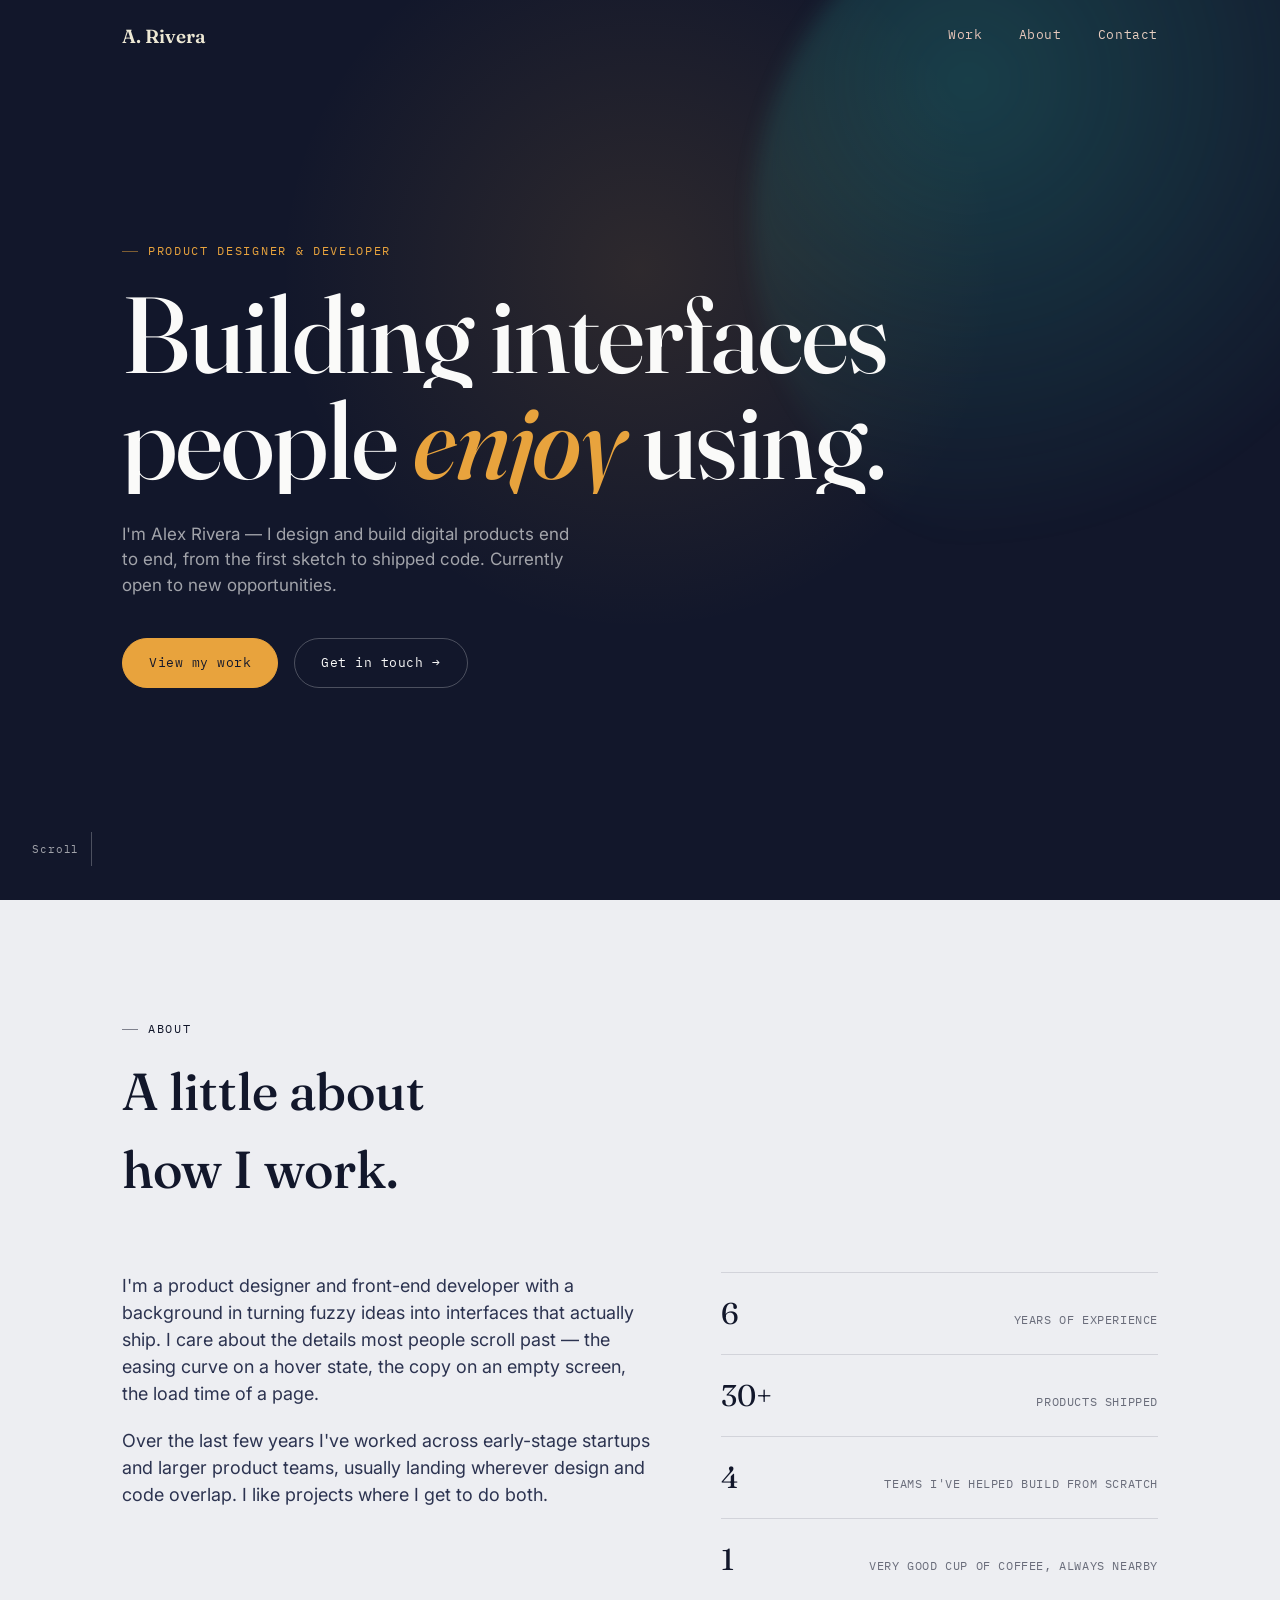
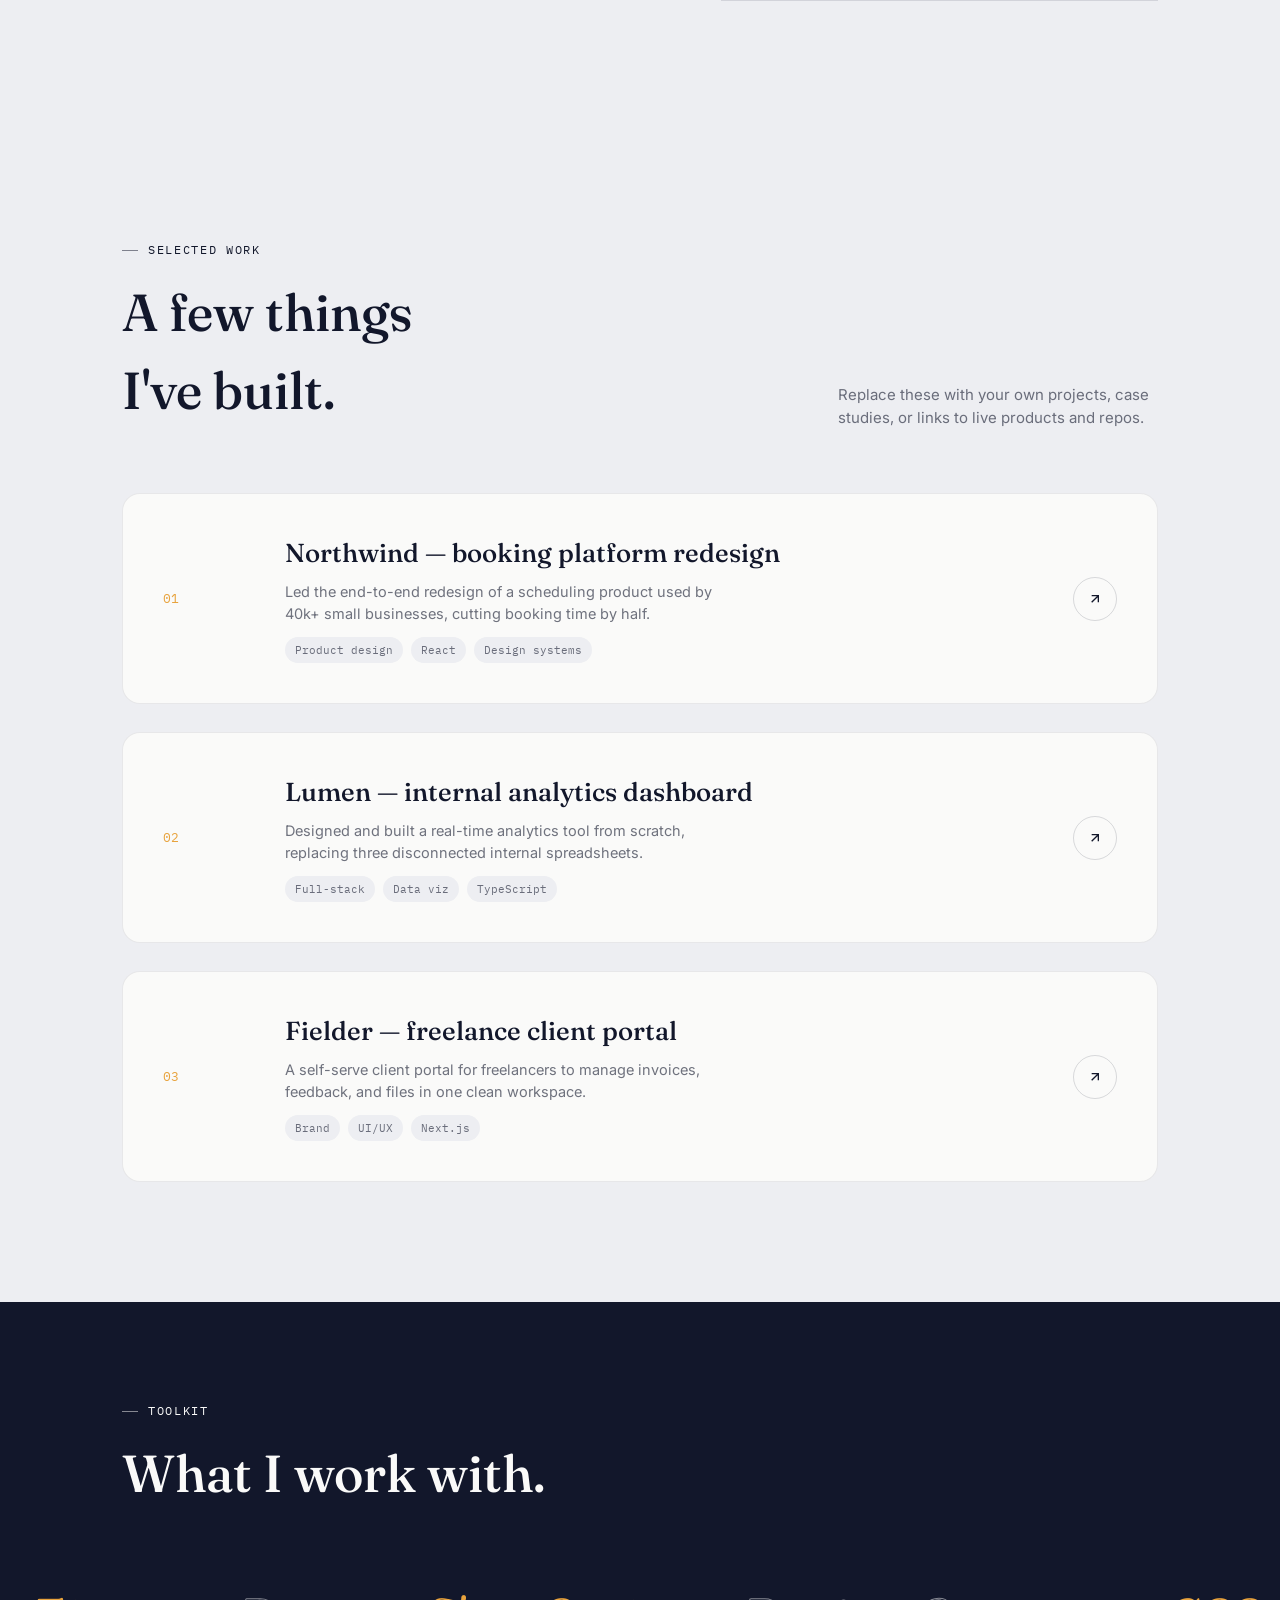
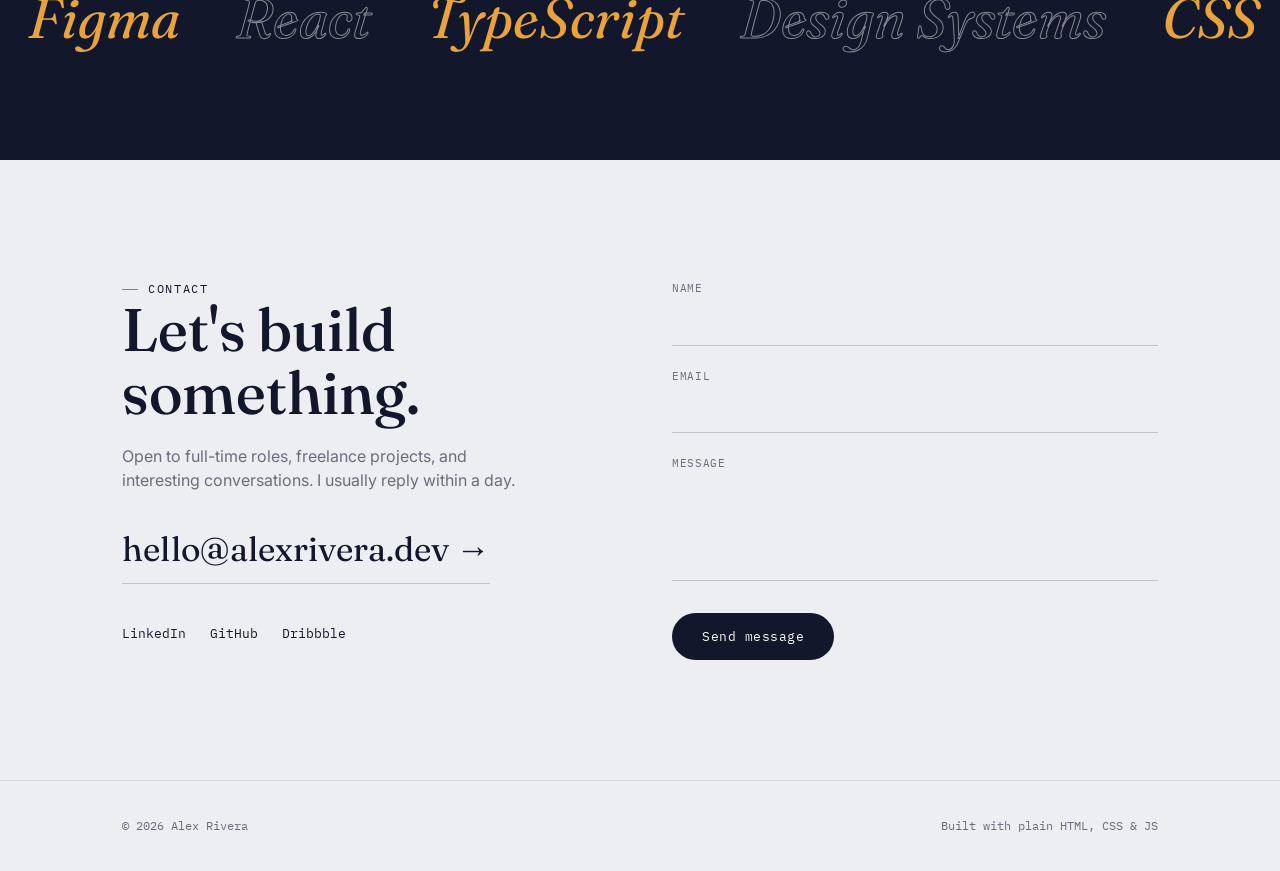
==== index.html @ 3bc11c90 "Add files via upload" ====
<!DOCTYPE html>
<html lang="en">
<head>
<meta charset="UTF-8">
<meta name="viewport" content="width=device-width, initial-scale=1.0">
<title>Alex Rivera — Product Designer & Developer</title>
<meta name="description" content="Portfolio of Alex Rivera, product designer and developer.">
<link rel="preconnect" href="https://fonts.googleapis.com">
<link rel="preconnect" href="https://fonts.gstatic.com" crossorigin>
<link href="https://fonts.googleapis.com/css2?family=Fraunces:ital,opsz,wght@0,9..144,300;0,9..144,500;0,9..144,600;1,9..144,500&family=Inter:wght@400;500;600&family=IBM+Plex+Mono:wght@400;500&display=swap" rel="stylesheet">
<style>
  :root{
    --ink:#12172B;
    --ink-soft:#1C2340;
    --paper:#EDEEF2;
    --paper-white:#FAFAF9;
    --amber:#E8A33D;
    --teal:#2FB6A5;
    --text-dim: rgba(250,250,249,0.62);
    --text-dim-dark: rgba(18,23,43,0.6);
    --max-w: 1100px;
    --ease: cubic-bezier(.22,1,.36,1);
  }

  *{margin:0;padding:0;box-sizing:border-box;}

  html{scroll-behavior:smooth;}

  body{
    background:var(--paper);
    color:var(--ink);
    font-family:'Inter', sans-serif;
    line-height:1.5;
    -webkit-font-smoothing:antialiased;
  }

  @media (prefers-reduced-motion: reduce){
    html{scroll-behavior:auto;}
    *{animation-duration:0.01ms !important; animation-iteration-count:1 !important; transition-duration:0.01ms !important;}
  }

  a{color:inherit; text-decoration:none;}

  .wrap{max-width:var(--max-w); margin:0 auto; padding:0 32px;}

  .eyebrow{
    font-family:'IBM Plex Mono', monospace;
    font-size:12px;
    letter-spacing:0.14em;
    text-transform:uppercase;
    display:flex;
    align-items:center;
    gap:10px;
  }
  .eyebrow::before{
    content:'';
    width:16px; height:1px;
    background:currentColor;
    opacity:0.5;
  }

  /* ===== NAV ===== */
  nav{
    position:fixed; top:0; left:0; right:0;
    z-index:100;
    padding:22px 0;
    mix-blend-mode:difference;
  }
  nav .wrap{
    display:flex; justify-content:space-between; align-items:center;
  }
  .nav-mark{
    font-family:'Fraunces', serif;
    font-weight:600;
    font-size:19px;
    color:#fff;
  }
  .nav-links{
    display:flex; gap:36px;
    font-family:'IBM Plex Mono', monospace;
    font-size:12.5px;
    letter-spacing:0.05em;
    color:#fff;
  }
  .nav-links a{
    position:relative;
    padding-bottom:3px;
  }
  .nav-links a::after{
    content:'';
    position:absolute; left:0; bottom:0;
    width:0; height:1px;
    background:#fff;
    transition:width .35s var(--ease);
  }
  .nav-links a:hover::after{width:100%;}

  @media (max-width:640px){
    .nav-links{gap:20px; font-size:11px;}
  }

  /* ===== HERO ===== */
  .hero{
    position:relative;
    min-height:100svh;
    background:var(--ink);
    color:var(--paper-white);
    overflow:hidden;
    display:flex;
    align-items:center;
    padding-top:90px;
    padding-bottom:60px;
  }

  .spotlight{
    position:absolute; inset:0;
    pointer-events:none;
    background: radial-gradient(600px circle at var(--mx,50%) var(--my,30%), rgba(232,163,61,0.13), transparent 60%);
    transition:background .1s linear;
  }

  .grain-blob{
    position:absolute;
    width:60vw; height:60vw;
    max-width:720px; max-height:720px;
    border-radius:50%;
    top:-15%; right:-15%;
    background:radial-gradient(circle at 30% 30%, rgba(47,182,165,0.25), transparent 65%);
    filter:blur(10px);
    animation:drift 22s ease-in-out infinite;
  }
  @keyframes drift{
    0%,100%{ transform: translate(0,0) scale(1); }
    50%{ transform: translate(-30px, 40px) scale(1.08); }
  }

  .hero-inner{
    position:relative; z-index:2;
    width:100%;
  }

  .hero-eyebrow{
    color:var(--amber);
    opacity:0;
    animation: rise .8s var(--ease) forwards;
    animation-delay:.1s;
  }

  .hero h1{
    font-family:'Fraunces', serif;
    font-weight:500;
    font-size:clamp(48px, 9vw, 108px);
    line-height:0.98;
    letter-spacing:-0.01em;
    margin-top:22px;
    overflow:hidden;
  }
  .hero h1 .line{
    display:block;
    overflow:hidden;
  }
  .hero h1 .line span{
    display:block;
    transform:translateY(110%);
    animation: rise-line .9s var(--ease) forwards;
  }
  .hero h1 .line:nth-child(1) span{animation-delay:.15s;}
  .hero h1 .line:nth-child(2) span{animation-delay:.28s;}
  .hero h1 em{
    font-style:italic;
    color:var(--amber);
  }

  @keyframes rise-line{
    to{ transform:translateY(0); }
  }
  @keyframes rise{
    from{opacity:0; transform:translateY(14px);}
    to{opacity:1; transform:translateY(0);}
  }

  .hero p.sub{
    margin-top:28px;
    max-width:460px;
    font-size:17px;
    color:var(--text-dim);
    opacity:0;
    animation: rise .8s var(--ease) forwards;
    animation-delay:.55s;
  }

  .hero-cta{
    margin-top:40px;
    display:flex;
    gap:16px;
    flex-wrap:wrap;
    opacity:0;
    animation: rise .8s var(--ease) forwards;
    animation-delay:.7s;
  }

  .btn{
    font-family:'IBM Plex Mono', monospace;
    font-size:13px;
    letter-spacing:0.04em;
    padding:14px 26px;
    border-radius:100px;
    border:1px solid rgba(250,250,249,0.25);
    display:inline-flex;
    align-items:center;
    gap:10px;
    transition:border-color .3s var(--ease), background .3s var(--ease), transform .3s var(--ease);
  }
  .btn-solid{
    background:var(--amber);
    color:var(--ink);
    border-color:var(--amber);
  }
  .btn-solid:hover{
    transform:translateY(-2px);
    background:#f0b158;
  }
  .btn-ghost:hover{
    border-color:rgba(250,250,249,0.7);
    transform:translateY(-2px);
  }

  .scroll-cue{
    position:absolute;
    bottom:34px; left:32px;
    display:flex; align-items:center; gap:12px;
    font-family:'IBM Plex Mono', monospace;
    font-size:11px;
    color:var(--text-dim);
    letter-spacing:0.08em;
    z-index:2;
  }
  .scroll-cue .rail{
    width:1px; height:34px;
    background:rgba(250,250,249,0.25);
    position:relative;
    overflow:hidden;
  }
  .scroll-cue .rail::after{
    content:'';
    position:absolute; top:-100%; left:0;
    width:100%; height:100%;
    background:var(--amber);
    animation: railmove 1.8s ease-in-out infinite;
  }
  @keyframes railmove{
    0%{top:-100%;}
    50%{top:100%;}
    50.001%{top:-100%;}
    100%{top:100%;}
  }

  /* ===== SECTION SHARED ===== */
  section{ padding:120px 0; }
  .section-head{
    display:flex;
    justify-content:space-between;
    align-items:flex-end;
    gap:40px;
    margin-bottom:64px;
    flex-wrap:wrap;
  }
  .section-head h2{
    font-family:'Fraunces', serif;
    font-weight:500;
    font-size:clamp(32px, 4.2vw, 52px);
    margin-top:14px;
  }
  .section-head .lede{
    max-width:320px;
    color:var(--text-dim-dark);
    font-size:15px;
  }

  .reveal{
    opacity:0;
    transform:translateY(28px);
    transition:opacity .8s var(--ease), transform .8s var(--ease);
  }
  .reveal.is-visible{
    opacity:1;
    transform:translateY(0);
  }

  /* ===== ABOUT ===== */
  .about-grid{
    display:grid;
    grid-template-columns: 1.1fr 0.9fr;
    gap:64px;
    align-items:start;
  }
  .about-grid p{
    font-size:18px;
    color:#2c3350;
    max-width:560px;
  }
  .about-grid p + p{margin-top:20px;}

  .stat-list{
    display:flex;
    flex-direction:column;
    gap:0;
    border-top:1px solid rgba(18,23,43,0.12);
  }
  .stat-row{
    display:flex;
    justify-content:space-between;
    align-items:baseline;
    padding:18px 0;
    border-bottom:1px solid rgba(18,23,43,0.12);
  }
  .stat-row .num{
    font-family:'Fraunces', serif;
    font-size:30px;
    color:var(--ink);
  }
  .stat-row .label{
    font-family:'IBM Plex Mono', monospace;
    font-size:12px;
    letter-spacing:0.05em;
    text-transform:uppercase;
    color:var(--text-dim-dark);
  }

  @media (max-width:800px){
    .about-grid{grid-template-columns:1fr;}
  }

  /* ===== WORK ===== */
  .work-list{
    display:flex;
    flex-direction:column;
    gap:28px;
  }
  .card{
    background:var(--paper-white);
    border:1px solid rgba(18,23,43,0.08);
    border-radius:18px;
    padding:40px;
    display:grid;
    grid-template-columns: 90px 1fr auto;
    gap:32px;
    align-items:center;
    position:relative;
    overflow:hidden;
    transition: transform .45s var(--ease), box-shadow .45s var(--ease), border-color .45s var(--ease);
    will-change:transform;
  }
  .card:hover{
    box-shadow:0 24px 60px -20px rgba(18,23,43,0.25);
    border-color:rgba(232,163,61,0.4);
  }
  .card .idx{
    font-family:'IBM Plex Mono', monospace;
    font-size:13px;
    color:var(--amber);
  }
  .card h3{
    font-family:'Fraunces', serif;
    font-weight:500;
    font-size:26px;
    margin-bottom:8px;
  }
  .card .tags{
    display:flex; gap:8px; flex-wrap:wrap;
    margin-top:12px;
  }
  .card .tags span{
    font-family:'IBM Plex Mono', monospace;
    font-size:11px;
    padding:5px 10px;
    border-radius:100px;
    background:var(--paper);
    color:var(--text-dim-dark);
  }
  .card .desc{
    color:var(--text-dim-dark);
    font-size:14.5px;
    max-width:440px;
  }
  .card .arrow{
    width:44px; height:44px;
    border-radius:50%;
    border:1px solid rgba(18,23,43,0.15);
    display:flex; align-items:center; justify-content:center;
    transition:background .35s var(--ease), transform .35s var(--ease), border-color .35s var(--ease);
    flex-shrink:0;
  }
  .card:hover .arrow{
    background:var(--ink);
    border-color:var(--ink);
    transform:rotate(45deg);
  }
  .card:hover .arrow svg{ stroke:#fff; }

  @media (max-width:700px){
    .card{grid-template-columns:1fr; gap:16px; padding:28px;}
    .card .arrow{display:none;}
  }

  /* ===== SKILLS MARQUEE ===== */
  .skills-section{
    background:var(--ink);
    color:var(--paper-white);
    padding:100px 0;
    overflow:hidden;
  }
  .skills-section .section-head h2{color:var(--paper-white);}
  .skills-section .section-head .lede{color:var(--text-dim);}

  .marquee{
    display:flex;
    white-space:nowrap;
    margin-top:20px;
  }
  .marquee-track{
    display:flex;
    gap:0;
    animation: scroll 28s linear infinite;
  }
  .marquee:hover .marquee-track{ animation-play-state: paused; }
  .marquee-track span{
    font-family:'Fraunces', serif;
    font-style:italic;
    font-size:clamp(28px, 5vw, 56px);
    padding:0 28px;
    color:transparent;
    -webkit-text-stroke:1px rgba(250,250,249,0.5);
  }
  .marquee-track span.filled{
    -webkit-text-stroke:0;
    color:var(--amber);
  }
  @keyframes scroll{
    from{ transform:translateX(0); }
    to{ transform:translateX(-50%); }
  }

  /* ===== CONTACT ===== */
  .contact{
    text-align:left;
  }
  .contact-inner{
    display:grid;
    grid-template-columns: 1fr 1fr;
    gap:64px;
  }
  .contact h2{
    font-family:'Fraunces', serif;
    font-weight:500;
    font-size:clamp(36px, 5vw, 60px);
    line-height:1.05;
    margin-bottom:20px;
  }
  .contact p.lede{
    color:var(--text-dim-dark);
    max-width:400px;
    margin-bottom:32px;
  }
  .big-link{
    font-family:'Fraunces', serif;
    font-size:clamp(24px,3.4vw,34px);
    display:inline-flex;
    align-items:center;
    gap:14px;
    border-bottom:1px solid rgba(18,23,43,0.2);
    padding-bottom:8px;
    transition:gap .3s var(--ease), border-color .3s var(--ease);
  }
  .big-link:hover{ gap:22px; border-color:var(--ink); }

  .social-row{
    display:flex; gap:24px;
    margin-top:40px;
    font-family:'IBM Plex Mono', monospace;
    font-size:13px;
  }
  .social-row a{
    position:relative;
    padding-bottom:2px;
  }
  .social-row a::after{
    content:'';
    position:absolute; left:0; bottom:0;
    width:0; height:1px;
    background:var(--ink);
    transition:width .3s var(--ease);
  }
  .social-row a:hover::after{ width:100%; }

  form{
    display:flex;
    flex-direction:column;
    gap:22px;
  }
  .field{
    display:flex;
    flex-direction:column;
    gap:8px;
  }
  .field label{
    font-family:'IBM Plex Mono', monospace;
    font-size:11px;
    letter-spacing:0.06em;
    text-transform:uppercase;
    color:var(--text-dim-dark);
  }
  .field input, .field textarea{
    background:transparent;
    border:none;
    border-bottom:1px solid rgba(18,23,43,0.2);
    padding:10px 2px;
    font-family:'Inter', sans-serif;
    font-size:16px;
    color:var(--ink);
    outline:none;
    transition:border-color .3s var(--ease);
    resize:none;
  }
  .field input:focus, .field textarea:focus{
    border-color:var(--amber);
  }
  form button{
    margin-top:10px;
    align-self:flex-start;
    font-family:'IBM Plex Mono', monospace;
    font-size:13px;
    letter-spacing:0.04em;
    padding:15px 30px;
    border-radius:100px;
    background:var(--ink);
    color:var(--paper-white);
    border:none;
    cursor:pointer;
    transition:transform .3s var(--ease), background .3s var(--ease);
  }
  form button:hover{
    transform:translateY(-2px);
    background:var(--amber);
    color:var(--ink);
  }

  @media (max-width:800px){
    .contact-inner{grid-template-columns:1fr;}
  }

  footer{
    padding:36px 0;
    border-top:1px solid rgba(18,23,43,0.1);
    display:flex;
    justify-content:space-between;
    flex-wrap:wrap;
    gap:12px;
    font-family:'IBM Plex Mono', monospace;
    font-size:12px;
    color:var(--text-dim-dark);
  }

  :focus-visible{
    outline:2px solid var(--amber);
    outline-offset:3px;
  }
</style>
</head>
<body>

<nav>
  <div class="wrap">
    <a href="#top" class="nav-mark">A. Rivera</a>
    <div class="nav-links">
      <a href="#work">Work</a>
      <a href="#about">About</a>
      <a href="#contact">Contact</a>
    </div>
  </div>
</nav>

<header class="hero" id="top">
  <div class="spotlight" id="spotlight"></div>
  <div class="grain-blob"></div>
  <div class="wrap hero-inner">
    <div class="hero-eyebrow eyebrow">Product designer &amp; developer</div>
    <h1>
      <span class="line"><span>Building interfaces</span></span>
      <span class="line"><span>people <em>enjoy</em> using.</span></span>
    </h1>
    <p class="sub">I'm Alex Rivera — I design and build digital products end to end, from the first sketch to shipped code. Currently open to new opportunities.</p>
    <div class="hero-cta">
      <a href="#work" class="btn btn-solid">View my work</a>
      <a href="#contact" class="btn btn-ghost">Get in touch →</a>
    </div>
  </div>
  <div class="scroll-cue">
    <span>Scroll</span>
    <span class="rail"></span>
  </div>
</header>

<section id="about">
  <div class="wrap">
    <div class="section-head reveal">
      <div>
        <div class="eyebrow">About</div>
        <h2>A little about<br>how I work.</h2>
      </div>
    </div>
    <div class="about-grid">
      <div class="reveal">
        <p>I'm a product designer and front-end developer with a background in turning fuzzy ideas into interfaces that actually ship. I care about the details most people scroll past — the easing curve on a hover state, the copy on an empty screen, the load time of a page.</p>
        <p>Over the last few years I've worked across early-stage startups and larger product teams, usually landing wherever design and code overlap. I like projects where I get to do both.</p>
      </div>
      <div class="stat-list reveal">
        <div class="stat-row">
          <span class="num">6</span>
          <span class="label">Years of experience</span>
        </div>
        <div class="stat-row">
          <span class="num">30+</span>
          <span class="label">Products shipped</span>
        </div>
        <div class="stat-row">
          <span class="num">4</span>
          <span class="label">Teams I've helped build from scratch</span>
        </div>
        <div class="stat-row">
          <span class="num">1</span>
          <span class="label">Very good cup of coffee, always nearby</span>
        </div>
      </div>
    </div>
  </div>
</section>

<section id="work">
  <div class="wrap">
    <div class="section-head reveal">
      <div>
        <div class="eyebrow">Selected work</div>
        <h2>A few things<br>I've built.</h2>
      </div>
      <p class="lede">Replace these with your own projects, case studies, or links to live products and repos.</p>
    </div>

    <div class="work-list">
      <a class="card reveal" href="#" target="_blank" rel="noopener">
        <span class="idx">01</span>
        <div>
          <h3>Northwind — booking platform redesign</h3>
          <p class="desc">Led the end-to-end redesign of a scheduling product used by 40k+ small businesses, cutting booking time by half.</p>
          <div class="tags"><span>Product design</span><span>React</span><span>Design systems</span></div>
        </div>
        <span class="arrow"><svg width="16" height="16" viewBox="0 0 24 24" fill="none" stroke="#12172B" stroke-width="2"><path d="M7 17L17 7M7 7h10v10"/></svg></span>
      </a>

      <a class="card reveal" href="#" target="_blank" rel="noopener">
        <span class="idx">02</span>
        <div>
          <h3>Lumen — internal analytics dashboard</h3>
          <p class="desc">Designed and built a real-time analytics tool from scratch, replacing three disconnected internal spreadsheets.</p>
          <div class="tags"><span>Full-stack</span><span>Data viz</span><span>TypeScript</span></div>
        </div>
        <span class="arrow"><svg width="16" height="16" viewBox="0 0 24 24" fill="none" stroke="#12172B" stroke-width="2"><path d="M7 17L17 7M7 7h10v10"/></svg></span>
      </a>

      <a class="card reveal" href="#" target="_blank" rel="noopener">
        <span class="idx">03</span>
        <div>
          <h3>Fielder — freelance client portal</h3>
          <p class="desc">A self-serve client portal for freelancers to manage invoices, feedback, and files in one clean workspace.</p>
          <div class="tags"><span>Brand</span><span>UI/UX</span><span>Next.js</span></div>
        </div>
        <span class="arrow"><svg width="16" height="16" viewBox="0 0 24 24" fill="none" stroke="#12172B" stroke-width="2"><path d="M7 17L17 7M7 7h10v10"/></svg></span>
      </a>
    </div>
  </div>
</section>

<section class="skills-section">
  <div class="wrap">
    <div class="section-head reveal">
      <div>
        <div class="eyebrow">Toolkit</div>
        <h2>What I work with.</h2>
      </div>
    </div>
  </div>
  <div class="marquee">
    <div class="marquee-track">
      <span class="filled">Figma</span><span>React</span><span class="filled">TypeScript</span><span>Design Systems</span><span class="filled">CSS</span><span>Node.js</span><span class="filled">Prototyping</span><span>Motion Design</span>
      <span class="filled">Figma</span><span>React</span><span class="filled">TypeScript</span><span>Design Systems</span><span class="filled">CSS</span><span>Node.js</span><span class="filled">Prototyping</span><span>Motion Design</span>
    </div>
  </div>
</section>

<section id="contact" class="contact">
  <div class="wrap">
    <div class="contact-inner">
      <div class="reveal">
        <div class="eyebrow">Contact</div>
        <h2>Let's build<br>something.</h2>
        <p class="lede">Open to full-time roles, freelance projects, and interesting conversations. I usually reply within a day.</p>
        <a href="mailto:hello@alexrivera.dev" class="big-link">hello@alexrivera.dev →</a>
        <div class="social-row">
          <a href="#" target="_blank" rel="noopener">LinkedIn</a>
          <a href="#" target="_blank" rel="noopener">GitHub</a>
          <a href="#" target="_blank" rel="noopener">Dribbble</a>
        </div>
      </div>

      <form class="reveal" id="contactForm">
        <!-- To make this form actually send you emails for free, sign up at formspree.io,
             create a form, and replace the action URL below with the one they give you. -->
        <div class="field">
          <label for="name">Name</label>
          <input type="text" id="name" name="name" required>
        </div>
        <div class="field">
          <label for="email">Email</label>
          <input type="email" id="email" name="email" required>
        </div>
        <div class="field">
          <label for="message">Message</label>
          <textarea id="message" name="message" rows="4" required></textarea>
        </div>
        <button type="submit">Send message</button>
      </form>
    </div>
  </div>
</section>

<footer>
  <div class="wrap" style="display:flex; justify-content:space-between; width:100%; flex-wrap:wrap; gap:12px;">
    <span>© 2026 Alex Rivera</span>
    <span>Built with plain HTML, CSS &amp; JS</span>
  </div>
</footer>

<script>
  // Spotlight follows cursor in hero
  const hero = document.querySelector('.hero');
  const spotlight = document.getElementById('spotlight');
  hero.addEventListener('mousemove', (e) => {
    const rect = hero.getBoundingClientRect();
    const x = ((e.clientX - rect.left) / rect.width) * 100;
    const y = ((e.clientY - rect.top) / rect.height) * 100;
    spotlight.style.setProperty('--mx', x + '%');
    spotlight.style.setProperty('--my', y + '%');
  });

  // Scroll reveal
  const revealEls = document.querySelectorAll('.reveal');
  const io = new IntersectionObserver((entries) => {
    entries.forEach(entry => {
      if (entry.isIntersecting) {
        entry.target.classList.add('is-visible');
        io.unobserve(entry.target);
      }
    });
  }, { threshold: 0.15 });
  revealEls.forEach(el => io.observe(el));

  // Subtle 3D tilt on project cards
  const cards = document.querySelectorAll('.card');
  cards.forEach(card => {
    card.addEventListener('mousemove', (e) => {
      const rect = card.getBoundingClientRect();
      const x = e.clientX - rect.left;
      const y = e.clientY - rect.top;
      const rotateX = ((y / rect.height) - 0.5) * -4;
      const rotateY = ((x / rect.width) - 0.5) * 4;
      card.style.transform = `perspective(800px) rotateX(${rotateX}deg) rotateY(${rotateY}deg) translateY(-2px)`;
    });
    card.addEventListener('mouseleave', () => {
      card.style.transform = 'perspective(800px) rotateX(0) rotateY(0) translateY(0)';
    });
  });

  // Contact form — placeholder handler (swap in Formspree action for real emails)
  const form = document.getElementById('contactForm');
  form.addEventListener('submit', (e) => {
    e.preventDefault();
    const btn = form.querySelector('button');
    const original = btn.textContent;
    btn.textContent = 'Message sent ✓';
    form.reset();
    setTimeout(() => { btn.textContent = original; }, 2500);
  });
</script>

</body>
</html>
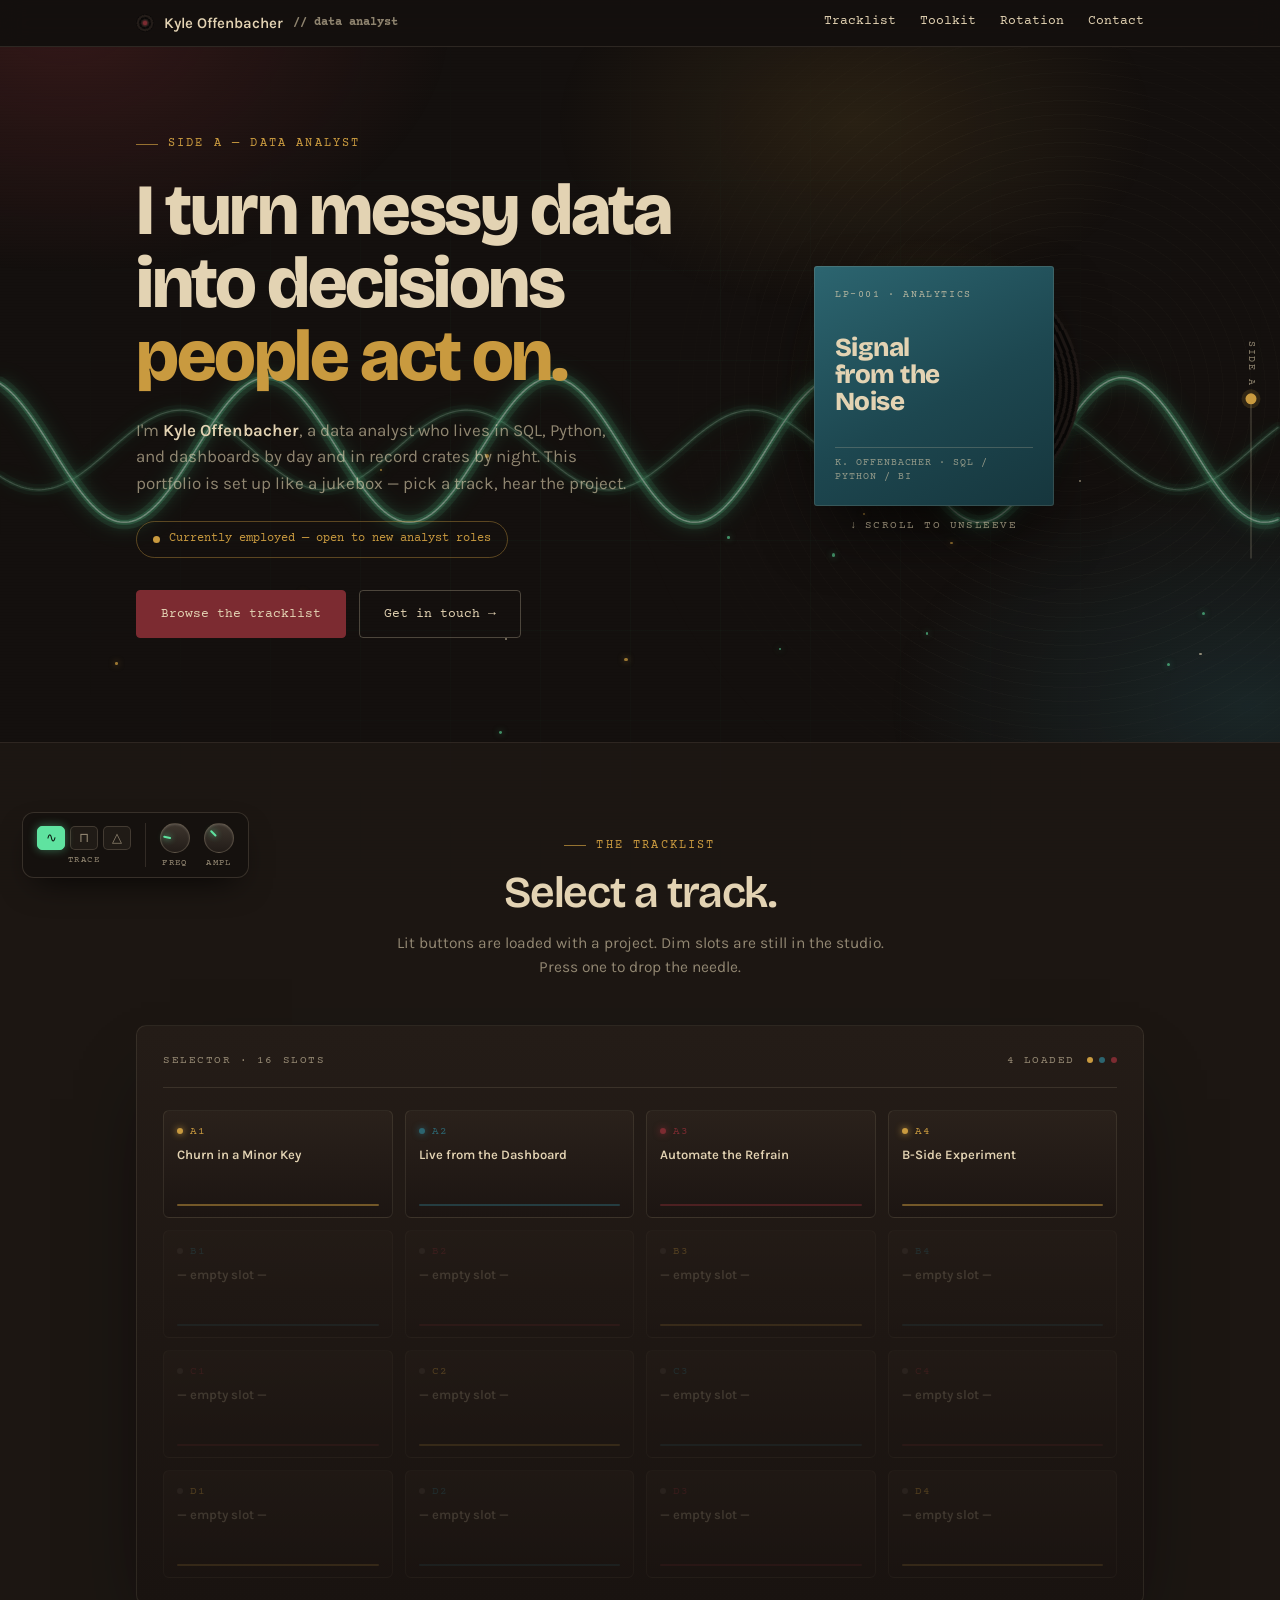
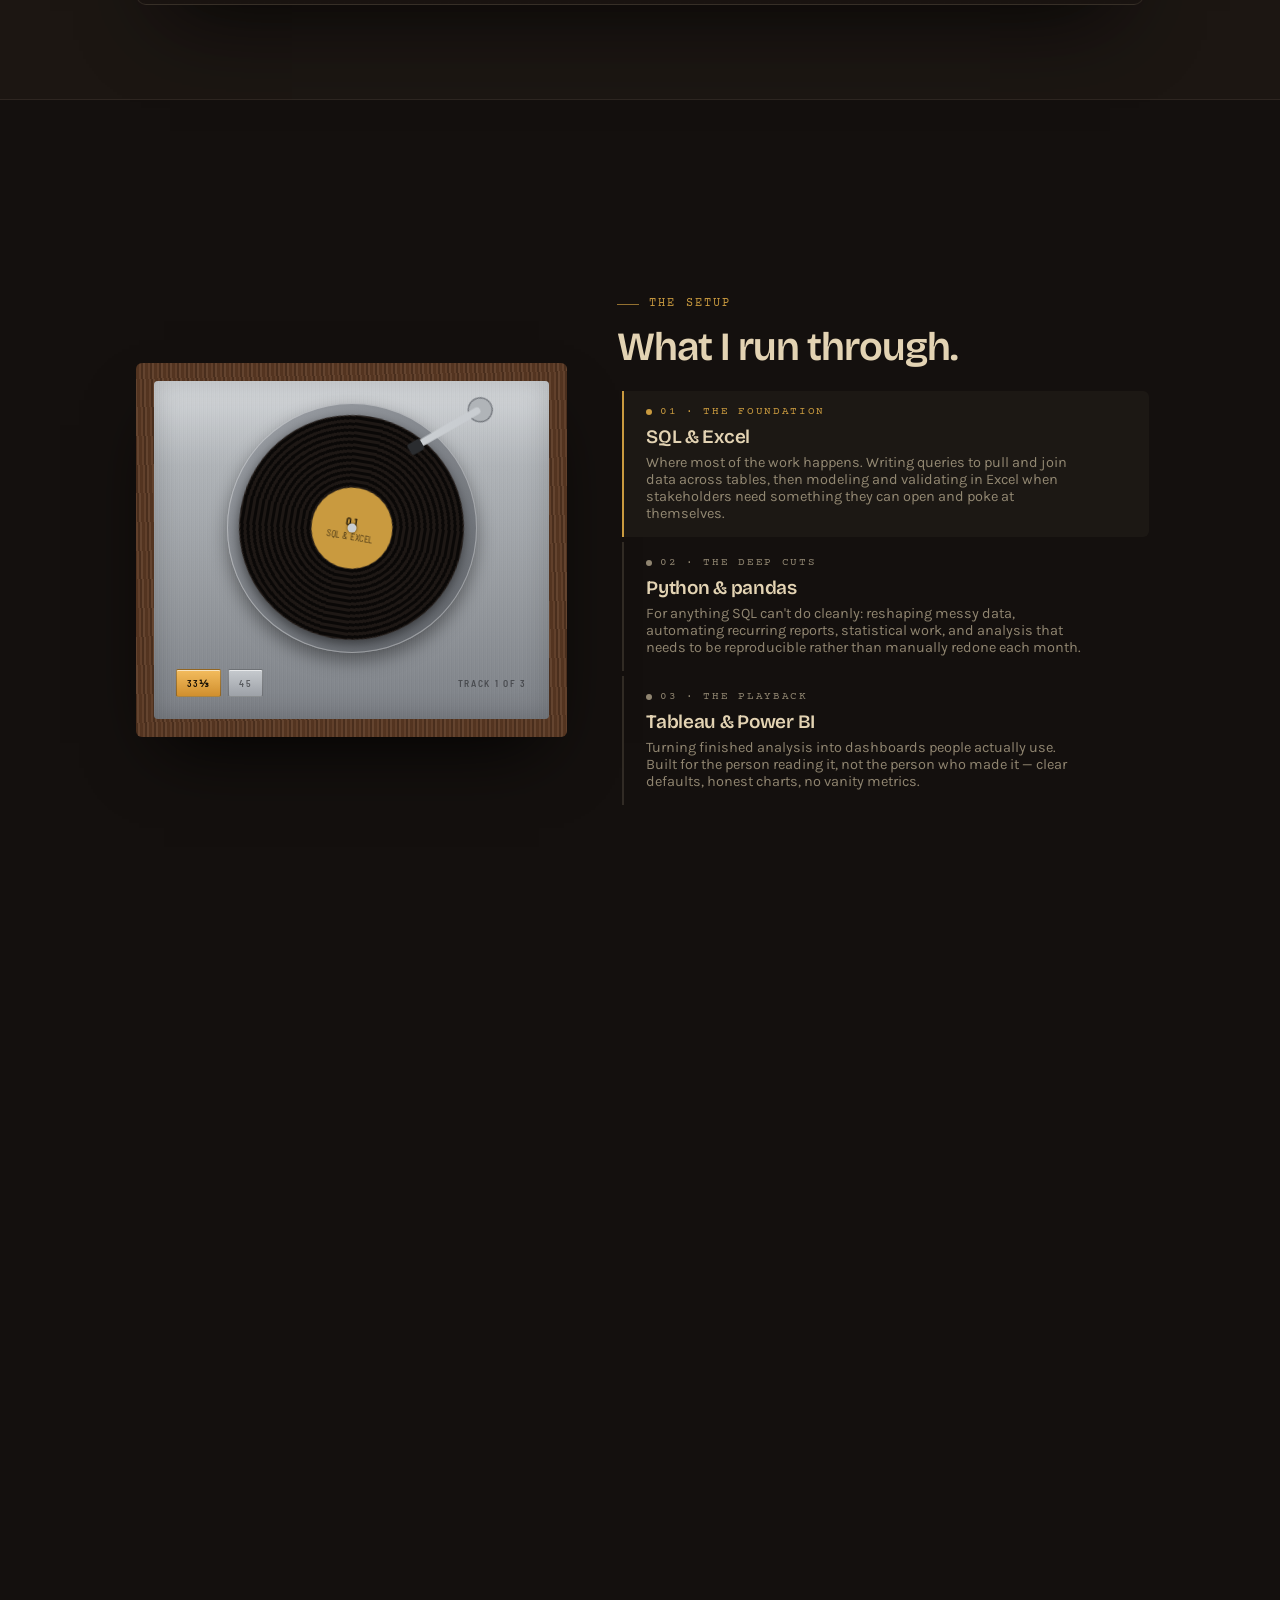
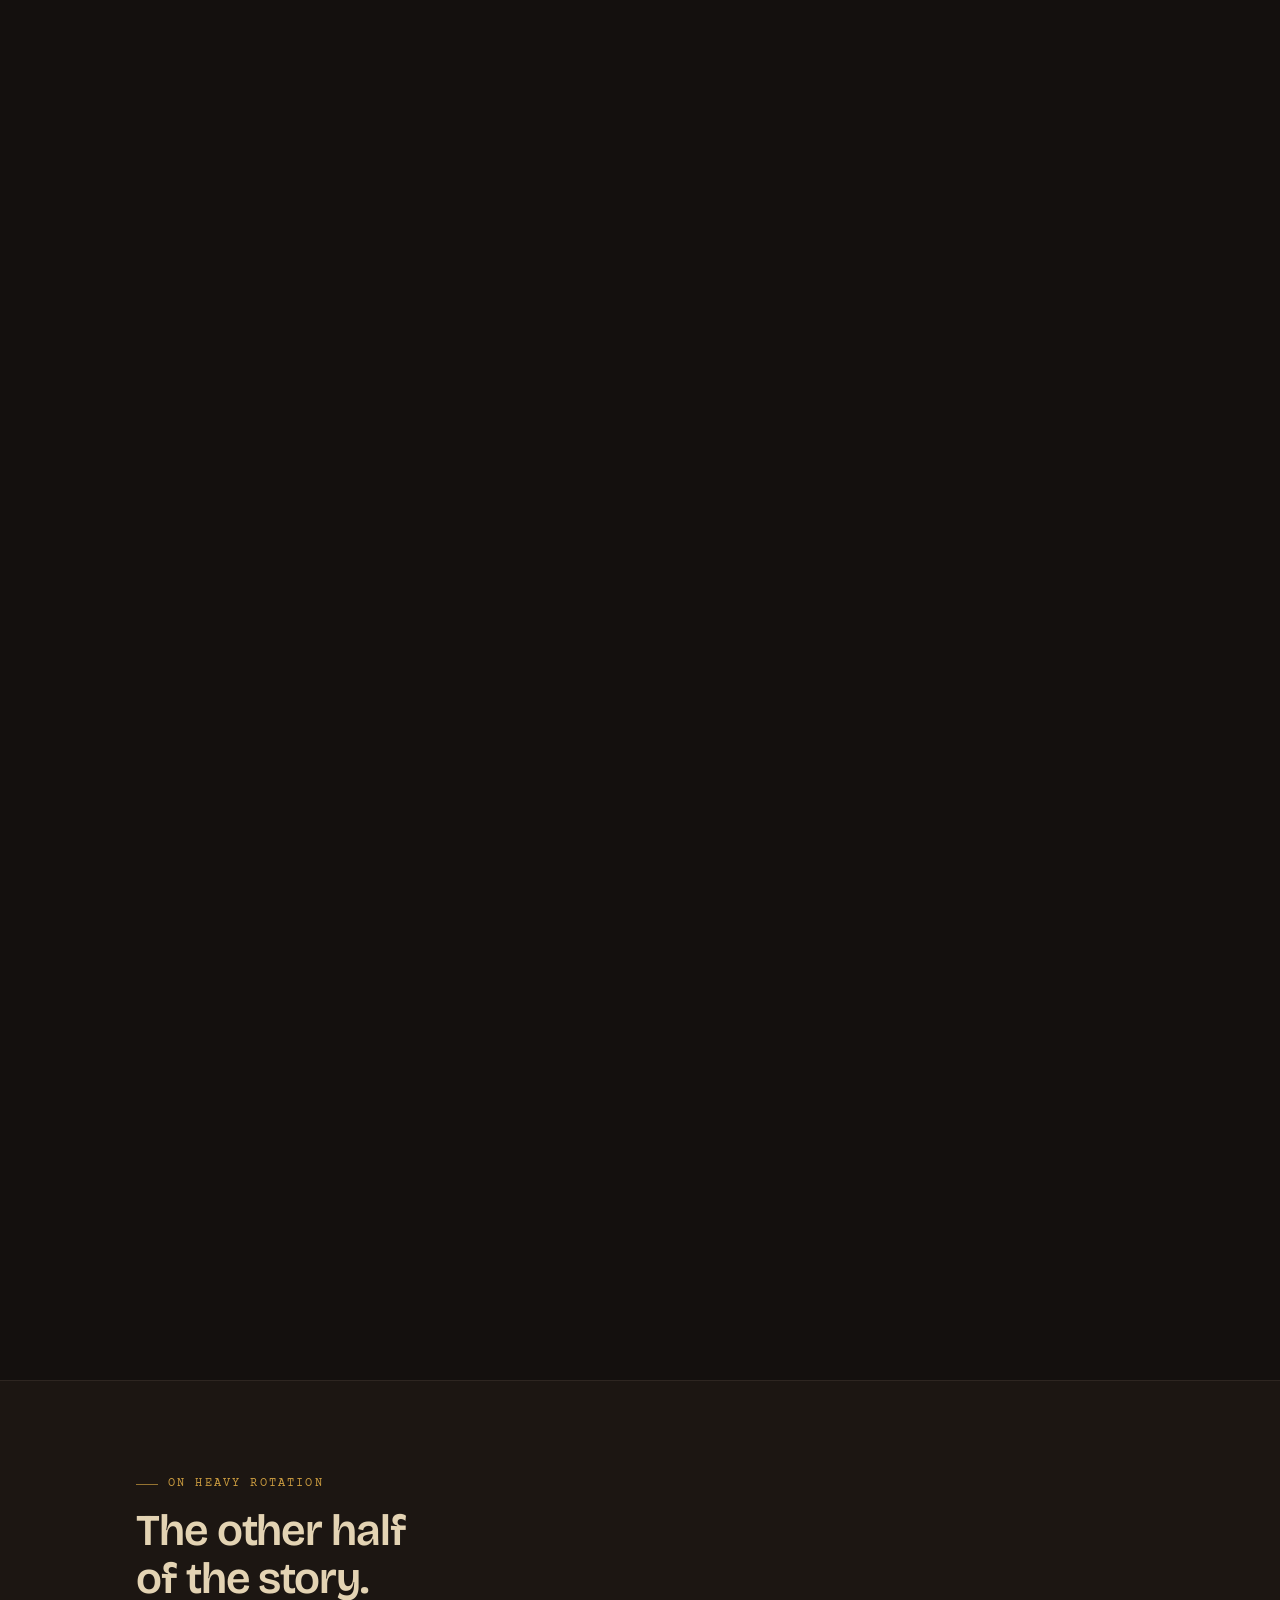
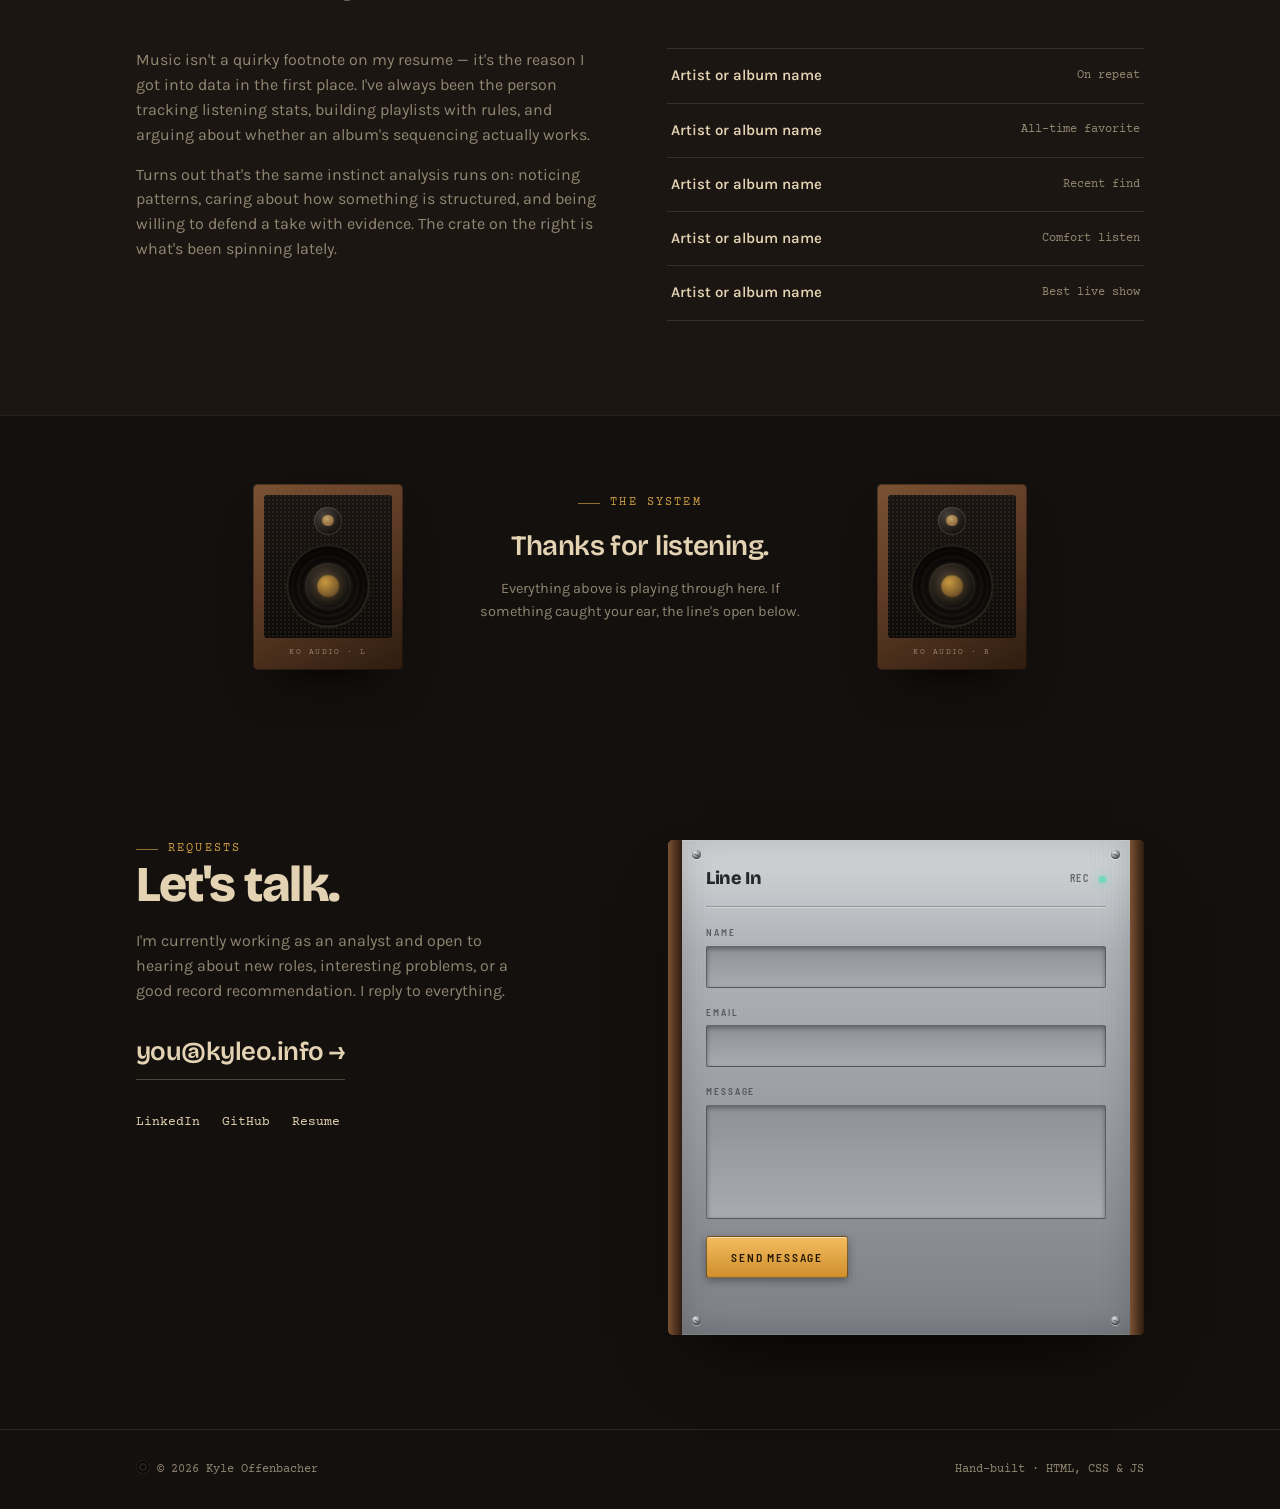
==== commit cc71bfc9: "Add files via upload" ====
--- a/index.html
+++ b/index.html
@@ -3,793 +3,1707 @@
 <head>
 <meta charset="UTF-8">
 <meta name="viewport" content="width=device-width, initial-scale=1.0">
-<title>Alex Rivera — Product Designer & Developer</title>
-<meta name="description" content="Portfolio of Alex Rivera, product designer and developer.">
+<title>Kyle Offenbacher — Data Analyst</title>
+<meta name="description" content="Kyle Offenbacher is a data analyst who turns messy data into decisions.">
 <link rel="preconnect" href="https://fonts.googleapis.com">
 <link rel="preconnect" href="https://fonts.gstatic.com" crossorigin>
-<link href="https://fonts.googleapis.com/css2?family=Fraunces:ital,opsz,wght@0,9..144,300;0,9..144,500;0,9..144,600;1,9..144,500&family=Inter:wght@400;500;600&family=IBM+Plex+Mono:wght@400;500&display=swap" rel="stylesheet">
+<link href="https://fonts.googleapis.com/css2?family=Barlow+Semi+Condensed:wght@400;500;600&family=Bricolage+Grotesque:opsz,wght@12..96,400;12..96,600;12..96,800&family=Courier+Prime:wght@400;700&family=Karla:wght@400;500;600&display=swap" rel="stylesheet">
 <style>
   :root{
-    --ink:#12172B;
-    --ink-soft:#1C2340;
-    --paper:#EDEEF2;
-    --paper-white:#FAFAF9;
-    --amber:#E8A33D;
-    --teal:#2FB6A5;
-    --text-dim: rgba(250,250,249,0.62);
-    --text-dim-dark: rgba(18,23,43,0.6);
-    --max-w: 1100px;
-    --ease: cubic-bezier(.22,1,.36,1);
+    --wax:#14100E;
+    --wax-soft:#1E1815;
+    --manila:#E3D3B3;
+    --manila-dim:rgba(227,211,179,0.6);
+    --oxblood:#7C2B31;
+    --brass:#C99A3F;
+    --teal:#2C6570;
+    --phosphor:#5FE3A0;
+
+    --alu:#B0B4B8;
+    --alu-hi:#D6D9DC;
+    --alu-lo:#7C8086;
+    --engrave:#25272A;
+    --engrave-dim:rgba(37,39,42,0.62);
+    --walnut:#5C3A24;
+    --walnut-lo:#2E1C10;
+    --walnut-hi:#7A5133;
+
+    --ease:cubic-bezier(.22,1,.36,1);
+    --brushed:repeating-linear-gradient(90deg,
+      rgba(255,255,255,.05) 0 1px, rgba(0,0,0,.045) 1px 2px,
+      rgba(255,255,255,.02) 2px 3px, rgba(0,0,0,.02) 3px 4px);
+    --grain:repeating-linear-gradient(88deg,
+      rgba(0,0,0,.20) 0 2px, rgba(255,255,255,.05) 2px 4px,
+      rgba(0,0,0,.10) 4px 7px, rgba(255,255,255,.03) 7px 9px);
   }
 
   *{margin:0;padding:0;box-sizing:border-box;}
-
-  html{scroll-behavior:smooth;}
-
+  html{scroll-behavior:smooth;background:var(--wax);}
   body{
-    background:var(--paper);
-    color:var(--ink);
-    font-family:'Inter', sans-serif;
-    line-height:1.5;
-    -webkit-font-smoothing:antialiased;
-  }
-
-  @media (prefers-reduced-motion: reduce){
+    background:transparent;color:var(--manila);
+    font-family:'Karla',sans-serif;line-height:1.55;
+    -webkit-font-smoothing:antialiased;overflow-x:hidden;
+  }
+  @media (prefers-reduced-motion:reduce){
     html{scroll-behavior:auto;}
-    *{animation-duration:0.01ms !important; animation-iteration-count:1 !important; transition-duration:0.01ms !important;}
-  }
-
-  a{color:inherit; text-decoration:none;}
-
-  .wrap{max-width:var(--max-w); margin:0 auto; padding:0 32px;}
-
+    *{animation-duration:.01ms !important;animation-iteration-count:1 !important;transition-duration:.01ms !important;}
+  }
+  a{color:inherit;text-decoration:none;}
+  button{font-family:inherit;cursor:pointer;}
+  .wrap{max-width:1060px;margin:0 auto;padding:0 26px;}
+  .liner{font-family:'Courier Prime',monospace;}
+  .plate{
+    font-family:'Barlow Semi Condensed',sans-serif;
+    text-transform:uppercase;letter-spacing:.2em;font-weight:600;
+  }
   .eyebrow{
-    font-family:'IBM Plex Mono', monospace;
-    font-size:12px;
-    letter-spacing:0.14em;
+    font-family:'Courier Prime',monospace;font-size:12px;letter-spacing:.18em;
+    text-transform:uppercase;color:var(--brass);display:flex;align-items:center;gap:10px;
+  }
+  .eyebrow::before{content:'';width:22px;height:1px;background:var(--brass);opacity:.7;}
+  .eyebrow.center{justify-content:center;}
+
+  /* =========================================================
+     LAYERING
+     scope sits at -1, above the html background, below content.
+     Flow containers are explicitly lifted; fixed UI keeps its own
+     stacking and is never given position:relative.
+     ========================================================= */
+  #scopeLayer{
+    position:fixed;inset:0;z-index:-1;pointer-events:none;opacity:0;
+  }
+  #scopeLayer canvas{width:100%;height:100%;display:block;}
+  #scopeLayer .grat{
+    position:absolute;inset:0;
+    background:
+      repeating-linear-gradient(90deg,rgba(95,227,160,.05) 0 1px,transparent 1px 90px),
+      repeating-linear-gradient(180deg,rgba(95,227,160,.05) 0 1px,transparent 1px 90px);
+    mask-image:radial-gradient(ellipse at center,#000 25%,transparent 78%);
+    -webkit-mask-image:radial-gradient(ellipse at center,#000 25%,transparent 78%);
+  }
+  #scopeLayer .scan{
+    position:absolute;inset:0;
+    background:repeating-linear-gradient(180deg,rgba(0,0,0,.14) 0 1px,transparent 1px 3px);
+    opacity:.5;
+  }
+  nav, .hero, section, .speakers-band, footer{position:relative;z-index:1;}
+
+  /* ---- scope control pill (bottom-left, clear of the side rail) ---- */
+  .scope-ctl{
+    position:fixed;left:22px;bottom:22px;z-index:70;
+    display:flex;align-items:center;gap:14px;
+    background:rgba(22,17,15,.9);backdrop-filter:blur(12px);
+    border:1px solid rgba(227,211,179,.16);border-radius:12px;
+    padding:10px 14px;
+    box-shadow:0 14px 34px -14px rgba(0,0,0,.85);
+    opacity:0;transform:translateY(12px);pointer-events:none;
+    transition:opacity .45s var(--ease),transform .45s var(--ease);
+  }
+  .scope-ctl.show{opacity:1;transform:translateY(0);pointer-events:auto;}
+  @media(max-width:700px){
+    .scope-ctl{left:50%;transform:translate(-50%,12px);bottom:14px;gap:10px;padding:8px 11px;}
+    .scope-ctl.show{transform:translate(-50%,0);}
+  }
+  .sc-group{display:flex;flex-direction:column;align-items:center;gap:6px;}
+  .sc-cap{
+    font-family:'Courier Prime',monospace;font-size:8.5px;letter-spacing:.16em;
+    text-transform:uppercase;color:var(--manila-dim);line-height:1;white-space:nowrap;
+  }
+  .sc-chips{display:flex;gap:5px;}
+  .sc-chip{
+    width:28px;height:24px;display:flex;align-items:center;justify-content:center;
+    background:rgba(227,211,179,.05);border:1px solid rgba(227,211,179,.18);border-radius:5px;
+    color:var(--manila-dim);font-size:13px;line-height:1;padding:0;
+    transition:all .22s var(--ease);
+  }
+  .sc-chip:hover{border-color:rgba(227,211,179,.45);color:var(--manila);}
+  .sc-chip.on{
+    background:var(--phosphor);border-color:var(--phosphor);color:#0B1A10;
+    box-shadow:0 0 10px rgba(95,227,160,.45);
+  }
+  .sc-knob{
+    width:30px;height:30px;border-radius:50%;position:relative;touch-action:none;padding:0;
+    background:linear-gradient(180deg,#3E362E,#221C18);
+    border:1px solid rgba(227,211,179,.22);cursor:grab;
+    box-shadow:inset 0 1px 2px rgba(255,255,255,.14);
+  }
+  .sc-knob:active{cursor:grabbing;}
+  .sc-knob .ind{
+    position:absolute;top:3px;left:50%;width:2px;height:8px;border-radius:2px;
+    background:var(--phosphor);box-shadow:0 0 6px var(--phosphor);
+    transform-origin:50% 12px;transform:translateX(-50%) rotate(0deg);
+  }
+  .sc-div{width:1px;align-self:stretch;background:rgba(227,211,179,.14);}
+
+  /* =========================================================
+     NAV
+     ========================================================= */
+  nav{
+    position:sticky;top:0;z-index:60;background:rgba(20,16,14,.9);
+    backdrop-filter:blur(12px);border-bottom:1px solid rgba(227,211,179,.12);
+    padding:14px 0;
+  }
+  nav .wrap{display:flex;justify-content:space-between;align-items:center;gap:20px;}
+  .brand{display:flex;align-items:center;gap:10px;font-weight:600;font-size:15px;line-height:1;}
+  .brand .disc{
+    width:18px;height:18px;border-radius:50%;
+    background:repeating-radial-gradient(circle at center,#0b0908 0 2px,#241d19 2px 4px);
+    position:relative;flex-shrink:0;will-change:transform;
+  }
+  .brand .disc::after{
+    content:'';position:absolute;top:50%;left:50%;width:5px;height:5px;border-radius:50%;
+    background:var(--oxblood);transform:translate(-50%,-50%);
+  }
+  .nav-links{display:flex;gap:24px;font-family:'Courier Prime',monospace;font-size:12.5px;line-height:1;}
+  .nav-links a{position:relative;padding-bottom:3px;}
+  .nav-links a::after{
+    content:'';position:absolute;left:0;bottom:0;width:0;height:1px;background:var(--brass);
+    transition:width .35s var(--ease);
+  }
+  .nav-links a:hover::after{width:100%;}
+  @media(max-width:660px){
+    .nav-links{gap:14px;font-size:11px;}
+    .brand span.full{display:none;}
+  }
+
+  /* side rail */
+  .side-rail{
+    position:fixed;right:22px;top:50%;transform:translateY(-50%);z-index:55;
+    display:flex;flex-direction:column;align-items:center;gap:12px;pointer-events:none;
+  }
+  @media(max-width:1160px){.side-rail{display:none;}}
+  .side-rail .rail-track{width:2px;height:160px;background:rgba(227,211,179,.16);border-radius:2px;position:relative;}
+  .side-rail .rail-head{
+    position:absolute;left:50%;top:0;width:11px;height:11px;border-radius:50%;
+    background:var(--brass);transform:translate(-50%,-50%);box-shadow:0 0 0 4px rgba(201,154,63,.16);
+  }
+  .side-rail .rail-label{
+    font-family:'Courier Prime',monospace;font-size:9.5px;letter-spacing:.18em;
+    color:var(--manila-dim);writing-mode:vertical-rl;
+  }
+
+  /* =========================================================
+     HERO
+     ========================================================= */
+  .hero{padding:88px 0 104px;overflow:hidden;}
+  .hero-wash{
+    position:absolute;inset:-20%;z-index:-1;pointer-events:none;
+    background:
+      radial-gradient(ellipse 620px 400px at 18% 12%, rgba(124,43,49,.30), transparent 62%),
+      radial-gradient(ellipse 580px 380px at 84% 82%, rgba(44,101,112,.26), transparent 62%),
+      radial-gradient(ellipse 500px 320px at 62% 22%, rgba(201,154,63,.12), transparent 60%);
+    animation:washDrift 28s ease-in-out infinite alternate;
+  }
+  @keyframes washDrift{
+    0%{transform:translate(0,0) scale(1);}
+    50%{transform:translate(-2.5%,2%) scale(1.06);}
+    100%{transform:translate(2%,-1.5%) scale(1.03);}
+  }
+  .hero-grooves{
+    position:absolute;z-index:-1;pointer-events:none;
+    width:980px;height:980px;right:-280px;top:50%;margin-top:-490px;
+    border-radius:50%;opacity:.24;
+    background:repeating-radial-gradient(circle at center,transparent 0 13px,rgba(227,211,179,.085) 13px 14px);
+    mask-image:radial-gradient(circle at center,#000 40%,transparent 72%);
+    -webkit-mask-image:radial-gradient(circle at center,#000 40%,transparent 72%);
+    animation:grooveSpin 120s linear infinite;
+  }
+  @keyframes grooveSpin{to{transform:rotate(360deg);}}
+  .sparkles{position:absolute;inset:0;z-index:0;pointer-events:none;overflow:hidden;}
+  .sparkles i{
+    position:absolute;display:block;border-radius:50%;
+    background:rgba(227,211,179,.6);animation:float linear infinite;
+  }
+  .sparkles i.gold{background:rgba(201,154,63,.75);box-shadow:0 0 6px rgba(201,154,63,.6);}
+  .sparkles i.mint{background:rgba(95,227,160,.6);box-shadow:0 0 6px rgba(95,227,160,.5);}
+  @keyframes float{
+    0%{transform:translateY(0) translateX(0) scale(1);opacity:0;}
+    10%{opacity:.65;}
+    50%{transform:translateY(-70px) translateX(14px) scale(1.25);}
+    90%{opacity:.4;}
+    100%{transform:translateY(-150px) translateX(26px) scale(.9);opacity:0;}
+  }
+  .sparkles b{
+    position:absolute;display:block;width:9px;height:9px;opacity:0;
+    background:
+      linear-gradient(to right, transparent 45%, rgba(227,211,179,.85) 50%, transparent 55%),
+      linear-gradient(to bottom, transparent 45%, rgba(227,211,179,.85) 50%, transparent 55%);
+    animation:twinkle ease-in-out infinite;
+  }
+  @keyframes twinkle{
+    0%,100%{opacity:0;transform:scale(.4) rotate(0deg);}
+    50%{opacity:.9;transform:scale(1) rotate(90deg);}
+  }
+
+  .hero-grid{
+    position:relative;z-index:2;display:grid;
+    grid-template-columns:1.12fr .88fr;gap:52px;align-items:center;
+  }
+  @media(max-width:900px){.hero-grid{grid-template-columns:1fr;gap:54px;}}
+  .hero h1{
+    font-family:'Bricolage Grotesque',sans-serif;font-weight:800;
+    font-size:clamp(40px,6.4vw,72px);line-height:1.02;letter-spacing:-0.033em;margin-top:20px;
+  }
+  .hero h1 .brass{color:var(--brass);}
+  .hero h1 .ln{display:block;overflow:hidden;}
+  .hero h1 .ln > span{display:block;transform:translateY(105%);animation:lineUp .85s var(--ease) forwards;}
+  .hero h1 .ln:nth-child(1) > span{animation-delay:.08s;}
+  .hero h1 .ln:nth-child(2) > span{animation-delay:.18s;}
+  .hero h1 .ln:nth-child(3) > span{animation-delay:.28s;}
+  @keyframes lineUp{to{transform:translateY(0);}}
+  .fade-up{opacity:0;animation:fadeUp .8s var(--ease) forwards;}
+  .fade-up.d1{animation-delay:.45s;}.fade-up.d2{animation-delay:.58s;}.fade-up.d3{animation-delay:.7s;}
+  @keyframes fadeUp{from{opacity:0;transform:translateY(16px);}to{opacity:1;transform:translateY(0);}}
+  .hero .sub{margin-top:23px;max-width:490px;font-size:17px;color:var(--manila-dim);}
+  .hero .sub strong{color:var(--manila);font-weight:600;}
+  .status{
+    display:inline-flex;align-items:center;gap:9px;margin-top:25px;padding:8px 16px;
+    border:1px solid rgba(201,154,63,.4);border-radius:100px;
+    font-family:'Courier Prime',monospace;font-size:12px;color:var(--brass);
+  }
+  .status .dot{width:7px;height:7px;border-radius:50%;background:var(--brass);animation:pulse 2.2s ease-out infinite;}
+  @keyframes pulse{
+    0%{box-shadow:0 0 0 0 rgba(201,154,63,.55);}
+    70%{box-shadow:0 0 0 9px rgba(201,154,63,0);}
+    100%{box-shadow:0 0 0 0 rgba(201,154,63,0);}
+  }
+  .hero-cta{display:flex;gap:13px;flex-wrap:wrap;margin-top:32px;}
+
+  .btn{
+    font-family:'Courier Prime',monospace;font-size:13px;padding:13px 24px;border-radius:4px;
+    border:1px solid rgba(227,211,179,.28);background:transparent;color:var(--manila);
+    display:inline-flex;align-items:center;gap:9px;
+    transition:transform .25s var(--ease),background .25s var(--ease),border-color .25s var(--ease),opacity .2s;
+  }
+  .btn:hover{transform:translateY(-2px);border-color:var(--manila);}
+  .btn-solid{background:var(--oxblood);border-color:var(--oxblood);}
+  .btn-solid:hover{background:#8f3339;}
+  .btn:disabled{opacity:.45;cursor:not-allowed;transform:none;}
+
+  /* unsleeve rig */
+  .sleeve-stack{position:relative;height:320px;display:flex;align-items:center;justify-content:center;perspective:1100px;}
+  .unsleeve-rig{position:relative;width:240px;height:240px;animation:rigBob 7s ease-in-out infinite;}
+  @keyframes rigBob{0%,100%{transform:translateY(0);}50%{transform:translateY(-9px);}}
+  .rig-tilt{position:relative;width:100%;height:100%;transform-style:preserve-3d;will-change:transform;}
+  .disc-halo{
+    position:absolute;top:50%;left:50%;width:320px;height:320px;border-radius:50%;
+    transform:translate(-50%,-50%);z-index:0;pointer-events:none;
+    background:radial-gradient(circle at center,rgba(201,154,63,.20),transparent 66%);
+    animation:haloPulse 5s ease-in-out infinite;
+  }
+  @keyframes haloPulse{
+    0%,100%{opacity:.6;transform:translate(-50%,-50%) scale(1);}
+    50%{opacity:1;transform:translate(-50%,-50%) scale(1.08);}
+  }
+  .hero-disc{
+    position:absolute;top:0;left:0;width:240px;height:240px;border-radius:50%;
+    background:repeating-radial-gradient(circle at center,#0a0807 0 3px,#211a17 3px 6px);
+    box-shadow:0 24px 60px -18px rgba(0,0,0,.85);will-change:transform;z-index:1;
+  }
+  .hero-disc .sheen{position:absolute;inset:0;border-radius:50%;overflow:hidden;pointer-events:none;}
+  .hero-disc .sheen::before{
+    content:'';position:absolute;top:-60%;left:-70%;width:60%;height:220%;
+    background:linear-gradient(90deg,transparent,rgba(227,211,179,.14),transparent);
+    transform:rotate(18deg);animation:sheenSweep 6.5s ease-in-out infinite;
+  }
+  @keyframes sheenSweep{0%{left:-70%;}55%{left:130%;}100%{left:130%;}}
+  .hero-disc .disc-label{
+    position:absolute;top:50%;left:50%;width:76px;height:76px;border-radius:50%;
+    transform:translate(-50%,-50%);background:var(--oxblood);z-index:2;
+    box-shadow:inset 0 0 0 1px rgba(227,211,179,.25);
+    display:flex;align-items:center;justify-content:center;
+    font-family:'Courier Prime',monospace;font-size:9px;letter-spacing:.14em;
+    color:rgba(227,211,179,.85);text-align:center;line-height:1.4;text-transform:uppercase;
+  }
+  .hero-disc .spindle{
+    position:absolute;top:50%;left:50%;width:8px;height:8px;border-radius:50%;
+    transform:translate(-50%,-50%);background:var(--wax);z-index:3;
+  }
+  .hero-sleeve{
+    position:absolute;top:0;left:0;width:240px;height:240px;z-index:2;border-radius:3px;
+    background:linear-gradient(152deg,#2C6570 0%,#1D4750 55%,#16363D 100%);
+    box-shadow:0 30px 70px -20px rgba(0,0,0,.85),inset 0 0 0 1px rgba(227,211,179,.14);
+    padding:21px;display:flex;flex-direction:column;justify-content:space-between;will-change:transform;
+  }
+  .hero-sleeve .label-top{
+    font-family:'Courier Prime',monospace;font-size:10px;letter-spacing:.16em;
+    text-transform:uppercase;color:rgba(227,211,179,.75);
+  }
+  .hero-sleeve .sleeve-title{
+    font-family:'Bricolage Grotesque',sans-serif;font-weight:800;font-size:26px;
+    line-height:1.05;letter-spacing:-0.02em;color:var(--manila);
+  }
+  .hero-sleeve .sleeve-foot{
+    font-family:'Courier Prime',monospace;font-size:9.5px;letter-spacing:.1em;
+    color:rgba(227,211,179,.6);border-top:1px solid rgba(227,211,179,.22);padding-top:8px;
+  }
+  .unsleeve-hint{
+    position:absolute;bottom:-28px;left:50%;transform:translateX(-50%);
+    font-family:'Courier Prime',monospace;font-size:10.5px;letter-spacing:.14em;
+    text-transform:uppercase;color:var(--manila-dim);white-space:nowrap;z-index:4;
+    display:flex;align-items:center;gap:7px;
+  }
+  .unsleeve-hint .arrow{animation:hintBob 1.5s ease-in-out infinite;display:inline-block;}
+  @keyframes hintBob{0%,100%{transform:translateY(0);}50%{transform:translateY(4px);}}
+
+  /* =========================================================
+     SECTIONS
+     ========================================================= */
+  section{padding:94px 0;}
+  .sec-head{margin-bottom:46px;}
+  .sec-head h2{
+    font-family:'Bricolage Grotesque',sans-serif;font-weight:600;
+    font-size:clamp(28px,4.2vw,44px);line-height:1.08;margin-top:14px;letter-spacing:-0.025em;
+  }
+  .sec-head p{max-width:490px;color:var(--manila-dim);margin-top:14px;font-size:15.5px;}
+  .sec-head.center{text-align:center;}
+  .sec-head.center p{margin-left:auto;margin-right:auto;}
+  .reveal{opacity:0;transform:translateY(26px);transition:opacity .8s var(--ease),transform .8s var(--ease);}
+  .reveal.is-visible{opacity:1;transform:translateY(0);}
+
+  /* ===== TRACKLIST ===== */
+  .jukebox-section{
+    background:rgba(30,24,21,.8);
+    border-top:1px solid rgba(227,211,179,.09);border-bottom:1px solid rgba(227,211,179,.09);
+  }
+  .panel{
+    background:linear-gradient(180deg,#241C17,#191310);
+    border:1px solid rgba(227,211,179,.1);border-radius:10px;padding:26px;
+    box-shadow:0 40px 80px -34px rgba(0,0,0,.8);
+  }
+  .panel-top{
+    display:flex;justify-content:space-between;align-items:center;padding-bottom:18px;
+    margin-bottom:22px;border-bottom:1px solid rgba(227,211,179,.12);
+    font-family:'Courier Prime',monospace;font-size:11px;letter-spacing:.14em;
+    text-transform:uppercase;color:var(--manila-dim);flex-wrap:wrap;gap:10px;
+  }
+  .pt-lamps{display:flex;gap:6px;align-items:center;}
+  .pt-lamps i{
+    width:6px;height:6px;border-radius:50%;background:var(--brass);display:block;
+    animation:blink 2.4s ease-in-out infinite;
+  }
+  .pt-lamps i:nth-child(2){background:var(--teal);animation-delay:.3s;}
+  .pt-lamps i:nth-child(3){background:var(--oxblood);animation-delay:.6s;}
+  @keyframes blink{0%,100%{opacity:1;}50%{opacity:.3;}}
+
+  .grid{display:grid;grid-template-columns:repeat(4,1fr);gap:12px;}
+  @media(max-width:700px){.grid{grid-template-columns:repeat(2,1fr);}}
+  .track-btn{
+    position:relative;text-align:left;background:linear-gradient(180deg,#2A211B,#1C1512);
+    border:1px solid rgba(227,211,179,.1);border-radius:6px;padding:14px 13px 18px;
+    color:var(--manila);min-height:108px;display:flex;flex-direction:column;gap:9px;
+    opacity:0;transform:translateY(18px);overflow:hidden;
+    transition:opacity .55s var(--ease),transform .2s var(--ease),box-shadow .3s var(--ease),border-color .3s var(--ease);
+  }
+  .grid.is-visible .track-btn{opacity:1;transform:translateY(0);}
+  .grid.is-visible .track-btn:disabled{opacity:.3;}
+  .tb-top{display:flex;align-items:center;gap:7px;}
+  .tb-led{
+    width:6px;height:6px;border-radius:50%;background:var(--accent,var(--brass));
+    box-shadow:0 0 7px var(--accent,var(--brass));flex-shrink:0;
+  }
+  .track-btn:disabled .tb-led{background:#4A403A;box-shadow:none;}
+  .track-btn .code{font-family:'Courier Prime',monospace;font-size:11px;letter-spacing:.1em;color:var(--accent,var(--brass));}
+  .track-btn .title{font-size:13px;font-weight:600;line-height:1.3;}
+  .track-btn::after{
+    content:'';position:absolute;left:13px;right:13px;bottom:11px;height:2px;border-radius:2px;
+    background:var(--accent,var(--brass));opacity:.5;
+  }
+  .tb-shine{
+    position:absolute;top:0;bottom:0;left:-60%;width:45%;pointer-events:none;
+    background:linear-gradient(90deg,transparent,rgba(227,211,179,.10),transparent);
+    transition:left .55s var(--ease);
+  }
+  .track-btn:not(:disabled):hover .tb-shine{left:120%;}
+  .track-btn:not(:disabled):hover{
+    transform:translateY(-3px);border-color:var(--accent,var(--brass));
+    box-shadow:0 14px 30px -14px var(--accent,var(--brass));
+  }
+  .track-btn:not(:disabled):active{transform:translateY(1px) scale(.985);}
+  .track-btn:disabled{cursor:default;}
+  .track-btn:disabled .title{color:var(--manila-dim);}
+
+  /* =========================================================
+     METAL + WOOD CHASSIS (turntable + contact)
+     ========================================================= */
+  .unit{
+    position:relative;border-radius:5px;background:var(--walnut);
+    background-image:var(--grain);padding:0 14px;
+    box-shadow:0 34px 70px -30px rgba(0,0,0,.9),0 2px 0 rgba(255,255,255,.05) inset;
+  }
+  .unit::before,.unit::after{
+    content:'';position:absolute;top:0;bottom:0;width:14px;z-index:1;
+    background:linear-gradient(90deg,var(--walnut-hi),var(--walnut-lo));
+    background-blend-mode:multiply;
+  }
+  .unit::before{left:0;border-radius:5px 0 0 5px;}
+  .unit::after{right:0;border-radius:0 5px 5px 0;}
+  .faceplate{
+    position:relative;z-index:2;
+    background:linear-gradient(180deg,var(--alu-hi) 0%,var(--alu) 22%,var(--alu-lo) 100%);
+    border-top:1px solid rgba(255,255,255,.55);border-bottom:1px solid rgba(0,0,0,.4);
+    box-shadow:inset 0 0 30px rgba(0,0,0,.18);color:var(--engrave);overflow:hidden;
+  }
+  .faceplate::after{
+    content:'';position:absolute;inset:0;pointer-events:none;background:var(--brushed);opacity:.5;
+  }
+  .fp-pad{position:relative;z-index:2;padding:24px;}
+  .screws{position:absolute;inset:0;pointer-events:none;z-index:3;}
+  .screws i{
+    position:absolute;width:9px;height:9px;border-radius:50%;
+    background:radial-gradient(circle at 34% 30%,#E8EAEC,#6E7278 60%,#4A4D52);
+    box-shadow:0 1px 1px rgba(255,255,255,.5),inset 0 -1px 1px rgba(0,0,0,.4);
+  }
+  .screws i::after{
+    content:'';position:absolute;top:50%;left:22%;right:22%;height:1px;
+    background:rgba(0,0,0,.45);transform:translateY(-50%) rotate(28deg);
+  }
+  .screws i:nth-child(1){top:9px;left:10px;}
+  .screws i:nth-child(2){top:9px;right:10px;}
+  .screws i:nth-child(3){bottom:9px;left:10px;}
+  .screws i:nth-child(4){bottom:9px;right:10px;}
+  .fp-header{
+    display:flex;justify-content:space-between;align-items:center;gap:16px;flex-wrap:wrap;
+    padding-bottom:13px;margin-bottom:18px;
+    border-bottom:1px solid rgba(0,0,0,.22);box-shadow:0 1px 0 rgba(255,255,255,.35);
+  }
+  .fp-title{
+    font-family:'Bricolage Grotesque',sans-serif;font-weight:800;font-size:18px;
+    letter-spacing:-0.02em;color:var(--engrave);
+  }
+  .fp-meta{
+    font-family:'Barlow Semi Condensed',sans-serif;text-transform:uppercase;
+    letter-spacing:.18em;font-size:10px;font-weight:600;color:var(--engrave-dim);
+    display:flex;align-items:center;gap:9px;
+  }
+  .led-sm{
+    width:7px;height:7px;border-radius:50%;background:#6FD8BE;
+    box-shadow:0 0 8px #6FD8BE;display:inline-block;
+    animation:ledBreathe 3.4s ease-in-out infinite;
+  }
+  @keyframes ledBreathe{0%,100%{opacity:.7;}50%{opacity:1;}}
+
+  /* ===== TURNTABLE ===== */
+  .turntable-section{padding:0;}
+  .tt-scroll{position:relative;}
+  .tt-sticky{position:sticky;top:0;height:100vh;display:flex;align-items:center;}
+  .tt-inner{
+    max-width:1060px;margin:0 auto;padding:0 26px;width:100%;
+    display:grid;grid-template-columns:.9fr 1.1fr;gap:50px;align-items:center;
+  }
+  @media(max-width:900px){
+    .tt-inner{grid-template-columns:1fr;gap:38px;}
+    .tt-sticky{height:auto;position:relative;top:auto;padding:82px 0;}
+  }
+  .plinth{
+    position:relative;border-radius:6px;padding:18px;
+    background:var(--walnut);background-image:var(--grain);
+    box-shadow:0 34px 70px -28px rgba(0,0,0,.9);
+  }
+  .plinth-top{
+    position:relative;border-radius:4px;padding:22px;
+    background:linear-gradient(180deg,var(--alu-hi),var(--alu) 25%,var(--alu-lo));
+    box-shadow:inset 0 0 26px rgba(0,0,0,.18);overflow:hidden;
+  }
+  .plinth-top::after{content:'';position:absolute;inset:0;background:var(--brushed);opacity:.5;pointer-events:none;}
+  .platter-rig{position:relative;width:100%;max-width:250px;margin:0 auto;aspect-ratio:1;z-index:2;}
+  .platter-base{
+    position:absolute;inset:0;border-radius:50%;
+    background:linear-gradient(145deg,#9EA2A8,#5E6268);
+    box-shadow:inset 0 0 0 1px rgba(255,255,255,.35),0 8px 18px rgba(0,0,0,.4);
+  }
+  .platter-disc{
+    position:absolute;inset:5%;border-radius:50%;
+    background:repeating-radial-gradient(circle at center,#0a0807 0 3px,#1E1815 3px 6px);
+    will-change:transform;box-shadow:0 4px 12px rgba(0,0,0,.5);
+  }
+  .platter-label{
+    position:absolute;top:50%;left:50%;width:36%;height:36%;border-radius:50%;
+    transform:translate(-50%,-50%);background:var(--tt-accent,var(--brass));
+    display:flex;flex-direction:column;align-items:center;justify-content:center;gap:2px;
+    color:#1A1206;text-align:center;padding:6px;transition:background .5s var(--ease);
+    font-family:'Barlow Semi Condensed',sans-serif;text-transform:uppercase;
+  }
+  .platter-label .pl-num{font-size:11px;letter-spacing:.18em;font-weight:600;}
+  .platter-label .pl-txt{font-size:8.5px;line-height:1.2;opacity:.8;letter-spacing:.06em;}
+  .platter-spindle{
+    position:absolute;top:50%;left:50%;width:9px;height:9px;border-radius:50%;
+    transform:translate(-50%,-50%);background:#C9CDD1;z-index:4;box-shadow:0 0 3px rgba(0,0,0,.6);
+  }
+  .platter-arm{
+    position:absolute;top:-4%;right:-8%;width:48%;height:48%;
+    transform-origin:86% 14%;will-change:transform;z-index:5;transition:transform .5s var(--ease);
+  }
+  .platter-arm.no-tween{transition:none;}
+  .plinth-strip{display:flex;justify-content:space-between;align-items:center;margin-top:16px;position:relative;z-index:2;gap:10px;flex-wrap:wrap;}
+  .rpm-btns{display:flex;gap:7px;}
+  .rpm-btn{
+    font-family:'Barlow Semi Condensed',sans-serif;font-size:9.5px;font-weight:600;
+    letter-spacing:.12em;padding:6px 10px;border-radius:2px;color:var(--engrave-dim);
+    background:linear-gradient(180deg,#C6CACE,#9DA1A7);border:1px solid rgba(0,0,0,.3);
+    box-shadow:0 1px 0 rgba(255,255,255,.6) inset;
+  }
+  .rpm-btn.on{color:#1A1206;background:linear-gradient(180deg,#F3BC5E,#D08F2E);}
+  .plinth-readout{
+    font-family:'Barlow Semi Condensed',sans-serif;text-transform:uppercase;
+    letter-spacing:.18em;font-size:9.5px;font-weight:600;color:var(--engrave-dim);
+  }
+
+  .tt-head{margin-bottom:22px;}
+  .tt-head h2{
+    font-family:'Bricolage Grotesque',sans-serif;font-weight:600;
+    font-size:clamp(26px,3.8vw,40px);line-height:1.08;margin-top:12px;letter-spacing:-0.025em;
+  }
+  .tt-tracks{display:flex;flex-direction:column;gap:5px;}
+  .tt-item{
+    display:block;width:100%;text-align:left;background:transparent;border:none;
+    border-left:2px solid rgba(227,211,179,.14);color:inherit;
+    padding:15px 8px 15px 22px;opacity:.4;border-radius:0 6px 6px 0;
+    transition:border-color .45s var(--ease),opacity .45s var(--ease),
+               transform .45s var(--ease),background .3s var(--ease);
+  }
+  .tt-item:hover{opacity:.72;background:rgba(227,211,179,.03);}
+  .tt-item.is-active{
+    opacity:1;border-color:var(--tt-accent,var(--brass));transform:translateX(5px);
+    background:rgba(227,211,179,.04);
+  }
+  .tt-item .tt-num{
+    font-family:'Courier Prime',monospace;font-size:10.5px;letter-spacing:.16em;
+    color:var(--manila-dim);margin-bottom:7px;display:flex;align-items:center;gap:8px;
     text-transform:uppercase;
-    display:flex;
-    align-items:center;
-    gap:10px;
-  }
-  .eyebrow::before{
-    content:'';
-    width:16px; height:1px;
-    background:currentColor;
-    opacity:0.5;
-  }
-
-  /* ===== NAV ===== */
-  nav{
-    position:fixed; top:0; left:0; right:0;
-    z-index:100;
-    padding:22px 0;
-    mix-blend-mode:difference;
-  }
-  nav .wrap{
-    display:flex; justify-content:space-between; align-items:center;
-  }
-  .nav-mark{
-    font-family:'Fraunces', serif;
-    font-weight:600;
-    font-size:19px;
-    color:#fff;
-  }
-  .nav-links{
-    display:flex; gap:36px;
-    font-family:'IBM Plex Mono', monospace;
-    font-size:12.5px;
-    letter-spacing:0.05em;
-    color:#fff;
-  }
-  .nav-links a{
-    position:relative;
-    padding-bottom:3px;
-  }
-  .nav-links a::after{
-    content:'';
-    position:absolute; left:0; bottom:0;
-    width:0; height:1px;
-    background:#fff;
-    transition:width .35s var(--ease);
-  }
-  .nav-links a:hover::after{width:100%;}
-
-  @media (max-width:640px){
-    .nav-links{gap:20px; font-size:11px;}
-  }
-
-  /* ===== HERO ===== */
-  .hero{
-    position:relative;
-    min-height:100svh;
-    background:var(--ink);
-    color:var(--paper-white);
-    overflow:hidden;
-    display:flex;
-    align-items:center;
-    padding-top:90px;
-    padding-bottom:60px;
-  }
-
-  .spotlight{
-    position:absolute; inset:0;
-    pointer-events:none;
-    background: radial-gradient(600px circle at var(--mx,50%) var(--my,30%), rgba(232,163,61,0.13), transparent 60%);
-    transition:background .1s linear;
-  }
-
-  .grain-blob{
-    position:absolute;
-    width:60vw; height:60vw;
-    max-width:720px; max-height:720px;
-    border-radius:50%;
-    top:-15%; right:-15%;
-    background:radial-gradient(circle at 30% 30%, rgba(47,182,165,0.25), transparent 65%);
-    filter:blur(10px);
-    animation:drift 22s ease-in-out infinite;
-  }
-  @keyframes drift{
-    0%,100%{ transform: translate(0,0) scale(1); }
-    50%{ transform: translate(-30px, 40px) scale(1.08); }
-  }
-
-  .hero-inner{
-    position:relative; z-index:2;
-    width:100%;
-  }
-
-  .hero-eyebrow{
-    color:var(--amber);
-    opacity:0;
-    animation: rise .8s var(--ease) forwards;
-    animation-delay:.1s;
-  }
-
-  .hero h1{
-    font-family:'Fraunces', serif;
-    font-weight:500;
-    font-size:clamp(48px, 9vw, 108px);
-    line-height:0.98;
-    letter-spacing:-0.01em;
-    margin-top:22px;
-    overflow:hidden;
-  }
-  .hero h1 .line{
-    display:block;
-    overflow:hidden;
-  }
-  .hero h1 .line span{
-    display:block;
-    transform:translateY(110%);
-    animation: rise-line .9s var(--ease) forwards;
-  }
-  .hero h1 .line:nth-child(1) span{animation-delay:.15s;}
-  .hero h1 .line:nth-child(2) span{animation-delay:.28s;}
-  .hero h1 em{
-    font-style:italic;
-    color:var(--amber);
-  }
-
-  @keyframes rise-line{
-    to{ transform:translateY(0); }
-  }
-  @keyframes rise{
-    from{opacity:0; transform:translateY(14px);}
-    to{opacity:1; transform:translateY(0);}
-  }
-
-  .hero p.sub{
-    margin-top:28px;
-    max-width:460px;
-    font-size:17px;
-    color:var(--text-dim);
-    opacity:0;
-    animation: rise .8s var(--ease) forwards;
-    animation-delay:.55s;
-  }
-
-  .hero-cta{
-    margin-top:40px;
-    display:flex;
-    gap:16px;
-    flex-wrap:wrap;
-    opacity:0;
-    animation: rise .8s var(--ease) forwards;
-    animation-delay:.7s;
-  }
-
-  .btn{
-    font-family:'IBM Plex Mono', monospace;
-    font-size:13px;
-    letter-spacing:0.04em;
-    padding:14px 26px;
-    border-radius:100px;
-    border:1px solid rgba(250,250,249,0.25);
-    display:inline-flex;
-    align-items:center;
-    gap:10px;
-    transition:border-color .3s var(--ease), background .3s var(--ease), transform .3s var(--ease);
-  }
-  .btn-solid{
-    background:var(--amber);
-    color:var(--ink);
-    border-color:var(--amber);
-  }
-  .btn-solid:hover{
-    transform:translateY(-2px);
-    background:#f0b158;
-  }
-  .btn-ghost:hover{
-    border-color:rgba(250,250,249,0.7);
-    transform:translateY(-2px);
-  }
-
-  .scroll-cue{
-    position:absolute;
-    bottom:34px; left:32px;
-    display:flex; align-items:center; gap:12px;
-    font-family:'IBM Plex Mono', monospace;
-    font-size:11px;
-    color:var(--text-dim);
-    letter-spacing:0.08em;
-    z-index:2;
-  }
-  .scroll-cue .rail{
-    width:1px; height:34px;
-    background:rgba(250,250,249,0.25);
-    position:relative;
-    overflow:hidden;
-  }
-  .scroll-cue .rail::after{
-    content:'';
-    position:absolute; top:-100%; left:0;
-    width:100%; height:100%;
-    background:var(--amber);
-    animation: railmove 1.8s ease-in-out infinite;
-  }
-  @keyframes railmove{
-    0%{top:-100%;}
-    50%{top:100%;}
-    50.001%{top:-100%;}
-    100%{top:100%;}
-  }
-
-  /* ===== SECTION SHARED ===== */
-  section{ padding:120px 0; }
-  .section-head{
-    display:flex;
-    justify-content:space-between;
-    align-items:flex-end;
-    gap:40px;
-    margin-bottom:64px;
-    flex-wrap:wrap;
-  }
-  .section-head h2{
-    font-family:'Fraunces', serif;
-    font-weight:500;
-    font-size:clamp(32px, 4.2vw, 52px);
-    margin-top:14px;
-  }
-  .section-head .lede{
-    max-width:320px;
-    color:var(--text-dim-dark);
-    font-size:15px;
-  }
-
-  .reveal{
-    opacity:0;
-    transform:translateY(28px);
-    transition:opacity .8s var(--ease), transform .8s var(--ease);
-  }
-  .reveal.is-visible{
-    opacity:1;
-    transform:translateY(0);
-  }
-
-  /* ===== ABOUT ===== */
-  .about-grid{
-    display:grid;
-    grid-template-columns: 1.1fr 0.9fr;
-    gap:64px;
-    align-items:start;
-  }
-  .about-grid p{
-    font-size:18px;
-    color:#2c3350;
-    max-width:560px;
-  }
-  .about-grid p + p{margin-top:20px;}
-
-  .stat-list{
-    display:flex;
-    flex-direction:column;
-    gap:0;
-    border-top:1px solid rgba(18,23,43,0.12);
-  }
-  .stat-row{
-    display:flex;
-    justify-content:space-between;
-    align-items:baseline;
-    padding:18px 0;
-    border-bottom:1px solid rgba(18,23,43,0.12);
-  }
-  .stat-row .num{
-    font-family:'Fraunces', serif;
-    font-size:30px;
-    color:var(--ink);
-  }
-  .stat-row .label{
-    font-family:'IBM Plex Mono', monospace;
-    font-size:12px;
-    letter-spacing:0.05em;
-    text-transform:uppercase;
-    color:var(--text-dim-dark);
-  }
-
-  @media (max-width:800px){
-    .about-grid{grid-template-columns:1fr;}
-  }
-
-  /* ===== WORK ===== */
-  .work-list{
-    display:flex;
-    flex-direction:column;
-    gap:28px;
-  }
-  .card{
-    background:var(--paper-white);
-    border:1px solid rgba(18,23,43,0.08);
-    border-radius:18px;
-    padding:40px;
-    display:grid;
-    grid-template-columns: 90px 1fr auto;
-    gap:32px;
-    align-items:center;
-    position:relative;
-    overflow:hidden;
-    transition: transform .45s var(--ease), box-shadow .45s var(--ease), border-color .45s var(--ease);
+  }
+  .tt-item.is-active .tt-num{color:var(--tt-accent,var(--brass));}
+  .play-dot{width:6px;height:6px;border-radius:50%;background:currentColor;opacity:0;transition:opacity .35s var(--ease);}
+  .tt-item.is-active .play-dot{opacity:1;animation:pulse 2s ease-out infinite;}
+  .tt-item h4{
+    font-family:'Bricolage Grotesque',sans-serif;font-weight:600;font-size:19px;
+    letter-spacing:-0.015em;margin-bottom:6px;
+  }
+  .tt-item p{font-size:14.5px;color:var(--manila-dim);max-width:440px;}
+  @media(max-width:900px){
+    .tt-item{opacity:.6;}
+    .tt-item p{max-height:0;overflow:hidden;opacity:0;
+      transition:max-height .5s var(--ease),opacity .4s var(--ease),margin .4s var(--ease);}
+    .tt-item.is-active{opacity:1;}
+    .tt-item.is-active p{max-height:320px;opacity:1;margin-top:2px;}
+  }
+
+  /* ===== CRATE ===== */
+  .rotation-section{
+    background:rgba(30,24,21,.8);
+    border-top:1px solid rgba(227,211,179,.09);
+  }
+  .rotation-grid{display:grid;grid-template-columns:1fr 1fr;gap:54px;align-items:start;}
+  @media(max-width:820px){.rotation-grid{grid-template-columns:1fr;gap:40px;}}
+  .rotation-grid > div > p{color:var(--manila-dim);font-size:16px;margin-bottom:15px;max-width:460px;}
+  .crate{display:flex;flex-direction:column;border-top:1px solid rgba(227,211,179,.14);perspective:900px;}
+  .crate-row{
+    display:flex;justify-content:space-between;align-items:center;gap:16px;
+    padding:15px 4px;border-bottom:1px solid rgba(227,211,179,.14);
+    opacity:0;transform:rotateX(-46deg) translateY(18px);transform-origin:top center;
+    transition:opacity .6s var(--ease),transform .6s var(--ease),padding-left .3s var(--ease);
+  }
+  .crate.is-visible .crate-row{opacity:1;transform:rotateX(0) translateY(0);}
+  .crate.is-visible .crate-row:nth-child(1){transition-delay:.05s;}
+  .crate.is-visible .crate-row:nth-child(2){transition-delay:.14s;}
+  .crate.is-visible .crate-row:nth-child(3){transition-delay:.23s;}
+  .crate.is-visible .crate-row:nth-child(4){transition-delay:.32s;}
+  .crate.is-visible .crate-row:nth-child(5){transition-delay:.41s;}
+  .crate-row:hover{padding-left:14px;}
+  .crate-row .cr-name{font-weight:600;font-size:15px;}
+  .crate-row .cr-note{
+    font-family:'Courier Prime',monospace;font-size:11.5px;color:var(--manila-dim);
+    text-align:right;flex-shrink:0;
+  }
+
+  /* ===== SPEAKERS ===== */
+  .speakers-band{padding:68px 0 76px;border-top:1px solid rgba(227,211,179,.09);overflow:hidden;}
+  .spk-row{display:flex;align-items:center;justify-content:center;gap:clamp(18px,6vw,72px);}
+  .spk-mid{text-align:center;max-width:330px;}
+  .spk-mid .eyebrow{justify-content:center;}
+  .spk-mid h3{
+    font-family:'Bricolage Grotesque',sans-serif;font-weight:600;font-size:clamp(20px,3vw,28px);
+    letter-spacing:-0.02em;margin-top:12px;
+  }
+  .spk-mid p{color:var(--manila-dim);font-size:14.5px;margin-top:10px;}
+  .spk-waves{display:flex;align-items:center;justify-content:center;gap:4px;height:20px;margin-top:16px;}
+  .spk-waves i{
+    width:3px;border-radius:2px;background:var(--brass);display:block;
+    animation:spkBar ease-in-out infinite alternate;opacity:.75;
+  }
+  @keyframes spkBar{from{height:4px;}to{height:18px;}}
+  .speaker{
+    width:clamp(92px,15vw,150px);flex-shrink:0;
+    background:linear-gradient(150deg,var(--walnut-hi),var(--walnut) 45%,var(--walnut-lo));
+    border-radius:5px;padding:11px;
+    box-shadow:0 26px 50px -22px rgba(0,0,0,.85),inset 0 0 0 1px rgba(0,0,0,.35);
+  }
+  .spk-baffle{
+    background:linear-gradient(180deg,#1A1512,#0E0B09);
+    border-radius:3px;padding:12px 10px;display:flex;flex-direction:column;
+    align-items:center;gap:11px;position:relative;overflow:hidden;
+  }
+  .spk-baffle::before{
+    content:'';position:absolute;inset:0;pointer-events:none;opacity:.5;
+    background:radial-gradient(circle at 1px 1px, rgba(227,211,179,.16) 1px, transparent 1.4px);
+    background-size:4px 4px;
+  }
+  .tweeter{
+    width:26%;aspect-ratio:1;border-radius:50%;position:relative;z-index:2;
+    background:radial-gradient(circle at 36% 32%,#4A423B,#171310 70%);
+    box-shadow:inset 0 0 0 1px rgba(227,211,179,.18);
+  }
+  .tweeter::after{
+    content:'';position:absolute;inset:30%;border-radius:50%;
+    background:radial-gradient(circle at 40% 35%,#C9A46B,#6B4E28);
+  }
+  .woofer{
+    width:74%;aspect-ratio:1;border-radius:50%;position:relative;z-index:2;
+    background:
+      radial-gradient(circle at center,#1C1714 0 26%,transparent 26%),
+      repeating-radial-gradient(circle at center,#0E0B09 0 3px,#171310 3px 6px);
+    box-shadow:inset 0 0 0 2px rgba(227,211,179,.14),inset 0 8px 18px rgba(0,0,0,.8);
     will-change:transform;
   }
-  .card:hover{
-    box-shadow:0 24px 60px -20px rgba(18,23,43,0.25);
-    border-color:rgba(232,163,61,0.4);
-  }
-  .card .idx{
-    font-family:'IBM Plex Mono', monospace;
-    font-size:13px;
-    color:var(--amber);
-  }
-  .card h3{
-    font-family:'Fraunces', serif;
-    font-weight:500;
-    font-size:26px;
-    margin-bottom:8px;
-  }
-  .card .tags{
-    display:flex; gap:8px; flex-wrap:wrap;
-    margin-top:12px;
-  }
-  .card .tags span{
-    font-family:'IBM Plex Mono', monospace;
-    font-size:11px;
-    padding:5px 10px;
-    border-radius:100px;
-    background:var(--paper);
-    color:var(--text-dim-dark);
-  }
-  .card .desc{
-    color:var(--text-dim-dark);
-    font-size:14.5px;
-    max-width:440px;
-  }
-  .card .arrow{
-    width:44px; height:44px;
-    border-radius:50%;
-    border:1px solid rgba(18,23,43,0.15);
-    display:flex; align-items:center; justify-content:center;
-    transition:background .35s var(--ease), transform .35s var(--ease), border-color .35s var(--ease);
-    flex-shrink:0;
-  }
-  .card:hover .arrow{
-    background:var(--ink);
-    border-color:var(--ink);
-    transform:rotate(45deg);
-  }
-  .card:hover .arrow svg{ stroke:#fff; }
-
-  @media (max-width:700px){
-    .card{grid-template-columns:1fr; gap:16px; padding:28px;}
-    .card .arrow{display:none;}
-  }
-
-  /* ===== SKILLS MARQUEE ===== */
-  .skills-section{
-    background:var(--ink);
-    color:var(--paper-white);
-    padding:100px 0;
-    overflow:hidden;
-  }
-  .skills-section .section-head h2{color:var(--paper-white);}
-  .skills-section .section-head .lede{color:var(--text-dim);}
-
-  .marquee{
-    display:flex;
-    white-space:nowrap;
-    margin-top:20px;
-  }
-  .marquee-track{
-    display:flex;
-    gap:0;
-    animation: scroll 28s linear infinite;
-  }
-  .marquee:hover .marquee-track{ animation-play-state: paused; }
-  .marquee-track span{
-    font-family:'Fraunces', serif;
-    font-style:italic;
-    font-size:clamp(28px, 5vw, 56px);
-    padding:0 28px;
-    color:transparent;
-    -webkit-text-stroke:1px rgba(250,250,249,0.5);
-  }
-  .marquee-track span.filled{
-    -webkit-text-stroke:0;
-    color:var(--amber);
-  }
-  @keyframes scroll{
-    from{ transform:translateX(0); }
-    to{ transform:translateX(-50%); }
-  }
-
-  /* ===== CONTACT ===== */
-  .contact{
-    text-align:left;
-  }
-  .contact-inner{
-    display:grid;
-    grid-template-columns: 1fr 1fr;
-    gap:64px;
-  }
+  .woofer .cone{
+    position:absolute;inset:22%;border-radius:50%;
+    background:radial-gradient(circle at 38% 32%,#3A322B,#12100E 75%);
+    box-shadow:inset 0 0 0 1px rgba(227,211,179,.1);
+  }
+  .woofer .dustcap{
+    position:absolute;top:50%;left:50%;width:26%;height:26%;border-radius:50%;
+    transform:translate(-50%,-50%);
+    background:radial-gradient(circle at 36% 32%,var(--brass),#6B4E28 78%);
+    box-shadow:0 0 12px rgba(201,154,63,.35);
+  }
+  .spk-badge{
+    margin-top:9px;text-align:center;
+    font-family:'Courier Prime',monospace;font-size:8px;letter-spacing:.18em;
+    text-transform:uppercase;color:rgba(227,211,179,.5);
+  }
+  @media(max-width:700px){
+    .spk-row{gap:12px;}
+    .speaker{width:74px;padding:6px;}
+    .spk-baffle{padding:8px 5px;gap:6px;}
+    .spk-badge{font-size:6.5px;letter-spacing:.1em;}
+  }
+
+  /* ===== MODALS ===== */
+  .overlay{
+    position:fixed;inset:0;background:rgba(10,8,7,.86);backdrop-filter:blur(7px);
+    display:flex;align-items:center;justify-content:center;padding:24px;z-index:200;
+    opacity:0;pointer-events:none;transition:opacity .3s var(--ease);
+  }
+  .overlay.is-open{opacity:1;pointer-events:auto;}
+  .player-card{
+    width:100%;max-width:580px;background:linear-gradient(180deg,#241C17,#171210);
+    border:1px solid rgba(227,211,179,.14);border-radius:10px;padding:34px;position:relative;
+    transform:translateY(22px) scale(.97);opacity:0;
+    transition:transform .4s var(--ease),opacity .4s var(--ease);
+  }
+  .overlay.is-open .player-card{transform:translateY(0) scale(1);opacity:1;}
+  .player-close{
+    position:absolute;top:16px;right:16px;width:30px;height:30px;border-radius:50%;
+    background:rgba(227,211,179,.08);border:none;color:var(--manila);font-size:14px;
+    display:flex;align-items:center;justify-content:center;transition:background .2s var(--ease);
+  }
+  .player-close:hover{background:rgba(227,211,179,.18);}
+  .np-label{
+    font-family:'Courier Prime',monospace;font-size:11px;letter-spacing:.16em;
+    text-transform:uppercase;color:var(--accent,var(--brass));margin-bottom:20px;min-height:15px;
+  }
+  .player-stage{display:flex;gap:26px;align-items:flex-start;}
+  @media(max-width:520px){.player-stage{flex-direction:column;align-items:center;text-align:center;}}
+  .vinyl-wrap{position:relative;width:132px;height:132px;flex-shrink:0;}
+  .vinyl{
+    width:132px;height:132px;border-radius:50%;
+    background:repeating-radial-gradient(circle at center,#0a0807 0 3px,#211a17 3px 6px);
+    box-shadow:0 12px 30px -12px rgba(0,0,0,.85);position:relative;
+    transform:translateX(-64px) rotate(-20deg);opacity:0;
+  }
+  .vinyl-label{
+    position:absolute;top:50%;left:50%;width:48px;height:48px;border-radius:50%;
+    transform:translate(-50%,-50%);background:var(--accent,var(--brass));
+    display:flex;align-items:center;justify-content:center;
+    font-family:'Courier Prime',monospace;font-size:11px;font-weight:700;color:#14100E;
+  }
+  .tonearm{position:absolute;top:-12px;right:-10px;width:66px;height:66px;transform-origin:86% 14%;transform:rotate(-34deg);opacity:0;}
+  .player-card.is-loading .vinyl{animation:vinylIn .55s var(--ease) forwards;}
+  .player-card.is-loading .vinyl-label{animation:spinLabel 1s linear infinite .55s;}
+  .player-card.is-loading .tonearm{animation:armIn .45s var(--ease) forwards .6s;}
+  @keyframes vinylIn{to{transform:translateX(0) rotate(0);opacity:1;}}
+  @keyframes spinLabel{to{transform:translate(-50%,-50%) rotate(360deg);}}
+  @keyframes armIn{to{transform:rotate(-7deg);opacity:1;}}
+  .player-card.is-ready .vinyl{transform:translateX(0) rotate(0);opacity:1;}
+  .player-card.is-ready .vinyl-label{animation:spinLabel 3.4s linear infinite;}
+  .player-card.is-ready .tonearm{transform:rotate(-7deg);opacity:1;}
+  .player-info{flex:1;min-width:0;}
+  .player-info h3{
+    font-family:'Bricolage Grotesque',sans-serif;font-weight:600;font-size:21px;line-height:1.2;
+    margin-bottom:6px;letter-spacing:-0.02em;opacity:0;transition:opacity .3s var(--ease);
+  }
+  .player-info .real-title{
+    font-family:'Courier Prime',monospace;font-size:11.5px;color:var(--manila-dim);
+    margin-bottom:12px;opacity:0;transition:opacity .3s var(--ease) .03s;
+  }
+  .player-info .desc{font-size:14.5px;color:var(--manila-dim);margin-bottom:16px;opacity:0;transition:opacity .3s var(--ease) .06s;}
+  .tag-row{display:flex;gap:7px;flex-wrap:wrap;margin-bottom:20px;opacity:0;transition:opacity .3s var(--ease) .1s;}
+  .tag-row span{
+    font-family:'Courier Prime',monospace;font-size:10.5px;padding:4px 10px;border-radius:3px;
+    background:rgba(227,211,179,.09);color:var(--manila-dim);
+  }
+  .player-actions{display:flex;gap:11px;flex-wrap:wrap;opacity:0;transition:opacity .3s var(--ease) .14s;}
+  .player-card.is-ready .player-info h3,
+  .player-card.is-ready .player-info .real-title,
+  .player-card.is-ready .player-info .desc,
+  .player-card.is-ready .tag-row,
+  .player-card.is-ready .player-actions{opacity:1;}
+
+  .full-overlay{
+    position:fixed;inset:0;background:var(--wax);z-index:300;overflow-y:auto;
+    opacity:0;pointer-events:none;transition:opacity .4s var(--ease);
+  }
+  .full-overlay.is-open{opacity:1;pointer-events:auto;}
+  .full-close{
+    position:fixed;top:20px;right:26px;width:38px;height:38px;border-radius:50%;
+    background:rgba(227,211,179,.08);border:1px solid rgba(227,211,179,.16);
+    color:var(--manila);font-size:16px;display:flex;align-items:center;justify-content:center;z-index:310;
+  }
+  .full-inner{max-width:740px;margin:0 auto;padding:86px 26px 96px;}
+  .full-code{
+    font-family:'Courier Prime',monospace;font-size:12px;letter-spacing:.18em;
+    text-transform:uppercase;color:var(--accent,var(--brass));margin-bottom:14px;
+  }
+  .full-inner h1{
+    font-family:'Bricolage Grotesque',sans-serif;font-weight:800;
+    font-size:clamp(28px,5vw,46px);line-height:1.08;letter-spacing:-0.03em;margin-bottom:8px;
+  }
+  .full-real{font-family:'Courier Prime',monospace;font-size:13.5px;color:var(--manila-dim);margin-bottom:28px;}
+  .full-art{
+    width:100%;height:220px;border-radius:6px;margin-bottom:34px;
+    background:linear-gradient(140deg,var(--accent,var(--brass)) 0%,transparent 72%),
+               linear-gradient(180deg,#241C17,#171210);
+    opacity:.9;
+  }
+  .full-block{margin-bottom:30px;}
+  .full-block h4{
+    font-family:'Courier Prime',monospace;font-size:11px;letter-spacing:.16em;
+    text-transform:uppercase;color:var(--brass);margin-bottom:10px;
+  }
+  .full-block p{font-size:16px;color:var(--manila-dim);line-height:1.75;}
+  .full-block ul{list-style:none;display:flex;flex-direction:column;gap:9px;}
+  .full-block li{font-size:15.5px;color:var(--manila-dim);padding-left:20px;position:relative;}
+  .full-block li::before{
+    content:'';position:absolute;left:0;top:10px;width:7px;height:7px;border-radius:50%;
+    background:var(--accent,var(--brass));
+  }
+  .full-tags{display:flex;gap:9px;flex-wrap:wrap;margin-bottom:34px;}
+  .full-tags span{
+    font-family:'Courier Prime',monospace;font-size:11.5px;padding:6px 13px;border-radius:3px;
+    background:rgba(227,211,179,.08);border:1px solid rgba(227,211,179,.12);
+  }
+  .full-actions{display:flex;gap:13px;flex-wrap:wrap;}
+
+  /* ===== CONTACT (metal + wood) ===== */
+  .contact-grid{display:grid;grid-template-columns:1fr 1fr;gap:56px;align-items:start;}
+  @media(max-width:860px){.contact-grid{grid-template-columns:1fr;gap:44px;}}
   .contact h2{
-    font-family:'Fraunces', serif;
-    font-weight:500;
-    font-size:clamp(36px, 5vw, 60px);
-    line-height:1.05;
-    margin-bottom:20px;
-  }
-  .contact p.lede{
-    color:var(--text-dim-dark);
-    max-width:400px;
-    margin-bottom:32px;
-  }
+    font-family:'Bricolage Grotesque',sans-serif;font-weight:800;
+    font-size:clamp(32px,4.6vw,50px);line-height:1.05;letter-spacing:-0.03em;margin-bottom:18px;
+  }
+  .contact .lede{color:var(--manila-dim);max-width:400px;margin-bottom:28px;}
   .big-link{
-    font-family:'Fraunces', serif;
-    font-size:clamp(24px,3.4vw,34px);
-    display:inline-flex;
-    align-items:center;
-    gap:14px;
-    border-bottom:1px solid rgba(18,23,43,0.2);
-    padding-bottom:8px;
-    transition:gap .3s var(--ease), border-color .3s var(--ease);
-  }
-  .big-link:hover{ gap:22px; border-color:var(--ink); }
-
-  .social-row{
-    display:flex; gap:24px;
-    margin-top:40px;
-    font-family:'IBM Plex Mono', monospace;
-    font-size:13px;
-  }
-  .social-row a{
-    position:relative;
-    padding-bottom:2px;
-  }
+    font-family:'Bricolage Grotesque',sans-serif;font-weight:600;font-size:clamp(19px,2.6vw,26px);
+    display:inline-flex;align-items:center;gap:12px;border-bottom:1px solid rgba(227,211,179,.28);
+    padding-bottom:7px;transition:gap .3s var(--ease),border-color .3s var(--ease);
+    letter-spacing:-0.02em;word-break:break-all;
+  }
+  .big-link:hover{gap:20px;border-color:var(--brass);}
+  .social-row{display:flex;gap:22px;margin-top:32px;font-family:'Courier Prime',monospace;font-size:13px;}
+  .social-row a{position:relative;padding-bottom:2px;}
   .social-row a::after{
-    content:'';
-    position:absolute; left:0; bottom:0;
-    width:0; height:1px;
-    background:var(--ink);
+    content:'';position:absolute;left:0;bottom:0;width:0;height:1px;background:var(--brass);
     transition:width .3s var(--ease);
   }
-  .social-row a:hover::after{ width:100%; }
-
-  form{
-    display:flex;
-    flex-direction:column;
-    gap:22px;
-  }
-  .field{
-    display:flex;
-    flex-direction:column;
-    gap:8px;
-  }
+  .social-row a:hover::after{width:100%;}
+  form{display:flex;flex-direction:column;gap:17px;position:relative;z-index:2;}
+  .field{display:flex;flex-direction:column;gap:6px;}
   .field label{
-    font-family:'IBM Plex Mono', monospace;
-    font-size:11px;
-    letter-spacing:0.06em;
-    text-transform:uppercase;
-    color:var(--text-dim-dark);
-  }
-  .field input, .field textarea{
-    background:transparent;
-    border:none;
-    border-bottom:1px solid rgba(18,23,43,0.2);
-    padding:10px 2px;
-    font-family:'Inter', sans-serif;
-    font-size:16px;
-    color:var(--ink);
-    outline:none;
-    transition:border-color .3s var(--ease);
-    resize:none;
-  }
-  .field input:focus, .field textarea:focus{
-    border-color:var(--amber);
-  }
-  form button{
-    margin-top:10px;
-    align-self:flex-start;
-    font-family:'IBM Plex Mono', monospace;
-    font-size:13px;
-    letter-spacing:0.04em;
-    padding:15px 30px;
-    border-radius:100px;
-    background:var(--ink);
-    color:var(--paper-white);
-    border:none;
-    cursor:pointer;
-    transition:transform .3s var(--ease), background .3s var(--ease);
-  }
-  form button:hover{
-    transform:translateY(-2px);
-    background:var(--amber);
-    color:var(--ink);
-  }
-
-  @media (max-width:800px){
-    .contact-inner{grid-template-columns:1fr;}
-  }
-
-  footer{
-    padding:36px 0;
-    border-top:1px solid rgba(18,23,43,0.1);
-    display:flex;
-    justify-content:space-between;
-    flex-wrap:wrap;
-    gap:12px;
-    font-family:'IBM Plex Mono', monospace;
-    font-size:12px;
-    color:var(--text-dim-dark);
-  }
-
-  :focus-visible{
-    outline:2px solid var(--amber);
-    outline-offset:3px;
-  }
+    font-family:'Barlow Semi Condensed',sans-serif;text-transform:uppercase;
+    letter-spacing:.2em;font-size:9.5px;font-weight:600;color:var(--engrave-dim);
+  }
+  .field input,.field textarea{
+    background:linear-gradient(180deg,#8E9298,#A8ACB1);border:1px solid rgba(0,0,0,.4);
+    border-radius:2px;padding:11px 12px;font-family:'Karla',sans-serif;font-size:15px;
+    color:#16181A;outline:none;resize:none;box-shadow:inset 0 2px 5px rgba(0,0,0,.35);
+    transition:box-shadow .3s var(--ease);
+  }
+  .field input::placeholder,.field textarea::placeholder{color:rgba(22,24,26,.45);}
+  .field input:focus,.field textarea:focus{
+    box-shadow:inset 0 2px 5px rgba(0,0,0,.35),0 0 0 2px rgba(201,154,63,.6);
+  }
+  .btn-plate{
+    font-family:'Barlow Semi Condensed',sans-serif;text-transform:uppercase;
+    letter-spacing:.16em;font-size:11.5px;font-weight:600;padding:13px 24px;border-radius:3px;
+    background:linear-gradient(180deg,#F3BC5E,#D08F2E);color:#241703;
+    border:1px solid rgba(0,0,0,.45);align-self:flex-start;
+    box-shadow:0 1px 0 rgba(255,255,255,.5) inset,0 3px 8px rgba(0,0,0,.35);
+    transition:transform .12s var(--ease),opacity .2s var(--ease);
+  }
+  .btn-plate:hover{transform:translateY(-1px);}
+  .btn-plate:active{transform:translateY(2px);box-shadow:0 1px 4px rgba(0,0,0,.5) inset;}
+  .btn-plate:disabled{opacity:.55;cursor:not-allowed;transform:none;}
+  .form-status{
+    font-family:'Barlow Semi Condensed',sans-serif;text-transform:uppercase;
+    letter-spacing:.14em;font-size:10px;font-weight:600;min-height:15px;
+    color:var(--engrave-dim);display:flex;align-items:center;gap:7px;
+  }
+  .form-status.ok{color:#1E6B45;}
+  .form-status.err{color:#8E2B23;}
+  .form-status .fs-dot{width:6px;height:6px;border-radius:50%;background:currentColor;flex-shrink:0;}
+
+  footer{border-top:1px solid rgba(227,211,179,.11);padding:30px 0;font-family:'Courier Prime',monospace;font-size:11.5px;color:var(--manila-dim);}
+  footer .wrap{display:flex;justify-content:space-between;flex-wrap:wrap;gap:12px;align-items:center;}
+  .foot-disc{
+    width:14px;height:14px;border-radius:50%;display:inline-block;vertical-align:-2px;margin-right:7px;
+    background:repeating-radial-gradient(circle at center,#0b0908 0 2px,#241d19 2px 4px);
+    animation:grooveSpin 4s linear infinite;
+  }
+
+  :focus-visible{outline:2px solid var(--brass);outline-offset:3px;}
 </style>
 </head>
 <body>
 
+<div id="scopeLayer" aria-hidden="true">
+  <canvas id="scope"></canvas>
+  <div class="grat"></div>
+  <div class="scan"></div>
+</div>
+
+<div class="scope-ctl" id="scopeCtl">
+  <div class="sc-group">
+    <div class="sc-chips" id="scChips">
+      <button class="sc-chip on" data-wave="sine" aria-label="Sine wave">∿</button>
+      <button class="sc-chip" data-wave="square" aria-label="Square wave">⊓</button>
+      <button class="sc-chip" data-wave="triangle" aria-label="Triangle wave">△</button>
+    </div>
+    <span class="sc-cap">Trace</span>
+  </div>
+  <span class="sc-div"></span>
+  <div class="sc-group">
+    <button class="sc-knob" id="miniFreq" aria-label="Frequency"><span class="ind"></span></button>
+    <span class="sc-cap">Freq</span>
+  </div>
+  <div class="sc-group">
+    <button class="sc-knob" id="miniAmp" aria-label="Amplitude"><span class="ind"></span></button>
+    <span class="sc-cap">Ampl</span>
+  </div>
+</div>
+
+<div class="side-rail" aria-hidden="true">
+  <span class="rail-label">SIDE A</span>
+  <div class="rail-track"><span class="rail-head" id="railHead"></span></div>
+</div>
+
 <nav>
   <div class="wrap">
-    <a href="#top" class="nav-mark">A. Rivera</a>
+    <a href="#top" class="brand"><span class="disc" id="navDisc"></span>Kyle Offenbacher<span class="full liner" style="color:var(--manila-dim);font-size:12px;"> // data analyst</span></a>
     <div class="nav-links">
-      <a href="#work">Work</a>
-      <a href="#about">About</a>
+      <a href="#work">Tracklist</a>
+      <a href="#toolkit">Toolkit</a>
+      <a href="#rotation">Rotation</a>
       <a href="#contact">Contact</a>
     </div>
   </div>
 </nav>
 
 <header class="hero" id="top">
-  <div class="spotlight" id="spotlight"></div>
-  <div class="grain-blob"></div>
-  <div class="wrap hero-inner">
-    <div class="hero-eyebrow eyebrow">Product designer &amp; developer</div>
-    <h1>
-      <span class="line"><span>Building interfaces</span></span>
-      <span class="line"><span>people <em>enjoy</em> using.</span></span>
-    </h1>
-    <p class="sub">I'm Alex Rivera — I design and build digital products end to end, from the first sketch to shipped code. Currently open to new opportunities.</p>
-    <div class="hero-cta">
-      <a href="#work" class="btn btn-solid">View my work</a>
-      <a href="#contact" class="btn btn-ghost">Get in touch →</a>
+  <div class="hero-wash" aria-hidden="true"></div>
+  <div class="hero-grooves" aria-hidden="true"></div>
+  <div class="sparkles" id="sparkles" aria-hidden="true"></div>
+
+  <div class="wrap hero-grid">
+    <div>
+      <div class="eyebrow fade-up">Side A — Data Analyst</div>
+      <h1>
+        <span class="ln"><span>I turn messy data</span></span>
+        <span class="ln"><span>into decisions</span></span>
+        <span class="ln"><span class="brass">people act on.</span></span>
+      </h1>
+      <p class="sub fade-up d1">I'm <strong>Kyle Offenbacher</strong>, a data analyst who lives in SQL, Python, and dashboards by day and in record crates by night. This portfolio is set up like a jukebox — pick a track, hear the project.</p>
+      <div class="status fade-up d2"><span class="dot"></span>Currently employed — open to new analyst roles</div>
+      <div class="hero-cta fade-up d3">
+        <a href="#work" class="btn btn-solid">Browse the tracklist</a>
+        <a href="#contact" class="btn">Get in touch →</a>
+      </div>
+    </div>
+
+    <div class="sleeve-stack" aria-hidden="true">
+      <div class="unsleeve-rig">
+        <div class="rig-tilt" id="rigTilt">
+          <div class="disc-halo"></div>
+          <div class="hero-disc" id="heroDisc">
+            <div class="sheen"></div>
+            <div class="disc-label">Side<br>A</div>
+            <div class="spindle"></div>
+          </div>
+          <div class="hero-sleeve" id="heroSleeve">
+            <div class="label-top">LP-001 · Analytics</div>
+            <div class="sleeve-title">Signal<br>from the<br>Noise</div>
+            <div class="sleeve-foot">K. OFFENBACHER · SQL / PYTHON / BI</div>
+          </div>
+        </div>
+        <div class="unsleeve-hint" id="unsleeveHint"><span class="arrow">↓</span> scroll to unsleeve</div>
+      </div>
     </div>
   </div>
-  <div class="scroll-cue">
-    <span>Scroll</span>
-    <span class="rail"></span>
+</header>
+
+<section class="jukebox-section" id="work">
+  <div class="wrap">
+    <div class="sec-head center reveal">
+      <div class="eyebrow center">The tracklist</div>
+      <h2>Select a track.</h2>
+      <p>Lit buttons are loaded with a project. Dim slots are still in the studio. Press one to drop the needle.</p>
+    </div>
+    <div class="panel reveal">
+      <div class="panel-top">
+        <span>Selector · 16 slots</span>
+        <span style="display:flex;align-items:center;gap:12px;">
+          <span id="loadedCount">— loaded</span>
+          <span class="pt-lamps"><i></i><i></i><i></i></span>
+        </span>
+      </div>
+      <div class="grid" id="trackGrid"></div>
+    </div>
   </div>
-</header>
-
-<section id="about">
-  <div class="wrap">
-    <div class="section-head reveal">
-      <div>
-        <div class="eyebrow">About</div>
-        <h2>A little about<br>how I work.</h2>
-      </div>
-    </div>
-    <div class="about-grid">
-      <div class="reveal">
-        <p>I'm a product designer and front-end developer with a background in turning fuzzy ideas into interfaces that actually ship. I care about the details most people scroll past — the easing curve on a hover state, the copy on an empty screen, the load time of a page.</p>
-        <p>Over the last few years I've worked across early-stage startups and larger product teams, usually landing wherever design and code overlap. I like projects where I get to do both.</p>
-      </div>
-      <div class="stat-list reveal">
-        <div class="stat-row">
-          <span class="num">6</span>
-          <span class="label">Years of experience</span>
+</section>
+
+<section class="turntable-section" id="toolkit">
+  <div class="tt-scroll" id="ttScroll">
+    <div class="tt-sticky">
+      <div class="tt-inner">
+        <div class="plinth" aria-hidden="true">
+          <div class="plinth-top">
+            <div class="platter-rig">
+              <div class="platter-base"></div>
+              <div class="platter-disc" id="platterDisc">
+                <div class="platter-label">
+                  <span class="pl-num" id="plNum">01</span>
+                  <span class="pl-txt" id="plTxt">SQL &amp; Excel</span>
+                </div>
+              </div>
+              <div class="platter-spindle"></div>
+              <div class="platter-arm" id="platterArm">
+                <svg viewBox="0 0 100 100" width="100%" height="100%">
+                  <circle cx="86" cy="14" r="10" fill="#B0B4B8" stroke="#6E7278" stroke-width="1"/>
+                  <rect x="22" y="10.5" width="64" height="6" rx="3" fill="#C9CDD1"/>
+                  <rect x="18" y="9" width="12" height="10" rx="2" fill="#2A2C2F"/>
+                </svg>
+              </div>
+            </div>
+            <div class="plinth-strip">
+              <div class="rpm-btns"><span class="rpm-btn on">33⅓</span><span class="rpm-btn">45</span></div>
+              <span class="plinth-readout" id="platterRpm">Track 1 of 3</span>
+            </div>
+          </div>
         </div>
-        <div class="stat-row">
-          <span class="num">30+</span>
-          <span class="label">Products shipped</span>
-        </div>
-        <div class="stat-row">
-          <span class="num">4</span>
-          <span class="label">Teams I've helped build from scratch</span>
-        </div>
-        <div class="stat-row">
-          <span class="num">1</span>
-          <span class="label">Very good cup of coffee, always nearby</span>
+
+        <div>
+          <div class="tt-head">
+            <div class="eyebrow">The setup</div>
+            <h2>What I run through.</h2>
+          </div>
+          <div class="tt-tracks" id="ttTracks">
+            <button class="tt-item is-active" data-accent="#C99A3F" aria-pressed="true">
+              <span class="tt-num"><span class="play-dot"></span>01 · The Foundation</span>
+              <h4>SQL &amp; Excel</h4>
+              <p>Where most of the work happens. Writing queries to pull and join data across tables, then modeling and validating in Excel when stakeholders need something they can open and poke at themselves.</p>
+            </button>
+            <button class="tt-item" data-accent="#2C6570" aria-pressed="false">
+              <span class="tt-num"><span class="play-dot"></span>02 · The Deep Cuts</span>
+              <h4>Python &amp; pandas</h4>
+              <p>For anything SQL can't do cleanly: reshaping messy data, automating recurring reports, statistical work, and analysis that needs to be reproducible rather than manually redone each month.</p>
+            </button>
+            <button class="tt-item" data-accent="#7C2B31" aria-pressed="false">
+              <span class="tt-num"><span class="play-dot"></span>03 · The Playback</span>
+              <h4>Tableau &amp; Power BI</h4>
+              <p>Turning finished analysis into dashboards people actually use. Built for the person reading it, not the person who made it — clear defaults, honest charts, no vanity metrics.</p>
+            </button>
+          </div>
         </div>
       </div>
     </div>
   </div>
 </section>
 
-<section id="work">
+<section class="rotation-section" id="rotation">
   <div class="wrap">
-    <div class="section-head reveal">
-      <div>
-        <div class="eyebrow">Selected work</div>
-        <h2>A few things<br>I've built.</h2>
+    <div class="sec-head reveal">
+      <div class="eyebrow">On heavy rotation</div>
+      <h2>The other half<br>of the story.</h2>
+    </div>
+    <div class="rotation-grid">
+      <div class="reveal">
+        <p>Music isn't a quirky footnote on my resume — it's the reason I got into data in the first place. I've always been the person tracking listening stats, building playlists with rules, and arguing about whether an album's sequencing actually works.</p>
+        <p>Turns out that's the same instinct analysis runs on: noticing patterns, caring about how something is structured, and being willing to defend a take with evidence. The crate on the right is what's been spinning lately.</p>
       </div>
-      <p class="lede">Replace these with your own projects, case studies, or links to live products and repos.</p>
-    </div>
-
-    <div class="work-list">
-      <a class="card reveal" href="#" target="_blank" rel="noopener">
-        <span class="idx">01</span>
-        <div>
-          <h3>Northwind — booking platform redesign</h3>
-          <p class="desc">Led the end-to-end redesign of a scheduling product used by 40k+ small businesses, cutting booking time by half.</p>
-          <div class="tags"><span>Product design</span><span>React</span><span>Design systems</span></div>
-        </div>
-        <span class="arrow"><svg width="16" height="16" viewBox="0 0 24 24" fill="none" stroke="#12172B" stroke-width="2"><path d="M7 17L17 7M7 7h10v10"/></svg></span>
-      </a>
-
-      <a class="card reveal" href="#" target="_blank" rel="noopener">
-        <span class="idx">02</span>
-        <div>
-          <h3>Lumen — internal analytics dashboard</h3>
-          <p class="desc">Designed and built a real-time analytics tool from scratch, replacing three disconnected internal spreadsheets.</p>
-          <div class="tags"><span>Full-stack</span><span>Data viz</span><span>TypeScript</span></div>
-        </div>
-        <span class="arrow"><svg width="16" height="16" viewBox="0 0 24 24" fill="none" stroke="#12172B" stroke-width="2"><path d="M7 17L17 7M7 7h10v10"/></svg></span>
-      </a>
-
-      <a class="card reveal" href="#" target="_blank" rel="noopener">
-        <span class="idx">03</span>
-        <div>
-          <h3>Fielder — freelance client portal</h3>
-          <p class="desc">A self-serve client portal for freelancers to manage invoices, feedback, and files in one clean workspace.</p>
-          <div class="tags"><span>Brand</span><span>UI/UX</span><span>Next.js</span></div>
-        </div>
-        <span class="arrow"><svg width="16" height="16" viewBox="0 0 24 24" fill="none" stroke="#12172B" stroke-width="2"><path d="M7 17L17 7M7 7h10v10"/></svg></span>
-      </a>
+      <div class="crate" id="crate">
+        <!-- EDIT THESE: your actual records -->
+        <div class="crate-row"><span class="cr-name">Artist or album name</span><span class="cr-note">On repeat</span></div>
+        <div class="crate-row"><span class="cr-name">Artist or album name</span><span class="cr-note">All-time favorite</span></div>
+        <div class="crate-row"><span class="cr-name">Artist or album name</span><span class="cr-note">Recent find</span></div>
+        <div class="crate-row"><span class="cr-name">Artist or album name</span><span class="cr-note">Comfort listen</span></div>
+        <div class="crate-row"><span class="cr-name">Artist or album name</span><span class="cr-note">Best live show</span></div>
+      </div>
     </div>
   </div>
 </section>
 
-<section class="skills-section">
+<div class="speakers-band">
   <div class="wrap">
-    <div class="section-head reveal">
-      <div>
-        <div class="eyebrow">Toolkit</div>
-        <h2>What I work with.</h2>
+    <div class="spk-row reveal">
+      <div class="speaker" aria-hidden="true">
+        <div class="spk-baffle">
+          <span class="tweeter"></span>
+          <span class="woofer woof"><span class="cone"></span><span class="dustcap"></span></span>
+        </div>
+        <div class="spk-badge">KO Audio · L</div>
+      </div>
+      <div class="spk-mid">
+        <div class="eyebrow center">The system</div>
+        <h3>Thanks for listening.</h3>
+        <p>Everything above is playing through here. If something caught your ear, the line's open below.</p>
+        <div class="spk-waves" id="spkWaves" aria-hidden="true"></div>
+      </div>
+      <div class="speaker" aria-hidden="true">
+        <div class="spk-baffle">
+          <span class="tweeter"></span>
+          <span class="woofer woof"><span class="cone"></span><span class="dustcap"></span></span>
+        </div>
+        <div class="spk-badge">KO Audio · R</div>
       </div>
     </div>
   </div>
-  <div class="marquee">
-    <div class="marquee-track">
-      <span class="filled">Figma</span><span>React</span><span class="filled">TypeScript</span><span>Design Systems</span><span class="filled">CSS</span><span>Node.js</span><span class="filled">Prototyping</span><span>Motion Design</span>
-      <span class="filled">Figma</span><span>React</span><span class="filled">TypeScript</span><span>Design Systems</span><span class="filled">CSS</span><span>Node.js</span><span class="filled">Prototyping</span><span>Motion Design</span>
+</div>
+
+<section class="contact" id="contact">
+  <div class="wrap contact-grid">
+    <div class="reveal">
+      <div class="eyebrow">Requests</div>
+      <h2>Let's talk.</h2>
+      <p class="lede">I'm currently working as an analyst and open to hearing about new roles, interesting problems, or a good record recommendation. I reply to everything.</p>
+      <a href="mailto:you@kyleo.info" class="big-link" id="emailLink">you@kyleo.info →</a>
+      <div class="social-row">
+        <a href="#" target="_blank" rel="noopener">LinkedIn</a>
+        <a href="#" target="_blank" rel="noopener">GitHub</a>
+        <a href="#" target="_blank" rel="noopener">Resume</a>
+      </div>
+    </div>
+
+    <div class="unit reveal">
+      <div class="faceplate">
+        <div class="screws"><i></i><i></i><i></i><i></i></div>
+        <div class="fp-pad">
+          <div class="fp-header">
+            <div class="fp-title">Line In</div>
+            <div class="fp-meta">Rec <span class="led-sm"></span></div>
+          </div>
+          <form id="contactForm" novalidate>
+            <div class="field">
+              <label for="name">Name</label>
+              <input type="text" id="name" name="name" autocomplete="name" required>
+            </div>
+            <div class="field">
+              <label for="email">Email</label>
+              <input type="email" id="email" name="email" autocomplete="email" required>
+            </div>
+            <div class="field">
+              <label for="message">Message</label>
+              <textarea id="message" name="message" rows="5" required></textarea>
+            </div>
+            <input type="text" name="_gotcha" tabindex="-1" autocomplete="off"
+                   style="position:absolute;left:-9999px;opacity:0;height:0;width:0;">
+            <button type="submit" class="btn-plate" id="submitBtn">Send message</button>
+            <div class="form-status" id="formStatus"></div>
+          </form>
+        </div>
+      </div>
     </div>
   </div>
 </section>
 
-<section id="contact" class="contact">
+<footer>
   <div class="wrap">
-    <div class="contact-inner">
-      <div class="reveal">
-        <div class="eyebrow">Contact</div>
-        <h2>Let's build<br>something.</h2>
-        <p class="lede">Open to full-time roles, freelance projects, and interesting conversations. I usually reply within a day.</p>
-        <a href="mailto:hello@alexrivera.dev" class="big-link">hello@alexrivera.dev →</a>
-        <div class="social-row">
-          <a href="#" target="_blank" rel="noopener">LinkedIn</a>
-          <a href="#" target="_blank" rel="noopener">GitHub</a>
-          <a href="#" target="_blank" rel="noopener">Dribbble</a>
+    <span><span class="foot-disc"></span>© 2026 Kyle Offenbacher</span>
+    <span>Hand-built · HTML, CSS &amp; JS</span>
+  </div>
+</footer>
+
+<div class="overlay" id="overlay" role="dialog" aria-modal="true" aria-label="Now playing project">
+  <div class="player-card" id="playerCard">
+    <button class="player-close" id="closeModal" aria-label="Close">✕</button>
+    <div class="np-label" id="npLabel"></div>
+    <div class="player-stage">
+      <div class="vinyl-wrap">
+        <div class="tonearm" aria-hidden="true">
+          <svg width="66" height="66" viewBox="0 0 66 66">
+            <circle cx="55" cy="9" r="6.5" fill="#C99A3F"/>
+            <rect x="18" y="6.5" width="37" height="4.5" rx="2.25" fill="#C99A3F"/>
+            <circle cx="18" cy="8.75" r="3.6" fill="#E3D3B3"/>
+          </svg>
+        </div>
+        <div class="vinyl"><div class="vinyl-label" id="vinylLabel">—</div></div>
+      </div>
+      <div class="player-info">
+        <h3 id="playerTitle"></h3>
+        <div class="real-title" id="playerReal"></div>
+        <p class="desc" id="playerDesc"></p>
+        <div class="tag-row" id="playerTags"></div>
+        <div class="player-actions">
+          <button class="btn" id="anotherBtn">← Pick another track</button>
+          <button class="btn btn-solid" id="viewFullBtn">Read the liner notes →</button>
         </div>
       </div>
-
-      <form class="reveal" id="contactForm">
-        <!-- To make this form actually send you emails for free, sign up at formspree.io,
-             create a form, and replace the action URL below with the one they give you. -->
-        <div class="field">
-          <label for="name">Name</label>
-          <input type="text" id="name" name="name" required>
-        </div>
-        <div class="field">
-          <label for="email">Email</label>
-          <input type="email" id="email" name="email" required>
-        </div>
-        <div class="field">
-          <label for="message">Message</label>
-          <textarea id="message" name="message" rows="4" required></textarea>
-        </div>
-        <button type="submit">Send message</button>
-      </form>
     </div>
   </div>
-</section>
-
-<footer>
-  <div class="wrap" style="display:flex; justify-content:space-between; width:100%; flex-wrap:wrap; gap:12px;">
-    <span>© 2026 Alex Rivera</span>
-    <span>Built with plain HTML, CSS &amp; JS</span>
+</div>
+
+<div class="full-overlay" id="fullOverlay">
+  <button class="full-close" id="fullClose" aria-label="Close project">✕</button>
+  <div class="full-inner">
+    <div class="full-code" id="fullCode"></div>
+    <h1 id="fullTitle"></h1>
+    <div class="full-real" id="fullReal"></div>
+    <div class="full-art" id="fullArt"></div>
+    <div class="full-block"><h4>The problem</h4><p id="fullProblem"></p></div>
+    <div class="full-block"><h4>What I did</h4><ul id="fullApproach"></ul></div>
+    <div class="full-block"><h4>The result</h4><p id="fullResult"></p></div>
+    <div class="full-tags" id="fullTags"></div>
+    <div class="full-actions">
+      <a class="btn btn-solid" id="fullLink" href="#" target="_blank" rel="noopener">View the work →</a>
+      <button class="btn" id="fullBack">← Back to the jukebox</button>
+    </div>
   </div>
-</footer>
+</div>
 
 <script>
-  // Spotlight follows cursor in hero
-  const hero = document.querySelector('.hero');
-  const spotlight = document.getElementById('spotlight');
-  hero.addEventListener('mousemove', (e) => {
-    const rect = hero.getBoundingClientRect();
-    const x = ((e.clientX - rect.left) / rect.width) * 100;
-    const y = ((e.clientY - rect.top) / rect.height) * 100;
-    spotlight.style.setProperty('--mx', x + '%');
-    spotlight.style.setProperty('--my', y + '%');
+'use strict';
+
+/* ================================================================
+   1. CONTACT SETTINGS — set these two and the form works.
+   FORMSPREE_ENDPOINT: from https://formspree.io  e.g. 'https://formspree.io/f/abcdwxyz'
+   YOUR_EMAIL: used for the mailto link and as the fallback.
+   ================================================================ */
+const FORMSPREE_ENDPOINT = '';
+const YOUR_EMAIL = 'you@kyleo.info';
+
+/* ================================================================
+   2. YOUR PROJECTS
+   ================================================================ */
+const projects = [
+  { code:'A1', active:true, accent:'#C99A3F',
+    track:'Churn in a Minor Key',
+    real:'Customer Retention Analysis',
+    short:'Found the behavioral signals that predicted churn 30 days out.',
+    problem:'Replace this with the actual business problem — who was hurting, what decision was blocked, and why nobody could answer it before you.',
+    approach:['The data you pulled and joined','The analysis method you used and why','How you validated it','How you delivered it'],
+    result:'Replace with the outcome. Use a real number if you have one.',
+    tags:['SQL','Python','Tableau'], link:'#' },
+  { code:'A2', active:true, accent:'#2C6570',
+    track:'Live from the Dashboard',
+    real:'Executive KPI Dashboard',
+    short:'Replaced a manual weekly deck with a self-serve dashboard.',
+    problem:'Replace with the real problem this project solved.',
+    approach:['What you built and what data it sits on','A decision you made about scope or metric definitions','How you got people to actually adopt it'],
+    result:'Replace with the measurable outcome.',
+    tags:['Power BI','SQL','Excel'], link:'#' },
+  { code:'A3', active:true, accent:'#7C2B31',
+    track:'Automate the Refrain',
+    real:'Reporting Pipeline Automation',
+    short:'Turned a recurring manual report into a scheduled script.',
+    problem:'Replace with the real problem.',
+    approach:['What the manual process looked like before','What you automated and how','What checks you built in so it fails loudly'],
+    result:'Replace with hours saved per month or errors eliminated.',
+    tags:['Python','pandas','SQL'], link:'#' },
+  { code:'A4', active:true, accent:'#C99A3F',
+    track:'B-Side Experiment',
+    real:'A/B Test Analysis',
+    short:'Designed and read out a test that settled a long-running debate.',
+    problem:'Replace with the real problem.',
+    approach:['How the test was set up and what you measured','How you handled sample size and significance','What you recommended and why'],
+    result:'Replace with what the business did as a result.',
+    tags:['Python','Statistics','SQL'], link:'#' },
+  { code:'B1', active:false, accent:'#2C6570' },
+  { code:'B2', active:false, accent:'#7C2B31' },
+  { code:'B3', active:false, accent:'#C99A3F' },
+  { code:'B4', active:false, accent:'#2C6570' },
+  { code:'C1', active:false, accent:'#7C2B31' },
+  { code:'C2', active:false, accent:'#C99A3F' },
+  { code:'C3', active:false, accent:'#2C6570' },
+  { code:'C4', active:false, accent:'#7C2B31' },
+  { code:'D1', active:false, accent:'#C99A3F' },
+  { code:'D2', active:false, accent:'#2C6570' },
+  { code:'D3', active:false, accent:'#7C2B31' },
+  { code:'D4', active:false, accent:'#C99A3F' },
+];
+
+const $ = id => document.getElementById(id);
+const reduceMotion = window.matchMedia('(prefers-reduced-motion: reduce)').matches;
+const clamp = (v,a,b) => Math.min(b, Math.max(a, v));
+const lerp  = (a,b,t) => a + (b-a)*t;
+
+/* ---------- email link ---------- */
+$('emailLink').href = 'mailto:' + YOUR_EMAIL;
+$('emailLink').textContent = YOUR_EMAIL + ' →';
+
+/* ================================================================
+   AMBIENT SPARKLES + SPEAKER BARS
+   ================================================================ */
+(function buildAmbient(){
+  const box = $('sparkles');
+  const kinds = ['', 'gold', 'mint'];
+  for(let i=0;i<20;i++){
+    const s = document.createElement('i');
+    s.className = kinds[Math.floor(Math.random()*kinds.length)];
+    const size = 1.5 + Math.random()*2.8;
+    s.style.width = s.style.height = size+'px';
+    s.style.left = Math.random()*100+'%';
+    s.style.top  = (55 + Math.random()*50)+'%';
+    s.style.animationDuration = (11 + Math.random()*14)+'s';
+    s.style.animationDelay = (-Math.random()*24)+'s';
+    box.appendChild(s);
+  }
+  for(let i=0;i<7;i++){
+    const b = document.createElement('b');
+    b.style.left = (5 + Math.random()*90)+'%';
+    b.style.top  = (8 + Math.random()*80)+'%';
+    b.style.animationDuration = (3.2 + Math.random()*4)+'s';
+    b.style.animationDelay = (-Math.random()*7)+'s';
+    box.appendChild(b);
+  }
+  const w = $('spkWaves');
+  for(let i=0;i<9;i++){
+    const b = document.createElement('i');
+    b.style.animationDuration = (0.5 + Math.random()*0.9)+'s';
+    b.style.animationDelay = (-Math.random()*1.2)+'s';
+    w.appendChild(b);
+  }
+})();
+
+/* ================================================================
+   BACKGROUND OSCILLOSCOPE — hero only
+   ================================================================ */
+const scopeLayer = $('scopeLayer');
+const scopeCanvas = $('scope');
+const sctx = scopeCanvas.getContext('2d');
+const scope = { freq:1.6, amp:0.34, wave:'sine', phase:0 };
+let scopeW = 0, scopeH = 0;
+
+function sizeScope(){
+  const dpr = Math.min(window.devicePixelRatio || 1, 2);
+  scopeW = window.innerWidth;
+  scopeH = window.innerHeight;
+  scopeCanvas.width  = Math.floor(scopeW * dpr);
+  scopeCanvas.height = Math.floor(scopeH * dpr);
+  sctx.setTransform(dpr, 0, 0, dpr, 0, 0);
+}
+sizeScope();
+
+function waveValue(type, p){
+  const x = ((p % 1) + 1) % 1;
+  if(type === 'square')   return x < 0.5 ? 1 : -1;
+  if(type === 'triangle') return x < 0.5 ? (4*x - 1) : (3 - 4*x);
+  return Math.sin(x * Math.PI * 2);
+}
+
+function drawScope(){
+  const W = scopeW, H = scopeH, midY = H * 0.5;
+  sctx.clearRect(0, 0, W, H);
+  const { freq, amp, wave, phase } = scope;
+
+  function trace(ampMul, phaseOff, alpha, widthMul){
+    const pts = [];
+    const step = Math.max(2, Math.floor(W / 420));
+    for(let px = 0; px <= W; px += step){
+      const p = (px / W) * freq * 2.2 + phase + phaseOff;
+      pts.push([px, midY - waveValue(wave, p) * (H * 0.24) * amp * ampMul]);
+    }
+    const path = () => {
+      sctx.beginPath();
+      for(let i = 0; i < pts.length; i++){
+        i ? sctx.lineTo(pts[i][0], pts[i][1]) : sctx.moveTo(pts[i][0], pts[i][1]);
+      }
+      sctx.stroke();
+    };
+    sctx.lineJoin = 'round'; sctx.lineCap = 'round';
+    sctx.strokeStyle = '#5FE3A0'; sctx.shadowColor = '#5FE3A0';
+    sctx.globalAlpha = alpha*0.16; sctx.lineWidth = 14*widthMul; sctx.shadowBlur = 26; path();
+    sctx.globalAlpha = alpha*0.40; sctx.lineWidth = 5*widthMul;  sctx.shadowBlur = 16; path();
+    sctx.globalAlpha = alpha*0.85; sctx.strokeStyle = '#D8FFE8';
+    sctx.lineWidth = 1.5*widthMul; sctx.shadowBlur = 10; path();
+    sctx.globalAlpha = 1; sctx.shadowBlur = 0;
+  }
+  trace(0.55, 0.3, 0.4, 0.8);
+  trace(1, 0, 1, 1);
+}
+
+/* mini knobs */
+function makeKnob(el, { value = 0.5, onChange } = {}){
+  let v = value;
+  const ind = el.querySelector('.ind');
+  const render = () => { ind.style.transform = `translateX(-50%) rotate(${lerp(-140,140,v)}deg)`; };
+  const set = nv => { v = clamp(nv, 0, 1); render(); if(onChange) onChange(v); };
+  set(v);
+  let dragging = false, sy = 0, sx = 0, sv = 0;
+  el.addEventListener('pointerdown', e => {
+    dragging = true; sy = e.clientY; sx = e.clientX; sv = v;
+    el.setPointerCapture(e.pointerId); e.preventDefault();
   });
-
-  // Scroll reveal
-  const revealEls = document.querySelectorAll('.reveal');
-  const io = new IntersectionObserver((entries) => {
-    entries.forEach(entry => {
-      if (entry.isIntersecting) {
-        entry.target.classList.add('is-visible');
-        io.unobserve(entry.target);
-      }
+  el.addEventListener('pointermove', e => {
+    if(!dragging) return;
+    set(sv + ((sy - e.clientY) + (e.clientX - sx)) * 0.007);
+  });
+  const stop = e => { dragging = false; try{ el.releasePointerCapture(e.pointerId); }catch(_){} };
+  el.addEventListener('pointerup', stop);
+  el.addEventListener('pointercancel', stop);
+  el.addEventListener('wheel', e => { e.preventDefault(); set(v - Math.sign(e.deltaY)*0.05); }, { passive:false });
+  el.addEventListener('keydown', e => {
+    if(e.key === 'ArrowUp' || e.key === 'ArrowRight'){ set(v + 0.05); e.preventDefault(); }
+    if(e.key === 'ArrowDown' || e.key === 'ArrowLeft'){ set(v - 0.05); e.preventDefault(); }
+  });
+}
+makeKnob($('miniFreq'), { value:0.22, onChange:v => scope.freq = 0.5 + v*7 });
+makeKnob($('miniAmp'),  { value:0.34, onChange:v => scope.amp  = 0.08 + v*0.75 });
+
+$('scChips').addEventListener('click', e => {
+  const b = e.target.closest('.sc-chip'); if(!b) return;
+  Array.prototype.forEach.call($('scChips').children, x => x.classList.remove('on'));
+  b.classList.add('on');
+  scope.wave = b.dataset.wave;
+});
+
+/* ================================================================
+   TRACKLIST + MODALS
+   ================================================================ */
+const grid = $('trackGrid'), overlay = $('overlay');
+const playerCard = $('playerCard'), fullOverlay = $('fullOverlay');
+let current = null, loadTimer = null, lastFocus = null;
+
+$('loadedCount').textContent = projects.filter(p => p.active).length + ' loaded';
+
+projects.forEach(p => {
+  const btn = document.createElement('button');
+  btn.className = 'track-btn';
+  btn.type = 'button';
+  btn.style.setProperty('--accent', p.accent);
+  btn.innerHTML =
+    '<span class="tb-shine"></span>' +
+    '<span class="tb-top"><span class="tb-led"></span><span class="code">' + p.code + '</span></span>' +
+    '<span class="title">' + (p.active ? p.track : '— empty slot —') + '</span>';
+  if(!p.active){
+    btn.disabled = true;
+    btn.setAttribute('aria-label', 'Slot ' + p.code + ' — empty');
+  } else {
+    btn.addEventListener('click', () => openPlayer(p, btn));
+  }
+  grid.appendChild(btn);
+});
+
+function lockScroll(on){
+  document.body.style.overflow = on ? 'hidden' : '';
+}
+
+function openPlayer(p, sourceBtn){
+  current = p;
+  lastFocus = sourceBtn || document.activeElement;
+  clearTimeout(loadTimer);
+  playerCard.style.setProperty('--accent', p.accent);
+  overlay.classList.add('is-open');
+  playerCard.classList.remove('is-ready');
+  playerCard.classList.add('is-loading');
+  lockScroll(true);
+  $('npLabel').textContent = 'Loading ' + p.code + ' · cueing up…';
+  $('vinylLabel').textContent = p.code;
+  $('playerTitle').textContent = p.track;
+  $('playerReal').textContent = p.real;
+  $('playerDesc').textContent = p.short;
+  $('playerTags').innerHTML = p.tags.map(t => '<span>' + t + '</span>').join('');
+  loadTimer = setTimeout(() => {
+    playerCard.classList.remove('is-loading');
+    playerCard.classList.add('is-ready');
+    $('npLabel').textContent = 'Now playing · ' + p.code;
+    $('closeModal').focus();
+  }, 1050);
+}
+
+function closePlayer(){
+  overlay.classList.remove('is-open');
+  clearTimeout(loadTimer);
+  if(!fullOverlay.classList.contains('is-open')){
+    lockScroll(false);
+    if(lastFocus) { try{ lastFocus.focus(); }catch(_){} }
+  }
+  setTimeout(() => playerCard.classList.remove('is-loading','is-ready'), 320);
+}
+
+$('closeModal').addEventListener('click', closePlayer);
+$('anotherBtn').addEventListener('click', closePlayer);
+overlay.addEventListener('click', e => { if(e.target === overlay) closePlayer(); });
+
+$('viewFullBtn').addEventListener('click', () => {
+  if(!current) return;
+  const p = current;
+  fullOverlay.style.setProperty('--accent', p.accent);
+  $('fullCode').textContent  = 'Track ' + p.code;
+  $('fullTitle').textContent = p.track;
+  $('fullReal').textContent  = p.real;
+  $('fullArt').style.setProperty('--accent', p.accent);
+  $('fullProblem').textContent = p.problem;
+  $('fullApproach').innerHTML  = p.approach.map(a => '<li>' + a + '</li>').join('');
+  $('fullResult').textContent  = p.result;
+  $('fullTags').innerHTML = p.tags.map(t => '<span>' + t + '</span>').join('');
+  $('fullLink').href = p.link;
+  overlay.classList.remove('is-open');
+  clearTimeout(loadTimer);
+  setTimeout(() => playerCard.classList.remove('is-loading','is-ready'), 320);
+  fullOverlay.classList.add('is-open');
+  lockScroll(true);
+  fullOverlay.scrollTop = 0;
+  $('fullClose').focus();
+});
+
+function closeFull(){
+  fullOverlay.classList.remove('is-open');
+  lockScroll(false);
+  if(lastFocus){ try{ lastFocus.focus(); }catch(_){} }
+}
+$('fullClose').addEventListener('click', closeFull);
+$('fullBack').addEventListener('click', closeFull);
+
+document.addEventListener('keydown', e => {
+  if(e.key !== 'Escape') return;
+  if(fullOverlay.classList.contains('is-open')) closeFull();
+  else if(overlay.classList.contains('is-open')) closePlayer();
+});
+
+/* ---------- reveal ---------- */
+const io = new IntersectionObserver(entries => {
+  entries.forEach(en => {
+    if(en.isIntersecting){ en.target.classList.add('is-visible'); io.unobserve(en.target); }
+  });
+}, { threshold: 0.12 });
+document.querySelectorAll('.reveal, #trackGrid, #crate').forEach(el => io.observe(el));
+
+/* ================================================================
+   CONTACT FORM
+   ================================================================ */
+const form = $('contactForm'), statusEl = $('formStatus'), submitBtn = $('submitBtn');
+const SUBMIT_LABEL = submitBtn.textContent;
+
+function setStatus(msg, kind){
+  statusEl.className = 'form-status' + (kind ? ' ' + kind : '');
+  statusEl.innerHTML = msg ? '<span class="fs-dot"></span>' + msg : '';
+}
+
+form.addEventListener('submit', async e => {
+  e.preventDefault();
+  const name = $('name').value.trim();
+  const email = $('email').value.trim();
+  const message = $('message').value.trim();
+
+  if(!name || !email || !message){ setStatus('Please fill in every field.', 'err'); return; }
+  if(!/^[^\s@]+@[^\s@]+\.[^\s@]+$/.test(email)){ setStatus('That email address looks off.', 'err'); return; }
+  if(form.querySelector('[name="_gotcha"]').value) return;
+
+  submitBtn.disabled = true;
+  submitBtn.textContent = 'Sending…';
+  setStatus('Sending…');
+
+  if(!FORMSPREE_ENDPOINT){
+    const subject = encodeURIComponent('Portfolio message from ' + name);
+    const body = encodeURIComponent(message + '\n\n—\n' + name + '\n' + email);
+    window.location.href = 'mailto:' + YOUR_EMAIL + '?subject=' + subject + '&body=' + body;
+    submitBtn.disabled = false;
+    submitBtn.textContent = SUBMIT_LABEL;
+    setStatus('Opening your email app…', 'ok');
+    return;
+  }
+
+  try{
+    const res = await fetch(FORMSPREE_ENDPOINT, {
+      method: 'POST',
+      headers: { 'Accept': 'application/json' },
+      body: new FormData(form)
     });
-  }, { threshold: 0.15 });
-  revealEls.forEach(el => io.observe(el));
-
-  // Subtle 3D tilt on project cards
-  const cards = document.querySelectorAll('.card');
-  cards.forEach(card => {
-    card.addEventListener('mousemove', (e) => {
-      const rect = card.getBoundingClientRect();
-      const x = e.clientX - rect.left;
-      const y = e.clientY - rect.top;
-      const rotateX = ((y / rect.height) - 0.5) * -4;
-      const rotateY = ((x / rect.width) - 0.5) * 4;
-      card.style.transform = `perspective(800px) rotateX(${rotateX}deg) rotateY(${rotateY}deg) translateY(-2px)`;
-    });
-    card.addEventListener('mouseleave', () => {
-      card.style.transform = 'perspective(800px) rotateX(0) rotateY(0) translateY(0)';
-    });
+    if(res.ok){
+      form.reset();
+      setStatus('Sent — thanks, I\'ll get back to you soon.', 'ok');
+      submitBtn.textContent = 'Sent ✓';
+      setTimeout(() => { submitBtn.textContent = SUBMIT_LABEL; submitBtn.disabled = false; }, 2600);
+    } else {
+      let msg = 'Something went wrong.';
+      try{
+        const data = await res.json();
+        if(data && data.errors) msg = data.errors.map(x => x.message).join(', ');
+      }catch(_){}
+      setStatus(msg + ' You can also email ' + YOUR_EMAIL + ' directly.', 'err');
+      submitBtn.textContent = SUBMIT_LABEL; submitBtn.disabled = false;
+    }
+  }catch(err){
+    setStatus('Couldn\'t reach the server. Email ' + YOUR_EMAIL + ' directly.', 'err');
+    submitBtn.textContent = SUBMIT_LABEL; submitBtn.disabled = false;
+  }
+});
+
+/* ================================================================
+   TURNTABLE
+   ================================================================ */
+const ttScroll = $('ttScroll'), platterDisc = $('platterDisc'), platterArm = $('platterArm');
+const ttSection = document.querySelector('.turntable-section');
+const ttItems = Array.prototype.slice.call(document.querySelectorAll('.tt-item'));
+let activeTT = -1;
+
+function isMobileTT(){ return window.innerWidth <= 900 || reduceMotion; }
+
+function setTrack(idx){
+  idx = clamp(idx, 0, ttItems.length - 1);
+  if(idx === activeTT) return;
+  activeTT = idx;
+  ttItems.forEach((el, i) => {
+    const on = i === idx;
+    el.classList.toggle('is-active', on);
+    el.setAttribute('aria-pressed', String(on));
   });
-
-  // Contact form — placeholder handler (swap in Formspree action for real emails)
-  const form = document.getElementById('contactForm');
-  form.addEventListener('submit', (e) => {
-    e.preventDefault();
-    const btn = form.querySelector('button');
-    const original = btn.textContent;
-    btn.textContent = 'Message sent ✓';
-    form.reset();
-    setTimeout(() => { btn.textContent = original; }, 2500);
+  ttSection.style.setProperty('--tt-accent', ttItems[idx].dataset.accent);
+  $('plNum').textContent = '0' + (idx + 1);
+  $('plTxt').textContent = ttItems[idx].querySelector('h4').textContent;
+  $('platterRpm').textContent = 'Track ' + (idx + 1) + ' of ' + ttItems.length;
+  if(isMobileTT()){
+    platterArm.classList.remove('no-tween');
+    platterArm.style.transform = 'rotate(' + lerp(-28, -6, idx/(ttItems.length - 1)) + 'deg)';
+  }
+}
+
+ttItems.forEach((el, i) => {
+  el.type = 'button';
+  el.addEventListener('click', () => {
+    if(isMobileTT()){ setTrack(i); return; }
+    const r = ttScroll.getBoundingClientRect();
+    const total = r.height - window.innerHeight;
+    if(total <= 0){ setTrack(i); return; }
+    window.scrollTo({ top: window.scrollY + r.top + total * ((i + 0.5)/ttItems.length), behavior:'smooth' });
   });
+});
+
+function sizeTT(){
+  if(!isMobileTT()){
+    ttScroll.style.height = (window.innerHeight * 3.2) + 'px';
+    platterArm.classList.add('no-tween');
+  } else {
+    ttScroll.style.height = 'auto';
+    platterArm.classList.remove('no-tween');
+  }
+}
+sizeTT();
+setTrack(0);
+
+/* single debounced resize handler for everything */
+let resizeTimer = null;
+window.addEventListener('resize', () => {
+  sizeScope();
+  clearTimeout(resizeTimer);
+  resizeTimer = setTimeout(sizeTT, 120);
+});
+
+/* ================================================================
+   MAIN LOOP
+   ================================================================ */
+const heroEl = document.querySelector('.hero');
+const heroDisc = $('heroDisc'), heroSleeve = $('heroSleeve'), rigTilt = $('rigTilt');
+const hint = $('unsleeveHint'), railHead = $('railHead'), navDisc = $('navDisc');
+const scopeCtl = $('scopeCtl');
+const woofers = Array.prototype.slice.call(document.querySelectorAll('.woof'));
+
+let spin = 0, lastY = window.scrollY, vel = 0;
+let mx = 0, my = 0, tmx = 0, tmy = 0;
+let t0 = performance.now();
+let ctlShown = false;
+
+if(!reduceMotion){
+  heroEl.addEventListener('mousemove', e => {
+    const r = heroEl.getBoundingClientRect();
+    tmx = ((e.clientX - r.left)/r.width  - 0.5) * 2;
+    tmy = ((e.clientY - r.top) /r.height - 0.5) * 2;
+  });
+  heroEl.addEventListener('mouseleave', () => { tmx = 0; tmy = 0; });
+}
+
+function frame(now){
+  const y = window.scrollY;
+  const vh = window.innerHeight;
+  const docH = document.documentElement.scrollHeight - vh;
+  const dt = Math.min((now - t0)/1000, 0.05);
+  t0 = now;
+  const time = now/1000;
+
+  const raw = y - lastY;
+  lastY = y;
+  vel = lerp(vel, raw, 0.12);
+  spin += 0.3 + vel * 0.85;
+  navDisc.style.transform = 'rotate(' + spin + 'deg)';
+
+  /* ---- scope: hero only, fades out as you scroll away ---- */
+  const heroRect = heroEl.getBoundingClientRect();
+  const fadeSpan = Math.max(heroRect.height * 0.7, 1);
+  const vis = clamp(heroRect.bottom / fadeSpan, 0, 1);
+  scopeLayer.style.opacity = (vis * 0.55).toFixed(3);
+  if(vis > 0.02){
+    scope.phase += dt * scope.freq * 0.22;
+    drawScope();
+  }
+  const wantCtl = vis > 0.35;
+  if(wantCtl !== ctlShown){
+    ctlShown = wantCtl;
+    scopeCtl.classList.toggle('show', wantCtl);
+  }
+
+  /* ---- unsleeve ---- */
+  const t = clamp(y / (vh * 0.38), 0, 1);
+  const e = t*t*(3 - 2*t);
+  heroDisc.style.transform   = 'translateX(' + (26 + e*118) + 'px) rotate(' + (spin*0.55) + 'deg)';
+  heroSleeve.style.transform = 'translateX(' + (-e*30) + 'px) rotate(' + (-e*2.2) + 'deg)';
+  hint.style.opacity = String(clamp(1 - t*2.2, 0, 1));
+
+  mx = lerp(mx, tmx, 0.07);
+  my = lerp(my, tmy, 0.07);
+  rigTilt.style.transform = 'rotateY(' + (mx*7) + 'deg) rotateX(' + (-my*5) + 'deg) translateX(' + (mx*8) + 'px)';
+
+  railHead.style.top = (docH > 0 ? clamp(y/docH, 0, 1) : 0) * 100 + '%';
+
+  /* ---- woofers ---- */
+  const pump = 1 + Math.sin(time * 2.4) * 0.012 + clamp(Math.abs(vel)/60, 0, 1) * 0.05;
+  for(let i = 0; i < woofers.length; i++){
+    woofers[i].style.transform = 'scale(' + (pump - i*0.004) + ')';
+  }
+
+  /* ---- sticky turntable ---- */
+  if(!isMobileTT()){
+    const r = ttScroll.getBoundingClientRect();
+    const total = r.height - vh;
+    if(total > 0){
+      const p = clamp(-r.top/total, 0, 1);
+      const inView = r.top < vh && r.bottom > 0;
+      platterDisc.style.transform = 'rotate(' + (spin * (inView ? 1 : 0.35)) + 'deg)';
+      platterArm.style.transform  = 'rotate(' + lerp(-30, -4, p) + 'deg)';
+      setTrack(Math.floor(p * ttItems.length));
+    }
+  }
+
+  requestAnimationFrame(frame);
+}
+requestAnimationFrame(frame);
 </script>
 
 </body>
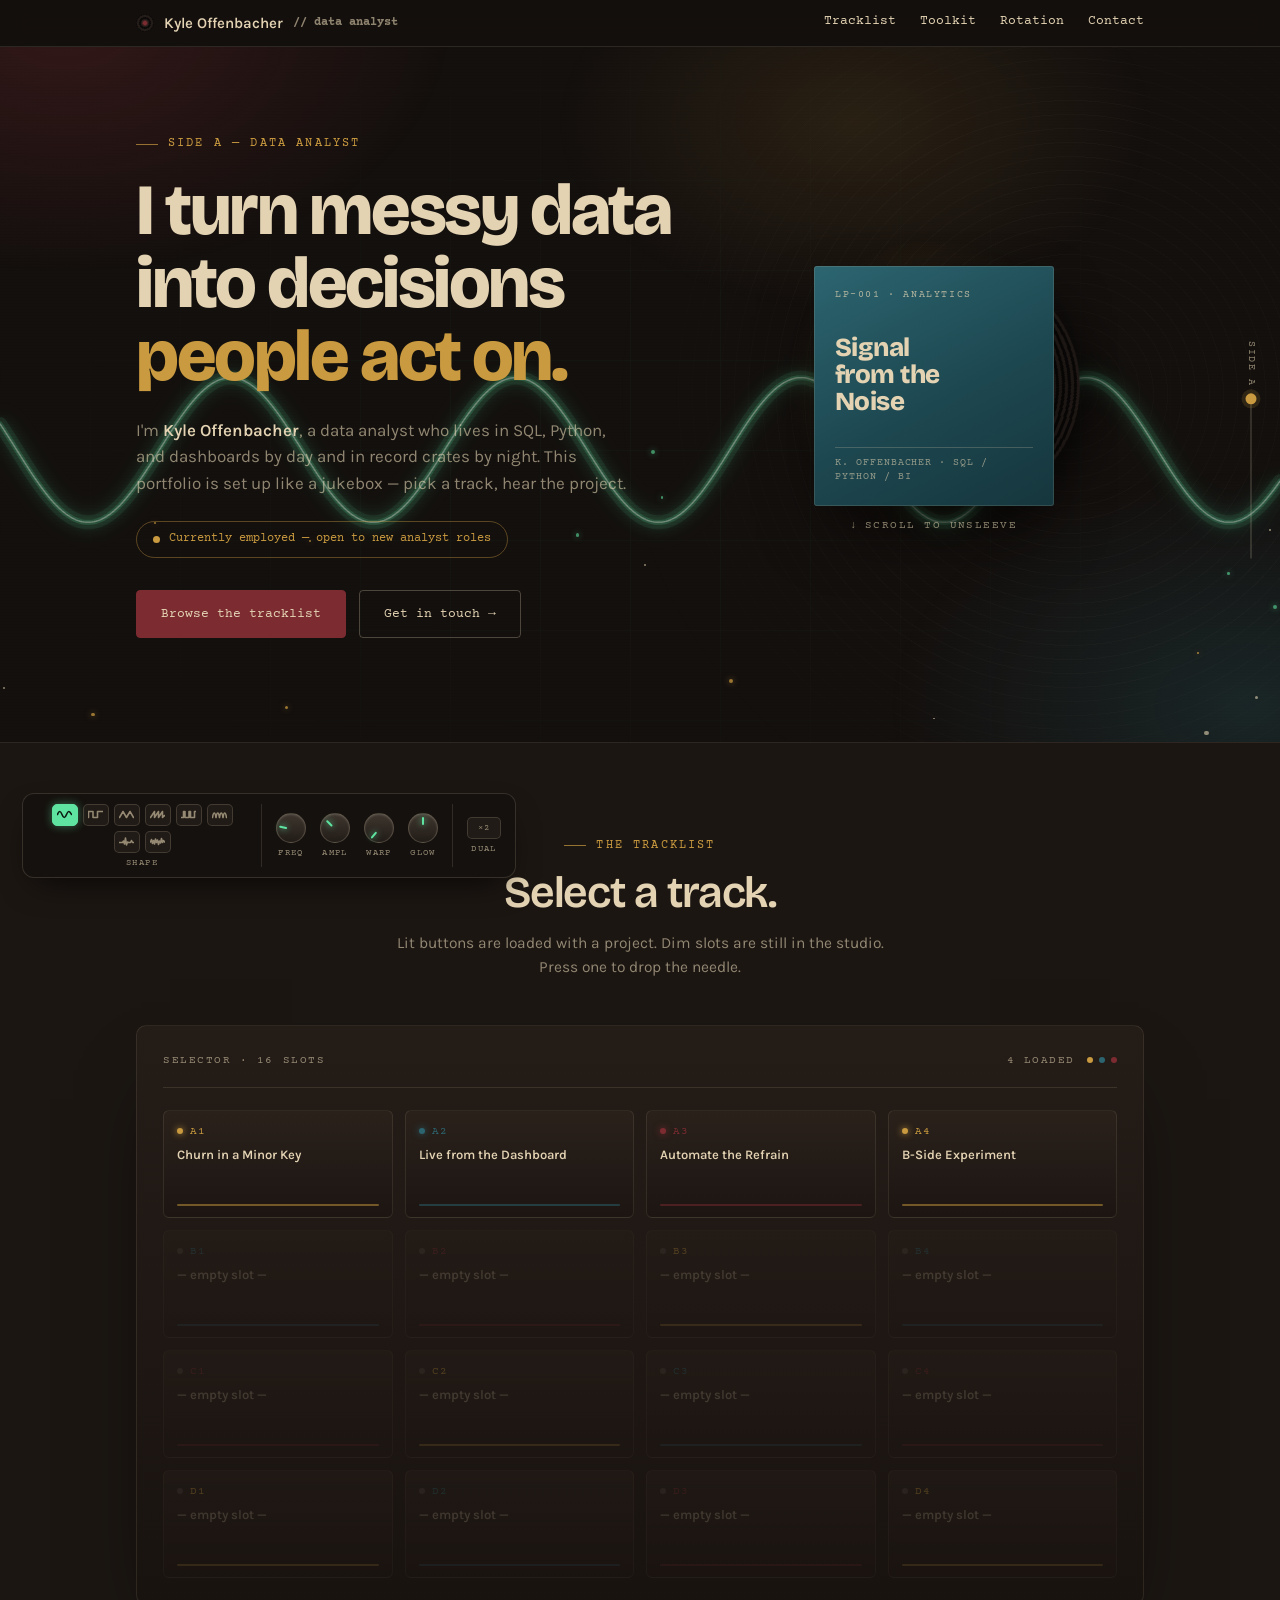
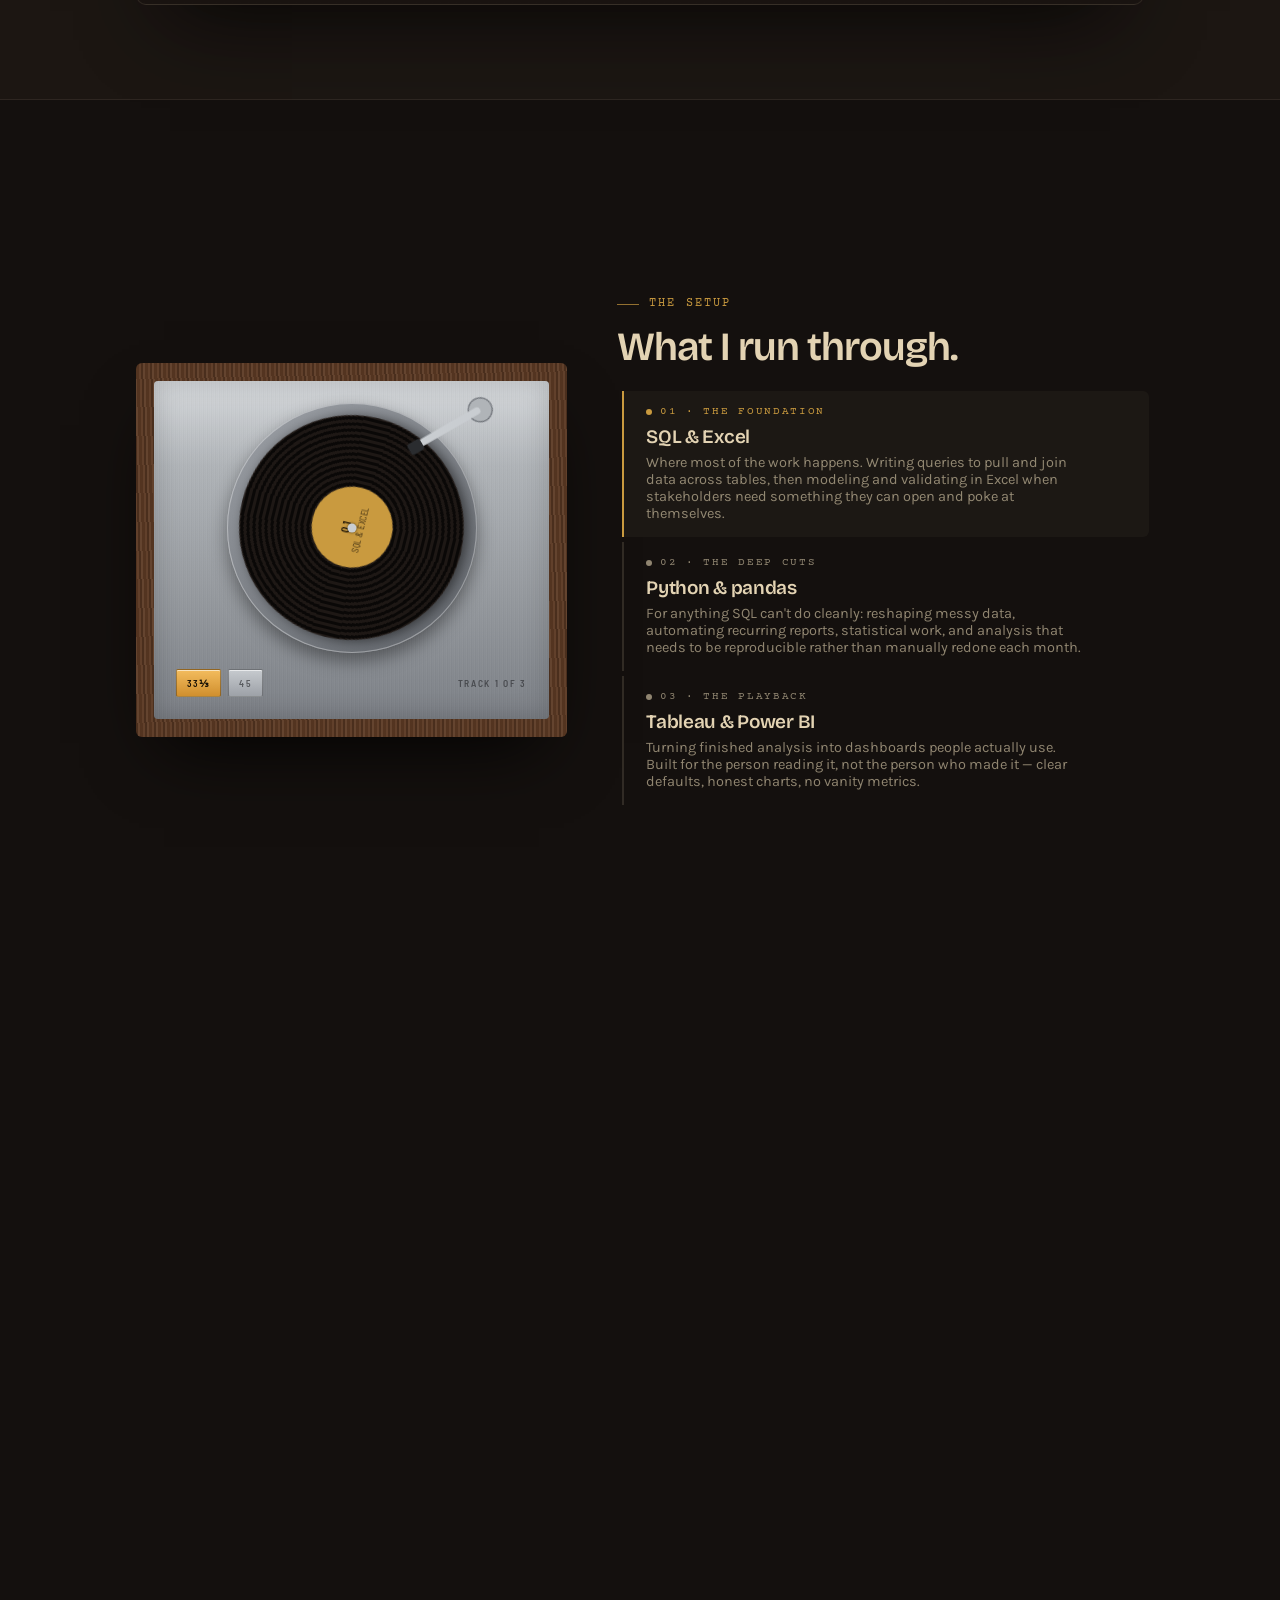
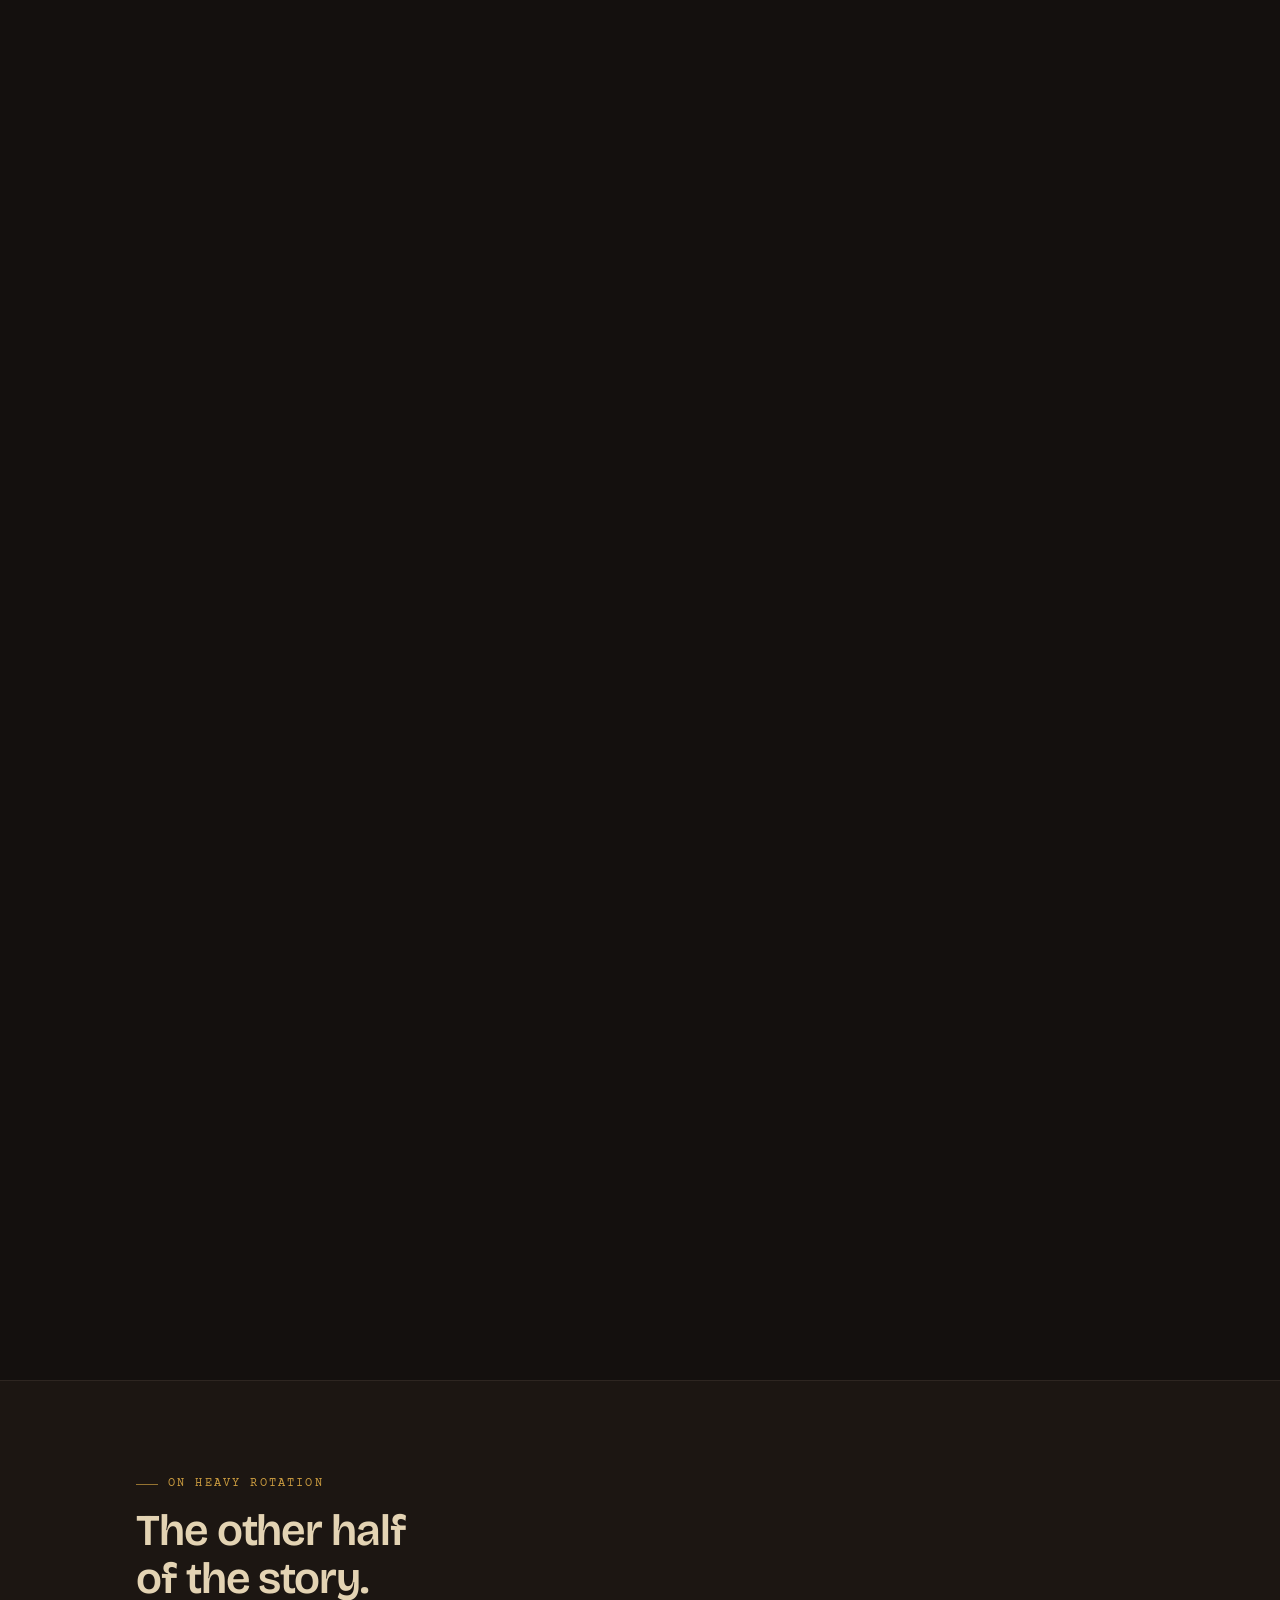
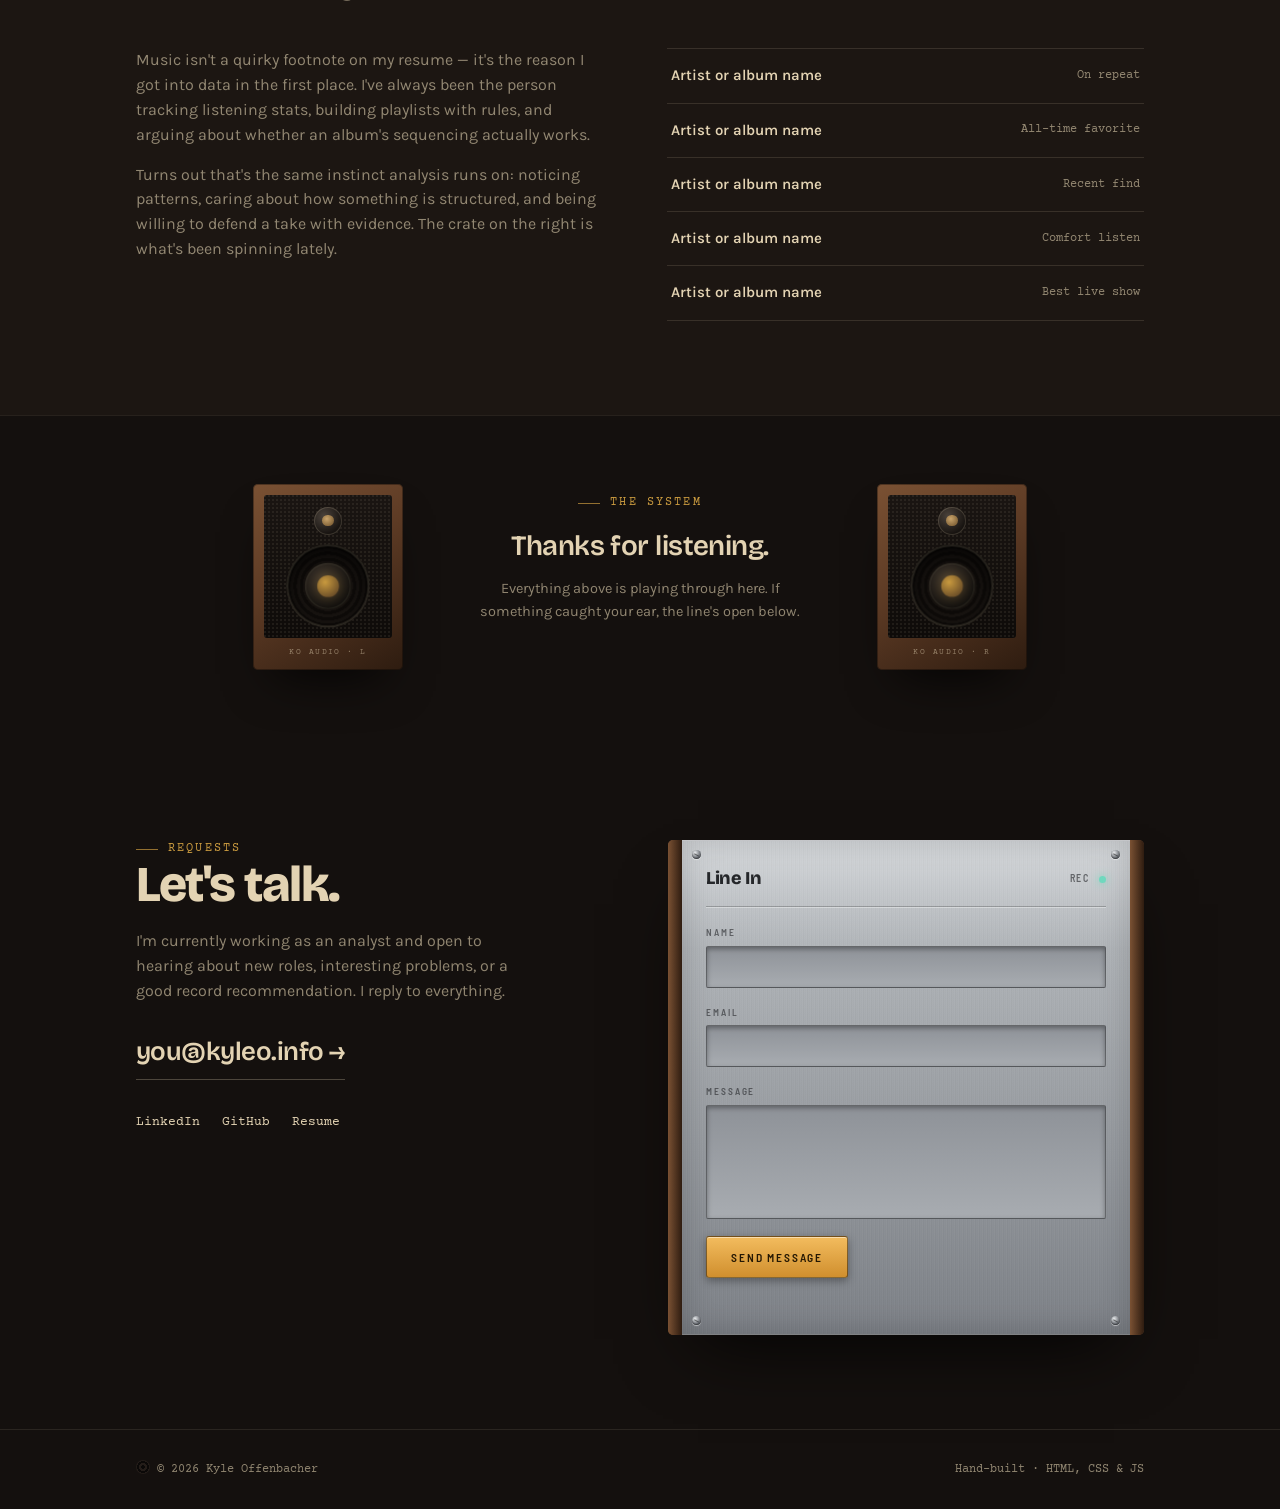
==== commit b43423f6: "Add files via upload" ====
--- a/index.html
+++ b/index.html
@@ -8,872 +8,16 @@
 <link rel="preconnect" href="https://fonts.googleapis.com">
 <link rel="preconnect" href="https://fonts.gstatic.com" crossorigin>
 <link href="https://fonts.googleapis.com/css2?family=Barlow+Semi+Condensed:wght@400;500;600&family=Bricolage+Grotesque:opsz,wght@12..96,400;12..96,600;12..96,800&family=Courier+Prime:wght@400;700&family=Karla:wght@400;500;600&display=swap" rel="stylesheet">
-<style>
-  :root{
-    --wax:#14100E;
-    --wax-soft:#1E1815;
-    --manila:#E3D3B3;
-    --manila-dim:rgba(227,211,179,0.6);
-    --oxblood:#7C2B31;
-    --brass:#C99A3F;
-    --teal:#2C6570;
-    --phosphor:#5FE3A0;
-
-    --alu:#B0B4B8;
-    --alu-hi:#D6D9DC;
-    --alu-lo:#7C8086;
-    --engrave:#25272A;
-    --engrave-dim:rgba(37,39,42,0.62);
-    --walnut:#5C3A24;
-    --walnut-lo:#2E1C10;
-    --walnut-hi:#7A5133;
-
-    --ease:cubic-bezier(.22,1,.36,1);
-    --brushed:repeating-linear-gradient(90deg,
-      rgba(255,255,255,.05) 0 1px, rgba(0,0,0,.045) 1px 2px,
-      rgba(255,255,255,.02) 2px 3px, rgba(0,0,0,.02) 3px 4px);
-    --grain:repeating-linear-gradient(88deg,
-      rgba(0,0,0,.20) 0 2px, rgba(255,255,255,.05) 2px 4px,
-      rgba(0,0,0,.10) 4px 7px, rgba(255,255,255,.03) 7px 9px);
-  }
-
-  *{margin:0;padding:0;box-sizing:border-box;}
-  html{scroll-behavior:smooth;background:var(--wax);}
-  body{
-    background:transparent;color:var(--manila);
-    font-family:'Karla',sans-serif;line-height:1.55;
-    -webkit-font-smoothing:antialiased;overflow-x:hidden;
-  }
-  @media (prefers-reduced-motion:reduce){
-    html{scroll-behavior:auto;}
-    *{animation-duration:.01ms !important;animation-iteration-count:1 !important;transition-duration:.01ms !important;}
-  }
-  a{color:inherit;text-decoration:none;}
-  button{font-family:inherit;cursor:pointer;}
-  .wrap{max-width:1060px;margin:0 auto;padding:0 26px;}
-  .liner{font-family:'Courier Prime',monospace;}
-  .plate{
-    font-family:'Barlow Semi Condensed',sans-serif;
-    text-transform:uppercase;letter-spacing:.2em;font-weight:600;
-  }
-  .eyebrow{
-    font-family:'Courier Prime',monospace;font-size:12px;letter-spacing:.18em;
-    text-transform:uppercase;color:var(--brass);display:flex;align-items:center;gap:10px;
-  }
-  .eyebrow::before{content:'';width:22px;height:1px;background:var(--brass);opacity:.7;}
-  .eyebrow.center{justify-content:center;}
-
-  /* =========================================================
-     LAYERING
-     scope sits at -1, above the html background, below content.
-     Flow containers are explicitly lifted; fixed UI keeps its own
-     stacking and is never given position:relative.
-     ========================================================= */
-  #scopeLayer{
-    position:fixed;inset:0;z-index:-1;pointer-events:none;opacity:0;
-  }
-  #scopeLayer canvas{width:100%;height:100%;display:block;}
-  #scopeLayer .grat{
-    position:absolute;inset:0;
-    background:
-      repeating-linear-gradient(90deg,rgba(95,227,160,.05) 0 1px,transparent 1px 90px),
-      repeating-linear-gradient(180deg,rgba(95,227,160,.05) 0 1px,transparent 1px 90px);
-    mask-image:radial-gradient(ellipse at center,#000 25%,transparent 78%);
-    -webkit-mask-image:radial-gradient(ellipse at center,#000 25%,transparent 78%);
-  }
-  #scopeLayer .scan{
-    position:absolute;inset:0;
-    background:repeating-linear-gradient(180deg,rgba(0,0,0,.14) 0 1px,transparent 1px 3px);
-    opacity:.5;
-  }
-  nav, .hero, section, .speakers-band, footer{position:relative;z-index:1;}
-
-  /* ---- scope control pill (bottom-left, clear of the side rail) ---- */
-  .scope-ctl{
-    position:fixed;left:22px;bottom:22px;z-index:70;
-    display:flex;align-items:center;gap:14px;
-    background:rgba(22,17,15,.9);backdrop-filter:blur(12px);
-    border:1px solid rgba(227,211,179,.16);border-radius:12px;
-    padding:10px 14px;
-    box-shadow:0 14px 34px -14px rgba(0,0,0,.85);
-    opacity:0;transform:translateY(12px);pointer-events:none;
-    transition:opacity .45s var(--ease),transform .45s var(--ease);
-  }
-  .scope-ctl.show{opacity:1;transform:translateY(0);pointer-events:auto;}
-  @media(max-width:700px){
-    .scope-ctl{left:50%;transform:translate(-50%,12px);bottom:14px;gap:10px;padding:8px 11px;}
-    .scope-ctl.show{transform:translate(-50%,0);}
-  }
-  .sc-group{display:flex;flex-direction:column;align-items:center;gap:6px;}
-  .sc-cap{
-    font-family:'Courier Prime',monospace;font-size:8.5px;letter-spacing:.16em;
-    text-transform:uppercase;color:var(--manila-dim);line-height:1;white-space:nowrap;
-  }
-  .sc-chips{display:flex;gap:5px;}
-  .sc-chip{
-    width:28px;height:24px;display:flex;align-items:center;justify-content:center;
-    background:rgba(227,211,179,.05);border:1px solid rgba(227,211,179,.18);border-radius:5px;
-    color:var(--manila-dim);font-size:13px;line-height:1;padding:0;
-    transition:all .22s var(--ease);
-  }
-  .sc-chip:hover{border-color:rgba(227,211,179,.45);color:var(--manila);}
-  .sc-chip.on{
-    background:var(--phosphor);border-color:var(--phosphor);color:#0B1A10;
-    box-shadow:0 0 10px rgba(95,227,160,.45);
-  }
-  .sc-knob{
-    width:30px;height:30px;border-radius:50%;position:relative;touch-action:none;padding:0;
-    background:linear-gradient(180deg,#3E362E,#221C18);
-    border:1px solid rgba(227,211,179,.22);cursor:grab;
-    box-shadow:inset 0 1px 2px rgba(255,255,255,.14);
-  }
-  .sc-knob:active{cursor:grabbing;}
-  .sc-knob .ind{
-    position:absolute;top:3px;left:50%;width:2px;height:8px;border-radius:2px;
-    background:var(--phosphor);box-shadow:0 0 6px var(--phosphor);
-    transform-origin:50% 12px;transform:translateX(-50%) rotate(0deg);
-  }
-  .sc-div{width:1px;align-self:stretch;background:rgba(227,211,179,.14);}
-
-  /* =========================================================
-     NAV
-     ========================================================= */
-  nav{
-    position:sticky;top:0;z-index:60;background:rgba(20,16,14,.9);
-    backdrop-filter:blur(12px);border-bottom:1px solid rgba(227,211,179,.12);
-    padding:14px 0;
-  }
-  nav .wrap{display:flex;justify-content:space-between;align-items:center;gap:20px;}
-  .brand{display:flex;align-items:center;gap:10px;font-weight:600;font-size:15px;line-height:1;}
-  .brand .disc{
-    width:18px;height:18px;border-radius:50%;
-    background:repeating-radial-gradient(circle at center,#0b0908 0 2px,#241d19 2px 4px);
-    position:relative;flex-shrink:0;will-change:transform;
-  }
-  .brand .disc::after{
-    content:'';position:absolute;top:50%;left:50%;width:5px;height:5px;border-radius:50%;
-    background:var(--oxblood);transform:translate(-50%,-50%);
-  }
-  .nav-links{display:flex;gap:24px;font-family:'Courier Prime',monospace;font-size:12.5px;line-height:1;}
-  .nav-links a{position:relative;padding-bottom:3px;}
-  .nav-links a::after{
-    content:'';position:absolute;left:0;bottom:0;width:0;height:1px;background:var(--brass);
-    transition:width .35s var(--ease);
-  }
-  .nav-links a:hover::after{width:100%;}
-  @media(max-width:660px){
-    .nav-links{gap:14px;font-size:11px;}
-    .brand span.full{display:none;}
-  }
-
-  /* side rail */
-  .side-rail{
-    position:fixed;right:22px;top:50%;transform:translateY(-50%);z-index:55;
-    display:flex;flex-direction:column;align-items:center;gap:12px;pointer-events:none;
-  }
-  @media(max-width:1160px){.side-rail{display:none;}}
-  .side-rail .rail-track{width:2px;height:160px;background:rgba(227,211,179,.16);border-radius:2px;position:relative;}
-  .side-rail .rail-head{
-    position:absolute;left:50%;top:0;width:11px;height:11px;border-radius:50%;
-    background:var(--brass);transform:translate(-50%,-50%);box-shadow:0 0 0 4px rgba(201,154,63,.16);
-  }
-  .side-rail .rail-label{
-    font-family:'Courier Prime',monospace;font-size:9.5px;letter-spacing:.18em;
-    color:var(--manila-dim);writing-mode:vertical-rl;
-  }
-
-  /* =========================================================
-     HERO
-     ========================================================= */
-  .hero{padding:88px 0 104px;overflow:hidden;}
-  .hero-wash{
-    position:absolute;inset:-20%;z-index:-1;pointer-events:none;
-    background:
-      radial-gradient(ellipse 620px 400px at 18% 12%, rgba(124,43,49,.30), transparent 62%),
-      radial-gradient(ellipse 580px 380px at 84% 82%, rgba(44,101,112,.26), transparent 62%),
-      radial-gradient(ellipse 500px 320px at 62% 22%, rgba(201,154,63,.12), transparent 60%);
-    animation:washDrift 28s ease-in-out infinite alternate;
-  }
-  @keyframes washDrift{
-    0%{transform:translate(0,0) scale(1);}
-    50%{transform:translate(-2.5%,2%) scale(1.06);}
-    100%{transform:translate(2%,-1.5%) scale(1.03);}
-  }
-  .hero-grooves{
-    position:absolute;z-index:-1;pointer-events:none;
-    width:980px;height:980px;right:-280px;top:50%;margin-top:-490px;
-    border-radius:50%;opacity:.24;
-    background:repeating-radial-gradient(circle at center,transparent 0 13px,rgba(227,211,179,.085) 13px 14px);
-    mask-image:radial-gradient(circle at center,#000 40%,transparent 72%);
-    -webkit-mask-image:radial-gradient(circle at center,#000 40%,transparent 72%);
-    animation:grooveSpin 120s linear infinite;
-  }
-  @keyframes grooveSpin{to{transform:rotate(360deg);}}
-  .sparkles{position:absolute;inset:0;z-index:0;pointer-events:none;overflow:hidden;}
-  .sparkles i{
-    position:absolute;display:block;border-radius:50%;
-    background:rgba(227,211,179,.6);animation:float linear infinite;
-  }
-  .sparkles i.gold{background:rgba(201,154,63,.75);box-shadow:0 0 6px rgba(201,154,63,.6);}
-  .sparkles i.mint{background:rgba(95,227,160,.6);box-shadow:0 0 6px rgba(95,227,160,.5);}
-  @keyframes float{
-    0%{transform:translateY(0) translateX(0) scale(1);opacity:0;}
-    10%{opacity:.65;}
-    50%{transform:translateY(-70px) translateX(14px) scale(1.25);}
-    90%{opacity:.4;}
-    100%{transform:translateY(-150px) translateX(26px) scale(.9);opacity:0;}
-  }
-  .sparkles b{
-    position:absolute;display:block;width:9px;height:9px;opacity:0;
-    background:
-      linear-gradient(to right, transparent 45%, rgba(227,211,179,.85) 50%, transparent 55%),
-      linear-gradient(to bottom, transparent 45%, rgba(227,211,179,.85) 50%, transparent 55%);
-    animation:twinkle ease-in-out infinite;
-  }
-  @keyframes twinkle{
-    0%,100%{opacity:0;transform:scale(.4) rotate(0deg);}
-    50%{opacity:.9;transform:scale(1) rotate(90deg);}
-  }
-
-  .hero-grid{
-    position:relative;z-index:2;display:grid;
-    grid-template-columns:1.12fr .88fr;gap:52px;align-items:center;
-  }
-  @media(max-width:900px){.hero-grid{grid-template-columns:1fr;gap:54px;}}
-  .hero h1{
-    font-family:'Bricolage Grotesque',sans-serif;font-weight:800;
-    font-size:clamp(40px,6.4vw,72px);line-height:1.02;letter-spacing:-0.033em;margin-top:20px;
-  }
-  .hero h1 .brass{color:var(--brass);}
-  .hero h1 .ln{display:block;overflow:hidden;}
-  .hero h1 .ln > span{display:block;transform:translateY(105%);animation:lineUp .85s var(--ease) forwards;}
-  .hero h1 .ln:nth-child(1) > span{animation-delay:.08s;}
-  .hero h1 .ln:nth-child(2) > span{animation-delay:.18s;}
-  .hero h1 .ln:nth-child(3) > span{animation-delay:.28s;}
-  @keyframes lineUp{to{transform:translateY(0);}}
-  .fade-up{opacity:0;animation:fadeUp .8s var(--ease) forwards;}
-  .fade-up.d1{animation-delay:.45s;}.fade-up.d2{animation-delay:.58s;}.fade-up.d3{animation-delay:.7s;}
-  @keyframes fadeUp{from{opacity:0;transform:translateY(16px);}to{opacity:1;transform:translateY(0);}}
-  .hero .sub{margin-top:23px;max-width:490px;font-size:17px;color:var(--manila-dim);}
-  .hero .sub strong{color:var(--manila);font-weight:600;}
-  .status{
-    display:inline-flex;align-items:center;gap:9px;margin-top:25px;padding:8px 16px;
-    border:1px solid rgba(201,154,63,.4);border-radius:100px;
-    font-family:'Courier Prime',monospace;font-size:12px;color:var(--brass);
-  }
-  .status .dot{width:7px;height:7px;border-radius:50%;background:var(--brass);animation:pulse 2.2s ease-out infinite;}
-  @keyframes pulse{
-    0%{box-shadow:0 0 0 0 rgba(201,154,63,.55);}
-    70%{box-shadow:0 0 0 9px rgba(201,154,63,0);}
-    100%{box-shadow:0 0 0 0 rgba(201,154,63,0);}
-  }
-  .hero-cta{display:flex;gap:13px;flex-wrap:wrap;margin-top:32px;}
-
-  .btn{
-    font-family:'Courier Prime',monospace;font-size:13px;padding:13px 24px;border-radius:4px;
-    border:1px solid rgba(227,211,179,.28);background:transparent;color:var(--manila);
-    display:inline-flex;align-items:center;gap:9px;
-    transition:transform .25s var(--ease),background .25s var(--ease),border-color .25s var(--ease),opacity .2s;
-  }
-  .btn:hover{transform:translateY(-2px);border-color:var(--manila);}
-  .btn-solid{background:var(--oxblood);border-color:var(--oxblood);}
-  .btn-solid:hover{background:#8f3339;}
-  .btn:disabled{opacity:.45;cursor:not-allowed;transform:none;}
-
-  /* unsleeve rig */
-  .sleeve-stack{position:relative;height:320px;display:flex;align-items:center;justify-content:center;perspective:1100px;}
-  .unsleeve-rig{position:relative;width:240px;height:240px;animation:rigBob 7s ease-in-out infinite;}
-  @keyframes rigBob{0%,100%{transform:translateY(0);}50%{transform:translateY(-9px);}}
-  .rig-tilt{position:relative;width:100%;height:100%;transform-style:preserve-3d;will-change:transform;}
-  .disc-halo{
-    position:absolute;top:50%;left:50%;width:320px;height:320px;border-radius:50%;
-    transform:translate(-50%,-50%);z-index:0;pointer-events:none;
-    background:radial-gradient(circle at center,rgba(201,154,63,.20),transparent 66%);
-    animation:haloPulse 5s ease-in-out infinite;
-  }
-  @keyframes haloPulse{
-    0%,100%{opacity:.6;transform:translate(-50%,-50%) scale(1);}
-    50%{opacity:1;transform:translate(-50%,-50%) scale(1.08);}
-  }
-  .hero-disc{
-    position:absolute;top:0;left:0;width:240px;height:240px;border-radius:50%;
-    background:repeating-radial-gradient(circle at center,#0a0807 0 3px,#211a17 3px 6px);
-    box-shadow:0 24px 60px -18px rgba(0,0,0,.85);will-change:transform;z-index:1;
-  }
-  .hero-disc .sheen{position:absolute;inset:0;border-radius:50%;overflow:hidden;pointer-events:none;}
-  .hero-disc .sheen::before{
-    content:'';position:absolute;top:-60%;left:-70%;width:60%;height:220%;
-    background:linear-gradient(90deg,transparent,rgba(227,211,179,.14),transparent);
-    transform:rotate(18deg);animation:sheenSweep 6.5s ease-in-out infinite;
-  }
-  @keyframes sheenSweep{0%{left:-70%;}55%{left:130%;}100%{left:130%;}}
-  .hero-disc .disc-label{
-    position:absolute;top:50%;left:50%;width:76px;height:76px;border-radius:50%;
-    transform:translate(-50%,-50%);background:var(--oxblood);z-index:2;
-    box-shadow:inset 0 0 0 1px rgba(227,211,179,.25);
-    display:flex;align-items:center;justify-content:center;
-    font-family:'Courier Prime',monospace;font-size:9px;letter-spacing:.14em;
-    color:rgba(227,211,179,.85);text-align:center;line-height:1.4;text-transform:uppercase;
-  }
-  .hero-disc .spindle{
-    position:absolute;top:50%;left:50%;width:8px;height:8px;border-radius:50%;
-    transform:translate(-50%,-50%);background:var(--wax);z-index:3;
-  }
-  .hero-sleeve{
-    position:absolute;top:0;left:0;width:240px;height:240px;z-index:2;border-radius:3px;
-    background:linear-gradient(152deg,#2C6570 0%,#1D4750 55%,#16363D 100%);
-    box-shadow:0 30px 70px -20px rgba(0,0,0,.85),inset 0 0 0 1px rgba(227,211,179,.14);
-    padding:21px;display:flex;flex-direction:column;justify-content:space-between;will-change:transform;
-  }
-  .hero-sleeve .label-top{
-    font-family:'Courier Prime',monospace;font-size:10px;letter-spacing:.16em;
-    text-transform:uppercase;color:rgba(227,211,179,.75);
-  }
-  .hero-sleeve .sleeve-title{
-    font-family:'Bricolage Grotesque',sans-serif;font-weight:800;font-size:26px;
-    line-height:1.05;letter-spacing:-0.02em;color:var(--manila);
-  }
-  .hero-sleeve .sleeve-foot{
-    font-family:'Courier Prime',monospace;font-size:9.5px;letter-spacing:.1em;
-    color:rgba(227,211,179,.6);border-top:1px solid rgba(227,211,179,.22);padding-top:8px;
-  }
-  .unsleeve-hint{
-    position:absolute;bottom:-28px;left:50%;transform:translateX(-50%);
-    font-family:'Courier Prime',monospace;font-size:10.5px;letter-spacing:.14em;
-    text-transform:uppercase;color:var(--manila-dim);white-space:nowrap;z-index:4;
-    display:flex;align-items:center;gap:7px;
-  }
-  .unsleeve-hint .arrow{animation:hintBob 1.5s ease-in-out infinite;display:inline-block;}
-  @keyframes hintBob{0%,100%{transform:translateY(0);}50%{transform:translateY(4px);}}
-
-  /* =========================================================
-     SECTIONS
-     ========================================================= */
-  section{padding:94px 0;}
-  .sec-head{margin-bottom:46px;}
-  .sec-head h2{
-    font-family:'Bricolage Grotesque',sans-serif;font-weight:600;
-    font-size:clamp(28px,4.2vw,44px);line-height:1.08;margin-top:14px;letter-spacing:-0.025em;
-  }
-  .sec-head p{max-width:490px;color:var(--manila-dim);margin-top:14px;font-size:15.5px;}
-  .sec-head.center{text-align:center;}
-  .sec-head.center p{margin-left:auto;margin-right:auto;}
-  .reveal{opacity:0;transform:translateY(26px);transition:opacity .8s var(--ease),transform .8s var(--ease);}
-  .reveal.is-visible{opacity:1;transform:translateY(0);}
-
-  /* ===== TRACKLIST ===== */
-  .jukebox-section{
-    background:rgba(30,24,21,.8);
-    border-top:1px solid rgba(227,211,179,.09);border-bottom:1px solid rgba(227,211,179,.09);
-  }
-  .panel{
-    background:linear-gradient(180deg,#241C17,#191310);
-    border:1px solid rgba(227,211,179,.1);border-radius:10px;padding:26px;
-    box-shadow:0 40px 80px -34px rgba(0,0,0,.8);
-  }
-  .panel-top{
-    display:flex;justify-content:space-between;align-items:center;padding-bottom:18px;
-    margin-bottom:22px;border-bottom:1px solid rgba(227,211,179,.12);
-    font-family:'Courier Prime',monospace;font-size:11px;letter-spacing:.14em;
-    text-transform:uppercase;color:var(--manila-dim);flex-wrap:wrap;gap:10px;
-  }
-  .pt-lamps{display:flex;gap:6px;align-items:center;}
-  .pt-lamps i{
-    width:6px;height:6px;border-radius:50%;background:var(--brass);display:block;
-    animation:blink 2.4s ease-in-out infinite;
-  }
-  .pt-lamps i:nth-child(2){background:var(--teal);animation-delay:.3s;}
-  .pt-lamps i:nth-child(3){background:var(--oxblood);animation-delay:.6s;}
-  @keyframes blink{0%,100%{opacity:1;}50%{opacity:.3;}}
-
-  .grid{display:grid;grid-template-columns:repeat(4,1fr);gap:12px;}
-  @media(max-width:700px){.grid{grid-template-columns:repeat(2,1fr);}}
-  .track-btn{
-    position:relative;text-align:left;background:linear-gradient(180deg,#2A211B,#1C1512);
-    border:1px solid rgba(227,211,179,.1);border-radius:6px;padding:14px 13px 18px;
-    color:var(--manila);min-height:108px;display:flex;flex-direction:column;gap:9px;
-    opacity:0;transform:translateY(18px);overflow:hidden;
-    transition:opacity .55s var(--ease),transform .2s var(--ease),box-shadow .3s var(--ease),border-color .3s var(--ease);
-  }
-  .grid.is-visible .track-btn{opacity:1;transform:translateY(0);}
-  .grid.is-visible .track-btn:disabled{opacity:.3;}
-  .tb-top{display:flex;align-items:center;gap:7px;}
-  .tb-led{
-    width:6px;height:6px;border-radius:50%;background:var(--accent,var(--brass));
-    box-shadow:0 0 7px var(--accent,var(--brass));flex-shrink:0;
-  }
-  .track-btn:disabled .tb-led{background:#4A403A;box-shadow:none;}
-  .track-btn .code{font-family:'Courier Prime',monospace;font-size:11px;letter-spacing:.1em;color:var(--accent,var(--brass));}
-  .track-btn .title{font-size:13px;font-weight:600;line-height:1.3;}
-  .track-btn::after{
-    content:'';position:absolute;left:13px;right:13px;bottom:11px;height:2px;border-radius:2px;
-    background:var(--accent,var(--brass));opacity:.5;
-  }
-  .tb-shine{
-    position:absolute;top:0;bottom:0;left:-60%;width:45%;pointer-events:none;
-    background:linear-gradient(90deg,transparent,rgba(227,211,179,.10),transparent);
-    transition:left .55s var(--ease);
-  }
-  .track-btn:not(:disabled):hover .tb-shine{left:120%;}
-  .track-btn:not(:disabled):hover{
-    transform:translateY(-3px);border-color:var(--accent,var(--brass));
-    box-shadow:0 14px 30px -14px var(--accent,var(--brass));
-  }
-  .track-btn:not(:disabled):active{transform:translateY(1px) scale(.985);}
-  .track-btn:disabled{cursor:default;}
-  .track-btn:disabled .title{color:var(--manila-dim);}
-
-  /* =========================================================
-     METAL + WOOD CHASSIS (turntable + contact)
-     ========================================================= */
-  .unit{
-    position:relative;border-radius:5px;background:var(--walnut);
-    background-image:var(--grain);padding:0 14px;
-    box-shadow:0 34px 70px -30px rgba(0,0,0,.9),0 2px 0 rgba(255,255,255,.05) inset;
-  }
-  .unit::before,.unit::after{
-    content:'';position:absolute;top:0;bottom:0;width:14px;z-index:1;
-    background:linear-gradient(90deg,var(--walnut-hi),var(--walnut-lo));
-    background-blend-mode:multiply;
-  }
-  .unit::before{left:0;border-radius:5px 0 0 5px;}
-  .unit::after{right:0;border-radius:0 5px 5px 0;}
-  .faceplate{
-    position:relative;z-index:2;
-    background:linear-gradient(180deg,var(--alu-hi) 0%,var(--alu) 22%,var(--alu-lo) 100%);
-    border-top:1px solid rgba(255,255,255,.55);border-bottom:1px solid rgba(0,0,0,.4);
-    box-shadow:inset 0 0 30px rgba(0,0,0,.18);color:var(--engrave);overflow:hidden;
-  }
-  .faceplate::after{
-    content:'';position:absolute;inset:0;pointer-events:none;background:var(--brushed);opacity:.5;
-  }
-  .fp-pad{position:relative;z-index:2;padding:24px;}
-  .screws{position:absolute;inset:0;pointer-events:none;z-index:3;}
-  .screws i{
-    position:absolute;width:9px;height:9px;border-radius:50%;
-    background:radial-gradient(circle at 34% 30%,#E8EAEC,#6E7278 60%,#4A4D52);
-    box-shadow:0 1px 1px rgba(255,255,255,.5),inset 0 -1px 1px rgba(0,0,0,.4);
-  }
-  .screws i::after{
-    content:'';position:absolute;top:50%;left:22%;right:22%;height:1px;
-    background:rgba(0,0,0,.45);transform:translateY(-50%) rotate(28deg);
-  }
-  .screws i:nth-child(1){top:9px;left:10px;}
-  .screws i:nth-child(2){top:9px;right:10px;}
-  .screws i:nth-child(3){bottom:9px;left:10px;}
-  .screws i:nth-child(4){bottom:9px;right:10px;}
-  .fp-header{
-    display:flex;justify-content:space-between;align-items:center;gap:16px;flex-wrap:wrap;
-    padding-bottom:13px;margin-bottom:18px;
-    border-bottom:1px solid rgba(0,0,0,.22);box-shadow:0 1px 0 rgba(255,255,255,.35);
-  }
-  .fp-title{
-    font-family:'Bricolage Grotesque',sans-serif;font-weight:800;font-size:18px;
-    letter-spacing:-0.02em;color:var(--engrave);
-  }
-  .fp-meta{
-    font-family:'Barlow Semi Condensed',sans-serif;text-transform:uppercase;
-    letter-spacing:.18em;font-size:10px;font-weight:600;color:var(--engrave-dim);
-    display:flex;align-items:center;gap:9px;
-  }
-  .led-sm{
-    width:7px;height:7px;border-radius:50%;background:#6FD8BE;
-    box-shadow:0 0 8px #6FD8BE;display:inline-block;
-    animation:ledBreathe 3.4s ease-in-out infinite;
-  }
-  @keyframes ledBreathe{0%,100%{opacity:.7;}50%{opacity:1;}}
-
-  /* ===== TURNTABLE ===== */
-  .turntable-section{padding:0;}
-  .tt-scroll{position:relative;}
-  .tt-sticky{position:sticky;top:0;height:100vh;display:flex;align-items:center;}
-  .tt-inner{
-    max-width:1060px;margin:0 auto;padding:0 26px;width:100%;
-    display:grid;grid-template-columns:.9fr 1.1fr;gap:50px;align-items:center;
-  }
-  @media(max-width:900px){
-    .tt-inner{grid-template-columns:1fr;gap:38px;}
-    .tt-sticky{height:auto;position:relative;top:auto;padding:82px 0;}
-  }
-  .plinth{
-    position:relative;border-radius:6px;padding:18px;
-    background:var(--walnut);background-image:var(--grain);
-    box-shadow:0 34px 70px -28px rgba(0,0,0,.9);
-  }
-  .plinth-top{
-    position:relative;border-radius:4px;padding:22px;
-    background:linear-gradient(180deg,var(--alu-hi),var(--alu) 25%,var(--alu-lo));
-    box-shadow:inset 0 0 26px rgba(0,0,0,.18);overflow:hidden;
-  }
-  .plinth-top::after{content:'';position:absolute;inset:0;background:var(--brushed);opacity:.5;pointer-events:none;}
-  .platter-rig{position:relative;width:100%;max-width:250px;margin:0 auto;aspect-ratio:1;z-index:2;}
-  .platter-base{
-    position:absolute;inset:0;border-radius:50%;
-    background:linear-gradient(145deg,#9EA2A8,#5E6268);
-    box-shadow:inset 0 0 0 1px rgba(255,255,255,.35),0 8px 18px rgba(0,0,0,.4);
-  }
-  .platter-disc{
-    position:absolute;inset:5%;border-radius:50%;
-    background:repeating-radial-gradient(circle at center,#0a0807 0 3px,#1E1815 3px 6px);
-    will-change:transform;box-shadow:0 4px 12px rgba(0,0,0,.5);
-  }
-  .platter-label{
-    position:absolute;top:50%;left:50%;width:36%;height:36%;border-radius:50%;
-    transform:translate(-50%,-50%);background:var(--tt-accent,var(--brass));
-    display:flex;flex-direction:column;align-items:center;justify-content:center;gap:2px;
-    color:#1A1206;text-align:center;padding:6px;transition:background .5s var(--ease);
-    font-family:'Barlow Semi Condensed',sans-serif;text-transform:uppercase;
-  }
-  .platter-label .pl-num{font-size:11px;letter-spacing:.18em;font-weight:600;}
-  .platter-label .pl-txt{font-size:8.5px;line-height:1.2;opacity:.8;letter-spacing:.06em;}
-  .platter-spindle{
-    position:absolute;top:50%;left:50%;width:9px;height:9px;border-radius:50%;
-    transform:translate(-50%,-50%);background:#C9CDD1;z-index:4;box-shadow:0 0 3px rgba(0,0,0,.6);
-  }
-  .platter-arm{
-    position:absolute;top:-4%;right:-8%;width:48%;height:48%;
-    transform-origin:86% 14%;will-change:transform;z-index:5;transition:transform .5s var(--ease);
-  }
-  .platter-arm.no-tween{transition:none;}
-  .plinth-strip{display:flex;justify-content:space-between;align-items:center;margin-top:16px;position:relative;z-index:2;gap:10px;flex-wrap:wrap;}
-  .rpm-btns{display:flex;gap:7px;}
-  .rpm-btn{
-    font-family:'Barlow Semi Condensed',sans-serif;font-size:9.5px;font-weight:600;
-    letter-spacing:.12em;padding:6px 10px;border-radius:2px;color:var(--engrave-dim);
-    background:linear-gradient(180deg,#C6CACE,#9DA1A7);border:1px solid rgba(0,0,0,.3);
-    box-shadow:0 1px 0 rgba(255,255,255,.6) inset;
-  }
-  .rpm-btn.on{color:#1A1206;background:linear-gradient(180deg,#F3BC5E,#D08F2E);}
-  .plinth-readout{
-    font-family:'Barlow Semi Condensed',sans-serif;text-transform:uppercase;
-    letter-spacing:.18em;font-size:9.5px;font-weight:600;color:var(--engrave-dim);
-  }
-
-  .tt-head{margin-bottom:22px;}
-  .tt-head h2{
-    font-family:'Bricolage Grotesque',sans-serif;font-weight:600;
-    font-size:clamp(26px,3.8vw,40px);line-height:1.08;margin-top:12px;letter-spacing:-0.025em;
-  }
-  .tt-tracks{display:flex;flex-direction:column;gap:5px;}
-  .tt-item{
-    display:block;width:100%;text-align:left;background:transparent;border:none;
-    border-left:2px solid rgba(227,211,179,.14);color:inherit;
-    padding:15px 8px 15px 22px;opacity:.4;border-radius:0 6px 6px 0;
-    transition:border-color .45s var(--ease),opacity .45s var(--ease),
-               transform .45s var(--ease),background .3s var(--ease);
-  }
-  .tt-item:hover{opacity:.72;background:rgba(227,211,179,.03);}
-  .tt-item.is-active{
-    opacity:1;border-color:var(--tt-accent,var(--brass));transform:translateX(5px);
-    background:rgba(227,211,179,.04);
-  }
-  .tt-item .tt-num{
-    font-family:'Courier Prime',monospace;font-size:10.5px;letter-spacing:.16em;
-    color:var(--manila-dim);margin-bottom:7px;display:flex;align-items:center;gap:8px;
-    text-transform:uppercase;
-  }
-  .tt-item.is-active .tt-num{color:var(--tt-accent,var(--brass));}
-  .play-dot{width:6px;height:6px;border-radius:50%;background:currentColor;opacity:0;transition:opacity .35s var(--ease);}
-  .tt-item.is-active .play-dot{opacity:1;animation:pulse 2s ease-out infinite;}
-  .tt-item h4{
-    font-family:'Bricolage Grotesque',sans-serif;font-weight:600;font-size:19px;
-    letter-spacing:-0.015em;margin-bottom:6px;
-  }
-  .tt-item p{font-size:14.5px;color:var(--manila-dim);max-width:440px;}
-  @media(max-width:900px){
-    .tt-item{opacity:.6;}
-    .tt-item p{max-height:0;overflow:hidden;opacity:0;
-      transition:max-height .5s var(--ease),opacity .4s var(--ease),margin .4s var(--ease);}
-    .tt-item.is-active{opacity:1;}
-    .tt-item.is-active p{max-height:320px;opacity:1;margin-top:2px;}
-  }
-
-  /* ===== CRATE ===== */
-  .rotation-section{
-    background:rgba(30,24,21,.8);
-    border-top:1px solid rgba(227,211,179,.09);
-  }
-  .rotation-grid{display:grid;grid-template-columns:1fr 1fr;gap:54px;align-items:start;}
-  @media(max-width:820px){.rotation-grid{grid-template-columns:1fr;gap:40px;}}
-  .rotation-grid > div > p{color:var(--manila-dim);font-size:16px;margin-bottom:15px;max-width:460px;}
-  .crate{display:flex;flex-direction:column;border-top:1px solid rgba(227,211,179,.14);perspective:900px;}
-  .crate-row{
-    display:flex;justify-content:space-between;align-items:center;gap:16px;
-    padding:15px 4px;border-bottom:1px solid rgba(227,211,179,.14);
-    opacity:0;transform:rotateX(-46deg) translateY(18px);transform-origin:top center;
-    transition:opacity .6s var(--ease),transform .6s var(--ease),padding-left .3s var(--ease);
-  }
-  .crate.is-visible .crate-row{opacity:1;transform:rotateX(0) translateY(0);}
-  .crate.is-visible .crate-row:nth-child(1){transition-delay:.05s;}
-  .crate.is-visible .crate-row:nth-child(2){transition-delay:.14s;}
-  .crate.is-visible .crate-row:nth-child(3){transition-delay:.23s;}
-  .crate.is-visible .crate-row:nth-child(4){transition-delay:.32s;}
-  .crate.is-visible .crate-row:nth-child(5){transition-delay:.41s;}
-  .crate-row:hover{padding-left:14px;}
-  .crate-row .cr-name{font-weight:600;font-size:15px;}
-  .crate-row .cr-note{
-    font-family:'Courier Prime',monospace;font-size:11.5px;color:var(--manila-dim);
-    text-align:right;flex-shrink:0;
-  }
-
-  /* ===== SPEAKERS ===== */
-  .speakers-band{padding:68px 0 76px;border-top:1px solid rgba(227,211,179,.09);overflow:hidden;}
-  .spk-row{display:flex;align-items:center;justify-content:center;gap:clamp(18px,6vw,72px);}
-  .spk-mid{text-align:center;max-width:330px;}
-  .spk-mid .eyebrow{justify-content:center;}
-  .spk-mid h3{
-    font-family:'Bricolage Grotesque',sans-serif;font-weight:600;font-size:clamp(20px,3vw,28px);
-    letter-spacing:-0.02em;margin-top:12px;
-  }
-  .spk-mid p{color:var(--manila-dim);font-size:14.5px;margin-top:10px;}
-  .spk-waves{display:flex;align-items:center;justify-content:center;gap:4px;height:20px;margin-top:16px;}
-  .spk-waves i{
-    width:3px;border-radius:2px;background:var(--brass);display:block;
-    animation:spkBar ease-in-out infinite alternate;opacity:.75;
-  }
-  @keyframes spkBar{from{height:4px;}to{height:18px;}}
-  .speaker{
-    width:clamp(92px,15vw,150px);flex-shrink:0;
-    background:linear-gradient(150deg,var(--walnut-hi),var(--walnut) 45%,var(--walnut-lo));
-    border-radius:5px;padding:11px;
-    box-shadow:0 26px 50px -22px rgba(0,0,0,.85),inset 0 0 0 1px rgba(0,0,0,.35);
-  }
-  .spk-baffle{
-    background:linear-gradient(180deg,#1A1512,#0E0B09);
-    border-radius:3px;padding:12px 10px;display:flex;flex-direction:column;
-    align-items:center;gap:11px;position:relative;overflow:hidden;
-  }
-  .spk-baffle::before{
-    content:'';position:absolute;inset:0;pointer-events:none;opacity:.5;
-    background:radial-gradient(circle at 1px 1px, rgba(227,211,179,.16) 1px, transparent 1.4px);
-    background-size:4px 4px;
-  }
-  .tweeter{
-    width:26%;aspect-ratio:1;border-radius:50%;position:relative;z-index:2;
-    background:radial-gradient(circle at 36% 32%,#4A423B,#171310 70%);
-    box-shadow:inset 0 0 0 1px rgba(227,211,179,.18);
-  }
-  .tweeter::after{
-    content:'';position:absolute;inset:30%;border-radius:50%;
-    background:radial-gradient(circle at 40% 35%,#C9A46B,#6B4E28);
-  }
-  .woofer{
-    width:74%;aspect-ratio:1;border-radius:50%;position:relative;z-index:2;
-    background:
-      radial-gradient(circle at center,#1C1714 0 26%,transparent 26%),
-      repeating-radial-gradient(circle at center,#0E0B09 0 3px,#171310 3px 6px);
-    box-shadow:inset 0 0 0 2px rgba(227,211,179,.14),inset 0 8px 18px rgba(0,0,0,.8);
-    will-change:transform;
-  }
-  .woofer .cone{
-    position:absolute;inset:22%;border-radius:50%;
-    background:radial-gradient(circle at 38% 32%,#3A322B,#12100E 75%);
-    box-shadow:inset 0 0 0 1px rgba(227,211,179,.1);
-  }
-  .woofer .dustcap{
-    position:absolute;top:50%;left:50%;width:26%;height:26%;border-radius:50%;
-    transform:translate(-50%,-50%);
-    background:radial-gradient(circle at 36% 32%,var(--brass),#6B4E28 78%);
-    box-shadow:0 0 12px rgba(201,154,63,.35);
-  }
-  .spk-badge{
-    margin-top:9px;text-align:center;
-    font-family:'Courier Prime',monospace;font-size:8px;letter-spacing:.18em;
-    text-transform:uppercase;color:rgba(227,211,179,.5);
-  }
-  @media(max-width:700px){
-    .spk-row{gap:12px;}
-    .speaker{width:74px;padding:6px;}
-    .spk-baffle{padding:8px 5px;gap:6px;}
-    .spk-badge{font-size:6.5px;letter-spacing:.1em;}
-  }
-
-  /* ===== MODALS ===== */
-  .overlay{
-    position:fixed;inset:0;background:rgba(10,8,7,.86);backdrop-filter:blur(7px);
-    display:flex;align-items:center;justify-content:center;padding:24px;z-index:200;
-    opacity:0;pointer-events:none;transition:opacity .3s var(--ease);
-  }
-  .overlay.is-open{opacity:1;pointer-events:auto;}
-  .player-card{
-    width:100%;max-width:580px;background:linear-gradient(180deg,#241C17,#171210);
-    border:1px solid rgba(227,211,179,.14);border-radius:10px;padding:34px;position:relative;
-    transform:translateY(22px) scale(.97);opacity:0;
-    transition:transform .4s var(--ease),opacity .4s var(--ease);
-  }
-  .overlay.is-open .player-card{transform:translateY(0) scale(1);opacity:1;}
-  .player-close{
-    position:absolute;top:16px;right:16px;width:30px;height:30px;border-radius:50%;
-    background:rgba(227,211,179,.08);border:none;color:var(--manila);font-size:14px;
-    display:flex;align-items:center;justify-content:center;transition:background .2s var(--ease);
-  }
-  .player-close:hover{background:rgba(227,211,179,.18);}
-  .np-label{
-    font-family:'Courier Prime',monospace;font-size:11px;letter-spacing:.16em;
-    text-transform:uppercase;color:var(--accent,var(--brass));margin-bottom:20px;min-height:15px;
-  }
-  .player-stage{display:flex;gap:26px;align-items:flex-start;}
-  @media(max-width:520px){.player-stage{flex-direction:column;align-items:center;text-align:center;}}
-  .vinyl-wrap{position:relative;width:132px;height:132px;flex-shrink:0;}
-  .vinyl{
-    width:132px;height:132px;border-radius:50%;
-    background:repeating-radial-gradient(circle at center,#0a0807 0 3px,#211a17 3px 6px);
-    box-shadow:0 12px 30px -12px rgba(0,0,0,.85);position:relative;
-    transform:translateX(-64px) rotate(-20deg);opacity:0;
-  }
-  .vinyl-label{
-    position:absolute;top:50%;left:50%;width:48px;height:48px;border-radius:50%;
-    transform:translate(-50%,-50%);background:var(--accent,var(--brass));
-    display:flex;align-items:center;justify-content:center;
-    font-family:'Courier Prime',monospace;font-size:11px;font-weight:700;color:#14100E;
-  }
-  .tonearm{position:absolute;top:-12px;right:-10px;width:66px;height:66px;transform-origin:86% 14%;transform:rotate(-34deg);opacity:0;}
-  .player-card.is-loading .vinyl{animation:vinylIn .55s var(--ease) forwards;}
-  .player-card.is-loading .vinyl-label{animation:spinLabel 1s linear infinite .55s;}
-  .player-card.is-loading .tonearm{animation:armIn .45s var(--ease) forwards .6s;}
-  @keyframes vinylIn{to{transform:translateX(0) rotate(0);opacity:1;}}
-  @keyframes spinLabel{to{transform:translate(-50%,-50%) rotate(360deg);}}
-  @keyframes armIn{to{transform:rotate(-7deg);opacity:1;}}
-  .player-card.is-ready .vinyl{transform:translateX(0) rotate(0);opacity:1;}
-  .player-card.is-ready .vinyl-label{animation:spinLabel 3.4s linear infinite;}
-  .player-card.is-ready .tonearm{transform:rotate(-7deg);opacity:1;}
-  .player-info{flex:1;min-width:0;}
-  .player-info h3{
-    font-family:'Bricolage Grotesque',sans-serif;font-weight:600;font-size:21px;line-height:1.2;
-    margin-bottom:6px;letter-spacing:-0.02em;opacity:0;transition:opacity .3s var(--ease);
-  }
-  .player-info .real-title{
-    font-family:'Courier Prime',monospace;font-size:11.5px;color:var(--manila-dim);
-    margin-bottom:12px;opacity:0;transition:opacity .3s var(--ease) .03s;
-  }
-  .player-info .desc{font-size:14.5px;color:var(--manila-dim);margin-bottom:16px;opacity:0;transition:opacity .3s var(--ease) .06s;}
-  .tag-row{display:flex;gap:7px;flex-wrap:wrap;margin-bottom:20px;opacity:0;transition:opacity .3s var(--ease) .1s;}
-  .tag-row span{
-    font-family:'Courier Prime',monospace;font-size:10.5px;padding:4px 10px;border-radius:3px;
-    background:rgba(227,211,179,.09);color:var(--manila-dim);
-  }
-  .player-actions{display:flex;gap:11px;flex-wrap:wrap;opacity:0;transition:opacity .3s var(--ease) .14s;}
-  .player-card.is-ready .player-info h3,
-  .player-card.is-ready .player-info .real-title,
-  .player-card.is-ready .player-info .desc,
-  .player-card.is-ready .tag-row,
-  .player-card.is-ready .player-actions{opacity:1;}
-
-  .full-overlay{
-    position:fixed;inset:0;background:var(--wax);z-index:300;overflow-y:auto;
-    opacity:0;pointer-events:none;transition:opacity .4s var(--ease);
-  }
-  .full-overlay.is-open{opacity:1;pointer-events:auto;}
-  .full-close{
-    position:fixed;top:20px;right:26px;width:38px;height:38px;border-radius:50%;
-    background:rgba(227,211,179,.08);border:1px solid rgba(227,211,179,.16);
-    color:var(--manila);font-size:16px;display:flex;align-items:center;justify-content:center;z-index:310;
-  }
-  .full-inner{max-width:740px;margin:0 auto;padding:86px 26px 96px;}
-  .full-code{
-    font-family:'Courier Prime',monospace;font-size:12px;letter-spacing:.18em;
-    text-transform:uppercase;color:var(--accent,var(--brass));margin-bottom:14px;
-  }
-  .full-inner h1{
-    font-family:'Bricolage Grotesque',sans-serif;font-weight:800;
-    font-size:clamp(28px,5vw,46px);line-height:1.08;letter-spacing:-0.03em;margin-bottom:8px;
-  }
-  .full-real{font-family:'Courier Prime',monospace;font-size:13.5px;color:var(--manila-dim);margin-bottom:28px;}
-  .full-art{
-    width:100%;height:220px;border-radius:6px;margin-bottom:34px;
-    background:linear-gradient(140deg,var(--accent,var(--brass)) 0%,transparent 72%),
-               linear-gradient(180deg,#241C17,#171210);
-    opacity:.9;
-  }
-  .full-block{margin-bottom:30px;}
-  .full-block h4{
-    font-family:'Courier Prime',monospace;font-size:11px;letter-spacing:.16em;
-    text-transform:uppercase;color:var(--brass);margin-bottom:10px;
-  }
-  .full-block p{font-size:16px;color:var(--manila-dim);line-height:1.75;}
-  .full-block ul{list-style:none;display:flex;flex-direction:column;gap:9px;}
-  .full-block li{font-size:15.5px;color:var(--manila-dim);padding-left:20px;position:relative;}
-  .full-block li::before{
-    content:'';position:absolute;left:0;top:10px;width:7px;height:7px;border-radius:50%;
-    background:var(--accent,var(--brass));
-  }
-  .full-tags{display:flex;gap:9px;flex-wrap:wrap;margin-bottom:34px;}
-  .full-tags span{
-    font-family:'Courier Prime',monospace;font-size:11.5px;padding:6px 13px;border-radius:3px;
-    background:rgba(227,211,179,.08);border:1px solid rgba(227,211,179,.12);
-  }
-  .full-actions{display:flex;gap:13px;flex-wrap:wrap;}
-
-  /* ===== CONTACT (metal + wood) ===== */
-  .contact-grid{display:grid;grid-template-columns:1fr 1fr;gap:56px;align-items:start;}
-  @media(max-width:860px){.contact-grid{grid-template-columns:1fr;gap:44px;}}
-  .contact h2{
-    font-family:'Bricolage Grotesque',sans-serif;font-weight:800;
-    font-size:clamp(32px,4.6vw,50px);line-height:1.05;letter-spacing:-0.03em;margin-bottom:18px;
-  }
-  .contact .lede{color:var(--manila-dim);max-width:400px;margin-bottom:28px;}
-  .big-link{
-    font-family:'Bricolage Grotesque',sans-serif;font-weight:600;font-size:clamp(19px,2.6vw,26px);
-    display:inline-flex;align-items:center;gap:12px;border-bottom:1px solid rgba(227,211,179,.28);
-    padding-bottom:7px;transition:gap .3s var(--ease),border-color .3s var(--ease);
-    letter-spacing:-0.02em;word-break:break-all;
-  }
-  .big-link:hover{gap:20px;border-color:var(--brass);}
-  .social-row{display:flex;gap:22px;margin-top:32px;font-family:'Courier Prime',monospace;font-size:13px;}
-  .social-row a{position:relative;padding-bottom:2px;}
-  .social-row a::after{
-    content:'';position:absolute;left:0;bottom:0;width:0;height:1px;background:var(--brass);
-    transition:width .3s var(--ease);
-  }
-  .social-row a:hover::after{width:100%;}
-  form{display:flex;flex-direction:column;gap:17px;position:relative;z-index:2;}
-  .field{display:flex;flex-direction:column;gap:6px;}
-  .field label{
-    font-family:'Barlow Semi Condensed',sans-serif;text-transform:uppercase;
-    letter-spacing:.2em;font-size:9.5px;font-weight:600;color:var(--engrave-dim);
-  }
-  .field input,.field textarea{
-    background:linear-gradient(180deg,#8E9298,#A8ACB1);border:1px solid rgba(0,0,0,.4);
-    border-radius:2px;padding:11px 12px;font-family:'Karla',sans-serif;font-size:15px;
-    color:#16181A;outline:none;resize:none;box-shadow:inset 0 2px 5px rgba(0,0,0,.35);
-    transition:box-shadow .3s var(--ease);
-  }
-  .field input::placeholder,.field textarea::placeholder{color:rgba(22,24,26,.45);}
-  .field input:focus,.field textarea:focus{
-    box-shadow:inset 0 2px 5px rgba(0,0,0,.35),0 0 0 2px rgba(201,154,63,.6);
-  }
-  .btn-plate{
-    font-family:'Barlow Semi Condensed',sans-serif;text-transform:uppercase;
-    letter-spacing:.16em;font-size:11.5px;font-weight:600;padding:13px 24px;border-radius:3px;
-    background:linear-gradient(180deg,#F3BC5E,#D08F2E);color:#241703;
-    border:1px solid rgba(0,0,0,.45);align-self:flex-start;
-    box-shadow:0 1px 0 rgba(255,255,255,.5) inset,0 3px 8px rgba(0,0,0,.35);
-    transition:transform .12s var(--ease),opacity .2s var(--ease);
-  }
-  .btn-plate:hover{transform:translateY(-1px);}
-  .btn-plate:active{transform:translateY(2px);box-shadow:0 1px 4px rgba(0,0,0,.5) inset;}
-  .btn-plate:disabled{opacity:.55;cursor:not-allowed;transform:none;}
-  .form-status{
-    font-family:'Barlow Semi Condensed',sans-serif;text-transform:uppercase;
-    letter-spacing:.14em;font-size:10px;font-weight:600;min-height:15px;
-    color:var(--engrave-dim);display:flex;align-items:center;gap:7px;
-  }
-  .form-status.ok{color:#1E6B45;}
-  .form-status.err{color:#8E2B23;}
-  .form-status .fs-dot{width:6px;height:6px;border-radius:50%;background:currentColor;flex-shrink:0;}
-
-  footer{border-top:1px solid rgba(227,211,179,.11);padding:30px 0;font-family:'Courier Prime',monospace;font-size:11.5px;color:var(--manila-dim);}
-  footer .wrap{display:flex;justify-content:space-between;flex-wrap:wrap;gap:12px;align-items:center;}
-  .foot-disc{
-    width:14px;height:14px;border-radius:50%;display:inline-block;vertical-align:-2px;margin-right:7px;
-    background:repeating-radial-gradient(circle at center,#0b0908 0 2px,#241d19 2px 4px);
-    animation:grooveSpin 4s linear infinite;
-  }
-
-  :focus-visible{outline:2px solid var(--brass);outline-offset:3px;}
-</style>
+
+<!-- Stylesheets load in this order; the cascade depends on it. -->
+<link rel="stylesheet" href="assets/css/01-base.css">
+<link rel="stylesheet" href="assets/css/02-chrome.css">
+<link rel="stylesheet" href="assets/css/03-hero.css">
+<link rel="stylesheet" href="assets/css/04-sections.css">
+<link rel="stylesheet" href="assets/css/05-components.css">
 </head>
 <body>
+
 
 <div id="scopeLayer" aria-hidden="true">
   <canvas id="scope"></canvas>
@@ -884,11 +28,16 @@
 <div class="scope-ctl" id="scopeCtl">
   <div class="sc-group">
     <div class="sc-chips" id="scChips">
-      <button class="sc-chip on" data-wave="sine" aria-label="Sine wave">∿</button>
-      <button class="sc-chip" data-wave="square" aria-label="Square wave">⊓</button>
-      <button class="sc-chip" data-wave="triangle" aria-label="Triangle wave">△</button>
-    </div>
-    <span class="sc-cap">Trace</span>
+      <button class="sc-chip on" data-wave="sine" aria-pressed="true" aria-label="Sine wave" title="Sine"><svg viewBox="0 0 30 20" aria-hidden="true"><path d="M1 10 C4 2,7 2,10 10 S16 18,19 10 S25 2,29 10"/></svg></button>
+      <button class="sc-chip" data-wave="square" aria-pressed="false" aria-label="Square wave" title="Square"><svg viewBox="0 0 30 20" aria-hidden="true"><path d="M1 16 V4 H10 V16 H19 V4 H29"/></svg></button>
+      <button class="sc-chip" data-wave="triangle" aria-pressed="false" aria-label="Triangle wave" title="Triangle"><svg viewBox="0 0 30 20" aria-hidden="true"><path d="M1 16 L8 4 L15 16 L22 4 L29 16"/></svg></button>
+      <button class="sc-chip" data-wave="saw" aria-pressed="false" aria-label="Sawtooth wave" title="Sawtooth"><svg viewBox="0 0 30 20" aria-hidden="true"><path d="M1 16 L9 4 L9 16 L17 4 L17 16 L25 4 L25 16 L29 12"/></svg></button>
+      <button class="sc-chip" data-wave="pulse" aria-pressed="false" aria-label="Pulse wave" title="Pulse"><svg viewBox="0 0 30 20" aria-hidden="true"><path d="M1 16 H5 V4 H8 V16 H16 V4 H19 V16 H27 V4 H29"/></svg></button>
+      <button class="sc-chip" data-wave="bounce" aria-pressed="false" aria-label="Rectified wave" title="Rectified"><svg viewBox="0 0 30 20" aria-hidden="true"><path d="M1 16 C3 4,6 4,8 16 C10 4,13 4,15 16 C17 4,20 4,22 16 C24 4,27 4,29 16"/></svg></button>
+      <button class="sc-chip" data-wave="ecg" aria-pressed="false" aria-label="Heartbeat wave" title="Heartbeat"><svg viewBox="0 0 30 20" aria-hidden="true"><path d="M1 12 H7 L9 9 L11 15 L13 3 L15 17 L17 11 L19 12 H23 L25 8 L27 12 H29"/></svg></button>
+      <button class="sc-chip" data-wave="noise" aria-pressed="false" aria-label="Noise wave" title="Noise"><svg viewBox="0 0 30 20" aria-hidden="true"><path d="M1 11 L3 6 L5 14 L7 8 L9 15 L11 5 L13 12 L15 7 L17 16 L19 9 L21 13 L23 4 L25 12 L27 8 L29 11"/></svg></button>
+    </div>
+    <span class="sc-cap">Shape</span>
   </div>
   <span class="sc-div"></span>
   <div class="sc-group">
@@ -898,6 +47,19 @@
   <div class="sc-group">
     <button class="sc-knob" id="miniAmp" aria-label="Amplitude"><span class="ind"></span></button>
     <span class="sc-cap">Ampl</span>
+  </div>
+  <div class="sc-group">
+    <button class="sc-knob" id="miniWarp" aria-label="Warp"><span class="ind"></span></button>
+    <span class="sc-cap">Warp</span>
+  </div>
+  <div class="sc-group">
+    <button class="sc-knob" id="miniGlow" aria-label="Glow"><span class="ind"></span></button>
+    <span class="sc-cap">Glow</span>
+  </div>
+  <span class="sc-div"></span>
+  <div class="sc-group">
+    <button class="sc-toggle" id="scDual" aria-pressed="false" aria-label="Second trace" title="Second trace">&times;2</button>
+    <span class="sc-cap">Dual</span>
   </div>
 </div>
 
@@ -1187,524 +349,15 @@
     </div>
   </div>
 </div>
-
-<script>
-'use strict';
-
-/* ================================================================
-   1. CONTACT SETTINGS — set these two and the form works.
-   FORMSPREE_ENDPOINT: from https://formspree.io  e.g. 'https://formspree.io/f/abcdwxyz'
-   YOUR_EMAIL: used for the mailto link and as the fallback.
-   ================================================================ */
-const FORMSPREE_ENDPOINT = '';
-const YOUR_EMAIL = 'you@kyleo.info';
-
-/* ================================================================
-   2. YOUR PROJECTS
-   ================================================================ */
-const projects = [
-  { code:'A1', active:true, accent:'#C99A3F',
-    track:'Churn in a Minor Key',
-    real:'Customer Retention Analysis',
-    short:'Found the behavioral signals that predicted churn 30 days out.',
-    problem:'Replace this with the actual business problem — who was hurting, what decision was blocked, and why nobody could answer it before you.',
-    approach:['The data you pulled and joined','The analysis method you used and why','How you validated it','How you delivered it'],
-    result:'Replace with the outcome. Use a real number if you have one.',
-    tags:['SQL','Python','Tableau'], link:'#' },
-  { code:'A2', active:true, accent:'#2C6570',
-    track:'Live from the Dashboard',
-    real:'Executive KPI Dashboard',
-    short:'Replaced a manual weekly deck with a self-serve dashboard.',
-    problem:'Replace with the real problem this project solved.',
-    approach:['What you built and what data it sits on','A decision you made about scope or metric definitions','How you got people to actually adopt it'],
-    result:'Replace with the measurable outcome.',
-    tags:['Power BI','SQL','Excel'], link:'#' },
-  { code:'A3', active:true, accent:'#7C2B31',
-    track:'Automate the Refrain',
-    real:'Reporting Pipeline Automation',
-    short:'Turned a recurring manual report into a scheduled script.',
-    problem:'Replace with the real problem.',
-    approach:['What the manual process looked like before','What you automated and how','What checks you built in so it fails loudly'],
-    result:'Replace with hours saved per month or errors eliminated.',
-    tags:['Python','pandas','SQL'], link:'#' },
-  { code:'A4', active:true, accent:'#C99A3F',
-    track:'B-Side Experiment',
-    real:'A/B Test Analysis',
-    short:'Designed and read out a test that settled a long-running debate.',
-    problem:'Replace with the real problem.',
-    approach:['How the test was set up and what you measured','How you handled sample size and significance','What you recommended and why'],
-    result:'Replace with what the business did as a result.',
-    tags:['Python','Statistics','SQL'], link:'#' },
-  { code:'B1', active:false, accent:'#2C6570' },
-  { code:'B2', active:false, accent:'#7C2B31' },
-  { code:'B3', active:false, accent:'#C99A3F' },
-  { code:'B4', active:false, accent:'#2C6570' },
-  { code:'C1', active:false, accent:'#7C2B31' },
-  { code:'C2', active:false, accent:'#C99A3F' },
-  { code:'C3', active:false, accent:'#2C6570' },
-  { code:'C4', active:false, accent:'#7C2B31' },
-  { code:'D1', active:false, accent:'#C99A3F' },
-  { code:'D2', active:false, accent:'#2C6570' },
-  { code:'D3', active:false, accent:'#7C2B31' },
-  { code:'D4', active:false, accent:'#C99A3F' },
-];
-
-const $ = id => document.getElementById(id);
-const reduceMotion = window.matchMedia('(prefers-reduced-motion: reduce)').matches;
-const clamp = (v,a,b) => Math.min(b, Math.max(a, v));
-const lerp  = (a,b,t) => a + (b-a)*t;
-
-/* ---------- email link ---------- */
-$('emailLink').href = 'mailto:' + YOUR_EMAIL;
-$('emailLink').textContent = YOUR_EMAIL + ' →';
-
-/* ================================================================
-   AMBIENT SPARKLES + SPEAKER BARS
-   ================================================================ */
-(function buildAmbient(){
-  const box = $('sparkles');
-  const kinds = ['', 'gold', 'mint'];
-  for(let i=0;i<20;i++){
-    const s = document.createElement('i');
-    s.className = kinds[Math.floor(Math.random()*kinds.length)];
-    const size = 1.5 + Math.random()*2.8;
-    s.style.width = s.style.height = size+'px';
-    s.style.left = Math.random()*100+'%';
-    s.style.top  = (55 + Math.random()*50)+'%';
-    s.style.animationDuration = (11 + Math.random()*14)+'s';
-    s.style.animationDelay = (-Math.random()*24)+'s';
-    box.appendChild(s);
-  }
-  for(let i=0;i<7;i++){
-    const b = document.createElement('b');
-    b.style.left = (5 + Math.random()*90)+'%';
-    b.style.top  = (8 + Math.random()*80)+'%';
-    b.style.animationDuration = (3.2 + Math.random()*4)+'s';
-    b.style.animationDelay = (-Math.random()*7)+'s';
-    box.appendChild(b);
-  }
-  const w = $('spkWaves');
-  for(let i=0;i<9;i++){
-    const b = document.createElement('i');
-    b.style.animationDuration = (0.5 + Math.random()*0.9)+'s';
-    b.style.animationDelay = (-Math.random()*1.2)+'s';
-    w.appendChild(b);
-  }
-})();
-
-/* ================================================================
-   BACKGROUND OSCILLOSCOPE — hero only
-   ================================================================ */
-const scopeLayer = $('scopeLayer');
-const scopeCanvas = $('scope');
-const sctx = scopeCanvas.getContext('2d');
-const scope = { freq:1.6, amp:0.34, wave:'sine', phase:0 };
-let scopeW = 0, scopeH = 0;
-
-function sizeScope(){
-  const dpr = Math.min(window.devicePixelRatio || 1, 2);
-  scopeW = window.innerWidth;
-  scopeH = window.innerHeight;
-  scopeCanvas.width  = Math.floor(scopeW * dpr);
-  scopeCanvas.height = Math.floor(scopeH * dpr);
-  sctx.setTransform(dpr, 0, 0, dpr, 0, 0);
-}
-sizeScope();
-
-function waveValue(type, p){
-  const x = ((p % 1) + 1) % 1;
-  if(type === 'square')   return x < 0.5 ? 1 : -1;
-  if(type === 'triangle') return x < 0.5 ? (4*x - 1) : (3 - 4*x);
-  return Math.sin(x * Math.PI * 2);
-}
-
-function drawScope(){
-  const W = scopeW, H = scopeH, midY = H * 0.5;
-  sctx.clearRect(0, 0, W, H);
-  const { freq, amp, wave, phase } = scope;
-
-  function trace(ampMul, phaseOff, alpha, widthMul){
-    const pts = [];
-    const step = Math.max(2, Math.floor(W / 420));
-    for(let px = 0; px <= W; px += step){
-      const p = (px / W) * freq * 2.2 + phase + phaseOff;
-      pts.push([px, midY - waveValue(wave, p) * (H * 0.24) * amp * ampMul]);
-    }
-    const path = () => {
-      sctx.beginPath();
-      for(let i = 0; i < pts.length; i++){
-        i ? sctx.lineTo(pts[i][0], pts[i][1]) : sctx.moveTo(pts[i][0], pts[i][1]);
-      }
-      sctx.stroke();
-    };
-    sctx.lineJoin = 'round'; sctx.lineCap = 'round';
-    sctx.strokeStyle = '#5FE3A0'; sctx.shadowColor = '#5FE3A0';
-    sctx.globalAlpha = alpha*0.16; sctx.lineWidth = 14*widthMul; sctx.shadowBlur = 26; path();
-    sctx.globalAlpha = alpha*0.40; sctx.lineWidth = 5*widthMul;  sctx.shadowBlur = 16; path();
-    sctx.globalAlpha = alpha*0.85; sctx.strokeStyle = '#D8FFE8';
-    sctx.lineWidth = 1.5*widthMul; sctx.shadowBlur = 10; path();
-    sctx.globalAlpha = 1; sctx.shadowBlur = 0;
-  }
-  trace(0.55, 0.3, 0.4, 0.8);
-  trace(1, 0, 1, 1);
-}
-
-/* mini knobs */
-function makeKnob(el, { value = 0.5, onChange } = {}){
-  let v = value;
-  const ind = el.querySelector('.ind');
-  const render = () => { ind.style.transform = `translateX(-50%) rotate(${lerp(-140,140,v)}deg)`; };
-  const set = nv => { v = clamp(nv, 0, 1); render(); if(onChange) onChange(v); };
-  set(v);
-  let dragging = false, sy = 0, sx = 0, sv = 0;
-  el.addEventListener('pointerdown', e => {
-    dragging = true; sy = e.clientY; sx = e.clientX; sv = v;
-    el.setPointerCapture(e.pointerId); e.preventDefault();
-  });
-  el.addEventListener('pointermove', e => {
-    if(!dragging) return;
-    set(sv + ((sy - e.clientY) + (e.clientX - sx)) * 0.007);
-  });
-  const stop = e => { dragging = false; try{ el.releasePointerCapture(e.pointerId); }catch(_){} };
-  el.addEventListener('pointerup', stop);
-  el.addEventListener('pointercancel', stop);
-  el.addEventListener('wheel', e => { e.preventDefault(); set(v - Math.sign(e.deltaY)*0.05); }, { passive:false });
-  el.addEventListener('keydown', e => {
-    if(e.key === 'ArrowUp' || e.key === 'ArrowRight'){ set(v + 0.05); e.preventDefault(); }
-    if(e.key === 'ArrowDown' || e.key === 'ArrowLeft'){ set(v - 0.05); e.preventDefault(); }
-  });
-}
-makeKnob($('miniFreq'), { value:0.22, onChange:v => scope.freq = 0.5 + v*7 });
-makeKnob($('miniAmp'),  { value:0.34, onChange:v => scope.amp  = 0.08 + v*0.75 });
-
-$('scChips').addEventListener('click', e => {
-  const b = e.target.closest('.sc-chip'); if(!b) return;
-  Array.prototype.forEach.call($('scChips').children, x => x.classList.remove('on'));
-  b.classList.add('on');
-  scope.wave = b.dataset.wave;
-});
-
-/* ================================================================
-   TRACKLIST + MODALS
-   ================================================================ */
-const grid = $('trackGrid'), overlay = $('overlay');
-const playerCard = $('playerCard'), fullOverlay = $('fullOverlay');
-let current = null, loadTimer = null, lastFocus = null;
-
-$('loadedCount').textContent = projects.filter(p => p.active).length + ' loaded';
-
-projects.forEach(p => {
-  const btn = document.createElement('button');
-  btn.className = 'track-btn';
-  btn.type = 'button';
-  btn.style.setProperty('--accent', p.accent);
-  btn.innerHTML =
-    '<span class="tb-shine"></span>' +
-    '<span class="tb-top"><span class="tb-led"></span><span class="code">' + p.code + '</span></span>' +
-    '<span class="title">' + (p.active ? p.track : '— empty slot —') + '</span>';
-  if(!p.active){
-    btn.disabled = true;
-    btn.setAttribute('aria-label', 'Slot ' + p.code + ' — empty');
-  } else {
-    btn.addEventListener('click', () => openPlayer(p, btn));
-  }
-  grid.appendChild(btn);
-});
-
-function lockScroll(on){
-  document.body.style.overflow = on ? 'hidden' : '';
-}
-
-function openPlayer(p, sourceBtn){
-  current = p;
-  lastFocus = sourceBtn || document.activeElement;
-  clearTimeout(loadTimer);
-  playerCard.style.setProperty('--accent', p.accent);
-  overlay.classList.add('is-open');
-  playerCard.classList.remove('is-ready');
-  playerCard.classList.add('is-loading');
-  lockScroll(true);
-  $('npLabel').textContent = 'Loading ' + p.code + ' · cueing up…';
-  $('vinylLabel').textContent = p.code;
-  $('playerTitle').textContent = p.track;
-  $('playerReal').textContent = p.real;
-  $('playerDesc').textContent = p.short;
-  $('playerTags').innerHTML = p.tags.map(t => '<span>' + t + '</span>').join('');
-  loadTimer = setTimeout(() => {
-    playerCard.classList.remove('is-loading');
-    playerCard.classList.add('is-ready');
-    $('npLabel').textContent = 'Now playing · ' + p.code;
-    $('closeModal').focus();
-  }, 1050);
-}
-
-function closePlayer(){
-  overlay.classList.remove('is-open');
-  clearTimeout(loadTimer);
-  if(!fullOverlay.classList.contains('is-open')){
-    lockScroll(false);
-    if(lastFocus) { try{ lastFocus.focus(); }catch(_){} }
-  }
-  setTimeout(() => playerCard.classList.remove('is-loading','is-ready'), 320);
-}
-
-$('closeModal').addEventListener('click', closePlayer);
-$('anotherBtn').addEventListener('click', closePlayer);
-overlay.addEventListener('click', e => { if(e.target === overlay) closePlayer(); });
-
-$('viewFullBtn').addEventListener('click', () => {
-  if(!current) return;
-  const p = current;
-  fullOverlay.style.setProperty('--accent', p.accent);
-  $('fullCode').textContent  = 'Track ' + p.code;
-  $('fullTitle').textContent = p.track;
-  $('fullReal').textContent  = p.real;
-  $('fullArt').style.setProperty('--accent', p.accent);
-  $('fullProblem').textContent = p.problem;
-  $('fullApproach').innerHTML  = p.approach.map(a => '<li>' + a + '</li>').join('');
-  $('fullResult').textContent  = p.result;
-  $('fullTags').innerHTML = p.tags.map(t => '<span>' + t + '</span>').join('');
-  $('fullLink').href = p.link;
-  overlay.classList.remove('is-open');
-  clearTimeout(loadTimer);
-  setTimeout(() => playerCard.classList.remove('is-loading','is-ready'), 320);
-  fullOverlay.classList.add('is-open');
-  lockScroll(true);
-  fullOverlay.scrollTop = 0;
-  $('fullClose').focus();
-});
-
-function closeFull(){
-  fullOverlay.classList.remove('is-open');
-  lockScroll(false);
-  if(lastFocus){ try{ lastFocus.focus(); }catch(_){} }
-}
-$('fullClose').addEventListener('click', closeFull);
-$('fullBack').addEventListener('click', closeFull);
-
-document.addEventListener('keydown', e => {
-  if(e.key !== 'Escape') return;
-  if(fullOverlay.classList.contains('is-open')) closeFull();
-  else if(overlay.classList.contains('is-open')) closePlayer();
-});
-
-/* ---------- reveal ---------- */
-const io = new IntersectionObserver(entries => {
-  entries.forEach(en => {
-    if(en.isIntersecting){ en.target.classList.add('is-visible'); io.unobserve(en.target); }
-  });
-}, { threshold: 0.12 });
-document.querySelectorAll('.reveal, #trackGrid, #crate').forEach(el => io.observe(el));
-
-/* ================================================================
-   CONTACT FORM
-   ================================================================ */
-const form = $('contactForm'), statusEl = $('formStatus'), submitBtn = $('submitBtn');
-const SUBMIT_LABEL = submitBtn.textContent;
-
-function setStatus(msg, kind){
-  statusEl.className = 'form-status' + (kind ? ' ' + kind : '');
-  statusEl.innerHTML = msg ? '<span class="fs-dot"></span>' + msg : '';
-}
-
-form.addEventListener('submit', async e => {
-  e.preventDefault();
-  const name = $('name').value.trim();
-  const email = $('email').value.trim();
-  const message = $('message').value.trim();
-
-  if(!name || !email || !message){ setStatus('Please fill in every field.', 'err'); return; }
-  if(!/^[^\s@]+@[^\s@]+\.[^\s@]+$/.test(email)){ setStatus('That email address looks off.', 'err'); return; }
-  if(form.querySelector('[name="_gotcha"]').value) return;
-
-  submitBtn.disabled = true;
-  submitBtn.textContent = 'Sending…';
-  setStatus('Sending…');
-
-  if(!FORMSPREE_ENDPOINT){
-    const subject = encodeURIComponent('Portfolio message from ' + name);
-    const body = encodeURIComponent(message + '\n\n—\n' + name + '\n' + email);
-    window.location.href = 'mailto:' + YOUR_EMAIL + '?subject=' + subject + '&body=' + body;
-    submitBtn.disabled = false;
-    submitBtn.textContent = SUBMIT_LABEL;
-    setStatus('Opening your email app…', 'ok');
-    return;
-  }
-
-  try{
-    const res = await fetch(FORMSPREE_ENDPOINT, {
-      method: 'POST',
-      headers: { 'Accept': 'application/json' },
-      body: new FormData(form)
-    });
-    if(res.ok){
-      form.reset();
-      setStatus('Sent — thanks, I\'ll get back to you soon.', 'ok');
-      submitBtn.textContent = 'Sent ✓';
-      setTimeout(() => { submitBtn.textContent = SUBMIT_LABEL; submitBtn.disabled = false; }, 2600);
-    } else {
-      let msg = 'Something went wrong.';
-      try{
-        const data = await res.json();
-        if(data && data.errors) msg = data.errors.map(x => x.message).join(', ');
-      }catch(_){}
-      setStatus(msg + ' You can also email ' + YOUR_EMAIL + ' directly.', 'err');
-      submitBtn.textContent = SUBMIT_LABEL; submitBtn.disabled = false;
-    }
-  }catch(err){
-    setStatus('Couldn\'t reach the server. Email ' + YOUR_EMAIL + ' directly.', 'err');
-    submitBtn.textContent = SUBMIT_LABEL; submitBtn.disabled = false;
-  }
-});
-
-/* ================================================================
-   TURNTABLE
-   ================================================================ */
-const ttScroll = $('ttScroll'), platterDisc = $('platterDisc'), platterArm = $('platterArm');
-const ttSection = document.querySelector('.turntable-section');
-const ttItems = Array.prototype.slice.call(document.querySelectorAll('.tt-item'));
-let activeTT = -1;
-
-function isMobileTT(){ return window.innerWidth <= 900 || reduceMotion; }
-
-function setTrack(idx){
-  idx = clamp(idx, 0, ttItems.length - 1);
-  if(idx === activeTT) return;
-  activeTT = idx;
-  ttItems.forEach((el, i) => {
-    const on = i === idx;
-    el.classList.toggle('is-active', on);
-    el.setAttribute('aria-pressed', String(on));
-  });
-  ttSection.style.setProperty('--tt-accent', ttItems[idx].dataset.accent);
-  $('plNum').textContent = '0' + (idx + 1);
-  $('plTxt').textContent = ttItems[idx].querySelector('h4').textContent;
-  $('platterRpm').textContent = 'Track ' + (idx + 1) + ' of ' + ttItems.length;
-  if(isMobileTT()){
-    platterArm.classList.remove('no-tween');
-    platterArm.style.transform = 'rotate(' + lerp(-28, -6, idx/(ttItems.length - 1)) + 'deg)';
-  }
-}
-
-ttItems.forEach((el, i) => {
-  el.type = 'button';
-  el.addEventListener('click', () => {
-    if(isMobileTT()){ setTrack(i); return; }
-    const r = ttScroll.getBoundingClientRect();
-    const total = r.height - window.innerHeight;
-    if(total <= 0){ setTrack(i); return; }
-    window.scrollTo({ top: window.scrollY + r.top + total * ((i + 0.5)/ttItems.length), behavior:'smooth' });
-  });
-});
-
-function sizeTT(){
-  if(!isMobileTT()){
-    ttScroll.style.height = (window.innerHeight * 3.2) + 'px';
-    platterArm.classList.add('no-tween');
-  } else {
-    ttScroll.style.height = 'auto';
-    platterArm.classList.remove('no-tween');
-  }
-}
-sizeTT();
-setTrack(0);
-
-/* single debounced resize handler for everything */
-let resizeTimer = null;
-window.addEventListener('resize', () => {
-  sizeScope();
-  clearTimeout(resizeTimer);
-  resizeTimer = setTimeout(sizeTT, 120);
-});
-
-/* ================================================================
-   MAIN LOOP
-   ================================================================ */
-const heroEl = document.querySelector('.hero');
-const heroDisc = $('heroDisc'), heroSleeve = $('heroSleeve'), rigTilt = $('rigTilt');
-const hint = $('unsleeveHint'), railHead = $('railHead'), navDisc = $('navDisc');
-const scopeCtl = $('scopeCtl');
-const woofers = Array.prototype.slice.call(document.querySelectorAll('.woof'));
-
-let spin = 0, lastY = window.scrollY, vel = 0;
-let mx = 0, my = 0, tmx = 0, tmy = 0;
-let t0 = performance.now();
-let ctlShown = false;
-
-if(!reduceMotion){
-  heroEl.addEventListener('mousemove', e => {
-    const r = heroEl.getBoundingClientRect();
-    tmx = ((e.clientX - r.left)/r.width  - 0.5) * 2;
-    tmy = ((e.clientY - r.top) /r.height - 0.5) * 2;
-  });
-  heroEl.addEventListener('mouseleave', () => { tmx = 0; tmy = 0; });
-}
-
-function frame(now){
-  const y = window.scrollY;
-  const vh = window.innerHeight;
-  const docH = document.documentElement.scrollHeight - vh;
-  const dt = Math.min((now - t0)/1000, 0.05);
-  t0 = now;
-  const time = now/1000;
-
-  const raw = y - lastY;
-  lastY = y;
-  vel = lerp(vel, raw, 0.12);
-  spin += 0.3 + vel * 0.85;
-  navDisc.style.transform = 'rotate(' + spin + 'deg)';
-
-  /* ---- scope: hero only, fades out as you scroll away ---- */
-  const heroRect = heroEl.getBoundingClientRect();
-  const fadeSpan = Math.max(heroRect.height * 0.7, 1);
-  const vis = clamp(heroRect.bottom / fadeSpan, 0, 1);
-  scopeLayer.style.opacity = (vis * 0.55).toFixed(3);
-  if(vis > 0.02){
-    scope.phase += dt * scope.freq * 0.22;
-    drawScope();
-  }
-  const wantCtl = vis > 0.35;
-  if(wantCtl !== ctlShown){
-    ctlShown = wantCtl;
-    scopeCtl.classList.toggle('show', wantCtl);
-  }
-
-  /* ---- unsleeve ---- */
-  const t = clamp(y / (vh * 0.38), 0, 1);
-  const e = t*t*(3 - 2*t);
-  heroDisc.style.transform   = 'translateX(' + (26 + e*118) + 'px) rotate(' + (spin*0.55) + 'deg)';
-  heroSleeve.style.transform = 'translateX(' + (-e*30) + 'px) rotate(' + (-e*2.2) + 'deg)';
-  hint.style.opacity = String(clamp(1 - t*2.2, 0, 1));
-
-  mx = lerp(mx, tmx, 0.07);
-  my = lerp(my, tmy, 0.07);
-  rigTilt.style.transform = 'rotateY(' + (mx*7) + 'deg) rotateX(' + (-my*5) + 'deg) translateX(' + (mx*8) + 'px)';
-
-  railHead.style.top = (docH > 0 ? clamp(y/docH, 0, 1) : 0) * 100 + '%';
-
-  /* ---- woofers ---- */
-  const pump = 1 + Math.sin(time * 2.4) * 0.012 + clamp(Math.abs(vel)/60, 0, 1) * 0.05;
-  for(let i = 0; i < woofers.length; i++){
-    woofers[i].style.transform = 'scale(' + (pump - i*0.004) + ')';
-  }
-
-  /* ---- sticky turntable ---- */
-  if(!isMobileTT()){
-    const r = ttScroll.getBoundingClientRect();
-    const total = r.height - vh;
-    if(total > 0){
-      const p = clamp(-r.top/total, 0, 1);
-      const inView = r.top < vh && r.bottom > 0;
-      platterDisc.style.transform = 'rotate(' + (spin * (inView ? 1 : 0.35)) + 'deg)';
-      platterArm.style.transform  = 'rotate(' + lerp(-30, -4, p) + 'deg)';
-      setTrack(Math.floor(p * ttItems.length));
-    }
-  }
-
-  requestAnimationFrame(frame);
-}
-requestAnimationFrame(frame);
-</script>
-
+<!-- Scripts load in this order; later files use values defined in earlier ones. -->
+<script src="assets/js/01-config.js"></script>
+<script src="assets/js/02-data.js"></script>
+<script src="assets/js/03-utils.js"></script>
+<script src="assets/js/04-ambient.js"></script>
+<script src="assets/js/05-scope.js"></script>
+<script src="assets/js/06-tracklist.js"></script>
+<script src="assets/js/07-contact.js"></script>
+<script src="assets/js/08-turntable.js"></script>
+<script src="assets/js/09-main.js"></script>
 </body>
 </html>
--- a/assets/css/01-base.css
+++ b/assets/css/01-base.css
@@ -0,0 +1,55 @@
+/* Base — custom properties, reset, typography, shared utilities */
+
+:root{
+  --wax:#14100E;
+  --wax-soft:#1E1815;
+  --manila:#E3D3B3;
+  --manila-dim:rgba(227,211,179,0.6);
+  --oxblood:#7C2B31;
+  --brass:#C99A3F;
+  --teal:#2C6570;
+  --phosphor:#5FE3A0;
+
+  --alu:#B0B4B8;
+  --alu-hi:#D6D9DC;
+  --alu-lo:#7C8086;
+  --engrave:#25272A;
+  --engrave-dim:rgba(37,39,42,0.62);
+  --walnut:#5C3A24;
+  --walnut-lo:#2E1C10;
+  --walnut-hi:#7A5133;
+
+  --ease:cubic-bezier(.22,1,.36,1);
+  --brushed:repeating-linear-gradient(90deg,
+    rgba(255,255,255,.05) 0 1px, rgba(0,0,0,.045) 1px 2px,
+    rgba(255,255,255,.02) 2px 3px, rgba(0,0,0,.02) 3px 4px);
+  --grain:repeating-linear-gradient(88deg,
+    rgba(0,0,0,.20) 0 2px, rgba(255,255,255,.05) 2px 4px,
+    rgba(0,0,0,.10) 4px 7px, rgba(255,255,255,.03) 7px 9px);
+}
+
+*{margin:0;padding:0;box-sizing:border-box;}
+html{scroll-behavior:smooth;background:var(--wax);}
+body{
+  background:transparent;color:var(--manila);
+  font-family:'Karla',sans-serif;line-height:1.55;
+  -webkit-font-smoothing:antialiased;overflow-x:hidden;
+}
+@media (prefers-reduced-motion:reduce){
+  html{scroll-behavior:auto;}
+  *{animation-duration:.01ms !important;animation-iteration-count:1 !important;transition-duration:.01ms !important;}
+}
+a{color:inherit;text-decoration:none;}
+button{font-family:inherit;cursor:pointer;}
+.wrap{max-width:1060px;margin:0 auto;padding:0 26px;}
+.liner{font-family:'Courier Prime',monospace;}
+.plate{
+  font-family:'Barlow Semi Condensed',sans-serif;
+  text-transform:uppercase;letter-spacing:.2em;font-weight:600;
+}
+.eyebrow{
+  font-family:'Courier Prime',monospace;font-size:12px;letter-spacing:.18em;
+  text-transform:uppercase;color:var(--brass);display:flex;align-items:center;gap:10px;
+}
+.eyebrow::before{content:'';width:22px;height:1px;background:var(--brass);opacity:.7;}
+.eyebrow.center{justify-content:center;}
--- a/assets/css/02-chrome.css
+++ b/assets/css/02-chrome.css
@@ -0,0 +1,149 @@
+/* Chrome — stacking order, scope controls, nav, side rail */
+
+/* =========================================================
+   LAYERING
+   scope sits at -1, above the html background, below content.
+   Flow containers are explicitly lifted; fixed UI keeps its own
+   stacking and is never given position:relative.
+   ========================================================= */
+#scopeLayer{
+  position:fixed;inset:0;z-index:-1;pointer-events:none;opacity:0;
+}
+#scopeLayer canvas{width:100%;height:100%;display:block;}
+#scopeLayer .grat{
+  position:absolute;inset:0;
+  background:
+    repeating-linear-gradient(90deg,rgba(95,227,160,.05) 0 1px,transparent 1px 90px),
+    repeating-linear-gradient(180deg,rgba(95,227,160,.05) 0 1px,transparent 1px 90px);
+  mask-image:radial-gradient(ellipse at center,#000 25%,transparent 78%);
+  -webkit-mask-image:radial-gradient(ellipse at center,#000 25%,transparent 78%);
+}
+#scopeLayer .scan{
+  position:absolute;inset:0;
+  background:repeating-linear-gradient(180deg,rgba(0,0,0,.14) 0 1px,transparent 1px 3px);
+  opacity:.5;
+}
+nav, .hero, section, .speakers-band, footer{position:relative;z-index:1;}
+
+/* ---- scope control pill (bottom-left, clear of the side rail) ---- */
+.scope-ctl{
+  position:fixed;left:22px;bottom:22px;z-index:70;
+  display:flex;align-items:center;gap:14px;
+  background:rgba(22,17,15,.9);backdrop-filter:blur(12px);
+  border:1px solid rgba(227,211,179,.16);border-radius:12px;
+  padding:10px 14px;
+  box-shadow:0 14px 34px -14px rgba(0,0,0,.85);
+  opacity:0;transform:translateY(12px);pointer-events:none;
+  transition:opacity .45s var(--ease),transform .45s var(--ease);
+}
+.scope-ctl.show{opacity:1;transform:translateY(0);pointer-events:auto;}
+@media(max-width:700px){
+  .scope-ctl{left:50%;transform:translate(-50%,12px);bottom:14px;gap:10px;padding:8px 11px;}
+  .scope-ctl.show{transform:translate(-50%,0);}
+}
+.sc-group{display:flex;flex-direction:column;align-items:center;gap:6px;}
+.sc-cap{
+  font-family:'Courier Prime',monospace;font-size:8.5px;letter-spacing:.16em;
+  text-transform:uppercase;color:var(--manila-dim);line-height:1;white-space:nowrap;
+}
+.sc-chips{display:flex;gap:5px;}
+.sc-chip{
+  width:28px;height:24px;display:flex;align-items:center;justify-content:center;
+  background:rgba(227,211,179,.05);border:1px solid rgba(227,211,179,.18);border-radius:5px;
+  color:var(--manila-dim);font-size:13px;line-height:1;padding:0;
+  transition:all .22s var(--ease);
+}
+.sc-chip:hover{border-color:rgba(227,211,179,.45);color:var(--manila);}
+.sc-chip.on{
+  background:var(--phosphor);border-color:var(--phosphor);color:#0B1A10;
+  box-shadow:0 0 10px rgba(95,227,160,.45);
+}
+.sc-knob{
+  width:30px;height:30px;border-radius:50%;position:relative;touch-action:none;padding:0;
+  background:linear-gradient(180deg,#3E362E,#221C18);
+  border:1px solid rgba(227,211,179,.22);cursor:grab;
+  box-shadow:inset 0 1px 2px rgba(255,255,255,.14);
+}
+.sc-knob:active{cursor:grabbing;}
+.sc-knob .ind{
+  position:absolute;top:3px;left:50%;width:2px;height:8px;border-radius:2px;
+  background:var(--phosphor);box-shadow:0 0 6px var(--phosphor);
+  transform-origin:50% 12px;transform:translateX(-50%) rotate(0deg);
+}
+.sc-div{width:1px;align-self:stretch;background:rgba(227,211,179,.14);}
+
+/* =========================================================
+   NAV
+   ========================================================= */
+nav{
+  position:sticky;top:0;z-index:60;background:rgba(20,16,14,.9);
+  backdrop-filter:blur(12px);border-bottom:1px solid rgba(227,211,179,.12);
+  padding:14px 0;
+}
+nav .wrap{display:flex;justify-content:space-between;align-items:center;gap:20px;}
+.brand{display:flex;align-items:center;gap:10px;font-weight:600;font-size:15px;line-height:1;}
+.brand .disc{
+  width:18px;height:18px;border-radius:50%;
+  background:repeating-radial-gradient(circle at center,#0b0908 0 2px,#241d19 2px 4px);
+  position:relative;flex-shrink:0;will-change:transform;
+}
+.brand .disc::after{
+  content:'';position:absolute;top:50%;left:50%;width:5px;height:5px;border-radius:50%;
+  background:var(--oxblood);transform:translate(-50%,-50%);
+}
+.nav-links{display:flex;gap:24px;font-family:'Courier Prime',monospace;font-size:12.5px;line-height:1;}
+.nav-links a{position:relative;padding-bottom:3px;}
+.nav-links a::after{
+  content:'';position:absolute;left:0;bottom:0;width:0;height:1px;background:var(--brass);
+  transition:width .35s var(--ease);
+}
+.nav-links a:hover::after{width:100%;}
+@media(max-width:660px){
+  .nav-links{gap:14px;font-size:11px;}
+  .brand span.full{display:none;}
+}
+
+/* side rail */
+.side-rail{
+  position:fixed;right:22px;top:50%;transform:translateY(-50%);z-index:55;
+  display:flex;flex-direction:column;align-items:center;gap:12px;pointer-events:none;
+}
+@media(max-width:1160px){.side-rail{display:none;}}
+.side-rail .rail-track{width:2px;height:160px;background:rgba(227,211,179,.16);border-radius:2px;position:relative;}
+.side-rail .rail-head{
+  position:absolute;left:50%;top:0;width:11px;height:11px;border-radius:50%;
+  background:var(--brass);transform:translate(-50%,-50%);box-shadow:0 0 0 4px rgba(201,154,63,.16);
+}
+.side-rail .rail-label{
+  font-family:'Courier Prime',monospace;font-size:9.5px;letter-spacing:.18em;
+  color:var(--manila-dim);writing-mode:vertical-rl;
+}
+
+/* --- oscilloscope controls: wider chip row with icon shapes --- */
+.sc-chips{display:flex;gap:5px;flex-wrap:wrap;justify-content:center;max-width:210px;}
+.sc-chip{
+  width:26px;height:22px;padding:0;
+  display:flex;align-items:center;justify-content:center;
+}
+.sc-chip svg{width:15px;height:11px;display:block;}
+.sc-chip svg path,.sc-chip svg polyline{
+  fill:none;stroke:currentColor;stroke-width:1.6;
+  stroke-linecap:round;stroke-linejoin:round;vector-effect:non-scaling-stroke;
+}
+.sc-toggle{
+  min-width:34px;height:22px;padding:0 7px;border-radius:5px;
+  display:flex;align-items:center;justify-content:center;
+  background:rgba(227,211,179,.05);border:1px solid rgba(227,211,179,.18);
+  color:var(--manila-dim);font-family:'Courier Prime',monospace;
+  font-size:9px;letter-spacing:.08em;line-height:1;
+  transition:all .22s var(--ease);
+}
+.sc-toggle:hover{border-color:rgba(227,211,179,.45);color:var(--manila);}
+.sc-toggle.on{
+  background:var(--phosphor);border-color:var(--phosphor);color:#0B1A10;
+  box-shadow:0 0 10px rgba(95,227,160,.45);
+}
+@media(max-width:700px){
+  .sc-chips{max-width:150px;}
+  .scope-ctl{max-width:calc(100vw - 24px);flex-wrap:wrap;justify-content:center;}
+}
--- a/assets/css/03-hero.css
+++ b/assets/css/03-hero.css
@@ -0,0 +1,165 @@
+/* Hero — ambient layers, headline, unsleeve rig */
+
+/* =========================================================
+   HERO
+   ========================================================= */
+.hero{padding:88px 0 104px;overflow:hidden;}
+.hero-wash{
+  position:absolute;inset:-20%;z-index:-1;pointer-events:none;
+  background:
+    radial-gradient(ellipse 620px 400px at 18% 12%, rgba(124,43,49,.30), transparent 62%),
+    radial-gradient(ellipse 580px 380px at 84% 82%, rgba(44,101,112,.26), transparent 62%),
+    radial-gradient(ellipse 500px 320px at 62% 22%, rgba(201,154,63,.12), transparent 60%);
+  animation:washDrift 28s ease-in-out infinite alternate;
+}
+@keyframes washDrift{
+  0%{transform:translate(0,0) scale(1);}
+  50%{transform:translate(-2.5%,2%) scale(1.06);}
+  100%{transform:translate(2%,-1.5%) scale(1.03);}
+}
+.hero-grooves{
+  position:absolute;z-index:-1;pointer-events:none;
+  width:980px;height:980px;right:-280px;top:50%;margin-top:-490px;
+  border-radius:50%;opacity:.24;
+  background:repeating-radial-gradient(circle at center,transparent 0 13px,rgba(227,211,179,.085) 13px 14px);
+  mask-image:radial-gradient(circle at center,#000 40%,transparent 72%);
+  -webkit-mask-image:radial-gradient(circle at center,#000 40%,transparent 72%);
+  animation:grooveSpin 120s linear infinite;
+}
+@keyframes grooveSpin{to{transform:rotate(360deg);}}
+.sparkles{position:absolute;inset:0;z-index:0;pointer-events:none;overflow:hidden;}
+.sparkles i{
+  position:absolute;display:block;border-radius:50%;
+  background:rgba(227,211,179,.6);animation:float linear infinite;
+}
+.sparkles i.gold{background:rgba(201,154,63,.75);box-shadow:0 0 6px rgba(201,154,63,.6);}
+.sparkles i.mint{background:rgba(95,227,160,.6);box-shadow:0 0 6px rgba(95,227,160,.5);}
+@keyframes float{
+  0%{transform:translateY(0) translateX(0) scale(1);opacity:0;}
+  10%{opacity:.65;}
+  50%{transform:translateY(-70px) translateX(14px) scale(1.25);}
+  90%{opacity:.4;}
+  100%{transform:translateY(-150px) translateX(26px) scale(.9);opacity:0;}
+}
+.sparkles b{
+  position:absolute;display:block;width:9px;height:9px;opacity:0;
+  background:
+    linear-gradient(to right, transparent 45%, rgba(227,211,179,.85) 50%, transparent 55%),
+    linear-gradient(to bottom, transparent 45%, rgba(227,211,179,.85) 50%, transparent 55%);
+  animation:twinkle ease-in-out infinite;
+}
+@keyframes twinkle{
+  0%,100%{opacity:0;transform:scale(.4) rotate(0deg);}
+  50%{opacity:.9;transform:scale(1) rotate(90deg);}
+}
+
+.hero-grid{
+  position:relative;z-index:2;display:grid;
+  grid-template-columns:1.12fr .88fr;gap:52px;align-items:center;
+}
+@media(max-width:900px){.hero-grid{grid-template-columns:1fr;gap:54px;}}
+.hero h1{
+  font-family:'Bricolage Grotesque',sans-serif;font-weight:800;
+  font-size:clamp(40px,6.4vw,72px);line-height:1.02;letter-spacing:-0.033em;margin-top:20px;
+}
+.hero h1 .brass{color:var(--brass);}
+.hero h1 .ln{display:block;overflow:hidden;}
+.hero h1 .ln > span{display:block;transform:translateY(105%);animation:lineUp .85s var(--ease) forwards;}
+.hero h1 .ln:nth-child(1) > span{animation-delay:.08s;}
+.hero h1 .ln:nth-child(2) > span{animation-delay:.18s;}
+.hero h1 .ln:nth-child(3) > span{animation-delay:.28s;}
+@keyframes lineUp{to{transform:translateY(0);}}
+.fade-up{opacity:0;animation:fadeUp .8s var(--ease) forwards;}
+.fade-up.d1{animation-delay:.45s;}.fade-up.d2{animation-delay:.58s;}.fade-up.d3{animation-delay:.7s;}
+@keyframes fadeUp{from{opacity:0;transform:translateY(16px);}to{opacity:1;transform:translateY(0);}}
+.hero .sub{margin-top:23px;max-width:490px;font-size:17px;color:var(--manila-dim);}
+.hero .sub strong{color:var(--manila);font-weight:600;}
+.status{
+  display:inline-flex;align-items:center;gap:9px;margin-top:25px;padding:8px 16px;
+  border:1px solid rgba(201,154,63,.4);border-radius:100px;
+  font-family:'Courier Prime',monospace;font-size:12px;color:var(--brass);
+}
+.status .dot{width:7px;height:7px;border-radius:50%;background:var(--brass);animation:pulse 2.2s ease-out infinite;}
+@keyframes pulse{
+  0%{box-shadow:0 0 0 0 rgba(201,154,63,.55);}
+  70%{box-shadow:0 0 0 9px rgba(201,154,63,0);}
+  100%{box-shadow:0 0 0 0 rgba(201,154,63,0);}
+}
+.hero-cta{display:flex;gap:13px;flex-wrap:wrap;margin-top:32px;}
+
+.btn{
+  font-family:'Courier Prime',monospace;font-size:13px;padding:13px 24px;border-radius:4px;
+  border:1px solid rgba(227,211,179,.28);background:transparent;color:var(--manila);
+  display:inline-flex;align-items:center;gap:9px;
+  transition:transform .25s var(--ease),background .25s var(--ease),border-color .25s var(--ease),opacity .2s;
+}
+.btn:hover{transform:translateY(-2px);border-color:var(--manila);}
+.btn-solid{background:var(--oxblood);border-color:var(--oxblood);}
+.btn-solid:hover{background:#8f3339;}
+.btn:disabled{opacity:.45;cursor:not-allowed;transform:none;}
+
+/* unsleeve rig */
+.sleeve-stack{position:relative;height:320px;display:flex;align-items:center;justify-content:center;perspective:1100px;}
+.unsleeve-rig{position:relative;width:240px;height:240px;animation:rigBob 7s ease-in-out infinite;}
+@keyframes rigBob{0%,100%{transform:translateY(0);}50%{transform:translateY(-9px);}}
+.rig-tilt{position:relative;width:100%;height:100%;transform-style:preserve-3d;will-change:transform;}
+.disc-halo{
+  position:absolute;top:50%;left:50%;width:320px;height:320px;border-radius:50%;
+  transform:translate(-50%,-50%);z-index:0;pointer-events:none;
+  background:radial-gradient(circle at center,rgba(201,154,63,.20),transparent 66%);
+  animation:haloPulse 5s ease-in-out infinite;
+}
+@keyframes haloPulse{
+  0%,100%{opacity:.6;transform:translate(-50%,-50%) scale(1);}
+  50%{opacity:1;transform:translate(-50%,-50%) scale(1.08);}
+}
+.hero-disc{
+  position:absolute;top:0;left:0;width:240px;height:240px;border-radius:50%;
+  background:repeating-radial-gradient(circle at center,#0a0807 0 3px,#211a17 3px 6px);
+  box-shadow:0 24px 60px -18px rgba(0,0,0,.85);will-change:transform;z-index:1;
+}
+.hero-disc .sheen{position:absolute;inset:0;border-radius:50%;overflow:hidden;pointer-events:none;}
+.hero-disc .sheen::before{
+  content:'';position:absolute;top:-60%;left:-70%;width:60%;height:220%;
+  background:linear-gradient(90deg,transparent,rgba(227,211,179,.14),transparent);
+  transform:rotate(18deg);animation:sheenSweep 6.5s ease-in-out infinite;
+}
+@keyframes sheenSweep{0%{left:-70%;}55%{left:130%;}100%{left:130%;}}
+.hero-disc .disc-label{
+  position:absolute;top:50%;left:50%;width:76px;height:76px;border-radius:50%;
+  transform:translate(-50%,-50%);background:var(--oxblood);z-index:2;
+  box-shadow:inset 0 0 0 1px rgba(227,211,179,.25);
+  display:flex;align-items:center;justify-content:center;
+  font-family:'Courier Prime',monospace;font-size:9px;letter-spacing:.14em;
+  color:rgba(227,211,179,.85);text-align:center;line-height:1.4;text-transform:uppercase;
+}
+.hero-disc .spindle{
+  position:absolute;top:50%;left:50%;width:8px;height:8px;border-radius:50%;
+  transform:translate(-50%,-50%);background:var(--wax);z-index:3;
+}
+.hero-sleeve{
+  position:absolute;top:0;left:0;width:240px;height:240px;z-index:2;border-radius:3px;
+  background:linear-gradient(152deg,#2C6570 0%,#1D4750 55%,#16363D 100%);
+  box-shadow:0 30px 70px -20px rgba(0,0,0,.85),inset 0 0 0 1px rgba(227,211,179,.14);
+  padding:21px;display:flex;flex-direction:column;justify-content:space-between;will-change:transform;
+}
+.hero-sleeve .label-top{
+  font-family:'Courier Prime',monospace;font-size:10px;letter-spacing:.16em;
+  text-transform:uppercase;color:rgba(227,211,179,.75);
+}
+.hero-sleeve .sleeve-title{
+  font-family:'Bricolage Grotesque',sans-serif;font-weight:800;font-size:26px;
+  line-height:1.05;letter-spacing:-0.02em;color:var(--manila);
+}
+.hero-sleeve .sleeve-foot{
+  font-family:'Courier Prime',monospace;font-size:9.5px;letter-spacing:.1em;
+  color:rgba(227,211,179,.6);border-top:1px solid rgba(227,211,179,.22);padding-top:8px;
+}
+.unsleeve-hint{
+  position:absolute;bottom:-28px;left:50%;transform:translateX(-50%);
+  font-family:'Courier Prime',monospace;font-size:10.5px;letter-spacing:.14em;
+  text-transform:uppercase;color:var(--manila-dim);white-space:nowrap;z-index:4;
+  display:flex;align-items:center;gap:7px;
+}
+.unsleeve-hint .arrow{animation:hintBob 1.5s ease-in-out infinite;display:inline-block;}
+@keyframes hintBob{0%,100%{transform:translateY(0);}50%{transform:translateY(4px);}}
--- a/assets/css/04-sections.css
+++ b/assets/css/04-sections.css
@@ -0,0 +1,271 @@
+/* Sections — rhythm, tracklist, metal+wood chassis, turntable, crate */
+
+/* =========================================================
+   SECTIONS
+   ========================================================= */
+section{padding:94px 0;}
+.sec-head{margin-bottom:46px;}
+.sec-head h2{
+  font-family:'Bricolage Grotesque',sans-serif;font-weight:600;
+  font-size:clamp(28px,4.2vw,44px);line-height:1.08;margin-top:14px;letter-spacing:-0.025em;
+}
+.sec-head p{max-width:490px;color:var(--manila-dim);margin-top:14px;font-size:15.5px;}
+.sec-head.center{text-align:center;}
+.sec-head.center p{margin-left:auto;margin-right:auto;}
+.reveal{opacity:0;transform:translateY(26px);transition:opacity .8s var(--ease),transform .8s var(--ease);}
+.reveal.is-visible{opacity:1;transform:translateY(0);}
+
+/* ===== TRACKLIST ===== */
+.jukebox-section{
+  background:rgba(30,24,21,.8);
+  border-top:1px solid rgba(227,211,179,.09);border-bottom:1px solid rgba(227,211,179,.09);
+}
+.panel{
+  background:linear-gradient(180deg,#241C17,#191310);
+  border:1px solid rgba(227,211,179,.1);border-radius:10px;padding:26px;
+  box-shadow:0 40px 80px -34px rgba(0,0,0,.8);
+}
+.panel-top{
+  display:flex;justify-content:space-between;align-items:center;padding-bottom:18px;
+  margin-bottom:22px;border-bottom:1px solid rgba(227,211,179,.12);
+  font-family:'Courier Prime',monospace;font-size:11px;letter-spacing:.14em;
+  text-transform:uppercase;color:var(--manila-dim);flex-wrap:wrap;gap:10px;
+}
+.pt-lamps{display:flex;gap:6px;align-items:center;}
+.pt-lamps i{
+  width:6px;height:6px;border-radius:50%;background:var(--brass);display:block;
+  animation:blink 2.4s ease-in-out infinite;
+}
+.pt-lamps i:nth-child(2){background:var(--teal);animation-delay:.3s;}
+.pt-lamps i:nth-child(3){background:var(--oxblood);animation-delay:.6s;}
+@keyframes blink{0%,100%{opacity:1;}50%{opacity:.3;}}
+
+.grid{display:grid;grid-template-columns:repeat(4,1fr);gap:12px;}
+@media(max-width:700px){.grid{grid-template-columns:repeat(2,1fr);}}
+.track-btn{
+  position:relative;text-align:left;background:linear-gradient(180deg,#2A211B,#1C1512);
+  border:1px solid rgba(227,211,179,.1);border-radius:6px;padding:14px 13px 18px;
+  color:var(--manila);min-height:108px;display:flex;flex-direction:column;gap:9px;
+  opacity:0;transform:translateY(18px);overflow:hidden;
+  transition:opacity .55s var(--ease),transform .2s var(--ease),box-shadow .3s var(--ease),border-color .3s var(--ease);
+}
+.grid.is-visible .track-btn{opacity:1;transform:translateY(0);}
+.grid.is-visible .track-btn:disabled{opacity:.3;}
+.tb-top{display:flex;align-items:center;gap:7px;}
+.tb-led{
+  width:6px;height:6px;border-radius:50%;background:var(--accent,var(--brass));
+  box-shadow:0 0 7px var(--accent,var(--brass));flex-shrink:0;
+}
+.track-btn:disabled .tb-led{background:#4A403A;box-shadow:none;}
+.track-btn .code{font-family:'Courier Prime',monospace;font-size:11px;letter-spacing:.1em;color:var(--accent,var(--brass));}
+.track-btn .title{font-size:13px;font-weight:600;line-height:1.3;}
+.track-btn::after{
+  content:'';position:absolute;left:13px;right:13px;bottom:11px;height:2px;border-radius:2px;
+  background:var(--accent,var(--brass));opacity:.5;
+}
+.tb-shine{
+  position:absolute;top:0;bottom:0;left:-60%;width:45%;pointer-events:none;
+  background:linear-gradient(90deg,transparent,rgba(227,211,179,.10),transparent);
+  transition:left .55s var(--ease);
+}
+.track-btn:not(:disabled):hover .tb-shine{left:120%;}
+.track-btn:not(:disabled):hover{
+  transform:translateY(-3px);border-color:var(--accent,var(--brass));
+  box-shadow:0 14px 30px -14px var(--accent,var(--brass));
+}
+.track-btn:not(:disabled):active{transform:translateY(1px) scale(.985);}
+.track-btn:disabled{cursor:default;}
+.track-btn:disabled .title{color:var(--manila-dim);}
+
+/* =========================================================
+   METAL + WOOD CHASSIS (turntable + contact)
+   ========================================================= */
+.unit{
+  position:relative;border-radius:5px;background:var(--walnut);
+  background-image:var(--grain);padding:0 14px;
+  box-shadow:0 34px 70px -30px rgba(0,0,0,.9),0 2px 0 rgba(255,255,255,.05) inset;
+}
+.unit::before,.unit::after{
+  content:'';position:absolute;top:0;bottom:0;width:14px;z-index:1;
+  background:linear-gradient(90deg,var(--walnut-hi),var(--walnut-lo));
+  background-blend-mode:multiply;
+}
+.unit::before{left:0;border-radius:5px 0 0 5px;}
+.unit::after{right:0;border-radius:0 5px 5px 0;}
+.faceplate{
+  position:relative;z-index:2;
+  background:linear-gradient(180deg,var(--alu-hi) 0%,var(--alu) 22%,var(--alu-lo) 100%);
+  border-top:1px solid rgba(255,255,255,.55);border-bottom:1px solid rgba(0,0,0,.4);
+  box-shadow:inset 0 0 30px rgba(0,0,0,.18);color:var(--engrave);overflow:hidden;
+}
+.faceplate::after{
+  content:'';position:absolute;inset:0;pointer-events:none;background:var(--brushed);opacity:.5;
+}
+.fp-pad{position:relative;z-index:2;padding:24px;}
+.screws{position:absolute;inset:0;pointer-events:none;z-index:3;}
+.screws i{
+  position:absolute;width:9px;height:9px;border-radius:50%;
+  background:radial-gradient(circle at 34% 30%,#E8EAEC,#6E7278 60%,#4A4D52);
+  box-shadow:0 1px 1px rgba(255,255,255,.5),inset 0 -1px 1px rgba(0,0,0,.4);
+}
+.screws i::after{
+  content:'';position:absolute;top:50%;left:22%;right:22%;height:1px;
+  background:rgba(0,0,0,.45);transform:translateY(-50%) rotate(28deg);
+}
+.screws i:nth-child(1){top:9px;left:10px;}
+.screws i:nth-child(2){top:9px;right:10px;}
+.screws i:nth-child(3){bottom:9px;left:10px;}
+.screws i:nth-child(4){bottom:9px;right:10px;}
+.fp-header{
+  display:flex;justify-content:space-between;align-items:center;gap:16px;flex-wrap:wrap;
+  padding-bottom:13px;margin-bottom:18px;
+  border-bottom:1px solid rgba(0,0,0,.22);box-shadow:0 1px 0 rgba(255,255,255,.35);
+}
+.fp-title{
+  font-family:'Bricolage Grotesque',sans-serif;font-weight:800;font-size:18px;
+  letter-spacing:-0.02em;color:var(--engrave);
+}
+.fp-meta{
+  font-family:'Barlow Semi Condensed',sans-serif;text-transform:uppercase;
+  letter-spacing:.18em;font-size:10px;font-weight:600;color:var(--engrave-dim);
+  display:flex;align-items:center;gap:9px;
+}
+.led-sm{
+  width:7px;height:7px;border-radius:50%;background:#6FD8BE;
+  box-shadow:0 0 8px #6FD8BE;display:inline-block;
+  animation:ledBreathe 3.4s ease-in-out infinite;
+}
+@keyframes ledBreathe{0%,100%{opacity:.7;}50%{opacity:1;}}
+
+/* ===== TURNTABLE ===== */
+.turntable-section{padding:0;}
+.tt-scroll{position:relative;}
+.tt-sticky{position:sticky;top:0;height:100vh;display:flex;align-items:center;}
+.tt-inner{
+  max-width:1060px;margin:0 auto;padding:0 26px;width:100%;
+  display:grid;grid-template-columns:.9fr 1.1fr;gap:50px;align-items:center;
+}
+@media(max-width:900px){
+  .tt-inner{grid-template-columns:1fr;gap:38px;}
+  .tt-sticky{height:auto;position:relative;top:auto;padding:82px 0;}
+}
+.plinth{
+  position:relative;border-radius:6px;padding:18px;
+  background:var(--walnut);background-image:var(--grain);
+  box-shadow:0 34px 70px -28px rgba(0,0,0,.9);
+}
+.plinth-top{
+  position:relative;border-radius:4px;padding:22px;
+  background:linear-gradient(180deg,var(--alu-hi),var(--alu) 25%,var(--alu-lo));
+  box-shadow:inset 0 0 26px rgba(0,0,0,.18);overflow:hidden;
+}
+.plinth-top::after{content:'';position:absolute;inset:0;background:var(--brushed);opacity:.5;pointer-events:none;}
+.platter-rig{position:relative;width:100%;max-width:250px;margin:0 auto;aspect-ratio:1;z-index:2;}
+.platter-base{
+  position:absolute;inset:0;border-radius:50%;
+  background:linear-gradient(145deg,#9EA2A8,#5E6268);
+  box-shadow:inset 0 0 0 1px rgba(255,255,255,.35),0 8px 18px rgba(0,0,0,.4);
+}
+.platter-disc{
+  position:absolute;inset:5%;border-radius:50%;
+  background:repeating-radial-gradient(circle at center,#0a0807 0 3px,#1E1815 3px 6px);
+  will-change:transform;box-shadow:0 4px 12px rgba(0,0,0,.5);
+}
+.platter-label{
+  position:absolute;top:50%;left:50%;width:36%;height:36%;border-radius:50%;
+  transform:translate(-50%,-50%);background:var(--tt-accent,var(--brass));
+  display:flex;flex-direction:column;align-items:center;justify-content:center;gap:2px;
+  color:#1A1206;text-align:center;padding:6px;transition:background .5s var(--ease);
+  font-family:'Barlow Semi Condensed',sans-serif;text-transform:uppercase;
+}
+.platter-label .pl-num{font-size:11px;letter-spacing:.18em;font-weight:600;}
+.platter-label .pl-txt{font-size:8.5px;line-height:1.2;opacity:.8;letter-spacing:.06em;}
+.platter-spindle{
+  position:absolute;top:50%;left:50%;width:9px;height:9px;border-radius:50%;
+  transform:translate(-50%,-50%);background:#C9CDD1;z-index:4;box-shadow:0 0 3px rgba(0,0,0,.6);
+}
+.platter-arm{
+  position:absolute;top:-4%;right:-8%;width:48%;height:48%;
+  transform-origin:86% 14%;will-change:transform;z-index:5;transition:transform .5s var(--ease);
+}
+.platter-arm.no-tween{transition:none;}
+.plinth-strip{display:flex;justify-content:space-between;align-items:center;margin-top:16px;position:relative;z-index:2;gap:10px;flex-wrap:wrap;}
+.rpm-btns{display:flex;gap:7px;}
+.rpm-btn{
+  font-family:'Barlow Semi Condensed',sans-serif;font-size:9.5px;font-weight:600;
+  letter-spacing:.12em;padding:6px 10px;border-radius:2px;color:var(--engrave-dim);
+  background:linear-gradient(180deg,#C6CACE,#9DA1A7);border:1px solid rgba(0,0,0,.3);
+  box-shadow:0 1px 0 rgba(255,255,255,.6) inset;
+}
+.rpm-btn.on{color:#1A1206;background:linear-gradient(180deg,#F3BC5E,#D08F2E);}
+.plinth-readout{
+  font-family:'Barlow Semi Condensed',sans-serif;text-transform:uppercase;
+  letter-spacing:.18em;font-size:9.5px;font-weight:600;color:var(--engrave-dim);
+}
+
+.tt-head{margin-bottom:22px;}
+.tt-head h2{
+  font-family:'Bricolage Grotesque',sans-serif;font-weight:600;
+  font-size:clamp(26px,3.8vw,40px);line-height:1.08;margin-top:12px;letter-spacing:-0.025em;
+}
+.tt-tracks{display:flex;flex-direction:column;gap:5px;}
+.tt-item{
+  display:block;width:100%;text-align:left;background:transparent;border:none;
+  border-left:2px solid rgba(227,211,179,.14);color:inherit;
+  padding:15px 8px 15px 22px;opacity:.4;border-radius:0 6px 6px 0;
+  transition:border-color .45s var(--ease),opacity .45s var(--ease),
+             transform .45s var(--ease),background .3s var(--ease);
+}
+.tt-item:hover{opacity:.72;background:rgba(227,211,179,.03);}
+.tt-item.is-active{
+  opacity:1;border-color:var(--tt-accent,var(--brass));transform:translateX(5px);
+  background:rgba(227,211,179,.04);
+}
+.tt-item .tt-num{
+  font-family:'Courier Prime',monospace;font-size:10.5px;letter-spacing:.16em;
+  color:var(--manila-dim);margin-bottom:7px;display:flex;align-items:center;gap:8px;
+  text-transform:uppercase;
+}
+.tt-item.is-active .tt-num{color:var(--tt-accent,var(--brass));}
+.play-dot{width:6px;height:6px;border-radius:50%;background:currentColor;opacity:0;transition:opacity .35s var(--ease);}
+.tt-item.is-active .play-dot{opacity:1;animation:pulse 2s ease-out infinite;}
+.tt-item h4{
+  font-family:'Bricolage Grotesque',sans-serif;font-weight:600;font-size:19px;
+  letter-spacing:-0.015em;margin-bottom:6px;
+}
+.tt-item p{font-size:14.5px;color:var(--manila-dim);max-width:440px;}
+@media(max-width:900px){
+  .tt-item{opacity:.6;}
+  .tt-item p{max-height:0;overflow:hidden;opacity:0;
+    transition:max-height .5s var(--ease),opacity .4s var(--ease),margin .4s var(--ease);}
+  .tt-item.is-active{opacity:1;}
+  .tt-item.is-active p{max-height:320px;opacity:1;margin-top:2px;}
+}
+
+/* ===== CRATE ===== */
+.rotation-section{
+  background:rgba(30,24,21,.8);
+  border-top:1px solid rgba(227,211,179,.09);
+}
+.rotation-grid{display:grid;grid-template-columns:1fr 1fr;gap:54px;align-items:start;}
+@media(max-width:820px){.rotation-grid{grid-template-columns:1fr;gap:40px;}}
+.rotation-grid > div > p{color:var(--manila-dim);font-size:16px;margin-bottom:15px;max-width:460px;}
+.crate{display:flex;flex-direction:column;border-top:1px solid rgba(227,211,179,.14);perspective:900px;}
+.crate-row{
+  display:flex;justify-content:space-between;align-items:center;gap:16px;
+  padding:15px 4px;border-bottom:1px solid rgba(227,211,179,.14);
+  opacity:0;transform:rotateX(-46deg) translateY(18px);transform-origin:top center;
+  transition:opacity .6s var(--ease),transform .6s var(--ease),padding-left .3s var(--ease);
+}
+.crate.is-visible .crate-row{opacity:1;transform:rotateX(0) translateY(0);}
+.crate.is-visible .crate-row:nth-child(1){transition-delay:.05s;}
+.crate.is-visible .crate-row:nth-child(2){transition-delay:.14s;}
+.crate.is-visible .crate-row:nth-child(3){transition-delay:.23s;}
+.crate.is-visible .crate-row:nth-child(4){transition-delay:.32s;}
+.crate.is-visible .crate-row:nth-child(5){transition-delay:.41s;}
+.crate-row:hover{padding-left:14px;}
+.crate-row .cr-name{font-weight:600;font-size:15px;}
+.crate-row .cr-note{
+  font-family:'Courier Prime',monospace;font-size:11.5px;color:var(--manila-dim);
+  text-align:right;flex-shrink:0;
+}
--- a/assets/css/05-components.css
+++ b/assets/css/05-components.css
@@ -0,0 +1,257 @@
+/* Components — speakers, modals, contact form, footer */
+
+/* ===== SPEAKERS ===== */
+.speakers-band{padding:68px 0 76px;border-top:1px solid rgba(227,211,179,.09);overflow:hidden;}
+.spk-row{display:flex;align-items:center;justify-content:center;gap:clamp(18px,6vw,72px);}
+.spk-mid{text-align:center;max-width:330px;}
+.spk-mid .eyebrow{justify-content:center;}
+.spk-mid h3{
+  font-family:'Bricolage Grotesque',sans-serif;font-weight:600;font-size:clamp(20px,3vw,28px);
+  letter-spacing:-0.02em;margin-top:12px;
+}
+.spk-mid p{color:var(--manila-dim);font-size:14.5px;margin-top:10px;}
+.spk-waves{display:flex;align-items:center;justify-content:center;gap:4px;height:20px;margin-top:16px;}
+.spk-waves i{
+  width:3px;border-radius:2px;background:var(--brass);display:block;
+  animation:spkBar ease-in-out infinite alternate;opacity:.75;
+}
+@keyframes spkBar{from{height:4px;}to{height:18px;}}
+.speaker{
+  width:clamp(92px,15vw,150px);flex-shrink:0;
+  background:linear-gradient(150deg,var(--walnut-hi),var(--walnut) 45%,var(--walnut-lo));
+  border-radius:5px;padding:11px;
+  box-shadow:0 26px 50px -22px rgba(0,0,0,.85),inset 0 0 0 1px rgba(0,0,0,.35);
+}
+.spk-baffle{
+  background:linear-gradient(180deg,#1A1512,#0E0B09);
+  border-radius:3px;padding:12px 10px;display:flex;flex-direction:column;
+  align-items:center;gap:11px;position:relative;overflow:hidden;
+}
+.spk-baffle::before{
+  content:'';position:absolute;inset:0;pointer-events:none;opacity:.5;
+  background:radial-gradient(circle at 1px 1px, rgba(227,211,179,.16) 1px, transparent 1.4px);
+  background-size:4px 4px;
+}
+.tweeter{
+  width:26%;aspect-ratio:1;border-radius:50%;position:relative;z-index:2;
+  background:radial-gradient(circle at 36% 32%,#4A423B,#171310 70%);
+  box-shadow:inset 0 0 0 1px rgba(227,211,179,.18);
+}
+.tweeter::after{
+  content:'';position:absolute;inset:30%;border-radius:50%;
+  background:radial-gradient(circle at 40% 35%,#C9A46B,#6B4E28);
+}
+.woofer{
+  width:74%;aspect-ratio:1;border-radius:50%;position:relative;z-index:2;
+  background:
+    radial-gradient(circle at center,#1C1714 0 26%,transparent 26%),
+    repeating-radial-gradient(circle at center,#0E0B09 0 3px,#171310 3px 6px);
+  box-shadow:inset 0 0 0 2px rgba(227,211,179,.14),inset 0 8px 18px rgba(0,0,0,.8);
+  will-change:transform;
+}
+.woofer .cone{
+  position:absolute;inset:22%;border-radius:50%;
+  background:radial-gradient(circle at 38% 32%,#3A322B,#12100E 75%);
+  box-shadow:inset 0 0 0 1px rgba(227,211,179,.1);
+}
+.woofer .dustcap{
+  position:absolute;top:50%;left:50%;width:26%;height:26%;border-radius:50%;
+  transform:translate(-50%,-50%);
+  background:radial-gradient(circle at 36% 32%,var(--brass),#6B4E28 78%);
+  box-shadow:0 0 12px rgba(201,154,63,.35);
+}
+.spk-badge{
+  margin-top:9px;text-align:center;
+  font-family:'Courier Prime',monospace;font-size:8px;letter-spacing:.18em;
+  text-transform:uppercase;color:rgba(227,211,179,.5);
+}
+@media(max-width:700px){
+  .spk-row{gap:12px;}
+  .speaker{width:74px;padding:6px;}
+  .spk-baffle{padding:8px 5px;gap:6px;}
+  .spk-badge{font-size:6.5px;letter-spacing:.1em;}
+}
+
+/* ===== MODALS ===== */
+.overlay{
+  position:fixed;inset:0;background:rgba(10,8,7,.86);backdrop-filter:blur(7px);
+  display:flex;align-items:center;justify-content:center;padding:24px;z-index:200;
+  opacity:0;pointer-events:none;transition:opacity .3s var(--ease);
+}
+.overlay.is-open{opacity:1;pointer-events:auto;}
+.player-card{
+  width:100%;max-width:580px;background:linear-gradient(180deg,#241C17,#171210);
+  border:1px solid rgba(227,211,179,.14);border-radius:10px;padding:34px;position:relative;
+  transform:translateY(22px) scale(.97);opacity:0;
+  transition:transform .4s var(--ease),opacity .4s var(--ease);
+}
+.overlay.is-open .player-card{transform:translateY(0) scale(1);opacity:1;}
+.player-close{
+  position:absolute;top:16px;right:16px;width:30px;height:30px;border-radius:50%;
+  background:rgba(227,211,179,.08);border:none;color:var(--manila);font-size:14px;
+  display:flex;align-items:center;justify-content:center;transition:background .2s var(--ease);
+}
+.player-close:hover{background:rgba(227,211,179,.18);}
+.np-label{
+  font-family:'Courier Prime',monospace;font-size:11px;letter-spacing:.16em;
+  text-transform:uppercase;color:var(--accent,var(--brass));margin-bottom:20px;min-height:15px;
+}
+.player-stage{display:flex;gap:26px;align-items:flex-start;}
+@media(max-width:520px){.player-stage{flex-direction:column;align-items:center;text-align:center;}}
+.vinyl-wrap{position:relative;width:132px;height:132px;flex-shrink:0;}
+.vinyl{
+  width:132px;height:132px;border-radius:50%;
+  background:repeating-radial-gradient(circle at center,#0a0807 0 3px,#211a17 3px 6px);
+  box-shadow:0 12px 30px -12px rgba(0,0,0,.85);position:relative;
+  transform:translateX(-64px) rotate(-20deg);opacity:0;
+}
+.vinyl-label{
+  position:absolute;top:50%;left:50%;width:48px;height:48px;border-radius:50%;
+  transform:translate(-50%,-50%);background:var(--accent,var(--brass));
+  display:flex;align-items:center;justify-content:center;
+  font-family:'Courier Prime',monospace;font-size:11px;font-weight:700;color:#14100E;
+}
+.tonearm{position:absolute;top:-12px;right:-10px;width:66px;height:66px;transform-origin:86% 14%;transform:rotate(-34deg);opacity:0;}
+.player-card.is-loading .vinyl{animation:vinylIn .55s var(--ease) forwards;}
+.player-card.is-loading .vinyl-label{animation:spinLabel 1s linear infinite .55s;}
+.player-card.is-loading .tonearm{animation:armIn .45s var(--ease) forwards .6s;}
+@keyframes vinylIn{to{transform:translateX(0) rotate(0);opacity:1;}}
+@keyframes spinLabel{to{transform:translate(-50%,-50%) rotate(360deg);}}
+@keyframes armIn{to{transform:rotate(-7deg);opacity:1;}}
+.player-card.is-ready .vinyl{transform:translateX(0) rotate(0);opacity:1;}
+.player-card.is-ready .vinyl-label{animation:spinLabel 3.4s linear infinite;}
+.player-card.is-ready .tonearm{transform:rotate(-7deg);opacity:1;}
+.player-info{flex:1;min-width:0;}
+.player-info h3{
+  font-family:'Bricolage Grotesque',sans-serif;font-weight:600;font-size:21px;line-height:1.2;
+  margin-bottom:6px;letter-spacing:-0.02em;opacity:0;transition:opacity .3s var(--ease);
+}
+.player-info .real-title{
+  font-family:'Courier Prime',monospace;font-size:11.5px;color:var(--manila-dim);
+  margin-bottom:12px;opacity:0;transition:opacity .3s var(--ease) .03s;
+}
+.player-info .desc{font-size:14.5px;color:var(--manila-dim);margin-bottom:16px;opacity:0;transition:opacity .3s var(--ease) .06s;}
+.tag-row{display:flex;gap:7px;flex-wrap:wrap;margin-bottom:20px;opacity:0;transition:opacity .3s var(--ease) .1s;}
+.tag-row span{
+  font-family:'Courier Prime',monospace;font-size:10.5px;padding:4px 10px;border-radius:3px;
+  background:rgba(227,211,179,.09);color:var(--manila-dim);
+}
+.player-actions{display:flex;gap:11px;flex-wrap:wrap;opacity:0;transition:opacity .3s var(--ease) .14s;}
+.player-card.is-ready .player-info h3,
+.player-card.is-ready .player-info .real-title,
+.player-card.is-ready .player-info .desc,
+.player-card.is-ready .tag-row,
+.player-card.is-ready .player-actions{opacity:1;}
+
+.full-overlay{
+  position:fixed;inset:0;background:var(--wax);z-index:300;overflow-y:auto;
+  opacity:0;pointer-events:none;transition:opacity .4s var(--ease);
+}
+.full-overlay.is-open{opacity:1;pointer-events:auto;}
+.full-close{
+  position:fixed;top:20px;right:26px;width:38px;height:38px;border-radius:50%;
+  background:rgba(227,211,179,.08);border:1px solid rgba(227,211,179,.16);
+  color:var(--manila);font-size:16px;display:flex;align-items:center;justify-content:center;z-index:310;
+}
+.full-inner{max-width:740px;margin:0 auto;padding:86px 26px 96px;}
+.full-code{
+  font-family:'Courier Prime',monospace;font-size:12px;letter-spacing:.18em;
+  text-transform:uppercase;color:var(--accent,var(--brass));margin-bottom:14px;
+}
+.full-inner h1{
+  font-family:'Bricolage Grotesque',sans-serif;font-weight:800;
+  font-size:clamp(28px,5vw,46px);line-height:1.08;letter-spacing:-0.03em;margin-bottom:8px;
+}
+.full-real{font-family:'Courier Prime',monospace;font-size:13.5px;color:var(--manila-dim);margin-bottom:28px;}
+.full-art{
+  width:100%;height:220px;border-radius:6px;margin-bottom:34px;
+  background:linear-gradient(140deg,var(--accent,var(--brass)) 0%,transparent 72%),
+             linear-gradient(180deg,#241C17,#171210);
+  opacity:.9;
+}
+.full-block{margin-bottom:30px;}
+.full-block h4{
+  font-family:'Courier Prime',monospace;font-size:11px;letter-spacing:.16em;
+  text-transform:uppercase;color:var(--brass);margin-bottom:10px;
+}
+.full-block p{font-size:16px;color:var(--manila-dim);line-height:1.75;}
+.full-block ul{list-style:none;display:flex;flex-direction:column;gap:9px;}
+.full-block li{font-size:15.5px;color:var(--manila-dim);padding-left:20px;position:relative;}
+.full-block li::before{
+  content:'';position:absolute;left:0;top:10px;width:7px;height:7px;border-radius:50%;
+  background:var(--accent,var(--brass));
+}
+.full-tags{display:flex;gap:9px;flex-wrap:wrap;margin-bottom:34px;}
+.full-tags span{
+  font-family:'Courier Prime',monospace;font-size:11.5px;padding:6px 13px;border-radius:3px;
+  background:rgba(227,211,179,.08);border:1px solid rgba(227,211,179,.12);
+}
+.full-actions{display:flex;gap:13px;flex-wrap:wrap;}
+
+/* ===== CONTACT (metal + wood) ===== */
+.contact-grid{display:grid;grid-template-columns:1fr 1fr;gap:56px;align-items:start;}
+@media(max-width:860px){.contact-grid{grid-template-columns:1fr;gap:44px;}}
+.contact h2{
+  font-family:'Bricolage Grotesque',sans-serif;font-weight:800;
+  font-size:clamp(32px,4.6vw,50px);line-height:1.05;letter-spacing:-0.03em;margin-bottom:18px;
+}
+.contact .lede{color:var(--manila-dim);max-width:400px;margin-bottom:28px;}
+.big-link{
+  font-family:'Bricolage Grotesque',sans-serif;font-weight:600;font-size:clamp(19px,2.6vw,26px);
+  display:inline-flex;align-items:center;gap:12px;border-bottom:1px solid rgba(227,211,179,.28);
+  padding-bottom:7px;transition:gap .3s var(--ease),border-color .3s var(--ease);
+  letter-spacing:-0.02em;word-break:break-all;
+}
+.big-link:hover{gap:20px;border-color:var(--brass);}
+.social-row{display:flex;gap:22px;margin-top:32px;font-family:'Courier Prime',monospace;font-size:13px;}
+.social-row a{position:relative;padding-bottom:2px;}
+.social-row a::after{
+  content:'';position:absolute;left:0;bottom:0;width:0;height:1px;background:var(--brass);
+  transition:width .3s var(--ease);
+}
+.social-row a:hover::after{width:100%;}
+form{display:flex;flex-direction:column;gap:17px;position:relative;z-index:2;}
+.field{display:flex;flex-direction:column;gap:6px;}
+.field label{
+  font-family:'Barlow Semi Condensed',sans-serif;text-transform:uppercase;
+  letter-spacing:.2em;font-size:9.5px;font-weight:600;color:var(--engrave-dim);
+}
+.field input,.field textarea{
+  background:linear-gradient(180deg,#8E9298,#A8ACB1);border:1px solid rgba(0,0,0,.4);
+  border-radius:2px;padding:11px 12px;font-family:'Karla',sans-serif;font-size:15px;
+  color:#16181A;outline:none;resize:none;box-shadow:inset 0 2px 5px rgba(0,0,0,.35);
+  transition:box-shadow .3s var(--ease);
+}
+.field input::placeholder,.field textarea::placeholder{color:rgba(22,24,26,.45);}
+.field input:focus,.field textarea:focus{
+  box-shadow:inset 0 2px 5px rgba(0,0,0,.35),0 0 0 2px rgba(201,154,63,.6);
+}
+.btn-plate{
+  font-family:'Barlow Semi Condensed',sans-serif;text-transform:uppercase;
+  letter-spacing:.16em;font-size:11.5px;font-weight:600;padding:13px 24px;border-radius:3px;
+  background:linear-gradient(180deg,#F3BC5E,#D08F2E);color:#241703;
+  border:1px solid rgba(0,0,0,.45);align-self:flex-start;
+  box-shadow:0 1px 0 rgba(255,255,255,.5) inset,0 3px 8px rgba(0,0,0,.35);
+  transition:transform .12s var(--ease),opacity .2s var(--ease);
+}
+.btn-plate:hover{transform:translateY(-1px);}
+.btn-plate:active{transform:translateY(2px);box-shadow:0 1px 4px rgba(0,0,0,.5) inset;}
+.btn-plate:disabled{opacity:.55;cursor:not-allowed;transform:none;}
+.form-status{
+  font-family:'Barlow Semi Condensed',sans-serif;text-transform:uppercase;
+  letter-spacing:.14em;font-size:10px;font-weight:600;min-height:15px;
+  color:var(--engrave-dim);display:flex;align-items:center;gap:7px;
+}
+.form-status.ok{color:#1E6B45;}
+.form-status.err{color:#8E2B23;}
+.form-status .fs-dot{width:6px;height:6px;border-radius:50%;background:currentColor;flex-shrink:0;}
+
+footer{border-top:1px solid rgba(227,211,179,.11);padding:30px 0;font-family:'Courier Prime',monospace;font-size:11.5px;color:var(--manila-dim);}
+footer .wrap{display:flex;justify-content:space-between;flex-wrap:wrap;gap:12px;align-items:center;}
+.foot-disc{
+  width:14px;height:14px;border-radius:50%;display:inline-block;vertical-align:-2px;margin-right:7px;
+  background:repeating-radial-gradient(circle at center,#0b0908 0 2px,#241d19 2px 4px);
+  animation:grooveSpin 4s linear infinite;
+}
+
+:focus-visible{outline:2px solid var(--brass);outline-offset:3px;}
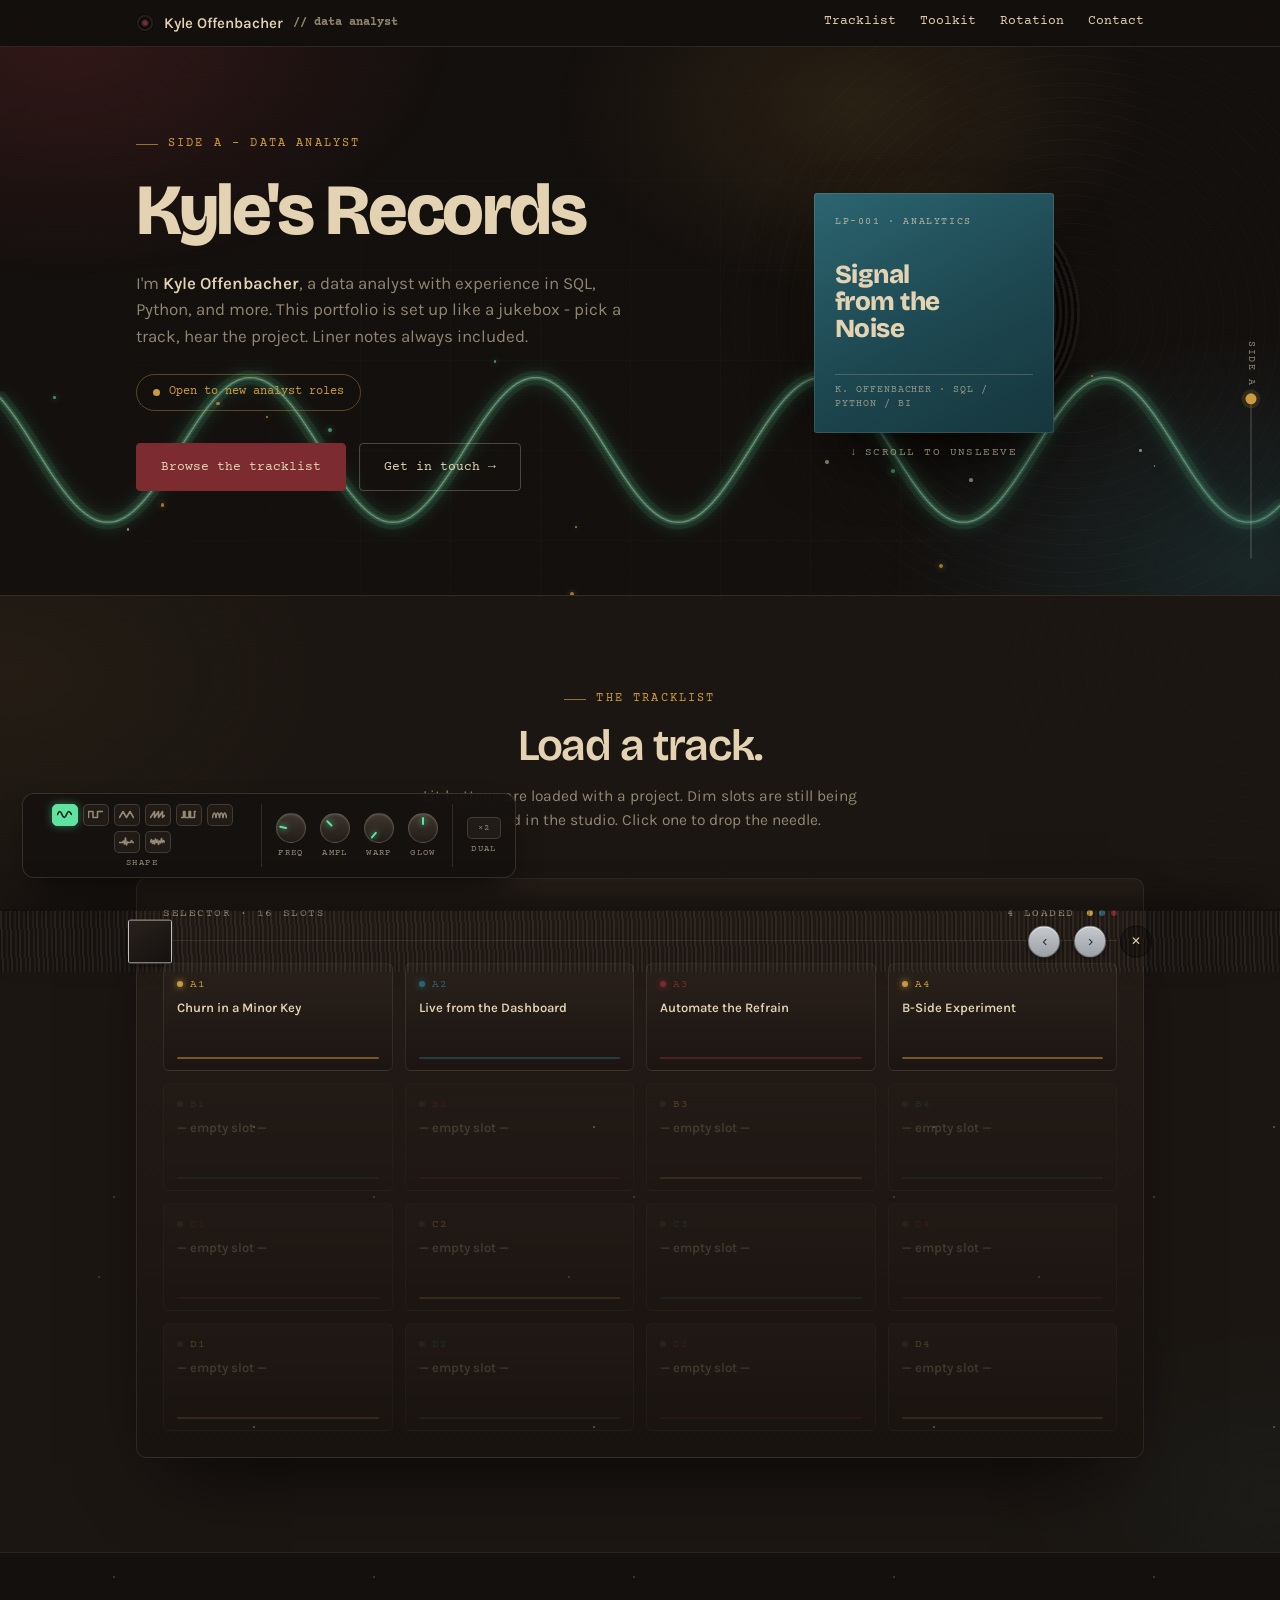
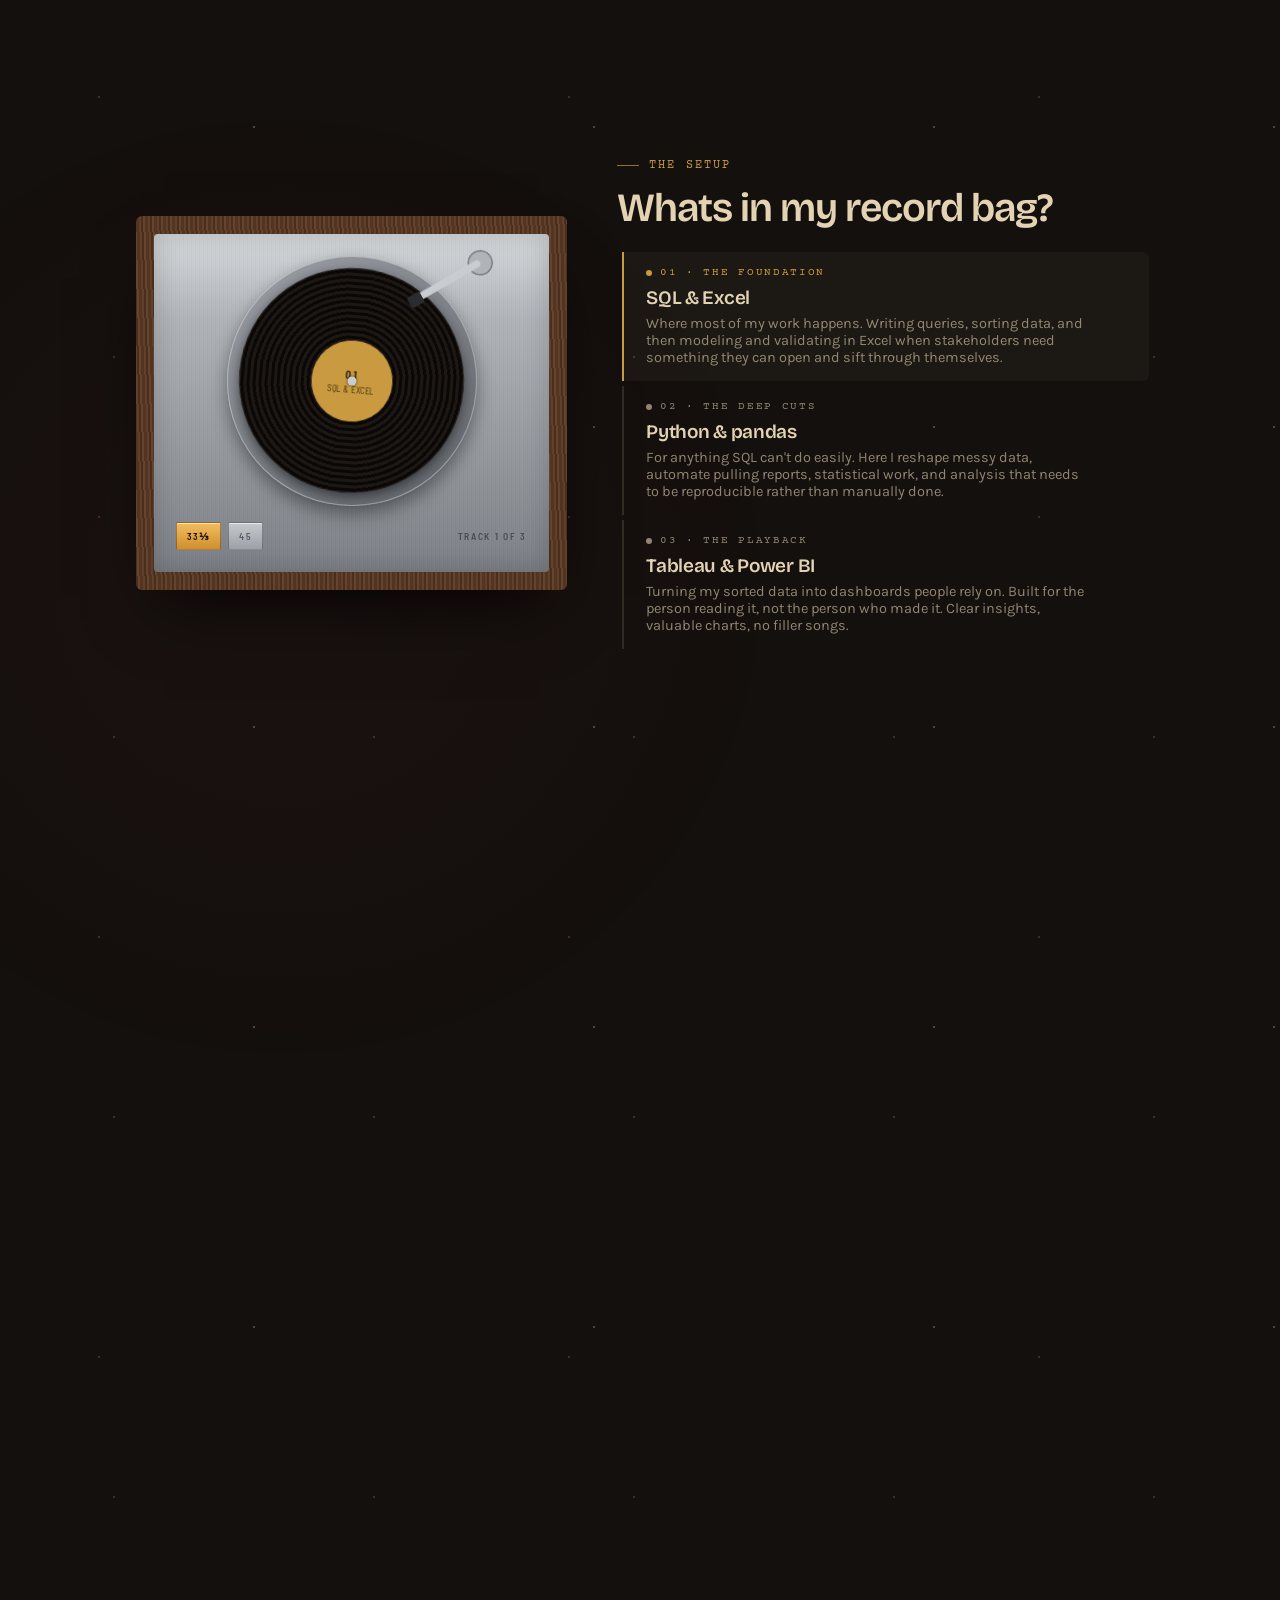
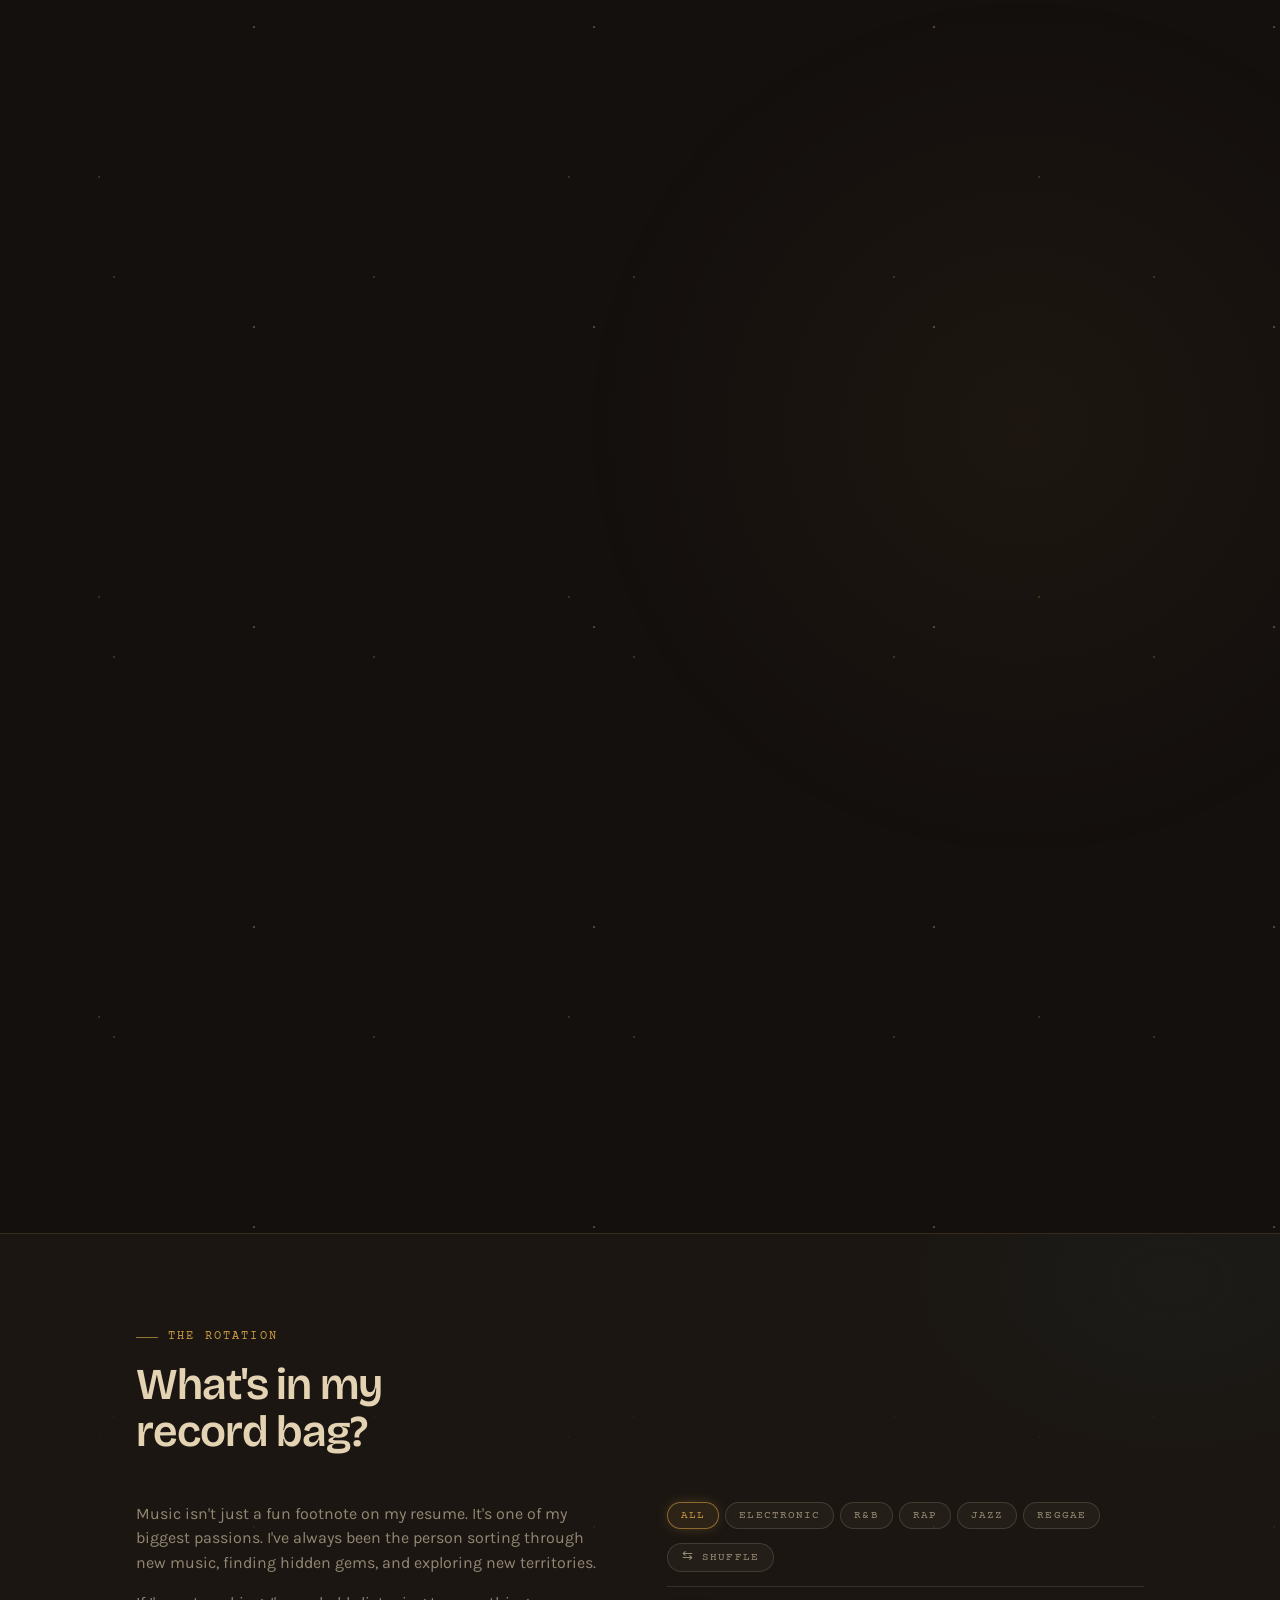
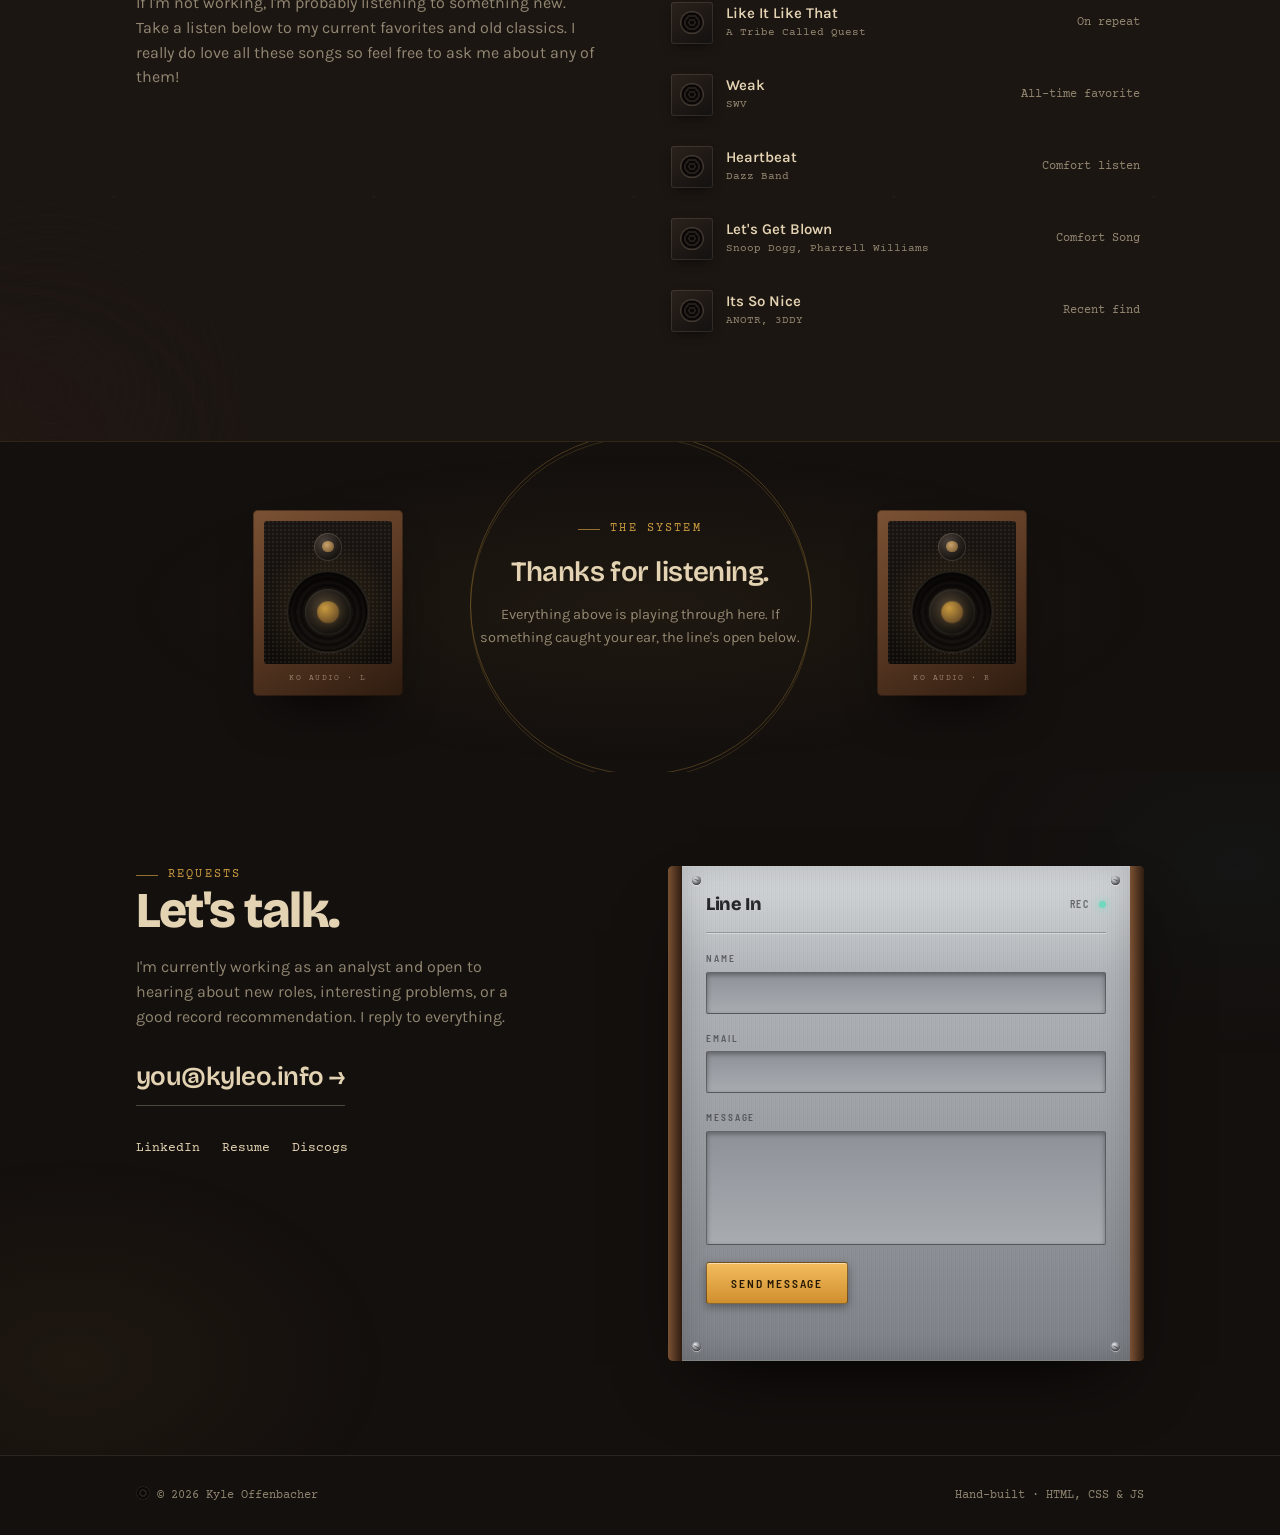
==== commit 3ad32b8f: "Add files via upload" ====
--- a/index.html
+++ b/index.html
@@ -3,8 +3,9 @@
 <head>
 <meta charset="UTF-8">
 <meta name="viewport" content="width=device-width, initial-scale=1.0">
-<title>Kyle Offenbacher — Data Analyst</title>
-<meta name="description" content="Kyle Offenbacher is a data analyst who turns messy data into decisions.">
+<title>Kyle Offenbacher - Data Analyst</title>
+<meta name="description" content="Kyle Offenbacher - Data Analyst. See my projects and work experience!">
+<link rel="icon" type="image/png" href="assets/images/favicon.png">
 <link rel="preconnect" href="https://fonts.googleapis.com">
 <link rel="preconnect" href="https://fonts.gstatic.com" crossorigin>
 <link href="https://fonts.googleapis.com/css2?family=Barlow+Semi+Condensed:wght@400;500;600&family=Bricolage+Grotesque:opsz,wght@12..96,400;12..96,600;12..96,800&family=Courier+Prime:wght@400;700&family=Karla:wght@400;500;600&display=swap" rel="stylesheet">
@@ -15,6 +16,8 @@
 <link rel="stylesheet" href="assets/css/03-hero.css">
 <link rel="stylesheet" href="assets/css/04-sections.css">
 <link rel="stylesheet" href="assets/css/05-components.css">
+<link rel="stylesheet" href="assets/css/06-spotify.css">
+<link rel="stylesheet" href="assets/css/07-ambient.css">
 </head>
 <body>
 
@@ -87,14 +90,14 @@
 
   <div class="wrap hero-grid">
     <div>
-      <div class="eyebrow fade-up">Side A — Data Analyst</div>
+      <div class="eyebrow fade-up">Side A - Data Analyst</div>
       <h1>
-        <span class="ln"><span>I turn messy data</span></span>
-        <span class="ln"><span>into decisions</span></span>
-        <span class="ln"><span class="brass">people act on.</span></span>
+        <span class="ln"><span>Kyle's Records</span></span>
+        <!-- <span class="ln"><span>into decisions</span></span> -->
+        <!-- <span class="ln"><span class="brass">people act on.</span></span> -->
       </h1>
-      <p class="sub fade-up d1">I'm <strong>Kyle Offenbacher</strong>, a data analyst who lives in SQL, Python, and dashboards by day and in record crates by night. This portfolio is set up like a jukebox — pick a track, hear the project.</p>
-      <div class="status fade-up d2"><span class="dot"></span>Currently employed — open to new analyst roles</div>
+      <p class="sub fade-up d1">I'm <strong>Kyle Offenbacher</strong>, a data analyst with experience in SQL, Python, and more. This portfolio is set up like a jukebox - pick a track, hear the project. Liner notes always included.</p>
+      <div class="status fade-up d2"><span class="dot"></span>Open to new analyst roles</div>
       <div class="hero-cta fade-up d3">
         <a href="#work" class="btn btn-solid">Browse the tracklist</a>
         <a href="#contact" class="btn">Get in touch →</a>
@@ -126,8 +129,8 @@
   <div class="wrap">
     <div class="sec-head center reveal">
       <div class="eyebrow center">The tracklist</div>
-      <h2>Select a track.</h2>
-      <p>Lit buttons are loaded with a project. Dim slots are still in the studio. Press one to drop the needle.</p>
+      <h2>Load a track.</h2>
+      <p>Lit buttons are loaded with a project. Dim slots are still being recorded in the studio. Click one to drop the needle.</p>
     </div>
     <div class="panel reveal">
       <div class="panel-top">
@@ -175,23 +178,23 @@
         <div>
           <div class="tt-head">
             <div class="eyebrow">The setup</div>
-            <h2>What I run through.</h2>
+            <h2>Whats in my record bag?</h2>
           </div>
           <div class="tt-tracks" id="ttTracks">
             <button class="tt-item is-active" data-accent="#C99A3F" aria-pressed="true">
               <span class="tt-num"><span class="play-dot"></span>01 · The Foundation</span>
               <h4>SQL &amp; Excel</h4>
-              <p>Where most of the work happens. Writing queries to pull and join data across tables, then modeling and validating in Excel when stakeholders need something they can open and poke at themselves.</p>
+              <p>Where most of my work happens. Writing queries, sorting data, and then modeling and validating in Excel when stakeholders need something they can open and sift through themselves.</p>
             </button>
             <button class="tt-item" data-accent="#2C6570" aria-pressed="false">
               <span class="tt-num"><span class="play-dot"></span>02 · The Deep Cuts</span>
               <h4>Python &amp; pandas</h4>
-              <p>For anything SQL can't do cleanly: reshaping messy data, automating recurring reports, statistical work, and analysis that needs to be reproducible rather than manually redone each month.</p>
+              <p>For anything SQL can't do easily. Here I reshape messy data, automate pulling reports, statistical work, and analysis that needs to be reproducible rather than manually done.</p>
             </button>
             <button class="tt-item" data-accent="#7C2B31" aria-pressed="false">
               <span class="tt-num"><span class="play-dot"></span>03 · The Playback</span>
               <h4>Tableau &amp; Power BI</h4>
-              <p>Turning finished analysis into dashboards people actually use. Built for the person reading it, not the person who made it — clear defaults, honest charts, no vanity metrics.</p>
+              <p>Turning my sorted data into dashboards people rely on. Built for the person reading it, not the person who made it. Clear insights, valuable charts, no filler songs.</p>
             </button>
           </div>
         </div>
@@ -203,21 +206,25 @@
 <section class="rotation-section" id="rotation">
   <div class="wrap">
     <div class="sec-head reveal">
-      <div class="eyebrow">On heavy rotation</div>
-      <h2>The other half<br>of the story.</h2>
+      <div class="eyebrow">The rotation</div>
+      <h2>What's in my <br>record bag?</h2>
     </div>
     <div class="rotation-grid">
       <div class="reveal">
-        <p>Music isn't a quirky footnote on my resume — it's the reason I got into data in the first place. I've always been the person tracking listening stats, building playlists with rules, and arguing about whether an album's sequencing actually works.</p>
-        <p>Turns out that's the same instinct analysis runs on: noticing patterns, caring about how something is structured, and being willing to defend a take with evidence. The crate on the right is what's been spinning lately.</p>
-      </div>
-      <div class="crate" id="crate">
-        <!-- EDIT THESE: your actual records -->
-        <div class="crate-row"><span class="cr-name">Artist or album name</span><span class="cr-note">On repeat</span></div>
-        <div class="crate-row"><span class="cr-name">Artist or album name</span><span class="cr-note">All-time favorite</span></div>
-        <div class="crate-row"><span class="cr-name">Artist or album name</span><span class="cr-note">Recent find</span></div>
-        <div class="crate-row"><span class="cr-name">Artist or album name</span><span class="cr-note">Comfort listen</span></div>
-        <div class="crate-row"><span class="cr-name">Artist or album name</span><span class="cr-note">Best live show</span></div>
+        <p>Music isn't just a fun footnote on my resume. It's one of my biggest passions. I've always been the person sorting through new music, finding hidden gems, and exploring new territories.</p>
+        <p>If I'm not working, I'm probably listening to something new. Take a listen below to my current favorites and old classics. I really do love all these songs so feel free to ask me about any of them!</p>
+      </div>
+      <!-- Genre buttons, shuffle, and the rows are all generated from the
+           `crate` array in assets/js/02-data.js -->
+      <div>
+        <div class="crate-head">
+          <div class="crate-genres" id="crateGenres" role="group" aria-label="Filter crate by genre"></div>
+          <button class="crate-shuffle" id="crateShuffle" type="button">
+            <span class="cs-icon" aria-hidden="true">&#8646;</span>
+            <span class="cs-label">Shuffle</span>
+          </button>
+        </div>
+        <div class="crate" id="crate"></div>
       </div>
     </div>
   </div>
@@ -256,11 +263,11 @@
       <div class="eyebrow">Requests</div>
       <h2>Let's talk.</h2>
       <p class="lede">I'm currently working as an analyst and open to hearing about new roles, interesting problems, or a good record recommendation. I reply to everything.</p>
-      <a href="mailto:you@kyleo.info" class="big-link" id="emailLink">you@kyleo.info →</a>
+      <a href="mailto:kyle.offenbacher@gmail.com" class="big-link" id="emailLink">kyle.offenbacher@gmail.com →</a>
       <div class="social-row">
         <a href="#" target="_blank" rel="noopener">LinkedIn</a>
-        <a href="#" target="_blank" rel="noopener">GitHub</a>
         <a href="#" target="_blank" rel="noopener">Resume</a>
+        <a href="#" target="_blank" rel="noopener">Discogs</a>
       </div>
     </div>
 
@@ -359,5 +366,23 @@
 <script src="assets/js/07-contact.js"></script>
 <script src="assets/js/08-turntable.js"></script>
 <script src="assets/js/09-main.js"></script>
+
+<!-- Now playing bar. One Spotify player, controlled from the crate rows. -->
+<div class="np-bar" id="npBar" aria-live="polite">
+  <div class="np-inner">
+    <span class="np-art"><img id="npArt" alt=""></span>
+    <span class="np-meta">
+      <span class="np-title" id="npTitle"></span>
+      <span class="np-artist" id="npArtist"></span>
+    </span>
+    <div class="np-embed" id="npEmbed"></div>
+    <button class="np-btn" id="npPrev" aria-label="Previous track">&#8249;</button>
+    <button class="np-btn" id="npNext" aria-label="Next track">&#8250;</button>
+    <button class="np-btn np-close" id="npClose" aria-label="Close player">&#10005;</button>
+  </div>
+</div>
+
+<script src="https://open.spotify.com/embed/iframe-api/v1" async></script>
+<script src="assets/js/10-spotify.js"></script>
 </body>
-</html>
+</html>
--- a/assets/css/06-spotify.css
+++ b/assets/css/06-spotify.css
@@ -0,0 +1,190 @@
+/* Spotify — crate rows with cover art, and the now-playing bar */
+
+/* ===== CRATE ROWS (now buttons, generated from the crate array) ===== */
+.crate-row{
+  width:100%;background:none;border:none;color:inherit;font:inherit;
+  text-align:left;cursor:pointer;gap:14px;
+}
+.cr-left{display:flex;align-items:center;gap:13px;min-width:0;flex:1;}
+
+.cr-art{
+  position:relative;width:42px;height:42px;flex-shrink:0;border-radius:3px;
+  overflow:hidden;background:linear-gradient(145deg,#2A211B,#141110);
+  box-shadow:0 4px 12px -4px rgba(0,0,0,.7),inset 0 0 0 1px rgba(227,211,179,.12);
+}
+.cr-art img{width:100%;height:100%;object-fit:cover;display:block;}
+/* vinyl placeholder when no art is set */
+.cr-art.no-art::after{
+  content:'';position:absolute;inset:22%;border-radius:50%;
+  background:repeating-radial-gradient(circle at center,#0a0807 0 2px,#241d19 2px 4px);
+  box-shadow:inset 0 0 0 1px rgba(227,211,179,.15);
+}
+.cr-play{
+  position:absolute;inset:0;display:flex;align-items:center;justify-content:center;
+  background:rgba(10,8,7,.62);color:var(--manila);font-size:11px;
+  opacity:0;transition:opacity .25s var(--ease);backdrop-filter:blur(1px);
+}
+.crate-row:hover .cr-play,
+.crate-row:focus-visible .cr-play{opacity:1;}
+.crate-row.is-playing .cr-play{opacity:1;color:var(--brass);}
+
+.cr-meta{display:flex;flex-direction:column;gap:2px;min-width:0;}
+.cr-name{
+  font-weight:600;font-size:15px;line-height:1.25;
+  white-space:nowrap;overflow:hidden;text-overflow:ellipsis;
+}
+.cr-artist{
+  font-family:'Courier Prime',monospace;font-size:11px;color:var(--manila-dim);
+  white-space:nowrap;overflow:hidden;text-overflow:ellipsis;
+}
+.crate-row.is-playing .cr-name{color:var(--brass);}
+
+/* little animated bars on the row that's playing */
+.cr-eq{display:none;align-items:flex-end;gap:2px;height:11px;margin-left:8px;flex-shrink:0;}
+.crate-row.is-playing .cr-eq{display:flex;}
+.cr-eq i{
+  width:2px;background:var(--brass);border-radius:1px;display:block;
+  animation:crEq .7s ease-in-out infinite alternate;
+}
+.cr-eq i:nth-child(2){animation-delay:.18s;}
+.cr-eq i:nth-child(3){animation-delay:.36s;}
+@keyframes crEq{from{height:3px;}to{height:11px;}}
+
+/* ===== NOW PLAYING BAR ===== */
+.np-bar{
+  position:fixed;left:0;right:0;bottom:0;z-index:120;
+  transform:translateY(115%);transition:transform .45s var(--ease);
+  background:linear-gradient(180deg,var(--walnut-hi),var(--walnut) 40%,var(--walnut-lo));
+  background-image:var(--grain);
+  border-top:1px solid rgba(0,0,0,.6);
+  box-shadow:0 -18px 44px -20px rgba(0,0,0,.9);
+  padding:9px 0 calc(9px + env(safe-area-inset-bottom,0px));
+}
+.np-bar.show{transform:translateY(0);}
+
+.np-inner{
+  max-width:1060px;margin:0 auto;padding:0 18px;
+  display:flex;align-items:center;gap:14px;
+}
+.np-art{
+  width:44px;height:44px;flex-shrink:0;border-radius:3px;overflow:hidden;
+  background:linear-gradient(145deg,#2A211B,#141110);
+  box-shadow:0 4px 12px -4px rgba(0,0,0,.8),inset 0 0 0 1px rgba(227,211,179,.14);
+}
+.np-art img{width:100%;height:100%;object-fit:cover;display:block;}
+.np-meta{display:flex;flex-direction:column;gap:2px;min-width:0;width:170px;flex-shrink:0;}
+.np-title{
+  font-weight:600;font-size:13.5px;color:var(--manila);line-height:1.25;
+  white-space:nowrap;overflow:hidden;text-overflow:ellipsis;
+}
+.np-artist{
+  font-family:'Courier Prime',monospace;font-size:10.5px;color:rgba(227,211,179,.65);
+  white-space:nowrap;overflow:hidden;text-overflow:ellipsis;
+}
+/* the Spotify iframe mounts here and provides play/pause + scrubbing */
+.np-embed{flex:1;min-width:0;}
+.np-embed iframe{display:block;border-radius:8px;}
+
+.np-btn{
+  width:32px;height:32px;flex-shrink:0;border-radius:50%;
+  display:flex;align-items:center;justify-content:center;
+  background:linear-gradient(180deg,#C6CACE,#9DA1A7);
+  border:1px solid rgba(0,0,0,.35);color:var(--engrave);
+  font-size:15px;line-height:1;
+  box-shadow:0 1px 0 rgba(255,255,255,.6) inset,0 2px 5px rgba(0,0,0,.35);
+  transition:transform .12s var(--ease);
+}
+.np-btn:hover{transform:translateY(-1px);}
+.np-btn:active{transform:translateY(1px);box-shadow:0 1px 4px rgba(0,0,0,.5) inset;}
+.np-close{
+  background:rgba(0,0,0,.25);border-color:rgba(0,0,0,.4);color:var(--manila);
+  box-shadow:none;font-size:12px;
+}
+
+@media(max-width:760px){
+  .np-meta{display:none;}
+  .np-inner{gap:10px;padding:0 12px;}
+  .np-art{width:38px;height:38px;}
+}
+@media(max-width:460px){
+  .np-art{display:none;}
+}
+
+/* keep the bar from covering the scope controls */
+body.np-open .scope-ctl{bottom:104px;}
+@media(max-width:700px){
+  body.np-open .scope-ctl{bottom:96px;}
+}
+
+/* rows with no track ID yet: readable, just not clickable */
+.crate-row.no-track{cursor:default;}
+.crate-row.no-track .cr-play{display:none;}
+.crate-row.no-track .cr-name{color:var(--manila-dim);}
+/* ===== GENRE FILTER + SHUFFLE ===== */
+.crate-head{
+  display:flex;align-items:center;justify-content:space-between;
+  gap:14px;margin-bottom:14px;flex-wrap:wrap;
+}
+.crate-genres{display:flex;gap:6px;flex-wrap:wrap;}
+.genre-chip{
+  display:inline-flex;align-items:center;
+  font-family:'Courier Prime',monospace;font-size:11px;letter-spacing:.1em;
+  text-transform:uppercase;color:var(--manila-dim);
+  background:rgba(227,211,179,.04);
+  border:1px solid rgba(227,211,179,.16);border-radius:100px;
+  padding:7px 13px;line-height:1;
+  transition:color .25s var(--ease),border-color .25s var(--ease),
+             background .25s var(--ease),transform .15s var(--ease);
+}
+.genre-chip:hover:not(:disabled){
+  color:var(--manila);border-color:rgba(227,211,179,.4);transform:translateY(-1px);
+}
+.genre-chip.on{
+  color:var(--brass);border-color:rgba(201,154,63,.6);
+  background:rgba(201,154,63,.10);
+  box-shadow:0 0 14px -4px rgba(201,154,63,.5);
+}
+.genre-chip:disabled{opacity:.32;cursor:default;}
+
+.crate-shuffle{
+  display:inline-flex;align-items:center;gap:8px;flex-shrink:0;
+  font-family:'Courier Prime',monospace;font-size:11px;letter-spacing:.1em;
+  text-transform:uppercase;color:var(--manila-dim);
+  background:rgba(227,211,179,.04);
+  border:1px solid rgba(227,211,179,.16);border-radius:100px;
+  padding:7px 14px;line-height:1;
+  transition:color .25s var(--ease),border-color .25s var(--ease),
+             background .25s var(--ease),transform .15s var(--ease),opacity .25s var(--ease);
+}
+.crate-shuffle:hover:not(:disabled){
+  color:var(--brass);border-color:rgba(201,154,63,.55);
+  background:rgba(201,154,63,.08);transform:translateY(-1px);
+}
+.crate-shuffle:active:not(:disabled){transform:translateY(1px);}
+.crate-shuffle:disabled{opacity:.3;cursor:not-allowed;}
+.cs-icon{display:inline-block;font-size:13px;line-height:1;}
+.crate-shuffle.spin .cs-icon{animation:csSpin .6s var(--ease);}
+@keyframes csSpin{
+  0%{transform:rotate(0) scale(1);}
+  50%{transform:rotate(180deg) scale(1.25);}
+  100%{transform:rotate(360deg) scale(1);}
+}
+
+.crate-empty{
+  padding:26px 4px;text-align:center;
+  font-family:'Courier Prime',monospace;font-size:12px;letter-spacing:.1em;
+  text-transform:uppercase;color:var(--manila-dim);opacity:.6;
+  border-bottom:1px solid rgba(227,211,179,.14);
+}
+
+/* the crate is re-rendered on filter/shuffle, so cover more rows
+   than the original five in case CRATE_DISPLAY_COUNT is raised */
+.crate.is-visible .crate-row:nth-child(6){transition-delay:.50s;}
+.crate.is-visible .crate-row:nth-child(7){transition-delay:.59s;}
+.crate.is-visible .crate-row:nth-child(8){transition-delay:.68s;}
+
+@media(max-width:520px){
+  .crate-head{gap:10px;}
+  .genre-chip{padding:6px 10px;font-size:10px;letter-spacing:.06em;}
+  .crate-shuffle{padding:6px 12px;font-size:10px;}
+}
--- a/assets/css/07-ambient.css
+++ b/assets/css/07-ambient.css
@@ -0,0 +1,250 @@
+/* Section ambience — quiet motion behind every section, not just the hero.
+
+   How this works: each section already has `position:relative; z-index:1`
+   (set in 02-chrome.css), which makes it a stacking context. A child at
+   z-index:-1 therefore paints ABOVE the section's own background but BELOW
+   its content — so no z-index juggling is needed on .wrap.
+
+   Everything here is low-alpha and slow on purpose. If you want more or
+   less of it, change the `opacity` on each ::before rather than the
+   gradients themselves. */
+
+/* ===== TRACKLIST ===== */
+.jukebox-section{overflow:hidden;}
+.jukebox-section::before{
+  content:'';position:absolute;inset:-15%;z-index:-1;pointer-events:none;
+  opacity:.55;
+  background:
+    radial-gradient(ellipse 520px 340px at 12% 18%, rgba(201,154,63,.10), transparent 62%),
+    radial-gradient(ellipse 480px 320px at 88% 84%, rgba(44,101,112,.12), transparent 62%);
+  animation:ambDriftA 34s ease-in-out infinite alternate;
+}
+/* a sliver of a record edge, top right */
+.jukebox-section::after{
+  content:'';position:absolute;z-index:-1;pointer-events:none;
+  width:620px;height:620px;right:-260px;top:-240px;border-radius:50%;
+  opacity:.13;
+  background:repeating-radial-gradient(circle at center,
+    transparent 0 11px, rgba(227,211,179,.10) 11px 12px);
+  mask-image:radial-gradient(circle at center,#000 42%,transparent 70%);
+  -webkit-mask-image:radial-gradient(circle at center,#000 42%,transparent 70%);
+  animation:ambSpin 150s linear infinite;
+}
+
+/* ===== TURNTABLE =====
+   No overflow:hidden here on purpose — this section contains a
+   position:sticky child, and an overflowing ancestor breaks sticky. */
+.turntable-section::before{
+  content:'';position:absolute;inset:0;z-index:-1;pointer-events:none;
+  opacity:.5;
+  background:
+    radial-gradient(ellipse 60% 26% at 22% 22%, rgba(124,43,49,.14), transparent 65%),
+    radial-gradient(ellipse 55% 24% at 80% 72%, rgba(201,154,63,.10), transparent 65%);
+  animation:ambBreathe 26s ease-in-out infinite alternate;
+}
+
+/* ===== ROTATION / CRATE ===== */
+.rotation-section{overflow:hidden;}
+.rotation-section::before{
+  content:'';position:absolute;inset:-15%;z-index:-1;pointer-events:none;
+  opacity:.55;
+  background:
+    radial-gradient(ellipse 500px 330px at 82% 16%, rgba(44,101,112,.13), transparent 62%),
+    radial-gradient(ellipse 460px 300px at 10% 88%, rgba(124,43,49,.12), transparent 62%);
+  animation:ambDriftB 38s ease-in-out infinite alternate;
+}
+/* stacked record edges, bottom left, like a crate seen side-on */
+.rotation-section::after{
+  content:'';position:absolute;z-index:-1;pointer-events:none;
+  width:560px;height:560px;left:-230px;bottom:-230px;border-radius:50%;
+  opacity:.12;
+  background:repeating-radial-gradient(circle at center,
+    transparent 0 10px, rgba(227,211,179,.10) 10px 11px);
+  mask-image:radial-gradient(circle at center,#000 40%,transparent 70%);
+  -webkit-mask-image:radial-gradient(circle at center,#000 40%,transparent 70%);
+  animation:ambSpin 190s linear infinite reverse;
+}
+
+/* ===== SPEAKERS ===== */
+.speakers-band::before{
+  content:'';position:absolute;inset:0;z-index:-1;pointer-events:none;
+  opacity:.6;
+  background:radial-gradient(ellipse 60% 70% at 50% 50%, rgba(201,154,63,.10), transparent 68%);
+  animation:ambPulse 9s ease-in-out infinite;
+}
+
+/* ===== CONTACT ===== */
+.contact{overflow:hidden;}
+.contact::before{
+  content:'';position:absolute;inset:-15%;z-index:-1;pointer-events:none;
+  opacity:.55;
+  background:
+    radial-gradient(ellipse 520px 340px at 16% 78%, rgba(201,154,63,.11), transparent 62%),
+    radial-gradient(ellipse 480px 320px at 86% 22%, rgba(44,101,112,.12), transparent 62%);
+  animation:ambDriftA 30s ease-in-out infinite alternate-reverse;
+}
+
+/* ===== PANELS =====
+   The tracklist panel is a large flat box; a very slow sheen keeps it
+   from reading as dead space. */
+.panel{position:relative;overflow:hidden;}
+.panel::before{
+  content:'';position:absolute;top:-60%;bottom:-60%;left:-40%;width:28%;
+  pointer-events:none;z-index:0;
+  background:linear-gradient(90deg,transparent,rgba(227,211,179,.045),transparent);
+  animation:ambSheen 17s ease-in-out infinite;
+}
+.panel > *{position:relative;z-index:1;}
+
+/* ===== KEYFRAMES ===== */
+@keyframes ambDriftA{
+  0%{transform:translate(0,0) scale(1);}
+  50%{transform:translate(2.5%,-2%) scale(1.05);}
+  100%{transform:translate(-2%,1.5%) scale(1.02);}
+}
+@keyframes ambDriftB{
+  0%{transform:translate(0,0) scale(1.02);}
+  50%{transform:translate(-3%,2%) scale(1.06);}
+  100%{transform:translate(2%,-1%) scale(1);}
+}
+@keyframes ambBreathe{
+  0%{opacity:.38;transform:scale(1);}
+  100%{opacity:.62;transform:scale(1.04);}
+}
+@keyframes ambPulse{
+  0%,100%{opacity:.42;transform:scale(1);}
+  50%{opacity:.72;transform:scale(1.06);}
+}
+@keyframes ambSpin{to{transform:rotate(360deg);}}
+/* Sheens travel with transform rather than `left`: animating a layout
+   property would force a reflow on every frame. */
+@keyframes ambSheen{
+  0%{transform:translateX(0) rotate(12deg);}
+  55%{transform:translateX(620%) rotate(12deg);}
+  100%{transform:translateX(620%) rotate(12deg);}
+}
+
+/* Anyone who asked for less motion gets the colour but none of the drift.
+   (The global reduced-motion rule in 01-base.css already cuts the
+   durations; this also parks the layers at a sensible resting state.) */
+@media (prefers-reduced-motion:reduce){
+  .jukebox-section::after,
+  .rotation-section::after,
+  .panel::before{display:none;}
+}
+
+/* =========================================================
+   SECOND LAYER OF AMBIENCE
+   Everything below is additive — slower, fainter, and aimed at the
+   surfaces the first pass left flat (metal panels, the footer, the
+   long turntable scroll). Same rule as above: tune `opacity`, not
+   the gradients.
+   ========================================================= */
+
+/* ---- drifting dust over the turntable scroll ----
+   The turntable section is over three viewports tall, so a static
+   wash reads as dead space on the way through. These are the only
+   moving specks outside the hero. */
+.turntable-section::after{
+  content:'';position:absolute;inset:-20%;z-index:-1;pointer-events:none;
+  opacity:.5;
+  background-image:
+    radial-gradient(circle, rgba(227,211,179,.55) 1px, transparent 1.6px),
+    radial-gradient(circle, rgba(201,154,63,.45)  1px, transparent 1.6px),
+    radial-gradient(circle, rgba(227,211,179,.35) 1px, transparent 1.6px);
+  background-size:340px 300px, 470px 420px, 260px 380px;
+  background-position:0 0, 120px 90px, 240px 30px;
+  animation:ambDust 90s linear infinite;
+}
+
+/* ---- soundwaves leaving the speakers ---- */
+.speakers-band::after{
+  content:'';position:absolute;top:50%;left:50%;z-index:-1;pointer-events:none;
+  width:340px;height:340px;margin:-170px 0 0 -170px;border-radius:50%;
+  border:1px solid rgba(201,154,63,.20);
+  animation:ambRipple 7s ease-out infinite;
+}
+.speakers-band .spk-mid::before,
+.speakers-band .spk-mid::after{
+  content:'';position:absolute;top:50%;left:50%;z-index:-1;pointer-events:none;
+  width:340px;height:340px;margin:-170px 0 0 -170px;border-radius:50%;
+  border:1px solid rgba(201,154,63,.16);
+  animation:ambRipple 7s ease-out infinite;
+}
+.speakers-band .spk-mid::before{animation-delay:2.3s;}
+.speakers-band .spk-mid::after{animation-delay:4.6s;}
+.speakers-band .spk-mid{position:relative;}
+
+/* ---- a slow shaft of light across the contact panel ---- */
+.contact::after{
+  content:'';position:absolute;z-index:-1;pointer-events:none;
+  top:-40%;bottom:-40%;left:-30%;width:22%;
+  background:linear-gradient(90deg,transparent,rgba(227,211,179,.05),transparent);
+  animation:ambShaft 23s ease-in-out infinite;
+}
+
+/* ---- run-out groove at the very bottom ---- */
+footer{position:relative;overflow:hidden;}
+footer::before{
+  content:'';position:absolute;z-index:-1;pointer-events:none;
+  width:760px;height:760px;left:50%;top:-620px;margin-left:-380px;border-radius:50%;
+  opacity:.10;
+  background:repeating-radial-gradient(circle at center,
+    transparent 0 9px, rgba(227,211,179,.12) 9px 10px);
+  mask-image:radial-gradient(circle at center,transparent 62%,#000 78%,transparent 92%);
+  -webkit-mask-image:radial-gradient(circle at center,transparent 62%,#000 78%,transparent 92%);
+  animation:ambSpin 220s linear infinite;
+}
+
+/* ---- specular sheen on the brushed metal ----
+   Both of these already clip their contents, so the highlight stays
+   on the faceplate. .faceplate and .plinth-top use ::after for the
+   brushed texture, so the sheen goes on ::before. */
+.plinth-top::before,
+.faceplate::before{
+  content:'';position:absolute;top:-60%;bottom:-60%;left:-45%;width:26%;
+  z-index:1;pointer-events:none;
+  background:linear-gradient(90deg,transparent,rgba(255,255,255,.13),transparent);
+  animation:ambSheen 21s ease-in-out infinite;
+}
+.plinth-top::before{animation-duration:26s;animation-delay:3s;}
+
+/* ---- a breath of light inside the speaker cabinets ---- */
+.spk-baffle::after{
+  content:'';position:absolute;inset:0;z-index:1;pointer-events:none;
+  background:radial-gradient(circle at 50% 62%, rgba(201,154,63,.16), transparent 62%);
+  animation:ambPulse 6.5s ease-in-out infinite;
+}
+
+/* ---- hairline of warm light along the top of the banded sections ---- */
+.jukebox-section, .rotation-section, .speakers-band{
+  border-top-color:rgba(201,154,63,.16);
+}
+
+/* ===== KEYFRAMES ===== */
+@keyframes ambDust{
+  from{transform:translate3d(0,0,0);}
+  to{transform:translate3d(-120px,-190px,0);}
+}
+@keyframes ambRipple{
+  0%{transform:scale(.35);opacity:0;}
+  18%{opacity:.55;}
+  100%{transform:scale(1.5);opacity:0;}
+}
+@keyframes ambShaft{
+  0%{transform:translateX(0) rotate(14deg);}
+  55%{transform:translateX(700%) rotate(14deg);}
+  100%{transform:translateX(700%) rotate(14deg);}
+}
+
+/* Decorative extras go away for anyone who asked for less motion. */
+@media (prefers-reduced-motion:reduce){
+  .turntable-section::after,
+  .speakers-band::after,
+  .speakers-band .spk-mid::before,
+  .speakers-band .spk-mid::after,
+  .contact::after,
+  footer::before,
+  .plinth-top::before,
+  .faceplate::before{display:none;}
+}
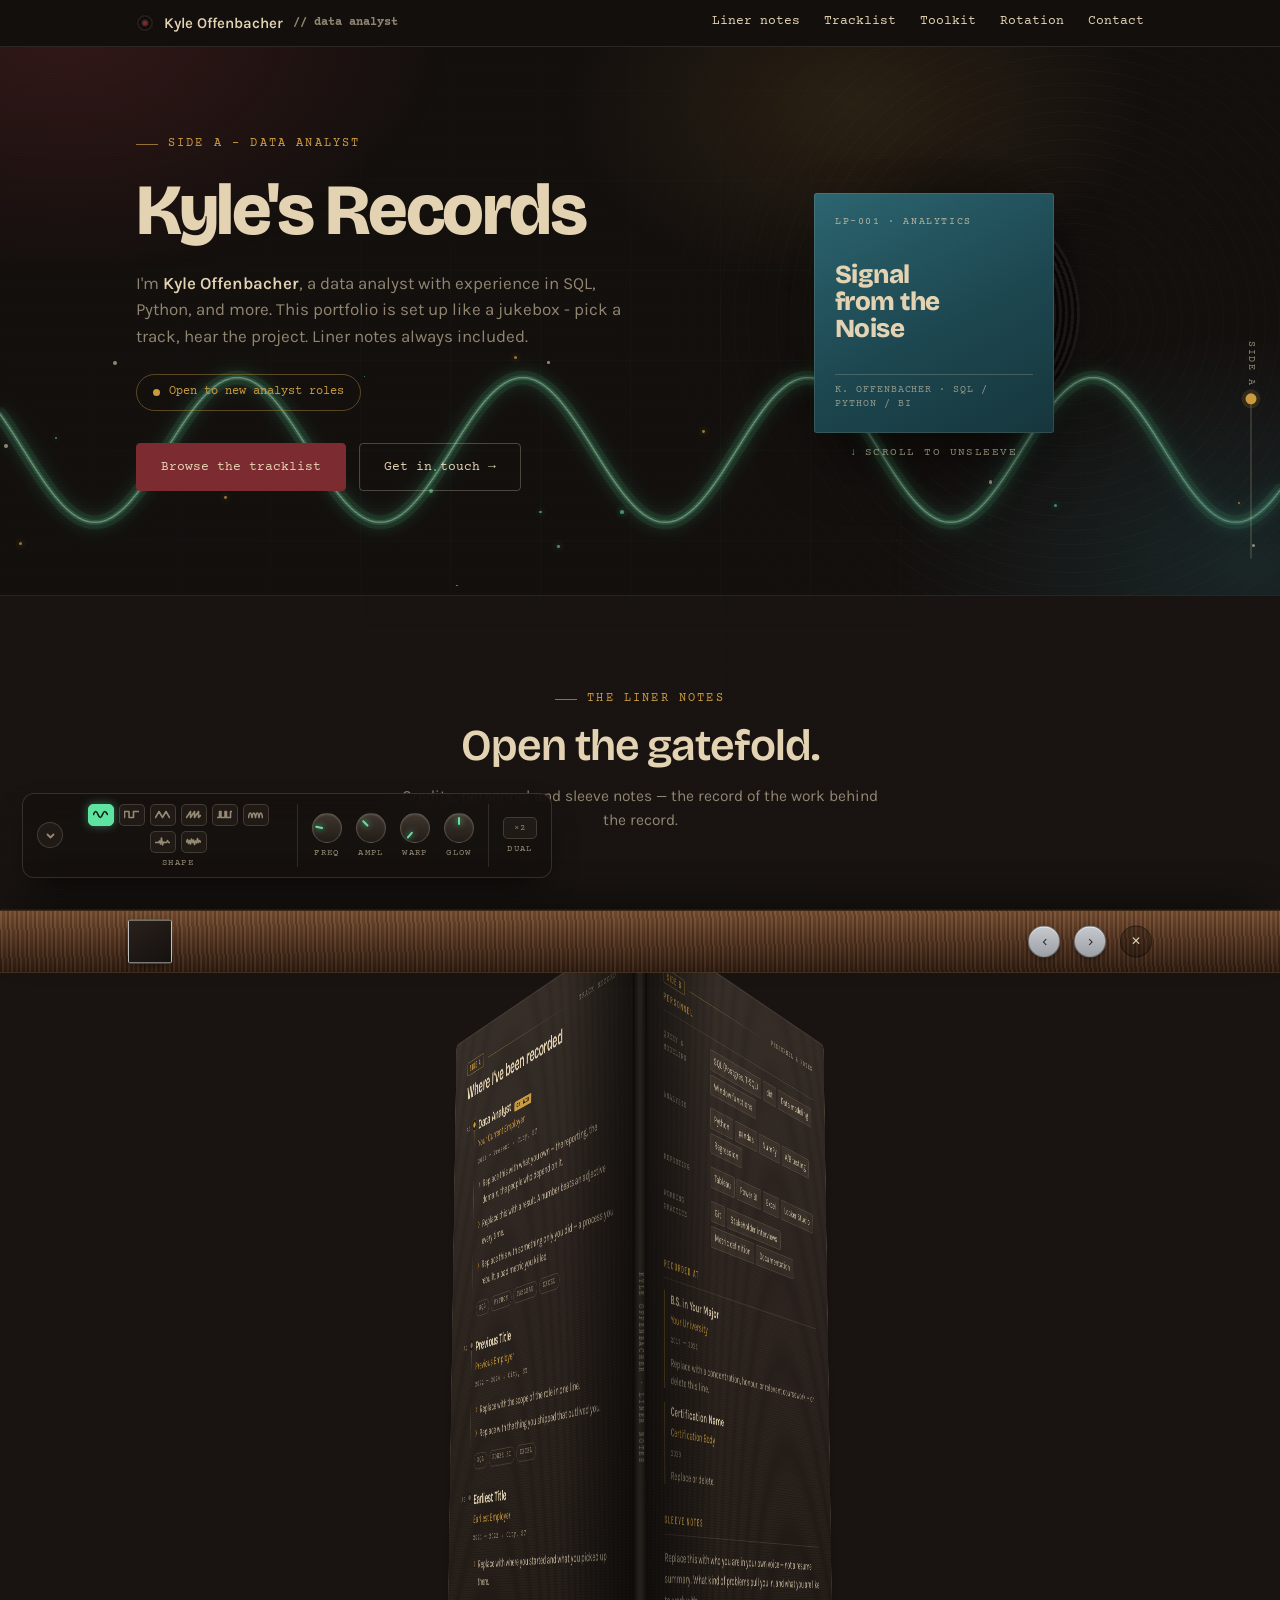
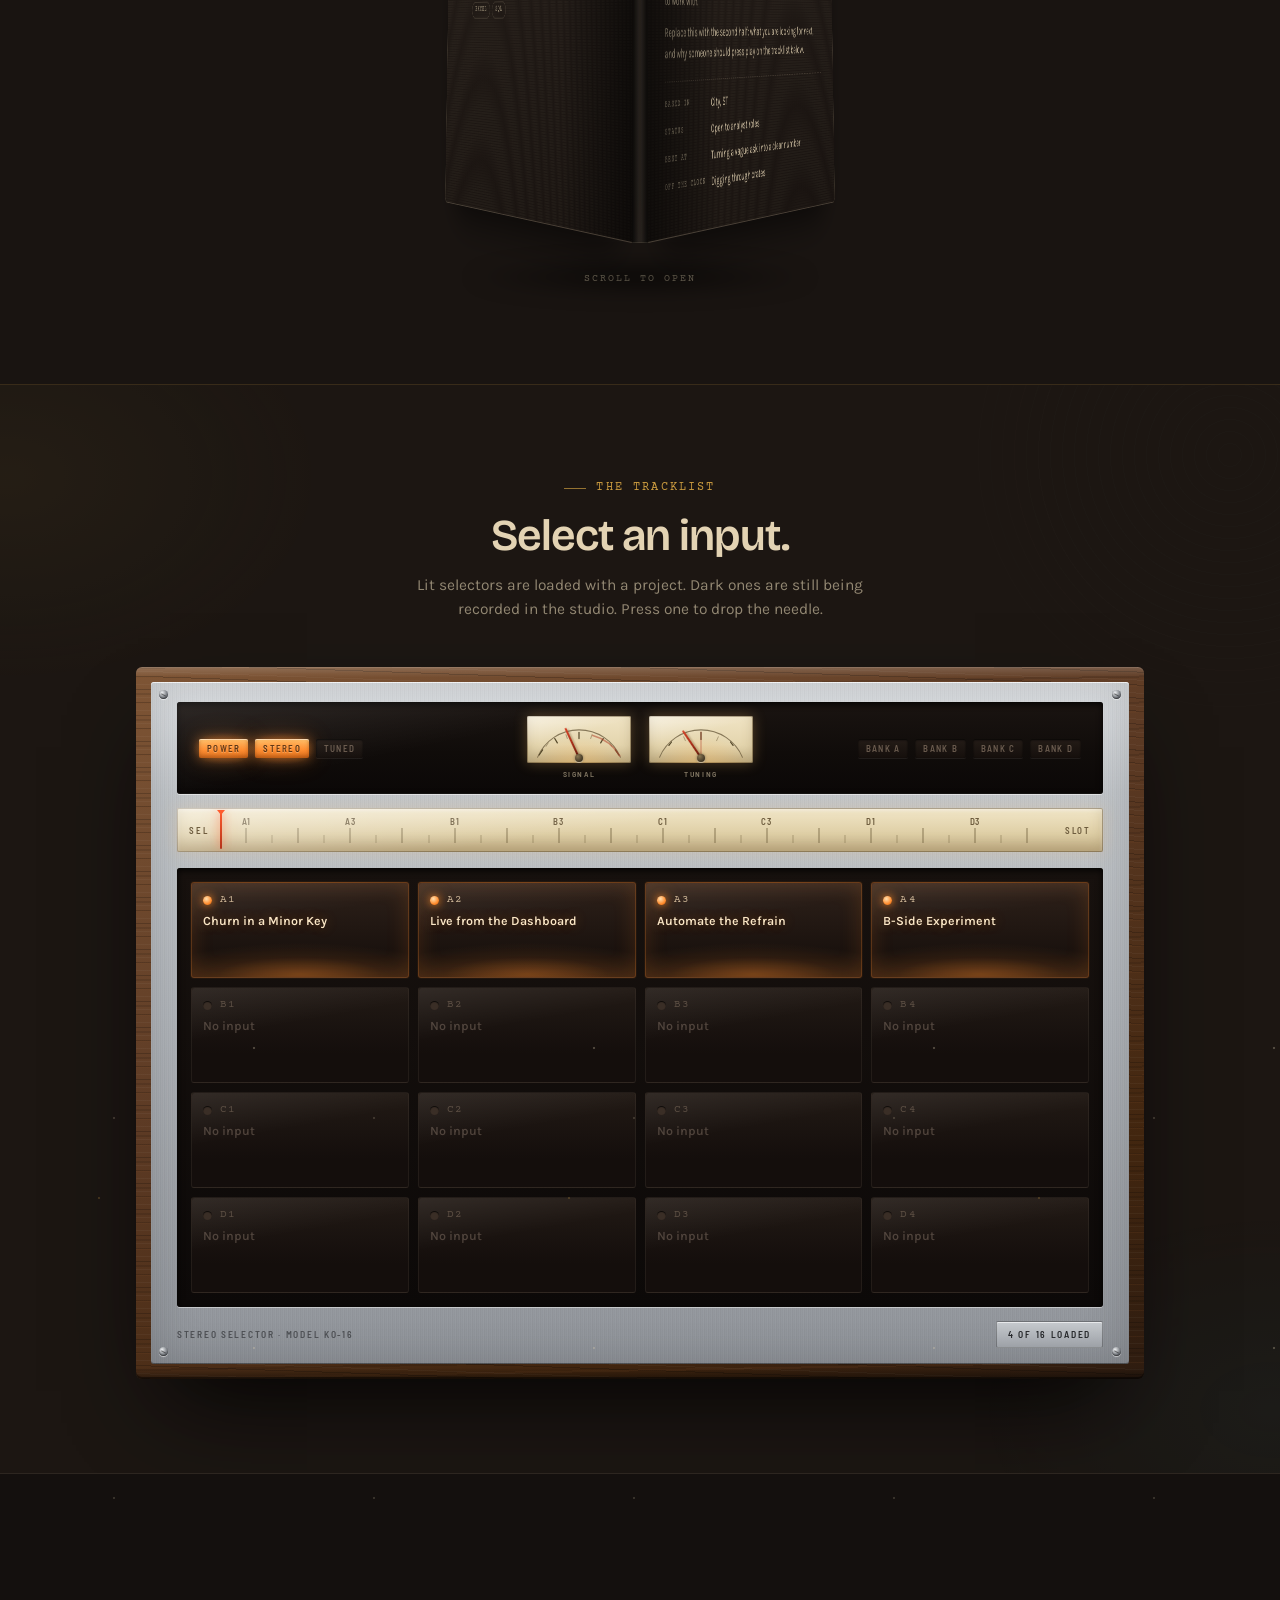
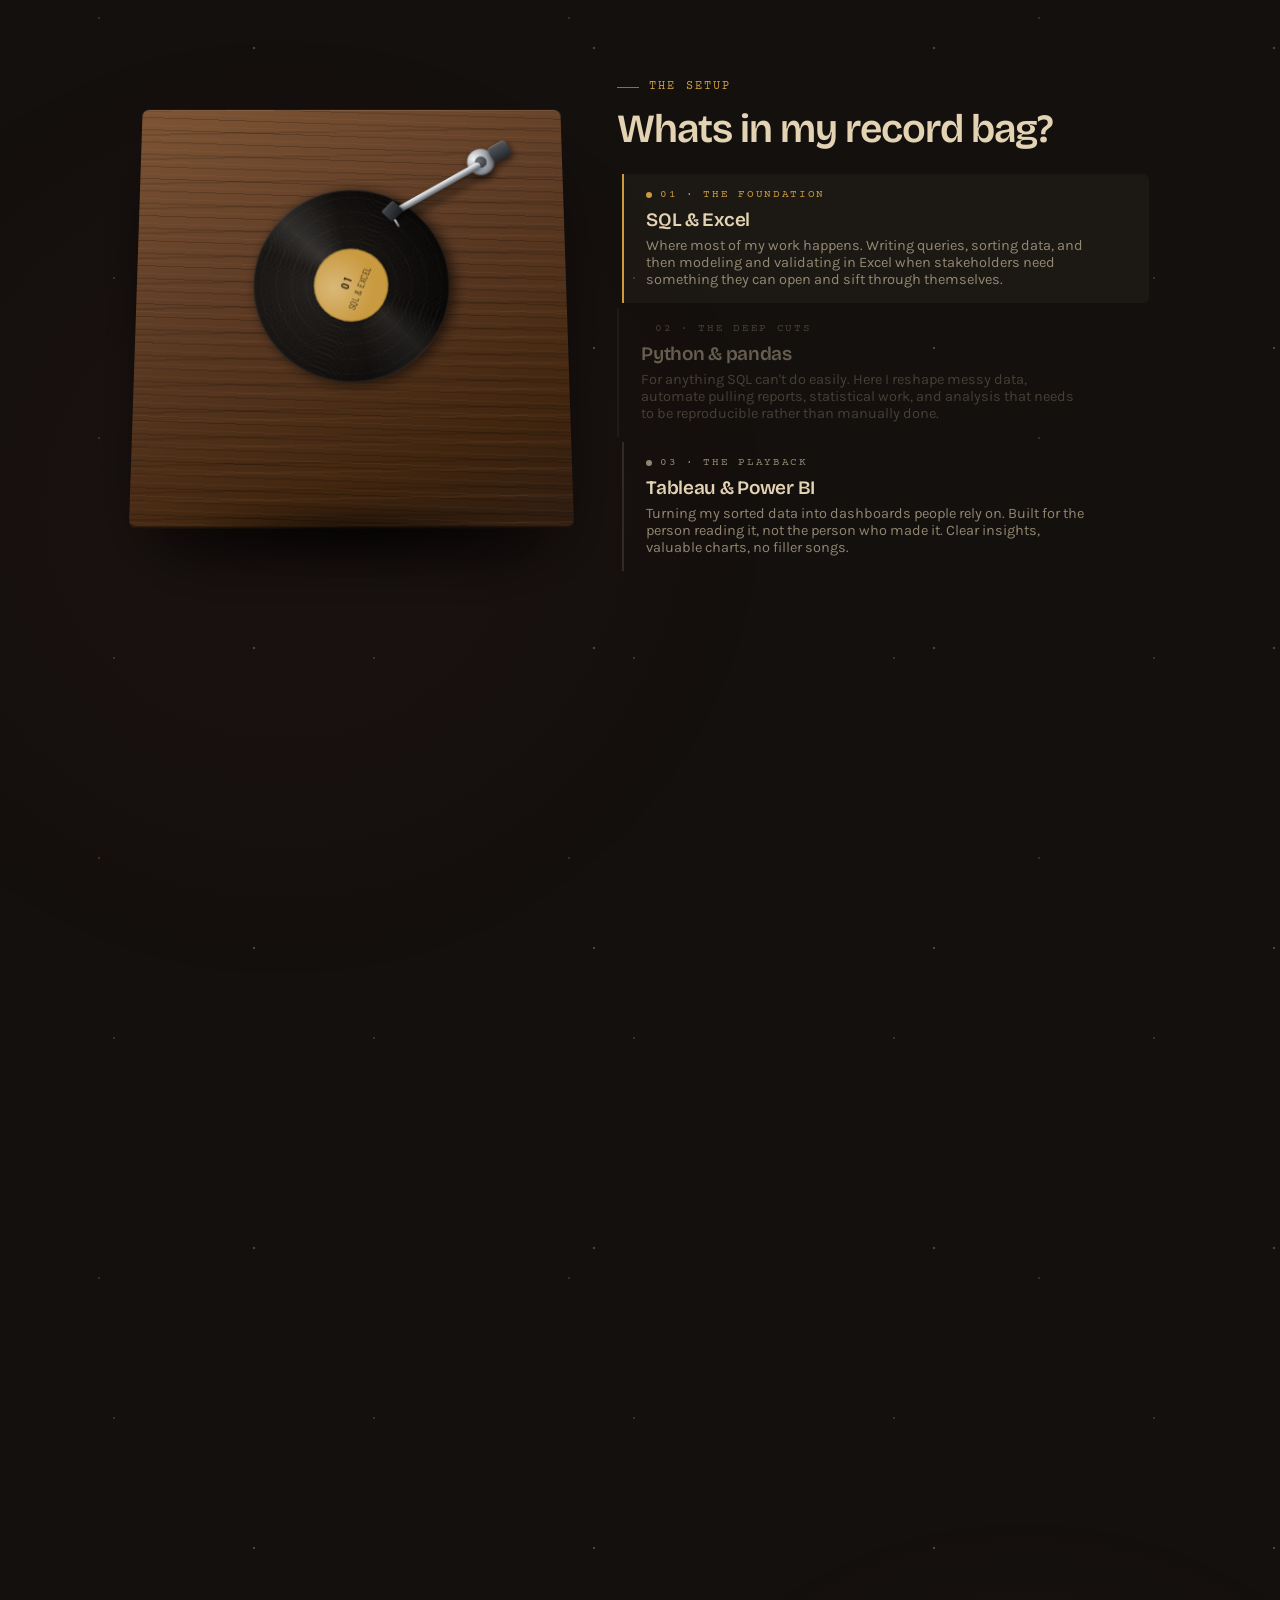
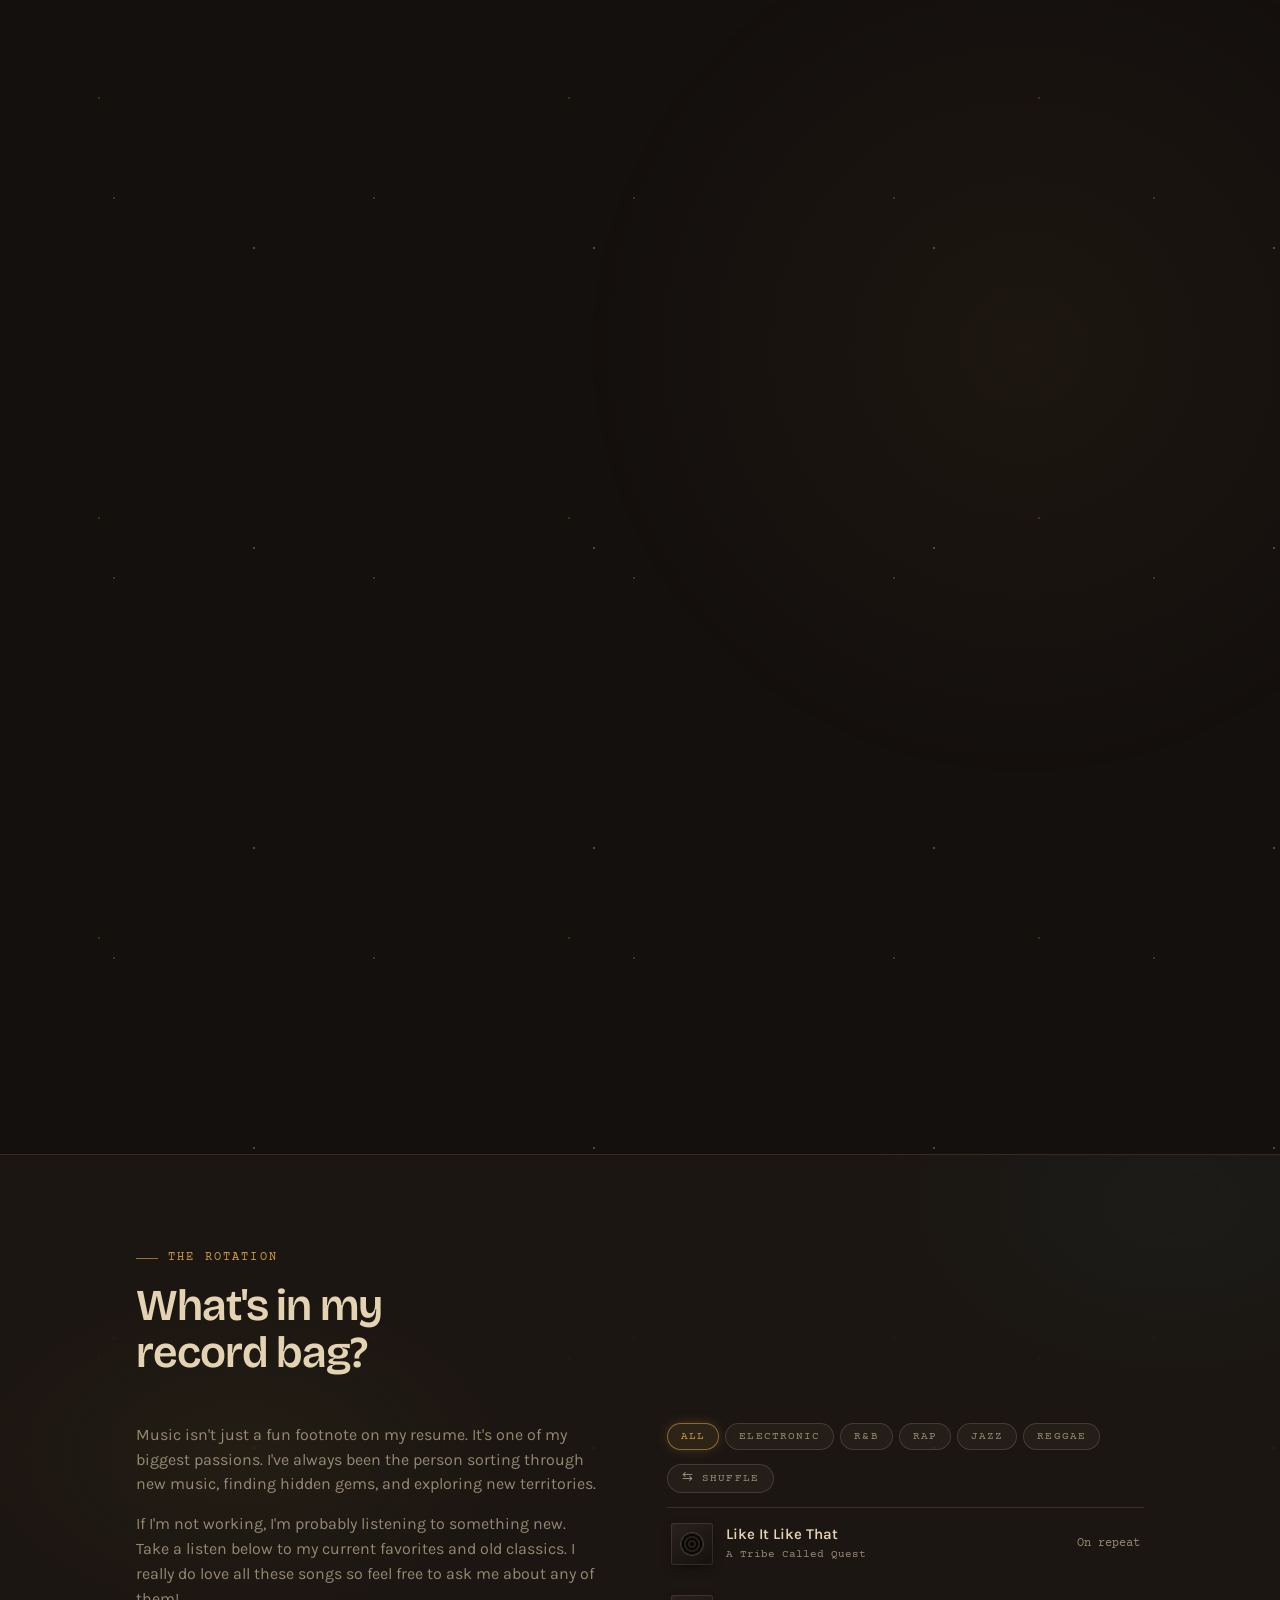
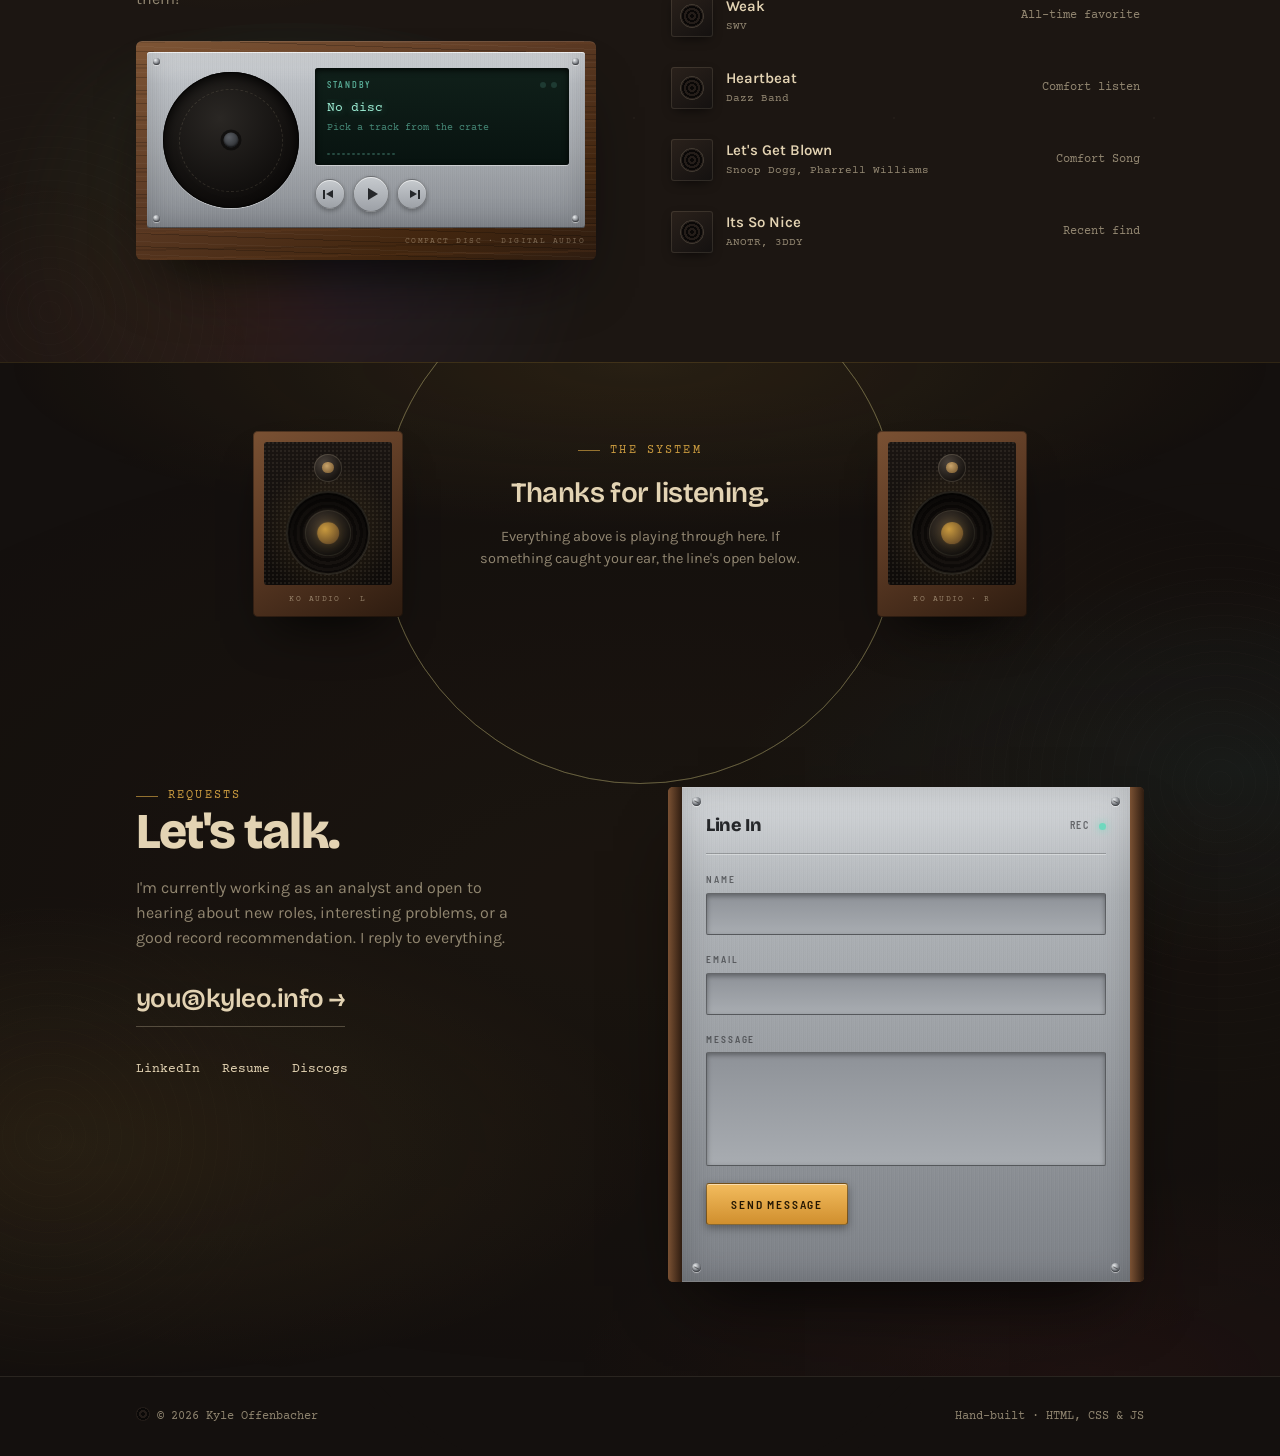
==== commit 53cb8be9: "Add files via upload" ====
--- a/index.html
+++ b/index.html
@@ -18,6 +18,9 @@
 <link rel="stylesheet" href="assets/css/05-components.css">
 <link rel="stylesheet" href="assets/css/06-spotify.css">
 <link rel="stylesheet" href="assets/css/07-ambient.css">
+<link rel="stylesheet" href="assets/css/08-liner.css">
+<link rel="stylesheet" href="assets/css/09-receiver.css">
+<link rel="stylesheet" href="assets/css/10-deck.css">
 </head>
 <body>
 
@@ -29,6 +32,16 @@
 </div>
 
 <div class="scope-ctl" id="scopeCtl">
+  <!-- Minimize handle. When the panel is collapsed this button IS the panel —
+       it shrinks down to a single discreet dot, and it inherits the hero-only
+       show/hide behaviour from .scope-ctl, so it never follows you down the page. -->
+  <button class="sc-min" id="scMin" type="button" aria-expanded="true" aria-controls="scBody"
+          aria-label="Hide oscilloscope controls" title="Hide oscilloscope controls">
+    <svg class="sc-min-ico sc-ico-wave" viewBox="0 0 30 20" aria-hidden="true"><path d="M1 10 C4 2,7 2,10 10 S16 18,19 10 S25 2,29 10"/></svg>
+    <svg class="sc-min-ico sc-ico-chev" viewBox="0 0 30 20" aria-hidden="true"><path d="M9 8 L15 14 L21 8"/></svg>
+  </button>
+
+  <div class="sc-body" id="scBody">
   <div class="sc-group">
     <div class="sc-chips" id="scChips">
       <button class="sc-chip on" data-wave="sine" aria-pressed="true" aria-label="Sine wave" title="Sine"><svg viewBox="0 0 30 20" aria-hidden="true"><path d="M1 10 C4 2,7 2,10 10 S16 18,19 10 S25 2,29 10"/></svg></button>
@@ -64,6 +77,7 @@
     <button class="sc-toggle" id="scDual" aria-pressed="false" aria-label="Second trace" title="Second trace">&times;2</button>
     <span class="sc-cap">Dual</span>
   </div>
+  </div>
 </div>
 
 <div class="side-rail" aria-hidden="true">
@@ -75,6 +89,7 @@
   <div class="wrap">
     <a href="#top" class="brand"><span class="disc" id="navDisc"></span>Kyle Offenbacher<span class="full liner" style="color:var(--manila-dim);font-size:12px;"> // data analyst</span></a>
     <div class="nav-links">
+      <a href="#liner">Liner notes</a>
       <a href="#work">Tracklist</a>
       <a href="#toolkit">Toolkit</a>
       <a href="#rotation">Rotation</a>
@@ -125,22 +140,175 @@
   </div>
 </header>
 
+<!-- THE LINER NOTES
+     A gatefold sleeve. Both pages are folded back on their spine until you
+     scroll into the section, then they open flat; scrolling past folds them
+     shut again. Everything inside is generated from `experience`, `skills`,
+     `education` and `about` in assets/js/02-data.js — edit there, not here. -->
+<section class="liner-section" id="liner">
+  <div class="wrap">
+    <div class="sec-head center reveal">
+      <div class="eyebrow center">The liner notes</div>
+      <h2>Open the gatefold.</h2>
+      <p>Credits, personnel and sleeve notes — the record of the work behind the record.</p>
+    </div>
+
+    <div class="gatefold" id="gatefold">
+      <div class="gf-shadow" aria-hidden="true"></div>
+      <div class="gf-stage">
+        <!-- LEFT PAGE -->
+        <div class="gf-page gf-left">
+          <div class="gf-paper">
+            <div class="gf-page-head">
+              <span class="gf-side">Side A</span>
+              <span class="gf-rule" aria-hidden="true"></span>
+              <span class="gf-kicker">Track record</span>
+            </div>
+            <h3 class="gf-title">Where I&rsquo;ve been recorded</h3>
+            <div class="gf-xp" id="gfExperience"></div>
+          </div>
+        </div>
+
+        <!-- SPINE -->
+        <div class="gf-spine" aria-hidden="true">
+          <span class="gf-spine-text">Kyle Offenbacher &middot; Liner Notes</span>
+        </div>
+
+        <!-- RIGHT PAGE -->
+        <div class="gf-page gf-right">
+          <div class="gf-paper">
+            <div class="gf-page-head">
+              <span class="gf-side">Side B</span>
+              <span class="gf-rule" aria-hidden="true"></span>
+              <span class="gf-kicker">Personnel &amp; notes</span>
+            </div>
+
+            <div class="gf-block">
+              <h4 class="gf-h4">Personnel</h4>
+              <div class="gf-skills" id="gfSkills"></div>
+            </div>
+
+            <div class="gf-block">
+              <h4 class="gf-h4">Recorded at</h4>
+              <div class="gf-edu" id="gfEducation"></div>
+            </div>
+
+            <div class="gf-block">
+              <h4 class="gf-h4">Sleeve notes</h4>
+              <div class="gf-about" id="gfAbout"></div>
+              <dl class="gf-facts" id="gfFacts"></dl>
+            </div>
+          </div>
+        </div>
+      </div>
+      <div class="gf-hint" id="gfHint" aria-hidden="true">scroll to open</div>
+    </div>
+  </div>
+</section>
+
+<!-- THE TRACKLIST — modelled on a Pioneer SX-1250 receiver face.
+     The 16 project slots are the illuminated input selectors; loaded ones
+     glow, empty ones stay dark. The dial pointer and the signal meter track
+     whichever slot you're on, and 06-tracklist.js flickers the lamps at
+     random the way warm gear does. Clicking a lit slot opens the project. -->
 <section class="jukebox-section" id="work">
   <div class="wrap">
     <div class="sec-head center reveal">
       <div class="eyebrow center">The tracklist</div>
-      <h2>Load a track.</h2>
-      <p>Lit buttons are loaded with a project. Dim slots are still being recorded in the studio. Click one to drop the needle.</p>
-    </div>
-    <div class="panel reveal">
-      <div class="panel-top">
-        <span>Selector · 16 slots</span>
-        <span style="display:flex;align-items:center;gap:12px;">
-          <span id="loadedCount">— loaded</span>
-          <span class="pt-lamps"><i></i><i></i><i></i></span>
-        </span>
-      </div>
-      <div class="grid" id="trackGrid"></div>
+      <h2>Select an input.</h2>
+      <p>Lit selectors are loaded with a project. Dark ones are still being recorded in the studio. Press one to drop the needle.</p>
+    </div>
+
+    <div class="receiver reveal" id="receiver">
+      <div class="rcv-face">
+        <div class="rcv-screws" aria-hidden="true"><i></i><i></i><i></i><i></i></div>
+
+        <!-- ===== upper glass: status lamps, meters, bank lamps ===== -->
+        <div class="rcv-glass">
+          <div class="rcv-lampset rcv-lampset-l" id="rcvStatus">
+            <span class="rcv-lamp is-on" data-lamp="power">Power</span>
+            <span class="rcv-lamp is-on" data-lamp="stereo">Stereo</span>
+            <span class="rcv-lamp" data-lamp="tuned">Tuned</span>
+          </div>
+
+          <div class="rcv-meters">
+            <div class="rcv-meter">
+              <div class="rcv-meter-face">
+                <svg class="rcv-scale" viewBox="0 0 120 54" aria-hidden="true">
+                  <path d="M12 48 A 52 52 0 0 1 108 48" fill="none" stroke="#6E5F42" stroke-width="1.2" opacity=".8"/>
+                  <g stroke="#544729" stroke-width="1.4" stroke-linecap="round">
+                    <line x1="14"  y1="45" x2="18"  y2="39"/>
+                    <line x1="32"  y1="26" x2="35"  y2="31"/>
+                    <line x1="60"  y1="19" x2="60"  y2="26"/>
+                    <line x1="88"  y1="26" x2="85"  y2="31"/>
+                    <line x1="106" y1="45" x2="102" y2="39"/>
+                  </g>
+                  <g stroke="#7A6845" stroke-width="1" opacity=".65" stroke-linecap="round">
+                    <line x1="22" y1="35" x2="24.5" y2="31"/>
+                    <line x1="45" y1="21.5" x2="46.5" y2="26"/>
+                    <line x1="75" y1="21.5" x2="73.5" y2="26"/>
+                    <line x1="98" y1="35" x2="95.5" y2="31"/>
+                  </g>
+                  <path d="M76 22.5 A 52 52 0 0 1 107 46" fill="none" stroke="#B4472F" stroke-width="2" opacity=".55" stroke-linecap="round"/>
+                </svg>
+                <span class="rcv-needle" id="mtrSignal"></span>
+                <span class="rcv-pivot" aria-hidden="true"></span>
+              </div>
+              <span class="rcv-meter-cap">Signal</span>
+            </div>
+            <div class="rcv-meter">
+              <div class="rcv-meter-face">
+                <svg class="rcv-scale" viewBox="0 0 120 54" aria-hidden="true">
+                  <path d="M12 48 A 52 52 0 0 1 108 48" fill="none" stroke="#6E5F42" stroke-width="1.2" opacity=".8"/>
+                  <g stroke="#544729" stroke-width="1.4" stroke-linecap="round">
+                    <line x1="23" y1="34" x2="26" y2="30"/>
+                    <line x1="60" y1="19" x2="60" y2="27"/>
+                    <line x1="97" y1="34" x2="94" y2="30"/>
+                  </g>
+                  <g stroke="#7A6845" stroke-width="1" opacity=".6" stroke-linecap="round">
+                    <line x1="40" y1="24" x2="42" y2="28.5"/>
+                    <line x1="80" y1="24" x2="78" y2="28.5"/>
+                  </g>
+                  <line x1="60" y1="18" x2="60" y2="50" stroke="#B4472F" stroke-width="1.2" opacity=".55"/>
+                </svg>
+                <span class="rcv-needle" id="mtrTuning"></span>
+                <span class="rcv-pivot" aria-hidden="true"></span>
+              </div>
+              <span class="rcv-meter-cap">Tuning</span>
+            </div>
+          </div>
+
+          <div class="rcv-lampset rcv-lampset-r" id="rcvBanks">
+            <span class="rcv-lamp" data-bank="A">Bank A</span>
+            <span class="rcv-lamp" data-bank="B">Bank B</span>
+            <span class="rcv-lamp" data-bank="C">Bank C</span>
+            <span class="rcv-lamp" data-bank="D">Bank D</span>
+          </div>
+        </div>
+
+        <!-- ===== dial scale ===== -->
+        <div class="rcv-dial">
+          <div class="rcv-dial-glass">
+            <span class="rcv-dial-tag rcv-dial-tag-l">SEL</span>
+            <!-- the pointer lives inside the tick track so both are
+                 positioned against the same width; parked on the glass it
+                 would be measuring a different box and sit off its mark -->
+            <div class="rcv-ticks" id="rcvTicks" aria-hidden="true">
+              <span class="rcv-pointer" id="rcvPointer"></span>
+            </div>
+            <span class="rcv-dial-tag rcv-dial-tag-r">SLOT</span>
+          </div>
+        </div>
+
+        <!-- ===== the 16 input selectors ===== -->
+        <div class="rcv-selectors" id="trackGrid"></div>
+
+        <!-- ===== bottom strip ===== -->
+        <div class="rcv-strip">
+          <span class="rcv-model">Stereo Selector &middot; Model KO-16</span>
+          <span class="rcv-readout"><span id="loadedCount">— loaded</span></span>
+        </div>
+      </div>
     </div>
   </div>
 </section>
@@ -149,30 +317,69 @@
   <div class="tt-scroll" id="ttScroll">
     <div class="tt-sticky">
       <div class="tt-inner">
-        <div class="plinth" aria-hidden="true">
-          <div class="plinth-top">
-            <div class="platter-rig">
-              <div class="platter-base"></div>
-              <div class="platter-disc" id="platterDisc">
-                <div class="platter-label">
-                  <span class="pl-num" id="plNum">01</span>
-                  <span class="pl-txt" id="plTxt">SQL &amp; Excel</span>
+        <!-- THE DECK
+             Built as a real object: a perspective scene tilted back so you
+             look down at the plinth, a platter with an actual machined side
+             wall, the record sitting proud of the mat, and a tonearm with a
+             counterweight and headshell that casts a shadow onto the vinyl.
+             The arm still drops on scroll — 08-turntable.js drives it. -->
+        <div class="deck-scene" id="deckScene" aria-hidden="true">
+          <div class="deck-tilt" id="deckTilt">
+            <div class="plinth">
+              <div class="plinth-face"></div>
+              <div class="plinth-top">
+                <!-- the specular pass across the brushed top. It needs its
+                     own clipping box: .plinth-top can't clip without
+                     flattening the 3D scene. -->
+                <span class="plinth-sheen" aria-hidden="true"><i></i></span>
+                <div class="plinth-brand">KO&middot;AUDIO</div>
+
+                <div class="platter-rig">
+                  <span class="platter-shadow"></span>
+                  <span class="platter-wall"></span>
+                  <div class="platter-base">
+                    <span class="platter-strobe" id="platterStrobe"></span>
+                    <span class="platter-mat"></span>
+                  </div>
+
+                  <div class="platter-disc" id="platterDisc">
+                    <span class="disc-grooves"></span>
+                    <span class="disc-sheen"></span>
+                    <div class="platter-label">
+                      <span class="pl-num" id="plNum">01</span>
+                      <span class="pl-txt" id="plTxt">SQL &amp; Excel</span>
+                    </div>
+                  </div>
+
+                  <span class="platter-spindle"></span>
+
+                  <div class="platter-arm" id="platterArm">
+                    <span class="arm-pillar"></span>
+                    <span class="arm-tube"></span>
+                    <span class="arm-weight"></span>
+                    <span class="arm-head"></span>
+                    <span class="arm-stylus"></span>
+                    <span class="arm-cast"></span>
+                  </div>
+                  <span class="arm-rest"></span>
+                </div>
+
+                <div class="deck-controls">
+                  <span class="deck-power"><i></i>ON</span>
+                  <div class="rpm-btns"><span class="rpm-btn on">33⅓</span><span class="rpm-btn">45</span></div>
+                  <div class="pitch">
+                    <span class="pitch-slot"><i class="pitch-knob"></i></span>
+                    <span class="pitch-cap">Pitch</span>
+                  </div>
+                </div>
+
+                <div class="plinth-strip">
+                  <span class="plinth-readout" id="platterRpm">Track 1 of 3</span>
                 </div>
               </div>
-              <div class="platter-spindle"></div>
-              <div class="platter-arm" id="platterArm">
-                <svg viewBox="0 0 100 100" width="100%" height="100%">
-                  <circle cx="86" cy="14" r="10" fill="#B0B4B8" stroke="#6E7278" stroke-width="1"/>
-                  <rect x="22" y="10.5" width="64" height="6" rx="3" fill="#C9CDD1"/>
-                  <rect x="18" y="9" width="12" height="10" rx="2" fill="#2A2C2F"/>
-                </svg>
-              </div>
-            </div>
-            <div class="plinth-strip">
-              <div class="rpm-btns"><span class="rpm-btn on">33⅓</span><span class="rpm-btn">45</span></div>
-              <span class="plinth-readout" id="platterRpm">Track 1 of 3</span>
-            </div>
-          </div>
+            </div>
+          </div>
+          <span class="deck-floor"></span>
         </div>
 
         <div>
@@ -204,6 +411,7 @@
 </section>
 
 <section class="rotation-section" id="rotation">
+  <span class="rot-iris" aria-hidden="true"></span>
   <div class="wrap">
     <div class="sec-head reveal">
       <div class="eyebrow">The rotation</div>
@@ -213,6 +421,52 @@
       <div class="reveal">
         <p>Music isn't just a fun footnote on my resume. It's one of my biggest passions. I've always been the person sorting through new music, finding hidden gems, and exploring new territories.</p>
         <p>If I'm not working, I'm probably listening to something new. Take a listen below to my current favorites and old classics. I really do love all these songs so feel free to ask me about any of them!</p>
+
+        <!-- THE CD DECK
+             Wired to the crate: picking a track loads the disc, spins it up
+             and puts the cover art on it. 10-spotify.js drives it through
+             cdLoad() / cdStop() / cdEject(). -->
+        <div class="cd-deck" id="cdDeck">
+          <div class="cd-face">
+            <div class="cd-screws" aria-hidden="true"><i></i><i></i><i></i><i></i></div>
+
+            <div class="cd-bay">
+              <div class="cd-well" aria-hidden="true">
+                <span class="cd-well-ring"></span>
+                <span class="cd-well-spindle"></span>
+              </div>
+              <div class="cd-disc" id="cdDisc" aria-hidden="true">
+                <span class="cd-art"><img id="cdArt" alt=""></span>
+                <span class="cd-data"></span>
+                <span class="cd-iris"></span>
+                <span class="cd-gloss"></span>
+                <span class="cd-hole"></span>
+              </div>
+              <span class="cd-laser" aria-hidden="true"></span>
+              <div class="cd-door" aria-hidden="true"><span></span></div>
+            </div>
+
+            <div class="cd-console">
+              <div class="cd-lcd">
+                <div class="cd-lcd-top">
+                  <span class="cd-mode" id="cdMode">Standby</span>
+                  <span class="cd-lamps" aria-hidden="true"><i class="cd-lamp" id="cdLampPlay"></i><i class="cd-lamp cd-lamp-dim"></i></span>
+                </div>
+                <div class="cd-lcd-title" id="cdTitle">No disc</div>
+                <div class="cd-lcd-artist" id="cdArtist">Pick a track from the crate</div>
+                <div class="cd-vu" id="cdVu" aria-hidden="true"></div>
+              </div>
+              <div class="cd-transport">
+                <button type="button" class="cd-btn" id="cdBtnPrev" aria-label="Previous track"><b class="ic-prev"></b></button>
+                <button type="button" class="cd-btn cd-btn-main" id="cdBtnPlay" aria-label="Play">
+                  <b class="ic-play"></b><b class="ic-pause"></b>
+                </button>
+                <button type="button" class="cd-btn" id="cdBtnNext" aria-label="Next track"><b class="ic-next"></b></button>
+              </div>
+            </div>
+          </div>
+          <div class="cd-badge" aria-hidden="true">Compact Disc &middot; Digital Audio</div>
+        </div>
       </div>
       <!-- Genre buttons, shuffle, and the rows are all generated from the
            `crate` array in assets/js/02-data.js -->
@@ -230,9 +484,25 @@
   </div>
 </section>
 
+<!-- THE OUTRO
+     The speakers and the contact form share one background. Everything
+     ambient for both sections lives on .outro-bg below, so the wash, the
+     shaft of light and the record grooves run continuously from the
+     speaker cones down through the form instead of stopping at the seam.
+     Section padding is unchanged — only the backdrop was merged. -->
+<div class="outro">
+  <div class="outro-bg" aria-hidden="true">
+    <span class="ob-wash"></span>
+    <span class="ob-groove ob-groove-a"></span>
+    <span class="ob-groove ob-groove-b"></span>
+    <span class="ob-shaft"></span>
+  </div>
+
 <div class="speakers-band">
   <div class="wrap">
     <div class="spk-row reveal">
+      <!-- ripples start at the cones and roll down over the form -->
+      <div class="spk-field" aria-hidden="true"><i></i><i></i><i></i><i></i></div>
       <div class="speaker" aria-hidden="true">
         <div class="spk-baffle">
           <span class="tweeter"></span>
@@ -302,6 +572,7 @@
     </div>
   </div>
 </section>
+</div><!-- /.outro -->
 
 <footer>
   <div class="wrap">
@@ -366,6 +637,7 @@
 <script src="assets/js/07-contact.js"></script>
 <script src="assets/js/08-turntable.js"></script>
 <script src="assets/js/09-main.js"></script>
+<script src="assets/js/11-liner.js"></script>
 
 <!-- Now playing bar. One Spotify player, controlled from the crate rows. -->
 <div class="np-bar" id="npBar" aria-live="polite">
@@ -376,6 +648,13 @@
       <span class="np-artist" id="npArtist"></span>
     </span>
     <div class="np-embed" id="npEmbed"></div>
+    <!-- Shown only when Spotify's embed never loads (ad blocker, tracker
+         blocking, or their CDN erroring). Replaces the player with a way
+         out rather than leaving the bar sitting there doing nothing. -->
+    <a class="np-fallback" id="npFallback" target="_blank" rel="noopener" href="https://open.spotify.com/">
+      <span class="npf-msg">Player blocked in this browser</span>
+      <span class="npf-cta">Open in Spotify &#8599;</span>
+    </a>
     <button class="np-btn" id="npPrev" aria-label="Previous track">&#8249;</button>
     <button class="np-btn" id="npNext" aria-label="Next track">&#8250;</button>
     <button class="np-btn np-close" id="npClose" aria-label="Close player">&#10005;</button>
--- a/assets/css/02-chrome.css
+++ b/assets/css/02-chrome.css
@@ -28,18 +28,23 @@
 /* ---- scope control pill (bottom-left, clear of the side rail) ---- */
 .scope-ctl{
   position:fixed;left:22px;bottom:22px;z-index:70;
-  display:flex;align-items:center;gap:14px;
+  display:flex;align-items:center;gap:10px;
   background:rgba(22,17,15,.9);backdrop-filter:blur(12px);
   border:1px solid rgba(227,211,179,.16);border-radius:12px;
   padding:10px 14px;
   box-shadow:0 14px 34px -14px rgba(0,0,0,.85);
   opacity:0;transform:translateY(12px);pointer-events:none;
-  transition:opacity .45s var(--ease),transform .45s var(--ease);
+  transition:opacity .45s var(--ease),transform .45s var(--ease),
+             padding .3s var(--ease),border-radius .3s var(--ease),
+             background .3s var(--ease);
 }
 .scope-ctl.show{opacity:1;transform:translateY(0);pointer-events:auto;}
+/* the controls proper — collapsing hides this, not the whole pill */
+.sc-body{display:flex;align-items:center;gap:14px;}
 @media(max-width:700px){
-  .scope-ctl{left:50%;transform:translate(-50%,12px);bottom:14px;gap:10px;padding:8px 11px;}
+  .scope-ctl{left:50%;transform:translate(-50%,12px);bottom:14px;gap:8px;padding:8px 11px;}
   .scope-ctl.show{transform:translate(-50%,0);}
+  .sc-body{gap:10px;}
 }
 .sc-group{display:flex;flex-direction:column;align-items:center;gap:6px;}
 .sc-cap{
@@ -145,5 +150,85 @@
 }
 @media(max-width:700px){
   .sc-chips{max-width:150px;}
-  .scope-ctl{max-width:calc(100vw - 24px);flex-wrap:wrap;justify-content:center;}
-}
+  .scope-ctl{max-width:calc(100vw - 24px);}
+  .sc-body{flex-wrap:wrap;justify-content:center;}
+}
+
+/* =========================================================
+   MINIMIZE HANDLE
+   Collapsed, the pill shrinks to a single 30px dot with a
+   waveform on it. It keeps the .show class, so it still only
+   exists while the hero (and therefore the scope) is on screen.
+   ========================================================= */
+.sc-min{
+  width:26px;height:26px;flex-shrink:0;padding:0;border-radius:50%;
+  display:flex;align-items:center;justify-content:center;position:relative;
+  background:rgba(227,211,179,.05);
+  border:1px solid rgba(227,211,179,.18);
+  color:var(--manila-dim);
+  transition:color .22s var(--ease),border-color .22s var(--ease),
+             background .22s var(--ease),transform .22s var(--ease);
+}
+.sc-min:hover{border-color:rgba(95,227,160,.55);color:var(--phosphor);}
+.sc-min:active{transform:scale(.92);}
+.sc-min-ico{
+  position:absolute;width:15px;height:11px;display:block;
+  transition:opacity .22s var(--ease),transform .22s var(--ease);
+}
+.sc-min-ico path{
+  fill:none;stroke:currentColor;stroke-width:1.8;
+  stroke-linecap:round;stroke-linejoin:round;vector-effect:non-scaling-stroke;
+}
+/* expanded: chevron (click to tuck away) — collapsed: waveform (click to open) */
+.sc-ico-wave{opacity:0;transform:scale(.7);}
+.sc-ico-chev{opacity:1;transform:scale(1);}
+.scope-ctl.is-min .sc-ico-wave{opacity:1;transform:scale(1);}
+.scope-ctl.is-min .sc-ico-chev{opacity:0;transform:scale(.7);}
+
+.scope-ctl.is-min{
+  gap:0;padding:5px;border-radius:50%;
+  background:rgba(22,17,15,.72);
+}
+.scope-ctl.is-min .sc-body{display:none;}
+.scope-ctl.is-min .sc-min{
+  width:30px;height:30px;
+  border-color:rgba(95,227,160,.30);color:rgba(95,227,160,.75);
+  background:rgba(95,227,160,.07);
+}
+.scope-ctl.is-min .sc-min:hover{
+  border-color:rgba(95,227,160,.7);color:var(--phosphor);
+  background:rgba(95,227,160,.14);
+}
+/* a slow phosphor breath so the dot reads as "there's something here" */
+.scope-ctl.is-min .sc-min::after{
+  content:'';position:absolute;inset:-4px;border-radius:50%;
+  border:1px solid rgba(95,227,160,.35);
+  animation:scMinPing 3.6s ease-out infinite;
+}
+@keyframes scMinPing{
+  0%{transform:scale(.85);opacity:0;}
+  25%{opacity:.5;}
+  100%{transform:scale(1.35);opacity:0;}
+}
+@media (prefers-reduced-motion:reduce){
+  .scope-ctl.is-min .sc-min::after{display:none;}
+}
+
+/* Collapsed on a phone, the dot tucks into the bottom-right corner so it
+   sits clear of anything in the middle of the hero. */
+@media(max-width:700px){
+  .scope-ctl.is-min{left:auto;right:14px;transform:translateY(12px);}
+  .scope-ctl.is-min.show{transform:translateY(0);}
+
+  /* Expanded on a phone the controls wrap onto several rows, so the handle
+     comes out of the flow and clips onto the top-right corner of the pill
+     instead of eating a column beside them. */
+  .scope-ctl:not(.is-min){padding-top:14px;}
+  .scope-ctl:not(.is-min) .sc-min{
+    position:absolute;top:-11px;right:-7px;width:24px;height:24px;
+    background:rgba(22,17,15,.97);border-color:rgba(227,211,179,.3);
+    color:var(--manila);
+    box-shadow:0 4px 12px -4px rgba(0,0,0,.8);
+  }
+  .scope-ctl:not(.is-min) .sc-min-ico{width:13px;height:10px;}
+}
--- a/assets/css/05-components.css
+++ b/assets/css/05-components.css
@@ -1,7 +1,10 @@
 /* Components — speakers, modals, contact form, footer */
 
 /* ===== SPEAKERS ===== */
-.speakers-band{padding:68px 0 76px;border-top:1px solid rgba(227,211,179,.09);overflow:hidden;}
+/* No overflow:hidden here on purpose. The ripples that leave the cones are
+   meant to carry on down over the contact form, and .outro (07-ambient.css)
+   is the single clipper for both sections now. Padding is unchanged. */
+.speakers-band{padding:68px 0 76px;border-top:1px solid rgba(227,211,179,.09);}
 .spk-row{display:flex;align-items:center;justify-content:center;gap:clamp(18px,6vw,72px);}
 .spk-mid{text-align:center;max-width:330px;}
 .spk-mid .eyebrow{justify-content:center;}
@@ -254,4 +257,4 @@
   animation:grooveSpin 4s linear infinite;
 }
 
-:focus-visible{outline:2px solid var(--brass);outline-offset:3px;}
+:focus-visible{outline:2px solid var(--brass);outline-offset:3px;}
--- a/assets/css/06-spotify.css
+++ b/assets/css/06-spotify.css
@@ -54,8 +54,14 @@
 .np-bar{
   position:fixed;left:0;right:0;bottom:0;z-index:120;
   transform:translateY(115%);transition:transform .45s var(--ease);
-  background:linear-gradient(180deg,var(--walnut-hi),var(--walnut) 40%,var(--walnut-lo));
-  background-image:var(--grain);
+  /* Both layers, in one declaration. These used to be two: a `background`
+     shorthand carrying the walnut gradient, then `background-image` on the
+     next line — which replaced it, since the shorthand only sets
+     background-image. The bar was left with nothing but the translucent
+     grain and the page showed straight through it. */
+  background-color:var(--walnut);
+  background-image:var(--grain),
+    linear-gradient(180deg,var(--walnut-hi),var(--walnut) 40%,var(--walnut-lo));
   border-top:1px solid rgba(0,0,0,.6);
   box-shadow:0 -18px 44px -20px rgba(0,0,0,.9);
   padding:9px 0 calc(9px + env(safe-area-inset-bottom,0px));
@@ -187,4 +193,37 @@
   .crate-head{gap:10px;}
   .genre-chip{padding:6px 10px;font-size:10px;letter-spacing:.06em;}
   .crate-shuffle{padding:6px 12px;font-size:10px;}
+}
+/* ===== WHEN SPOTIFY CAN'T LOAD =====
+   Ad blockers, tracker-blocking browsers and Spotify CDN outages all stop
+   the embed script from arriving. 10-spotify.js sets .sp-blocked on <body>
+   when that happens; the player is swapped for a direct link so the bar
+   still does something useful instead of sitting there pretending. */
+.np-fallback{display:none;}
+body.sp-blocked .np-embed{display:none;}
+body.sp-blocked .np-fallback{
+  flex:1;min-width:0;
+  display:flex;flex-direction:column;justify-content:center;gap:2px;
+  padding:7px 13px;border-radius:8px;
+  background:rgba(0,0,0,.25);
+  border:1px solid rgba(227,211,179,.16);
+  transition:border-color .25s var(--ease),background .25s var(--ease);
+}
+body.sp-blocked .np-fallback:hover{
+  border-color:rgba(201,154,63,.6);background:rgba(201,154,63,.10);
+}
+.npf-msg{
+  font-family:'Courier Prime',monospace;font-size:10px;letter-spacing:.1em;
+  text-transform:uppercase;color:var(--manila-dim);
+  white-space:nowrap;overflow:hidden;text-overflow:ellipsis;
+}
+.npf-cta{
+  font-size:13px;font-weight:600;color:var(--brass);
+  white-space:nowrap;overflow:hidden;text-overflow:ellipsis;
+}
+/* skip buttons are meaningless with no player behind them */
+body.sp-blocked #npPrev,
+body.sp-blocked #npNext{display:none;}
+@media(max-width:460px){
+  .npf-msg{display:none;}
 }
--- a/assets/css/07-ambient.css
+++ b/assets/css/07-ambient.css
@@ -65,23 +65,107 @@
   animation:ambSpin 190s linear infinite reverse;
 }
 
-/* ===== SPEAKERS ===== */
-.speakers-band::before{
-  content:'';position:absolute;inset:0;z-index:-1;pointer-events:none;
-  opacity:.6;
-  background:radial-gradient(ellipse 60% 70% at 50% 50%, rgba(201,154,63,.10), transparent 68%);
-  animation:ambPulse 9s ease-in-out infinite;
-}
-
-/* ===== CONTACT ===== */
-.contact{overflow:hidden;}
-.contact::before{
-  content:'';position:absolute;inset:-15%;z-index:-1;pointer-events:none;
-  opacity:.55;
+/* ===== THE OUTRO — SPEAKERS + CONTACT, ONE BACKGROUND =====
+   These used to be two sections with two separate ambient stacks, so the
+   effects stopped dead at the seam between them. Now .outro wraps both and
+   owns the whole backdrop: one wash, one shaft of light, grooves that
+   straddle the join, and ripples that leave the speaker cones and roll
+   down over the form. Section padding is untouched — the sections sit
+   exactly where they did, they just share what's behind them.
+
+   Stacking: .outro is the only clipper. .outro-bg sits at z-index 0 and
+   .speakers-band / .contact are both z-index 1 (set in 02-chrome.css),
+   so every layer here paints behind both sections' content. */
+.outro{position:relative;z-index:1;overflow:hidden;}
+.outro-bg{
+  position:absolute;inset:0;z-index:0;pointer-events:none;
+  overflow:hidden;
+}
+.outro-bg > span{position:absolute;display:block;pointer-events:none;}
+
+/* one continuous colour field: brass gathers around the speakers up top,
+   teal and oxblood pool down around the form */
+.ob-wash{
+  inset:-12%;
+  opacity:.72;
   background:
-    radial-gradient(ellipse 520px 340px at 16% 78%, rgba(201,154,63,.11), transparent 62%),
-    radial-gradient(ellipse 480px 320px at 86% 22%, rgba(44,101,112,.12), transparent 62%);
-  animation:ambDriftA 30s ease-in-out infinite alternate-reverse;
+    /* a single soft body of light spanning both, so the seam disappears */
+    radial-gradient(ellipse 92% 58% at 50% 52%, rgba(201,154,63,.055), transparent 72%),
+    radial-gradient(ellipse 62% 20% at 50% 10%, rgba(201,154,63,.16),  transparent 66%),
+    radial-gradient(ellipse 50% 24% at 88% 42%, rgba(44,101,112,.15),  transparent 64%),
+    radial-gradient(ellipse 58% 30% at 14% 72%, rgba(201,154,63,.14),  transparent 64%),
+    radial-gradient(ellipse 50% 26% at 78% 90%, rgba(124,43,49,.14),   transparent 64%);
+  animation:ambDriftA 32s ease-in-out infinite alternate-reverse;
+}
+
+/* record grooves parked ON the seam, so the eye reads the speakers and
+   the form as one panel rather than two stacked blocks */
+.ob-groove{
+  border-radius:50%;
+  background:repeating-radial-gradient(circle at center,
+    transparent 0 11px, rgba(227,211,179,.10) 11px 12px);
+  mask-image:radial-gradient(circle at center,#000 38%,transparent 70%);
+  -webkit-mask-image:radial-gradient(circle at center,#000 38%,transparent 70%);
+}
+.ob-groove-a{
+  width:720px;height:720px;right:-300px;top:6%;
+  opacity:.13;
+  animation:ambSpin 170s linear infinite;
+}
+.ob-groove-b{
+  width:600px;height:600px;left:-250px;bottom:-6%;
+  opacity:.10;
+  animation:ambSpin 210s linear infinite reverse;
+}
+
+/* a single shaft of light travelling the full height of both sections */
+.ob-shaft{
+  top:-30%;bottom:-30%;left:-30%;width:24%;
+  background:linear-gradient(90deg,transparent,rgba(227,211,179,.055),transparent);
+  animation:ambShaft 26s ease-in-out infinite;
+}
+
+/* ---- ripples off the cones ----
+   Anchored to the speaker row itself, so they always start at the right
+   spot, and no longer clipped at the bottom of the speakers band — they
+   expand right down across the contact form. Alternating brass and teal
+   so they pick up the wash as they travel. */
+.spk-row{position:relative;}
+.spk-field{
+  position:absolute;top:50%;left:50%;
+  width:520px;height:520px;margin:-260px 0 0 -260px;
+  z-index:-1;pointer-events:none;
+}
+.spk-field i{
+  position:absolute;inset:0;border-radius:50%;display:block;
+  border:1px solid rgba(201,154,63,.22);
+  animation:obRipple 11s ease-out infinite;
+}
+.spk-field i:nth-child(2){border-color:rgba(44,101,112,.22);animation-delay:2.75s;}
+.spk-field i:nth-child(3){border-color:rgba(201,154,63,.18);animation-delay:5.5s;}
+.spk-field i:nth-child(4){border-color:rgba(227,211,179,.13);animation-delay:8.25s;}
+
+@keyframes obRipple{
+  0%  {transform:scale(.28);opacity:0;}
+  12% {opacity:.55;}
+  70% {opacity:.16;}
+  100%{transform:scale(3.2);opacity:0;}
+}
+
+/* On a phone the form stacks under the speakers and the whole block gets
+   taller, so the rings need more reach and the grooves need to pull in. */
+@media(max-width:700px){
+  .spk-field{width:380px;height:380px;margin:-190px 0 0 -190px;}
+  .spk-field i{animation-name:obRippleSm;}
+  .ob-groove-a{width:460px;height:460px;right:-210px;}
+  .ob-groove-b{width:420px;height:420px;left:-190px;}
+  .ob-shaft{width:38%;}
+}
+@keyframes obRippleSm{
+  0%  {transform:scale(.3);opacity:0;}
+  12% {opacity:.5;}
+  70% {opacity:.14;}
+  100%{transform:scale(4.4);opacity:0;}
 }
 
 /* ===== PANELS =====
@@ -157,31 +241,10 @@
   animation:ambDust 90s linear infinite;
 }
 
-/* ---- soundwaves leaving the speakers ---- */
-.speakers-band::after{
-  content:'';position:absolute;top:50%;left:50%;z-index:-1;pointer-events:none;
-  width:340px;height:340px;margin:-170px 0 0 -170px;border-radius:50%;
-  border:1px solid rgba(201,154,63,.20);
-  animation:ambRipple 7s ease-out infinite;
-}
-.speakers-band .spk-mid::before,
-.speakers-band .spk-mid::after{
-  content:'';position:absolute;top:50%;left:50%;z-index:-1;pointer-events:none;
-  width:340px;height:340px;margin:-170px 0 0 -170px;border-radius:50%;
-  border:1px solid rgba(201,154,63,.16);
-  animation:ambRipple 7s ease-out infinite;
-}
-.speakers-band .spk-mid::before{animation-delay:2.3s;}
-.speakers-band .spk-mid::after{animation-delay:4.6s;}
+/* The speaker ripples and the contact shaft of light used to live here as
+   two unrelated effects. They're now part of the shared .outro backdrop
+   above — see "THE OUTRO". */
 .speakers-band .spk-mid{position:relative;}
-
-/* ---- a slow shaft of light across the contact panel ---- */
-.contact::after{
-  content:'';position:absolute;z-index:-1;pointer-events:none;
-  top:-40%;bottom:-40%;left:-30%;width:22%;
-  background:linear-gradient(90deg,transparent,rgba(227,211,179,.05),transparent);
-  animation:ambShaft 23s ease-in-out infinite;
-}
 
 /* ---- run-out groove at the very bottom ---- */
 footer{position:relative;overflow:hidden;}
@@ -226,11 +289,6 @@
   from{transform:translate3d(0,0,0);}
   to{transform:translate3d(-120px,-190px,0);}
 }
-@keyframes ambRipple{
-  0%{transform:scale(.35);opacity:0;}
-  18%{opacity:.55;}
-  100%{transform:scale(1.5);opacity:0;}
-}
 @keyframes ambShaft{
   0%{transform:translateX(0) rotate(14deg);}
   55%{transform:translateX(700%) rotate(14deg);}
@@ -240,10 +298,9 @@
 /* Decorative extras go away for anyone who asked for less motion. */
 @media (prefers-reduced-motion:reduce){
   .turntable-section::after,
-  .speakers-band::after,
-  .speakers-band .spk-mid::before,
-  .speakers-band .spk-mid::after,
-  .contact::after,
+  .spk-field,
+  .ob-groove,
+  .ob-shaft,
   footer::before,
   .plinth-top::before,
   .faceplate::before{display:none;}
--- a/assets/css/08-liner.css
+++ b/assets/css/08-liner.css
@@ -0,0 +1,285 @@
+/* THE LINER NOTES — a gatefold sleeve that opens as you scroll.
+
+   How the fold works: .gf-stage is a 3D scene. Each page is hinged on the
+   spine (transform-origin on the inner edge) and rotates about Y. At
+   --gf-open:0 the pages are folded back toward the viewer like a sleeve
+   standing half-open on a shelf; at 1 they lie flat as a spread.
+   11-liner.js sets --gf-open from scroll position, so the sleeve opens on
+   the way in and closes again on the way out.
+
+   Everything here is driven by that one custom property — nothing animates
+   on a timer, so scrubbing back and forth stays exact. */
+
+.liner-section{
+  background:rgba(30,24,21,.55);
+  border-top:1px solid rgba(227,211,179,.09);
+  overflow:hidden;
+}
+
+.gatefold{
+  --gf-open:0;                       /* 0 = shut, 1 = flat open */
+  position:relative;
+  perspective:2000px;
+  perspective-origin:50% 42%;
+  padding:6px 0 4px;
+}
+
+/* contact shadow under the sleeve — tightens as it opens flat */
+.gf-shadow{
+  position:absolute;left:50%;bottom:-6px;
+  width:calc(34% + 52% * var(--gf-open));
+  height:38px;transform:translateX(-50%);
+  background:radial-gradient(ellipse at center,
+    rgba(0,0,0,calc(.62 - .18 * var(--gf-open))), transparent 72%);
+  filter:blur(9px);pointer-events:none;z-index:0;
+}
+
+.gf-stage{
+  position:relative;z-index:1;
+  display:grid;
+  grid-template-columns:1fr 16px 1fr;
+  align-items:stretch;
+  transform-style:preserve-3d;
+  /* the sleeve leans back a touch while shut, then squares up */
+  transform:rotateX(calc(9deg - 9deg * var(--gf-open)))
+            scale(calc(.955 + .045 * var(--gf-open)));
+}
+
+/* ---------- the two pages ---------- */
+.gf-page{
+  position:relative;
+  transform-style:preserve-3d;
+  backface-visibility:hidden;
+  will-change:transform;
+}
+.gf-left{
+  transform-origin:100% 50%;
+  transform:rotateY(calc(-62deg + 62deg * var(--gf-open)));
+}
+.gf-right{
+  transform-origin:0% 50%;
+  transform:rotateY(calc(62deg - 62deg * var(--gf-open)));
+}
+
+/* the printed card itself */
+.gf-paper{
+  position:relative;height:100%;
+  padding:34px clamp(20px,3vw,38px) 38px;
+  background:
+    linear-gradient(180deg, rgba(255,255,255,.035), rgba(0,0,0,.10)),
+    linear-gradient(155deg,#2C231D 0%,#241C17 42%,#1C1512 100%);
+  border:1px solid rgba(227,211,179,.13);
+  box-shadow:
+    inset 0 1px 0 rgba(255,255,255,.07),
+    0 30px 60px -34px rgba(0,0,0,.9);
+}
+.gf-left .gf-paper{border-radius:7px 2px 2px 7px;border-right:none;}
+.gf-right .gf-paper{border-radius:2px 7px 7px 2px;border-left:none;}
+
+/* paper tooth + the crease-shading that sells the fold */
+.gf-paper::before{
+  content:'';position:absolute;inset:0;pointer-events:none;
+  background-image:radial-gradient(circle at 1px 1px, rgba(227,211,179,.055) 1px, transparent 1.5px);
+  background-size:3px 3px;opacity:.7;
+}
+.gf-paper::after{
+  content:'';position:absolute;top:0;bottom:0;width:34%;pointer-events:none;
+  opacity:calc(1 - var(--gf-open));
+  transition:opacity .1s linear;
+}
+.gf-left .gf-paper::after{
+  right:0;background:linear-gradient(90deg,transparent,rgba(0,0,0,.55));
+}
+.gf-right .gf-paper::after{
+  left:0;background:linear-gradient(270deg,transparent,rgba(0,0,0,.55));
+}
+
+/* ---------- the spine ---------- */
+.gf-spine{
+  position:relative;
+  background:linear-gradient(90deg,
+    rgba(0,0,0,.6), rgba(227,211,179,.07) 42%, rgba(227,211,179,.07) 58%, rgba(0,0,0,.6));
+  border-top:1px solid rgba(227,211,179,.12);
+  border-bottom:1px solid rgba(227,211,179,.12);
+  display:flex;align-items:center;justify-content:center;
+  overflow:hidden;
+}
+.gf-spine-text{
+  writing-mode:vertical-rl;
+  font-family:'Courier Prime',monospace;font-size:8px;letter-spacing:.22em;
+  text-transform:uppercase;color:rgba(227,211,179,.42);white-space:nowrap;
+  opacity:calc(1 - var(--gf-open) * .55);
+}
+
+/* ---------- page furniture ---------- */
+.gf-page-head{display:flex;align-items:center;gap:12px;margin-bottom:6px;}
+.gf-side{
+  font-family:'Barlow Semi Condensed',sans-serif;text-transform:uppercase;
+  font-weight:600;letter-spacing:.2em;font-size:10px;color:var(--brass);
+  border:1px solid rgba(201,154,63,.5);border-radius:2px;padding:3px 7px;line-height:1;
+  flex-shrink:0;
+}
+.gf-rule{flex:1;height:1px;background:linear-gradient(90deg,rgba(201,154,63,.45),transparent);}
+.gf-kicker{
+  font-family:'Courier Prime',monospace;font-size:9.5px;letter-spacing:.18em;
+  text-transform:uppercase;color:var(--manila-dim);flex-shrink:0;
+}
+.gf-title{
+  font-family:'Bricolage Grotesque',sans-serif;font-weight:600;
+  font-size:clamp(19px,2.1vw,24px);letter-spacing:-.02em;line-height:1.15;
+  margin:10px 0 24px;
+}
+.gf-h4{
+  font-family:'Barlow Semi Condensed',sans-serif;text-transform:uppercase;
+  font-weight:600;letter-spacing:.2em;font-size:11px;color:var(--brass);
+  margin-bottom:13px;padding-bottom:7px;
+  border-bottom:1px solid rgba(227,211,179,.13);
+}
+.gf-block + .gf-block{margin-top:28px;}
+
+/* ---------- LEFT: experience ---------- */
+.gf-xp{display:flex;flex-direction:column;gap:26px;}
+.gf-entry{position:relative;padding-left:38px;}
+/* the catalogue tag in the margin */
+.gf-entry-side{
+  position:absolute;left:0;top:2px;
+  font-family:'Courier Prime',monospace;font-size:10px;letter-spacing:.1em;
+  color:var(--manila-dim);
+}
+/* the timeline the entries hang from */
+.gf-entry::before{
+  content:'';position:absolute;left:25px;top:5px;bottom:-26px;width:1px;
+  background:linear-gradient(180deg,rgba(227,211,179,.22),rgba(227,211,179,.04));
+}
+.gf-entry:last-child::before{display:none;}
+.gf-entry::after{
+  content:'';position:absolute;left:22px;top:4px;width:7px;height:7px;border-radius:50%;
+  background:rgba(227,211,179,.28);box-shadow:0 0 0 3px rgba(30,24,21,.9);
+}
+.gf-entry.is-current::after{
+  background:var(--brass);box-shadow:0 0 0 3px rgba(30,24,21,.9),0 0 9px rgba(201,154,63,.8);
+}
+
+.gf-role{
+  font-family:'Bricolage Grotesque',sans-serif;font-weight:600;font-size:17px;
+  letter-spacing:-.015em;line-height:1.25;display:flex;align-items:baseline;gap:9px;flex-wrap:wrap;
+}
+.gf-now{
+  font-family:'Courier Prime',monospace;font-size:8.5px;letter-spacing:.14em;
+  text-transform:uppercase;color:#0F1A12;background:var(--brass);
+  border-radius:2px;padding:2px 6px;line-height:1;
+}
+.gf-co{
+  font-size:14px;color:var(--brass);margin-top:3px;
+}
+.gf-meta{
+  font-family:'Courier Prime',monospace;font-size:10.5px;color:var(--manila-dim);
+  margin-top:5px;display:flex;gap:10px;flex-wrap:wrap;align-items:center;
+}
+.gf-meta i{width:3px;height:3px;border-radius:50%;background:currentColor;opacity:.5;display:block;}
+.gf-bullets{list-style:none;margin-top:12px;display:flex;flex-direction:column;gap:8px;}
+.gf-bullets li{
+  position:relative;padding-left:16px;font-size:14px;line-height:1.55;color:rgba(227,211,179,.82);
+}
+.gf-bullets li::before{
+  content:'';position:absolute;left:1px;top:7px;width:5px;height:5px;
+  border-top:1.5px solid var(--brass);border-right:1.5px solid var(--brass);
+  transform:rotate(45deg);opacity:.8;
+}
+.gf-chips{display:flex;flex-wrap:wrap;gap:5px;margin-top:13px;}
+.gf-chip{
+  font-family:'Courier Prime',monospace;font-size:9.5px;letter-spacing:.1em;
+  text-transform:uppercase;color:var(--manila-dim);
+  border:1px solid rgba(227,211,179,.18);border-radius:100px;
+  padding:4px 9px;line-height:1;
+}
+
+/* ---------- RIGHT: skills ---------- */
+.gf-skills{display:flex;flex-direction:column;gap:15px;}
+.gf-sgroup{display:grid;grid-template-columns:104px 1fr;gap:12px;align-items:baseline;}
+.gf-sname{
+  font-family:'Courier Prime',monospace;font-size:10px;letter-spacing:.1em;
+  text-transform:uppercase;color:var(--manila-dim);line-height:1.5;
+}
+.gf-sitems{display:flex;flex-wrap:wrap;gap:5px;}
+.gf-sitem{
+  font-size:12.5px;line-height:1;padding:5px 9px;border-radius:3px;
+  background:rgba(227,211,179,.055);border:1px solid rgba(227,211,179,.13);
+  color:rgba(227,211,179,.88);
+}
+@media(max-width:1000px){
+  .gf-sgroup{grid-template-columns:1fr;gap:6px;}
+}
+
+/* ---------- RIGHT: education ---------- */
+.gf-edu{display:flex;flex-direction:column;gap:15px;}
+.gf-ed{
+  border-left:2px solid rgba(201,154,63,.4);padding-left:13px;
+}
+.gf-ed-cred{font-weight:600;font-size:14.5px;line-height:1.3;}
+.gf-ed-school{font-size:13.5px;color:var(--brass);margin-top:2px;}
+.gf-ed-meta{
+  font-family:'Courier Prime',monospace;font-size:10px;color:var(--manila-dim);margin-top:4px;
+}
+.gf-ed-detail{font-size:13px;color:rgba(227,211,179,.7);margin-top:6px;line-height:1.5;}
+
+/* ---------- RIGHT: about ---------- */
+.gf-about p{font-size:14px;line-height:1.62;color:rgba(227,211,179,.82);}
+.gf-about p + p{margin-top:10px;}
+.gf-facts{
+  margin-top:16px;display:grid;grid-template-columns:auto 1fr;gap:7px 14px;
+  padding-top:14px;border-top:1px dashed rgba(227,211,179,.16);
+}
+.gf-facts dt{
+  font-family:'Courier Prime',monospace;font-size:9.5px;letter-spacing:.14em;
+  text-transform:uppercase;color:var(--manila-dim);padding-top:2px;
+}
+.gf-facts dd{font-size:13.5px;color:rgba(227,211,179,.88);}
+
+/* ---------- the hint ---------- */
+.gf-hint{
+  text-align:center;margin-top:20px;
+  font-family:'Courier Prime',monospace;font-size:10px;letter-spacing:.2em;
+  text-transform:uppercase;color:var(--manila-dim);
+  opacity:calc(1 - var(--gf-open) * 1.6);
+  transition:opacity .2s linear;pointer-events:none;
+}
+
+/* =========================================================
+   NARROW SCREENS
+   A two-page 3D spread doesn't survive a phone. The pages
+   stack and the fold becomes a hinge along the top edge —
+   same idea, same scroll driver, one column.
+   ========================================================= */
+@media(max-width:860px){
+  .gatefold{perspective:1400px;perspective-origin:50% 30%;}
+  .gf-stage{
+    grid-template-columns:1fr;
+    transform:scale(calc(.975 + .025 * var(--gf-open)));
+  }
+  .gf-left,.gf-right{
+    transform-origin:50% 0%;
+    transform:rotateX(calc(-52deg + 52deg * var(--gf-open)));
+  }
+  .gf-left .gf-paper,.gf-right .gf-paper{border-radius:7px;border:1px solid rgba(227,211,179,.13);}
+  .gf-paper::after{
+    top:auto;bottom:0;left:0;right:0;width:auto;height:38%;
+    background:linear-gradient(0deg,transparent,rgba(0,0,0,.5));
+  }
+  .gf-spine{
+    height:16px;
+    background:linear-gradient(180deg,rgba(0,0,0,.55),rgba(227,211,179,.06),rgba(0,0,0,.55));
+    border-left:1px solid rgba(227,211,179,.12);
+    border-right:1px solid rgba(227,211,179,.12);
+    border-top:none;border-bottom:none;
+  }
+  .gf-spine-text{writing-mode:horizontal-tb;font-size:7.5px;}
+  .gf-paper{padding:28px 22px 30px;}
+}
+
+/* Anyone who asked for less motion gets the spread flat and still. */
+@media (prefers-reduced-motion:reduce){
+  .gatefold{--gf-open:1 !important;perspective:none;}
+  .gf-stage,.gf-left,.gf-right{transform:none !important;}
+  .gf-hint{display:none;}
+}
--- a/assets/css/09-receiver.css
+++ b/assets/css/09-receiver.css
@@ -0,0 +1,435 @@
+/* THE RECEIVER — the tracklist, built as a 1970s silver-face tuner.
+
+   Layout top to bottom: a smoked-glass header with status lamps, two
+   meters and the bank lamps; the dial scale; the 16 illuminated input
+   selectors; a bottom strip. The lamps are warm incandescent, not LEDs —
+   amber, soft-edged, with a little bloom — and 06-tracklist.js flickers
+   them at random the way warm gear does. */
+
+:root{
+  --lamp:#FF8A2B;            /* incandescent amber */
+  --lamp-hot:#FFC46B;
+  --lamp-dead:#3A2E26;
+  --glass:#100C0A;
+
+  /* Cabinet walnut. The existing --grain runs at 88deg, which on a 14px
+     cabinet edge reads as corduroy rather than timber. Real veneer grain
+     runs along the length of the case, so this is near-horizontal, at
+     several frequencies, at low contrast. Used by the receiver, the
+     turntable plinth and the CD deck. */
+  --veneer:
+    repeating-linear-gradient(2deg,
+      rgba(0,0,0,.20) 0 1px, transparent 1px 5px,
+      rgba(255,255,255,.035) 5px 6px, transparent 6px 13px),
+    repeating-linear-gradient(179deg,
+      rgba(0,0,0,.11) 0 2px, transparent 2px 9px,
+      rgba(120,72,38,.16) 9px 11px, transparent 11px 26px),
+    linear-gradient(158deg,#7E5535 0%,#5C3A24 42%,#42260F 78%,#2E1C10 100%);
+}
+
+/* =========================================================
+   THE UNIT
+   ========================================================= */
+.receiver{
+  position:relative;border-radius:6px;
+  background:var(--veneer);
+  padding:15px;
+  box-shadow:
+    0 46px 90px -34px rgba(0,0,0,.92),
+    inset 0 1px 0 rgba(255,255,255,.10),
+    inset 0 -2px 0 rgba(0,0,0,.45);
+}
+/* the rounded-over front edge of the cabinet, top and bottom */
+.receiver::before{
+  content:'';position:absolute;left:0;right:0;top:0;height:15px;
+  border-radius:6px 6px 0 0;pointer-events:none;
+  background:linear-gradient(180deg,rgba(255,255,255,.16),transparent 70%);
+}
+.receiver::after{
+  content:'';position:absolute;left:0;right:0;bottom:0;height:15px;
+  border-radius:0 0 6px 6px;pointer-events:none;
+  background:linear-gradient(0deg,rgba(0,0,0,.45),transparent 75%);
+}
+
+.rcv-face{
+  position:relative;border-radius:3px;overflow:hidden;
+  padding:20px clamp(14px,2.4vw,26px) 16px;
+  background:linear-gradient(180deg,#DDE0E3 0%,#C2C6CA 16%,#AEB2B7 52%,#8E9298 100%);
+  box-shadow:
+    inset 0 1px 0 rgba(255,255,255,.75),
+    inset 0 -1px 0 rgba(0,0,0,.4),
+    inset 0 0 44px rgba(0,0,0,.16);
+}
+/* brushed grain + a slow specular pass across the metal */
+.rcv-face::before{
+  content:'';position:absolute;inset:0;pointer-events:none;
+  background:var(--brushed);opacity:.55;
+}
+.rcv-face::after{
+  content:'';position:absolute;top:-60%;bottom:-60%;left:-40%;width:26%;
+  pointer-events:none;
+  background:linear-gradient(90deg,transparent,rgba(255,255,255,.16),transparent);
+  animation:rcvSheen 19s ease-in-out infinite;
+}
+@keyframes rcvSheen{
+  0%{transform:translateX(0) rotate(12deg);}
+  58%{transform:translateX(640%) rotate(12deg);}
+  100%{transform:translateX(640%) rotate(12deg);}
+}
+
+.rcv-screws{position:absolute;inset:0;pointer-events:none;z-index:6;}
+.rcv-screws i{
+  position:absolute;width:9px;height:9px;border-radius:50%;
+  background:radial-gradient(circle at 34% 30%,#EDEFF1,#70747A 62%,#4A4D52);
+  box-shadow:0 1px 1px rgba(255,255,255,.55),inset 0 -1px 1px rgba(0,0,0,.45);
+}
+.rcv-screws i::after{
+  content:'';position:absolute;top:50%;left:22%;right:22%;height:1px;
+  background:rgba(0,0,0,.45);transform:translateY(-50%) rotate(28deg);
+}
+.rcv-screws i:nth-child(1){top:8px;left:8px;}
+.rcv-screws i:nth-child(2){top:8px;right:8px;}
+.rcv-screws i:nth-child(3){bottom:8px;left:8px;}
+.rcv-screws i:nth-child(4){bottom:8px;right:8px;}
+
+/* =========================================================
+   UPPER GLASS — lamps + meters
+   ========================================================= */
+.rcv-glass{
+  position:relative;z-index:3;
+  display:grid;grid-template-columns:1fr auto 1fr;gap:clamp(12px,3vw,34px);
+  align-items:center;
+  padding:14px clamp(12px,2vw,22px);
+  border-radius:3px;
+  background:linear-gradient(180deg,#1A1411,var(--glass) 55%,#0B0807);
+  box-shadow:
+    inset 0 2px 6px rgba(0,0,0,.9),
+    inset 0 -1px 0 rgba(255,255,255,.06),
+    0 1px 0 rgba(255,255,255,.5);
+}
+/* glass reflection */
+.rcv-glass::after{
+  content:'';position:absolute;inset:0;border-radius:3px;pointer-events:none;
+  background:linear-gradient(168deg,rgba(255,255,255,.09) 0%,transparent 34%);
+}
+
+.rcv-lampset{display:flex;flex-wrap:wrap;gap:7px;align-content:center;}
+.rcv-lampset-l{justify-content:flex-start;}
+.rcv-lampset-r{justify-content:flex-end;}
+
+/* ---- the incandescent lamps ---- */
+.rcv-lamp{
+  position:relative;
+  font-family:'Barlow Semi Condensed',sans-serif;font-weight:600;
+  text-transform:uppercase;letter-spacing:.14em;font-size:9px;line-height:1;
+  padding:5px 8px;border-radius:2px;
+  color:#6A5B4E;
+  background:linear-gradient(180deg,#241C17,#150F0C);
+  box-shadow:inset 0 1px 2px rgba(0,0,0,.85),0 1px 0 rgba(255,255,255,.07);
+  transition:color .3s var(--ease),background .3s var(--ease),box-shadow .3s var(--ease);
+  white-space:nowrap;
+}
+.rcv-lamp.is-on{
+  color:#2A1403;
+  background:linear-gradient(180deg,var(--lamp-hot),var(--lamp) 58%,#D96A16);
+  box-shadow:
+    inset 0 1px 0 rgba(255,255,255,.55),
+    inset 0 -2px 4px rgba(120,48,0,.5),
+    0 0 12px rgba(255,138,43,.55),
+    0 0 26px rgba(255,138,43,.25);
+  text-shadow:0 1px 0 rgba(255,220,170,.5);
+}
+/* the bloom around a lit lamp — separate layer so it can flicker on its own */
+.rcv-lamp::after{
+  content:'';position:absolute;inset:-7px;border-radius:6px;pointer-events:none;
+  background:radial-gradient(ellipse at center,rgba(255,138,43,.34),transparent 70%);
+  opacity:0;transition:opacity .3s var(--ease);
+}
+.rcv-lamp.is-on::after{opacity:1;}
+
+/* ---- meters ---- */
+.rcv-meters{display:flex;gap:clamp(10px,1.6vw,18px);}
+.rcv-meter{display:flex;flex-direction:column;align-items:center;gap:5px;}
+.rcv-meter-face{
+  position:relative;width:clamp(74px,9vw,104px);aspect-ratio:120/54;
+  border-radius:2px;overflow:hidden;
+  background:linear-gradient(180deg,#F0E4C4 0%,#E4D5AE 62%,#CDBB92 100%);
+  box-shadow:
+    inset 0 0 0 1px rgba(90,72,42,.5),
+    inset 0 -6px 12px rgba(120,96,54,.28),
+    0 0 14px rgba(255,196,107,.28);
+}
+/* warm backlight wash + glass curve */
+.rcv-meter-face::before{
+  content:'';position:absolute;inset:0;pointer-events:none;
+  background:
+    radial-gradient(ellipse 80% 120% at 50% 118%, rgba(255,196,107,.5), transparent 62%),
+    linear-gradient(165deg,rgba(255,255,255,.5) 0%,transparent 42%);
+}
+.rcv-scale{position:absolute;inset:0;width:100%;height:100%;}
+.rcv-needle{
+  position:absolute;left:50%;bottom:11%;
+  width:2px;height:70%;border-radius:1px;
+  background:linear-gradient(180deg,#D4442A 0%,#A32E19 55%,#5E1C0E 100%);
+  transform-origin:50% 100%;
+  transform:translateX(-50%) rotate(-34deg);
+  transition:transform .75s cubic-bezier(.16,1.3,.35,1);
+  filter:drop-shadow(1px 2px 1px rgba(90,60,20,.45));
+}
+.rcv-pivot{
+  position:absolute;left:50%;bottom:11%;width:8px;height:8px;border-radius:50%;
+  transform:translate(-50%,50%);
+  background:radial-gradient(circle at 34% 30%,#8A7752,#241D12);
+  box-shadow:0 1px 1px rgba(255,255,255,.45),0 0 3px rgba(0,0,0,.4);
+}
+.rcv-meter-cap{
+  font-family:'Barlow Semi Condensed',sans-serif;font-weight:600;
+  text-transform:uppercase;letter-spacing:.2em;font-size:8px;color:rgba(227,211,179,.55);
+}
+
+/* =========================================================
+   DIAL SCALE
+   ========================================================= */
+.rcv-dial{position:relative;z-index:3;margin-top:14px;}
+.rcv-dial-glass{
+  position:relative;height:44px;border-radius:2px;overflow:hidden;
+  display:flex;align-items:center;gap:12px;padding:0 12px;
+  background:linear-gradient(180deg,#F2E7C9,#DFCFA6 58%,#C4B189);
+  box-shadow:
+    inset 0 0 0 1px rgba(90,72,42,.45),
+    inset 0 -6px 14px rgba(120,96,54,.26),
+    inset 0 2px 4px rgba(255,255,255,.6),
+    0 0 18px rgba(255,196,107,.22);
+}
+.rcv-dial-glass::after{
+  content:'';position:absolute;inset:0;pointer-events:none;
+  background:linear-gradient(172deg,rgba(255,255,255,.42) 0%,transparent 46%);
+}
+.rcv-dial-tag{
+  font-family:'Barlow Semi Condensed',sans-serif;font-weight:600;
+  text-transform:uppercase;letter-spacing:.2em;font-size:9px;color:#6B5A3C;flex-shrink:0;
+  position:relative;z-index:2;
+}
+.rcv-ticks{position:relative;flex:1;height:100%;}
+/* generated in 06-tracklist.js so the tick count always matches the slots */
+.rcv-ticks i{
+  position:absolute;bottom:9px;width:1px;background:#7A6845;
+  transform:translateX(-50%);
+}
+.rcv-ticks i.maj{height:15px;opacity:.85;}
+.rcv-ticks i.min{height:8px;opacity:.5;}
+.rcv-ticks b{
+  position:absolute;top:7px;transform:translateX(-50%);
+  font-family:'Barlow Semi Condensed',sans-serif;font-weight:600;
+  font-size:9px;letter-spacing:.08em;color:#6B5A3C;
+}
+.rcv-pointer{
+  position:absolute;top:3px;bottom:3px;width:2px;left:0;
+  background:linear-gradient(180deg,#FF5B2E,#B4331A);
+  box-shadow:0 0 8px rgba(255,91,46,.9),0 0 18px rgba(255,91,46,.45);
+  border-radius:2px;z-index:3;
+  transition:left .55s cubic-bezier(.22,1,.36,1);
+}
+.rcv-pointer::before{
+  content:'';position:absolute;top:-1px;left:50%;transform:translateX(-50%);
+  border-left:4px solid transparent;border-right:4px solid transparent;
+  border-top:5px solid #FF5B2E;
+}
+
+/* =========================================================
+   THE 16 INPUT SELECTORS
+   ========================================================= */
+.rcv-selectors{
+  position:relative;z-index:3;margin-top:16px;
+  display:grid;grid-template-columns:repeat(4,1fr);gap:9px;
+  padding:14px;border-radius:3px;
+  background:linear-gradient(180deg,#17110E,#0C0908);
+  box-shadow:inset 0 2px 7px rgba(0,0,0,.9),0 1px 0 rgba(255,255,255,.45);
+}
+
+.rcv-input{
+  position:relative;overflow:hidden;
+  display:flex;flex-direction:column;gap:7px;
+  min-height:96px;padding:11px 11px 13px;
+  text-align:left;border-radius:3px;
+  background:linear-gradient(180deg,#221A15,#140E0C 70%);
+  border:1px solid rgba(227,211,179,.07);
+  color:#6A5B4E;
+  /* opacity/transform are the reveal; the rest is the press feel */
+  opacity:0;transform:translateY(16px);
+  transition:
+    opacity .5s var(--ease),
+    transform .16s var(--ease),
+    box-shadow .3s var(--ease),
+    border-color .3s var(--ease),
+    background .3s var(--ease);
+}
+.rcv-selectors.is-visible .rcv-input{opacity:1;transform:translateY(0);}
+
+/* the lens over the button, like the smoked plastic on a real selector */
+.rcv-input::before{
+  content:'';position:absolute;inset:0;pointer-events:none;border-radius:3px;
+  background:linear-gradient(170deg,rgba(255,255,255,.075) 0%,transparent 40%);
+}
+
+/* ---- LOADED (lamp behind the lens is on) ---- */
+.rcv-input.is-loaded{
+  color:#F3D9B4;
+  background:
+    radial-gradient(ellipse 120% 80% at 50% 118%, rgba(255,138,43,.30), transparent 68%),
+    linear-gradient(180deg,#2E211A,#1A120E 72%);
+  border-color:rgba(255,138,43,.28);
+  box-shadow:
+    inset 0 0 22px rgba(255,138,43,.16),
+    0 0 0 1px rgba(255,138,43,.05);
+}
+.rcv-input.is-loaded:hover,
+.rcv-input.is-loaded:focus-visible{
+  transform:translateY(-2px);
+  border-color:rgba(255,170,80,.75);
+  box-shadow:
+    inset 0 0 30px rgba(255,138,43,.3),
+    0 12px 26px -12px rgba(255,138,43,.55),
+    0 0 22px rgba(255,138,43,.28);
+  outline:none;
+}
+.rcv-input.is-loaded:active{transform:translateY(1px) scale(.99);}
+
+/* ---- EMPTY ---- */
+.rcv-input.is-empty{cursor:default;}
+.rcv-input.is-empty .ri-name{color:#4E423A;}
+
+/* ---- the parts of a selector ---- */
+.ri-top{display:flex;align-items:center;gap:8px;}
+.ri-bulb{
+  position:relative;width:9px;height:9px;border-radius:50%;flex-shrink:0;
+  background:var(--lamp-dead);
+  box-shadow:inset 0 1px 1px rgba(0,0,0,.8);
+  transition:background .3s var(--ease),box-shadow .3s var(--ease);
+}
+.rcv-input.is-loaded .ri-bulb{
+  background:radial-gradient(circle at 38% 32%,#FFE0B0,var(--lamp) 62%,#C25A0E);
+  box-shadow:0 0 8px rgba(255,138,43,.95),0 0 18px rgba(255,138,43,.45);
+}
+.ri-code{
+  font-family:'Courier Prime',monospace;font-size:10.5px;letter-spacing:.14em;
+  color:inherit;opacity:.8;
+}
+.ri-name{
+  font-size:12.5px;font-weight:600;line-height:1.32;color:#E8D2AE;
+}
+.rcv-input.is-loaded .ri-name{color:#FBE7C6;text-shadow:0 0 12px rgba(255,138,43,.35);}
+
+/* the lit strip along the bottom, like the illuminated legend on the real thing */
+.ri-strip{
+  margin-top:auto;height:2px;border-radius:2px;background:#2A211B;
+  transition:background .3s var(--ease),box-shadow .3s var(--ease);
+}
+.rcv-input.is-loaded .ri-strip{
+  background:linear-gradient(90deg,var(--lamp),var(--lamp-hot));
+  box-shadow:0 0 9px rgba(255,138,43,.8);
+}
+
+/* a soft warm halo bleeding out of a lit selector */
+.ri-glow{
+  position:absolute;left:50%;bottom:-14px;width:76%;height:34px;
+  transform:translateX(-50%);pointer-events:none;border-radius:50%;
+  background:radial-gradient(ellipse at center,rgba(255,138,43,.4),transparent 70%);
+  opacity:0;transition:opacity .35s var(--ease);
+}
+.rcv-input.is-loaded .ri-glow{opacity:.55;}
+.rcv-input.is-loaded:hover .ri-glow{opacity:1;}
+
+/* the slot the pointer is currently parked on */
+.rcv-input.is-cued{
+  border-color:rgba(255,196,107,.85);
+  box-shadow:
+    inset 0 0 34px rgba(255,138,43,.34),
+    0 0 26px rgba(255,138,43,.34);
+}
+
+/* =========================================================
+   BOTTOM STRIP
+   ========================================================= */
+.rcv-strip{
+  position:relative;z-index:3;margin-top:14px;
+  display:flex;justify-content:space-between;align-items:center;gap:12px;flex-wrap:wrap;
+  font-family:'Barlow Semi Condensed',sans-serif;font-weight:600;
+  text-transform:uppercase;letter-spacing:.18em;font-size:9.5px;color:var(--engrave-dim);
+}
+.rcv-readout{
+  padding:5px 11px;border-radius:2px;
+  background:linear-gradient(180deg,#C6CACE,#9DA1A7);
+  border:1px solid rgba(0,0,0,.3);
+  box-shadow:inset 0 1px 0 rgba(255,255,255,.6);
+  color:var(--engrave);
+}
+
+/* =========================================================
+   THE FLICKER
+   06-tracklist.js drops .is-flicker on a random lamp every so
+   often. Two shapes so repeats don't read as a loop: a quick
+   stutter and a slower brown-out.
+   ========================================================= */
+.is-flicker{animation:lampStutter .34s steps(1,end) 1;}
+.is-flicker.flk-slow{animation:lampBrownout .62s ease-in-out 1;}
+
+@keyframes lampStutter{
+  0%,100%{filter:brightness(1);}
+  12%{filter:brightness(.48) saturate(.7);}
+  24%{filter:brightness(1.12);}
+  38%{filter:brightness(.62) saturate(.8);}
+  52%{filter:brightness(1.04);}
+  64%{filter:brightness(.8);}
+}
+@keyframes lampBrownout{
+  0%,100%{filter:brightness(1);}
+  30%{filter:brightness(.58) saturate(.72);}
+  46%{filter:brightness(.7);}
+  70%{filter:brightness(.9);}
+}
+
+/* the whole panel dipping, like the mains sagging */
+.receiver.is-dip .rcv-glass,
+.receiver.is-dip .rcv-dial-glass,
+.receiver.is-dip .rcv-selectors{
+  animation:panelDip .5s ease-in-out 1;
+}
+@keyframes panelDip{
+  0%,100%{filter:brightness(1);}
+  22%{filter:brightness(.86);}
+  40%{filter:brightness(.97);}
+  58%{filter:brightness(.9);}
+}
+
+/* =========================================================
+   NARROW SCREENS
+   ========================================================= */
+@media(max-width:860px){
+  .rcv-glass{
+    grid-template-columns:1fr;justify-items:center;gap:12px;padding:12px;
+  }
+  .rcv-lampset-l,.rcv-lampset-r{justify-content:center;}
+  .rcv-meters{order:-1;}
+  .rcv-meter-face{width:96px;}
+  .rcv-selectors{grid-template-columns:repeat(3,1fr);gap:8px;padding:11px;}
+}
+@media(max-width:560px){
+  .rcv-face{padding:16px 12px 13px;}
+  .rcv-selectors{grid-template-columns:repeat(2,1fr);}
+  .rcv-input{min-height:88px;padding:10px 10px 12px;}
+  .rcv-dial-glass{height:38px;padding:0 9px;}
+  .rcv-dial-tag{font-size:8px;letter-spacing:.14em;}
+  .rcv-ticks b{font-size:8px;}
+  .rcv-lamp{font-size:8px;padding:4px 6px;letter-spacing:.1em;}
+  .rcv-strip{font-size:8.5px;letter-spacing:.14em;}
+}
+
+/* Reduced motion: lamps stay lit and steady, no flicker, no sheen. */
+@media (prefers-reduced-motion:reduce){
+  .rcv-face::after{display:none;}
+  .is-flicker,.is-flicker.flk-slow,
+  .receiver.is-dip .rcv-glass,
+  .receiver.is-dip .rcv-dial-glass,
+  .receiver.is-dip .rcv-selectors{animation:none !important;}
+}
--- a/assets/css/10-deck.css
+++ b/assets/css/10-deck.css
@@ -0,0 +1,651 @@
+/* THE DECKS — the 3D turntable, and the CD player in the crate section.
+
+   Both are built out of the same material language as the receiver:
+   walnut plinth, brushed aluminium top, warm amber lamps. The turntable
+   is a real 3D scene (perspective + rotateX) so the plinth has a visible
+   front edge and the platter has a machined side wall; the tonearm sits
+   above the record on its own Z plane and casts a shadow onto it. */
+
+/* =========================================================
+   TURNTABLE
+   ========================================================= */
+.deck-scene{
+  position:relative;
+  perspective:1500px;
+  perspective-origin:50% 34%;
+  padding:10px 0 34px;
+}
+.deck-tilt{
+  transform-style:preserve-3d;
+  /* the lean that makes it read as an object on a shelf. --deck-mx/my are
+     nudged by 08-turntable.js from the pointer for a little parallax. */
+  transform:
+    rotateX(calc(13deg + var(--deck-my,0) * -3deg))
+    rotateY(calc(var(--deck-mx,0) * 4deg))
+    rotateZ(calc(var(--deck-mx,0) * -0.6deg));
+  transition:transform .5s cubic-bezier(.22,1,.36,1);
+  will-change:transform;
+}
+
+/* the shadow the whole deck throws on the floor */
+.deck-floor{
+  position:absolute;left:50%;bottom:6px;width:82%;height:44px;
+  transform:translateX(-50%);pointer-events:none;
+  background:radial-gradient(ellipse at center,rgba(0,0,0,.72),transparent 72%);
+  filter:blur(13px);
+}
+
+.plinth{
+  position:relative;transform-style:preserve-3d;
+  border-radius:7px;padding:15px;
+  background:var(--veneer);
+  box-shadow:
+    0 42px 74px -30px rgba(0,0,0,.92),
+    inset 0 1px 0 rgba(255,255,255,.10),
+    inset 0 -2px 0 rgba(0,0,0,.5);
+}
+/* the front edge of the plinth, stood up in Z so you see the chassis depth */
+.plinth-face{
+  position:absolute;left:0;right:0;top:100%;height:26px;
+  transform-origin:50% 0%;
+  transform:rotateX(-90deg);
+  border-radius:0 0 7px 7px;
+  background:var(--veneer);
+  box-shadow:inset 0 3px 6px rgba(0,0,0,.5);
+}
+.plinth-face::after{
+  content:'';position:absolute;inset:0;
+  background:linear-gradient(180deg,rgba(0,0,0,.25),rgba(0,0,0,.6));
+}
+
+/* No overflow:hidden here — an ancestor that clips would flatten the 3D
+   scene and the platter's depth would collapse. Nothing inside overflows
+   anyway; the texture layer is inset:0 with a matching radius. */
+.plinth-top{
+  position:relative;transform-style:preserve-3d;
+  border-radius:4px;padding:20px 20px 16px;
+  background:linear-gradient(180deg,#D8DBDE 0%,#BBBFC4 18%,#A6AAAF 56%,#878B91 100%);
+  box-shadow:
+    inset 0 1px 0 rgba(255,255,255,.7),
+    inset 0 -1px 0 rgba(0,0,0,.4),
+    inset 0 0 30px rgba(0,0,0,.2);
+}
+.plinth-top::after{
+  content:'';position:absolute;inset:0;pointer-events:none;border-radius:4px;
+  background:var(--brushed);opacity:.5;
+}
+/* the specular pass, in its own clipping box */
+.plinth-sheen{
+  position:absolute;inset:0;border-radius:4px;overflow:hidden;
+  pointer-events:none;z-index:1;
+}
+.plinth-sheen i{
+  position:absolute;top:-60%;bottom:-60%;left:-45%;width:26%;display:block;
+  background:linear-gradient(90deg,transparent,rgba(255,255,255,.15),transparent);
+  animation:deckSheen 26s ease-in-out infinite;animation-delay:3s;
+}
+@keyframes deckSheen{
+  0%{transform:translateX(0) rotate(12deg);}
+  55%{transform:translateX(620%) rotate(12deg);}
+  100%{transform:translateX(620%) rotate(12deg);}
+}
+.plinth-brand{
+  position:relative;z-index:2;
+  font-family:'Barlow Semi Condensed',sans-serif;font-weight:600;
+  text-transform:uppercase;letter-spacing:.28em;font-size:8.5px;
+  color:var(--engrave-dim);margin-bottom:10px;
+}
+
+/* ---------- the platter ---------- */
+.platter-rig{
+  position:relative;width:100%;max-width:252px;margin:0 auto;aspect-ratio:1;
+  z-index:2;transform-style:preserve-3d;
+}
+
+/* soft contact shadow the platter drops onto the plinth top */
+.platter-shadow{
+  position:absolute;inset:-3%;border-radius:50%;
+  background:radial-gradient(circle at 50% 58%,rgba(0,0,0,.55),transparent 68%);
+  filter:blur(6px);
+}
+
+/* the machined side wall of the platter — a conic ring gives it real
+   cylindrical shading rather than a flat outline */
+.platter-wall{
+  position:absolute;inset:0;border-radius:50%;
+  background:conic-gradient(from 210deg,
+    #55595F 0deg,#9CA0A6 40deg,#C9CDD1 78deg,#8E9298 120deg,
+    #4E5257 190deg,#7C8086 250deg,#B4B8BD 300deg,#55595F 360deg);
+  box-shadow:0 6px 14px rgba(0,0,0,.55);
+}
+/* the fine turned-metal rings on the wall */
+.platter-wall::after{
+  content:'';position:absolute;inset:0;border-radius:50%;
+  background:repeating-radial-gradient(circle at center,
+    rgba(255,255,255,.10) 0 1px, transparent 1px 3px);
+  opacity:.55;
+}
+
+.platter-base{
+  position:absolute;inset:3.5%;border-radius:50%;overflow:hidden;
+  background:radial-gradient(circle at 38% 30%,#93979D,#5A5E64 72%,#43474C);
+  box-shadow:
+    inset 0 0 0 1px rgba(255,255,255,.28),
+    inset 0 8px 16px rgba(0,0,0,.45);
+}
+/* strobe dots around the platter edge — spins with the disc */
+.platter-strobe{
+  position:absolute;inset:0;border-radius:50%;
+  background:repeating-conic-gradient(from 0deg,
+    rgba(255,196,107,.5) 0deg 1.1deg, transparent 1.1deg 4.4deg);
+  mask-image:radial-gradient(circle closest-side at center,transparent 92%,#000 93.5%,#000 97.5%,transparent 99%);
+  -webkit-mask-image:radial-gradient(circle closest-side at center,transparent 92%,#000 93.5%,#000 97.5%,transparent 99%);
+  animation:strobeSpin 2.6s linear infinite;
+}
+@keyframes strobeSpin{to{transform:rotate(360deg);}}
+/* the rubber mat */
+.platter-mat{
+  position:absolute;inset:6%;border-radius:50%;
+  background:
+    repeating-radial-gradient(circle at center,#1E1B19 0 2px,#171412 2px 4px),
+    radial-gradient(circle at 40% 32%,#2A2623,#131110 78%);
+  box-shadow:inset 0 0 0 1px rgba(255,255,255,.06),inset 0 4px 10px rgba(0,0,0,.6);
+}
+
+/* ---------- the record ---------- */
+/* The spin comes in as a custom property rather than a whole transform, so
+   the JS in 09-main.js can turn the record without clobbering the
+   translateZ that lifts it off the mat. Same trick on the tonearm. */
+.platter-disc{
+  position:absolute;inset:11%;border-radius:50%;
+  transform:translateZ(6px) rotate(var(--disc-spin,0deg));
+  will-change:transform;
+  background:radial-gradient(circle at 40% 30%,#26221F,#0B0908 74%);
+  box-shadow:
+    0 5px 14px rgba(0,0,0,.65),
+    inset 0 0 0 1px rgba(255,255,255,.07);
+}
+/* Vinyl reads as near-black with a fine concentric shimmer, not as a
+   striped donut — keep the contrast low and let the sheen do the work. */
+.disc-grooves{
+  position:absolute;inset:0;border-radius:50%;
+  background:
+    repeating-radial-gradient(circle at center,
+      rgba(255,255,255,.045) 0 0.5px, rgba(0,0,0,.14) 0.5px 2.5px),
+    /* the wider band divisions between tracks */
+    repeating-radial-gradient(circle at center,
+      rgba(255,255,255,.05) 0 1px, transparent 1px 15px);
+  mask-image:radial-gradient(circle closest-side at center,transparent 30%,#000 33%,#000 96%,transparent 99%);
+  -webkit-mask-image:radial-gradient(circle closest-side at center,transparent 30%,#000 33%,#000 96%,transparent 99%);
+  opacity:.6;
+}
+/* the light sweeping across the vinyl as it turns — counter-rotated by the
+   parent's spin, so it reads as a fixed reflection rather than a painted-on
+   smear. Sits above the grooves, below the label. */
+.disc-sheen{
+  position:absolute;inset:0;border-radius:50%;pointer-events:none;
+  background:conic-gradient(from 0deg,
+    transparent 0deg, rgba(255,255,255,.11) 22deg, transparent 58deg,
+    transparent 180deg, rgba(255,255,255,.08) 202deg, transparent 238deg);
+  mix-blend-mode:screen;
+}
+/* The label is counter-rotated by 09-main.js so the track name stays
+   upright and readable while the record turns under it. */
+.platter-label{
+  position:absolute;top:50%;left:50%;width:38%;height:38%;border-radius:50%;
+  transform:translate(-50%,-50%) rotate(var(--label-counter,0deg));
+  background:
+    radial-gradient(circle at 38% 30%,rgba(255,255,255,.3),transparent 58%),
+    var(--tt-accent,var(--brass));
+  display:flex;flex-direction:column;align-items:center;justify-content:center;gap:2px;
+  color:#1A1206;text-align:center;padding:6px;
+  transition:background .5s var(--ease);
+  font-family:'Barlow Semi Condensed',sans-serif;text-transform:uppercase;
+  box-shadow:inset 0 0 0 1px rgba(0,0,0,.22),0 1px 3px rgba(0,0,0,.4);
+}
+.platter-label .pl-num{font-size:11px;letter-spacing:.18em;font-weight:600;}
+.platter-label .pl-txt{font-size:8.5px;line-height:1.2;opacity:.82;letter-spacing:.06em;}
+
+.platter-spindle{
+  position:absolute;top:50%;left:50%;width:10px;height:10px;border-radius:50%;
+  transform:translate(-50%,-50%) translateZ(10px);z-index:6;
+  background:radial-gradient(circle at 34% 30%,#EDEFF1,#9DA1A7 62%,#6E7278);
+  box-shadow:0 2px 4px rgba(0,0,0,.7);
+}
+
+/* ---------- the tonearm ---------- */
+/* The arm box is anchored so that its pivot (the transform-origin) lands
+   just outside the top-right of the platter, exactly where the bearing
+   sits on a real deck. The tube then reaches down-left across the record,
+   and the rotation range in 09-main.js (-30deg parked → -4deg playing)
+   walks the stylus from the rest post to the outer groove. */
+.platter-arm{
+  position:absolute;top:-13%;right:-15%;width:62%;height:62%;
+  transform-origin:80% 20%;
+  transform:translateZ(24px) rotate(var(--arm-rot,-30deg));
+  z-index:7;will-change:transform;
+  transition:transform .5s var(--ease);
+}
+.platter-arm.no-tween{transition:none;}
+
+/* the bearing pillar the arm pivots on — centred on the origin */
+.arm-pillar{
+  position:absolute;top:11%;left:71%;width:18%;aspect-ratio:1;border-radius:50%;
+  background:radial-gradient(circle at 34% 28%,#F2F4F6,#9DA1A7 54%,#54585E);
+  box-shadow:0 4px 9px rgba(0,0,0,.65),inset 0 -1px 2px rgba(0,0,0,.45);
+}
+.arm-pillar::after{
+  content:'';position:absolute;inset:28%;border-radius:50%;
+  background:radial-gradient(circle at 36% 32%,#6E7278,#2A2C2F);
+}
+/* the tube runs from just left of the pivot out to the headshell */
+.arm-tube{
+  position:absolute;top:18.5%;left:16%;width:63%;height:4.6%;border-radius:99px;
+  background:linear-gradient(180deg,#F2F4F6 0%,#C9CDD1 34%,#878B91 70%,#5A5E64 100%);
+  box-shadow:0 2px 5px rgba(0,0,0,.5);
+}
+/* counterweight, on the stub behind the pivot */
+.arm-weight{
+  position:absolute;top:14%;left:88%;width:13%;aspect-ratio:1.1;border-radius:24%;
+  background:linear-gradient(180deg,#54585E,#232528);
+  box-shadow:0 3px 7px rgba(0,0,0,.65),inset 0 1px 0 rgba(255,255,255,.2);
+}
+/* the headshell at the business end, angled the way a real one is */
+.arm-head{
+  position:absolute;top:15%;left:7.5%;width:11%;aspect-ratio:1.15;border-radius:2px;
+  background:linear-gradient(160deg,#43464B,#191B1E);
+  box-shadow:0 3px 7px rgba(0,0,0,.7),inset 0 1px 0 rgba(255,255,255,.22);
+  transform:rotate(-16deg);
+}
+.arm-stylus{
+  position:absolute;top:25%;left:11%;width:2px;height:5.5%;border-radius:1px;
+  background:linear-gradient(180deg,#E4E7EA,#6E7278);
+  box-shadow:0 0 4px rgba(0,0,0,.7);
+}
+/* the shadow the arm drops onto the record — offset down-right to match
+   the light coming from the top left */
+.arm-cast{
+  position:absolute;top:18.5%;left:16%;width:63%;height:4.6%;border-radius:99px;
+  background:rgba(0,0,0,.42);filter:blur(3.5px);
+  transform:translate(6px,11px);
+  z-index:-1;
+}
+
+/* the arm rest the tube parks on */
+.arm-rest{
+  position:absolute;bottom:12%;right:-6%;width:6%;height:15%;border-radius:2px 2px 1px 1px;
+  transform:translateZ(12px);
+  background:linear-gradient(180deg,#E4E7EA,#82868C 60%,#5A5E64);
+  box-shadow:0 4px 8px rgba(0,0,0,.6);
+}
+.arm-rest::after{
+  content:'';position:absolute;top:-3px;left:-40%;right:-40%;height:5px;border-radius:3px;
+  background:linear-gradient(180deg,#3A3D42,#1C1E21);
+  box-shadow:0 1px 2px rgba(0,0,0,.6);
+}
+
+/* ---------- plinth controls ---------- */
+.deck-controls{
+  position:relative;z-index:2;margin-top:16px;
+  display:flex;align-items:center;justify-content:space-between;gap:12px;flex-wrap:wrap;
+}
+.deck-power{
+  display:inline-flex;align-items:center;gap:6px;
+  font-family:'Barlow Semi Condensed',sans-serif;font-weight:600;
+  text-transform:uppercase;letter-spacing:.2em;font-size:8.5px;color:var(--engrave-dim);
+}
+.deck-power i{
+  width:7px;height:7px;border-radius:50%;background:#FF8A2B;
+  box-shadow:0 0 8px rgba(255,138,43,.9);
+  animation:ledBreathe 3.4s ease-in-out infinite;
+}
+.rpm-btns{display:flex;gap:6px;}
+.rpm-btn{
+  font-family:'Barlow Semi Condensed',sans-serif;font-size:9.5px;font-weight:600;
+  letter-spacing:.12em;padding:6px 10px;border-radius:2px;color:var(--engrave-dim);
+  background:linear-gradient(180deg,#C6CACE,#9DA1A7);border:1px solid rgba(0,0,0,.3);
+  box-shadow:0 1px 0 rgba(255,255,255,.6) inset;
+}
+.rpm-btn.on{
+  color:#2A1403;background:linear-gradient(180deg,#FFC46B,#E08A22);
+  box-shadow:0 1px 0 rgba(255,255,255,.5) inset,0 0 10px rgba(255,138,43,.5);
+}
+.pitch{display:flex;flex-direction:column;align-items:center;gap:4px;}
+.pitch-slot{
+  position:relative;width:66px;height:8px;border-radius:99px;
+  background:linear-gradient(180deg,#6E7278,#A6AAAF);
+  box-shadow:inset 0 1px 3px rgba(0,0,0,.6);
+}
+.pitch-knob{
+  position:absolute;top:50%;left:50%;width:15px;height:17px;border-radius:2px;
+  transform:translate(-50%,-50%);
+  background:linear-gradient(180deg,#EDEFF1,#8E9298);
+  box-shadow:0 2px 4px rgba(0,0,0,.5),inset 0 -1px 0 rgba(0,0,0,.3);
+}
+.pitch-knob::after{
+  content:'';position:absolute;top:50%;left:2px;right:2px;height:1px;
+  background:rgba(0,0,0,.45);transform:translateY(-50%);
+}
+.pitch-cap{
+  font-family:'Barlow Semi Condensed',sans-serif;font-weight:600;
+  text-transform:uppercase;letter-spacing:.2em;font-size:7.5px;color:var(--engrave-dim);
+}
+.plinth-strip{
+  position:relative;z-index:2;margin-top:12px;padding-top:11px;
+  border-top:1px solid rgba(0,0,0,.2);box-shadow:0 -1px 0 rgba(255,255,255,.3) inset;
+  display:flex;justify-content:flex-end;
+}
+.plinth-readout{
+  font-family:'Barlow Semi Condensed',sans-serif;text-transform:uppercase;
+  letter-spacing:.18em;font-size:9.5px;font-weight:600;color:var(--engrave-dim);
+}
+
+@media(max-width:900px){
+  .deck-scene{perspective:1100px;padding:4px 0 26px;}
+  .deck-tilt{transform:rotateX(9deg);}
+  .plinth-face{height:18px;}
+}
+@media (prefers-reduced-motion:reduce){
+  .deck-scene{perspective:none;}
+  .deck-tilt{transform:none;}
+  .plinth-face{display:none;}
+  .platter-strobe{animation:none;}
+}
+
+/* =========================================================
+   CD PLAYER
+   Lives in the left column of the crate section. Picking a
+   track in the crate loads the disc and puts the cover art
+   on it; 10-spotify.js drives the states.
+   ========================================================= */
+.cd-deck{
+  position:relative;margin-top:30px;max-width:460px;
+  border-radius:6px;padding:11px;
+  background:var(--veneer);
+  box-shadow:0 36px 66px -30px rgba(0,0,0,.9),inset 0 1px 0 rgba(255,255,255,.10);
+}
+.cd-face{
+  position:relative;border-radius:3px;overflow:hidden;
+  padding:16px;
+  display:grid;grid-template-columns:auto 1fr;gap:16px;align-items:center;
+  background:linear-gradient(180deg,#D8DBDE 0%,#BBBFC4 18%,#A6AAAF 56%,#878B91 100%);
+  box-shadow:
+    inset 0 1px 0 rgba(255,255,255,.7),
+    inset 0 -1px 0 rgba(0,0,0,.4),
+    inset 0 0 30px rgba(0,0,0,.18);
+}
+.cd-face::after{
+  content:'';position:absolute;inset:0;pointer-events:none;
+  background:var(--brushed);opacity:.5;
+}
+.cd-screws{position:absolute;inset:0;pointer-events:none;z-index:5;}
+.cd-screws i{
+  position:absolute;width:7px;height:7px;border-radius:50%;
+  background:radial-gradient(circle at 34% 30%,#EDEFF1,#70747A 62%,#4A4D52);
+  box-shadow:0 1px 1px rgba(255,255,255,.5),inset 0 -1px 1px rgba(0,0,0,.45);
+}
+.cd-screws i:nth-child(1){top:6px;left:6px;}
+.cd-screws i:nth-child(2){top:6px;right:6px;}
+.cd-screws i:nth-child(3){bottom:6px;left:6px;}
+.cd-screws i:nth-child(4){bottom:6px;right:6px;}
+
+/* ---------- the disc bay ---------- */
+.cd-bay{
+  position:relative;z-index:2;width:136px;height:136px;border-radius:50%;flex-shrink:0;
+  background:radial-gradient(circle at 42% 34%,#2A2724,#0C0A09 76%);
+  box-shadow:
+    inset 0 0 0 1px rgba(0,0,0,.7),
+    inset 0 4px 12px rgba(0,0,0,.85),
+    0 1px 0 rgba(255,255,255,.45);
+  overflow:hidden;
+}
+.cd-well{position:absolute;inset:0;}
+.cd-well-ring{
+  position:absolute;inset:12%;border-radius:50%;
+  border:1px dashed rgba(227,211,179,.13);
+}
+.cd-well-spindle{
+  position:absolute;top:50%;left:50%;width:15px;height:15px;border-radius:50%;
+  transform:translate(-50%,-50%);
+  background:radial-gradient(circle at 36% 32%,#5A5E64,#232528);
+  box-shadow:inset 0 -1px 2px rgba(0,0,0,.7),0 0 0 3px rgba(0,0,0,.5);
+}
+
+/* the disc itself — hidden until a track loads */
+.cd-disc{
+  position:absolute;inset:5%;border-radius:50%;
+  opacity:0;transform:scale(.55) rotate(-40deg);
+  transition:opacity .5s var(--ease),transform .7s var(--ease);
+  will-change:transform;
+}
+.cd-deck.has-disc .cd-disc{opacity:1;transform:scale(1) rotate(0deg);}
+.cd-deck.is-spinning .cd-disc{animation:cdSpin 3.4s linear infinite;}
+@keyframes cdSpin{to{transform:scale(1) rotate(360deg);}}
+
+/* cover art fills the disc face */
+.cd-art{
+  position:absolute;inset:0;border-radius:50%;overflow:hidden;
+  /* the pressed underside of a disc, shown until the cover art loads */
+  background:
+    radial-gradient(circle closest-side at 38% 30%,#8E9299,#4A4E55 62%,#2A2D32 100%);
+}
+.cd-art img{
+  width:100%;height:100%;object-fit:cover;display:block;
+  opacity:0;transition:opacity .5s var(--ease);
+}
+.cd-deck.has-art .cd-art img{opacity:1;}
+
+/* the clear data ring and hub, over the art */
+.cd-data{
+  position:absolute;inset:0;border-radius:50%;pointer-events:none;
+  background:
+    radial-gradient(circle closest-side at center,
+      transparent 0 20%,
+      rgba(226,232,238,.9) 20% 25%,
+      rgba(190,198,206,.55) 25% 27%,
+      transparent 27.5% 100%);
+}
+/* the rainbow diffraction you get off a CD */
+.cd-iris{
+  position:absolute;inset:0;border-radius:50%;pointer-events:none;
+  background:conic-gradient(from 0deg,
+    rgba(255,90,120,.30), rgba(255,214,90,.26), rgba(120,255,180,.28),
+    rgba(90,190,255,.30), rgba(190,120,255,.26), rgba(255,90,120,.30));
+  mask-image:radial-gradient(circle closest-side at center,transparent 27%,#000 34%,#000 96%,transparent 99%);
+  -webkit-mask-image:radial-gradient(circle closest-side at center,transparent 27%,#000 34%,#000 96%,transparent 99%);
+  mix-blend-mode:screen;opacity:.3;
+}
+/* with art loaded the diffraction pulls right back — the cover is the
+   point of the thing, the rainbow is only there to say "this is a disc" */
+.cd-deck.has-art .cd-iris{opacity:.17;}
+/* no art yet — let the diffraction carry the disc on its own */
+.cd-deck:not(.has-art) .cd-iris{opacity:.5;}
+/* a fixed specular streak so the spin is readable */
+.cd-gloss{
+  position:absolute;inset:0;border-radius:50%;pointer-events:none;
+  background:linear-gradient(118deg,
+    transparent 36%, rgba(255,255,255,.22) 46%, rgba(255,255,255,.05) 51%, transparent 58%);
+  mix-blend-mode:screen;
+}
+.cd-hole{
+  position:absolute;top:50%;left:50%;width:15%;height:15%;border-radius:50%;
+  transform:translate(-50%,-50%);
+  background:radial-gradient(circle at 36% 32%,#3A3D42,#0C0A09);
+  box-shadow:inset 0 0 0 1px rgba(255,255,255,.22);
+}
+
+/* the read laser sweeping under the disc while it plays */
+.cd-laser{
+  position:absolute;left:50%;top:50%;width:44%;height:2px;
+  transform-origin:0 50%;transform:translateY(-50%) rotate(0deg);
+  background:linear-gradient(90deg,rgba(120,255,200,0),rgba(120,255,200,.55));
+  opacity:0;transition:opacity .4s var(--ease);pointer-events:none;
+}
+.cd-deck.is-spinning .cd-laser{opacity:.5;animation:cdLaser 6s ease-in-out infinite alternate;}
+@keyframes cdLaser{
+  from{transform:translateY(-50%) rotate(6deg) scaleX(.45);}
+  to{transform:translateY(-50%) rotate(-6deg) scaleX(1);}
+}
+
+/* the loading door that wipes across the bay when a disc changes */
+.cd-door{position:absolute;inset:0;pointer-events:none;overflow:hidden;}
+.cd-door span{
+  position:absolute;inset:0;
+  background:linear-gradient(180deg,#2A2724,#0C0A09);
+  transform:translateY(-101%);
+}
+.cd-deck.is-loading .cd-door span{animation:cdDoor .62s var(--ease) 1;}
+@keyframes cdDoor{
+  0%{transform:translateY(-101%);}
+  45%{transform:translateY(0);}
+  55%{transform:translateY(0);}
+  100%{transform:translateY(101%);}
+}
+
+/* ---------- console ---------- */
+.cd-console{position:relative;z-index:2;display:flex;flex-direction:column;gap:11px;min-width:0;}
+.cd-lcd{
+  border-radius:3px;padding:10px 12px;min-width:0;
+  background:linear-gradient(180deg,#10201A,#081310);
+  box-shadow:inset 0 2px 6px rgba(0,0,0,.85),0 1px 0 rgba(255,255,255,.45);
+}
+.cd-lcd-top{display:flex;justify-content:space-between;align-items:center;gap:10px;margin-bottom:7px;}
+.cd-mode{
+  font-family:'Barlow Semi Condensed',sans-serif;font-weight:600;
+  text-transform:uppercase;letter-spacing:.2em;font-size:8.5px;
+  color:rgba(111,216,190,.75);
+}
+.cd-lamps{display:flex;gap:5px;}
+.cd-lamp{
+  width:6px;height:6px;border-radius:50%;background:#1E3A32;display:block;
+  transition:background .3s var(--ease),box-shadow .3s var(--ease);
+}
+.cd-deck.is-spinning #cdLampPlay{
+  background:#6FD8BE;box-shadow:0 0 8px rgba(111,216,190,.9);
+}
+.cd-lcd-title{
+  font-family:'Courier Prime',monospace;font-size:12.5px;color:#9BEBD2;
+  white-space:nowrap;overflow:hidden;text-overflow:ellipsis;
+  text-shadow:0 0 9px rgba(111,216,190,.4);
+}
+.cd-lcd-artist{
+  font-family:'Courier Prime',monospace;font-size:10px;color:rgba(111,216,190,.6);
+  white-space:nowrap;overflow:hidden;text-overflow:ellipsis;margin-top:2px;
+}
+/* level meter — bars are built in 10-spotify.js */
+.cd-vu{display:flex;align-items:flex-end;gap:2px;height:12px;margin-top:8px;}
+.cd-vu i{
+  width:3px;height:2px;border-radius:1px;background:rgba(111,216,190,.28);display:block;
+  transition:height .2s ease-out,background .2s ease-out;
+}
+.cd-deck.is-spinning .cd-vu i{
+  background:rgba(111,216,190,.85);
+  animation:cdVu .8s ease-in-out infinite alternate;
+}
+@keyframes cdVu{from{height:2px;}to{height:12px;}}
+
+.cd-transport{display:flex;align-items:center;gap:8px;}
+.cd-btn{
+  width:30px;height:30px;border-radius:50%;flex-shrink:0;padding:0;
+  display:flex;align-items:center;justify-content:center;position:relative;
+  background:linear-gradient(180deg,#C6CACE,#9DA1A7);
+  border:1px solid rgba(0,0,0,.32);
+  box-shadow:inset 0 1px 0 rgba(255,255,255,.6),0 2px 4px rgba(0,0,0,.3);
+  transition:transform .12s var(--ease),box-shadow .18s var(--ease),
+             background .25s var(--ease),opacity .25s var(--ease);
+}
+.cd-btn:hover{background:linear-gradient(180deg,#D6DADE,#A9ADB3);transform:translateY(-1px);}
+.cd-btn:active{transform:translateY(1px);box-shadow:inset 0 2px 5px rgba(0,0,0,.45);}
+.cd-btn:focus-visible{outline:2px solid var(--lamp);outline-offset:2px;}
+.cd-btn:disabled{opacity:.42;cursor:not-allowed;transform:none;}
+.cd-btn:disabled:hover{background:linear-gradient(180deg,#C6CACE,#9DA1A7);transform:none;}
+.cd-btn-main{width:36px;height:36px;}
+.cd-btn b{display:block;}
+
+.ic-play{width:0;height:0;
+  border-left:10px solid var(--engrave);border-top:6.5px solid transparent;border-bottom:6.5px solid transparent;
+  margin-left:3px;}
+/* the pause bars, swapped in while a track is running */
+.ic-pause{
+  width:10px;height:12px;display:none !important;
+  border-left:3.5px solid var(--engrave);border-right:3.5px solid var(--engrave);
+}
+.cd-deck.is-spinning .ic-play{display:none;}
+.cd-deck.is-spinning .ic-pause{display:block !important;}
+
+.ic-prev,.ic-next{width:9px;height:9px;position:relative;}
+.ic-prev::before,.ic-next::before{
+  content:'';position:absolute;top:0;width:0;height:0;
+  border-top:4.5px solid transparent;border-bottom:4.5px solid transparent;
+}
+.ic-prev::before{left:0;border-right:7px solid var(--engrave);}
+.ic-next::before{right:0;border-left:7px solid var(--engrave);}
+/* the little stop bar on the skip buttons */
+.ic-prev::after,.ic-next::after{
+  content:'';position:absolute;top:0;width:2px;height:9px;background:var(--engrave);
+}
+.ic-prev::after{left:-3px;}
+.ic-next::after{right:-3px;}
+
+.cd-deck.is-spinning .cd-btn-main{
+  background:linear-gradient(180deg,#FFC46B,#E08A22);
+  box-shadow:inset 0 1px 0 rgba(255,255,255,.5),0 0 12px rgba(255,138,43,.5);
+}
+.cd-deck.is-spinning .cd-btn-main:hover{
+  background:linear-gradient(180deg,#FFD08A,#F09A2E);
+}
+
+.cd-badge{
+  margin-top:8px;text-align:right;
+  font-family:'Courier Prime',monospace;font-size:8px;letter-spacing:.18em;
+  text-transform:uppercase;color:rgba(227,211,179,.4);
+}
+
+@media(max-width:520px){
+  .cd-face{grid-template-columns:1fr;justify-items:center;gap:14px;}
+  .cd-console{width:100%;}
+  .cd-badge{text-align:center;}
+}
+@media (prefers-reduced-motion:reduce){
+  .cd-deck.is-spinning .cd-disc,
+  .cd-deck.is-spinning .cd-laser,
+  .cd-deck.is-spinning .cd-vu i,
+  .cd-deck.is-loading .cd-door span{animation:none;}
+  .cd-deck.is-spinning .cd-vu i{height:7px;}
+}
+
+/* =========================================================
+   A LITTLE MORE BEHIND THE CRATE
+   The section was flat behind the rows; these sit on the
+   existing .rotation-section ambient layer.
+   ========================================================= */
+.rotation-section::before{
+  background:
+    radial-gradient(ellipse 500px 330px at 82% 16%, rgba(44,101,112,.13), transparent 62%),
+    radial-gradient(ellipse 460px 300px at 10% 88%, rgba(124,43,49,.12), transparent 62%),
+    radial-gradient(ellipse 420px 260px at 26% 40%, rgba(201,154,63,.10), transparent 64%);
+}
+/* a wide CD-diffraction smear low on the section */
+.rotation-section .rot-iris{
+  position:absolute;left:-8%;bottom:-14%;width:62%;height:56%;z-index:-1;pointer-events:none;
+  border-radius:50%;opacity:.16;
+  background:conic-gradient(from 200deg,
+    rgba(255,90,120,.5), rgba(255,214,90,.45), rgba(120,255,180,.5),
+    rgba(90,190,255,.5), rgba(190,120,255,.45), rgba(255,90,120,.5));
+  mask-image:radial-gradient(circle at center,#000 12%,transparent 68%);
+  -webkit-mask-image:radial-gradient(circle at center,#000 12%,transparent 68%);
+  filter:blur(28px);
+  animation:rotIris 42s ease-in-out infinite alternate;
+}
+@keyframes rotIris{
+  0%{transform:translate(0,0) rotate(0deg) scale(1);}
+  100%{transform:translate(5%,-4%) rotate(38deg) scale(1.14);}
+}
+@media (prefers-reduced-motion:reduce){
+  .rotation-section .rot-iris{animation:none;}
+}
+
+/* The deck can't play anything if Spotify's embed never loaded — show it
+   as dead rather than spinning a disc that produces no sound. */
+body.sp-blocked .cd-deck .cd-lcd{filter:saturate(.35) brightness(.85);}
+body.sp-blocked .cd-deck .cd-disc{opacity:.55;}
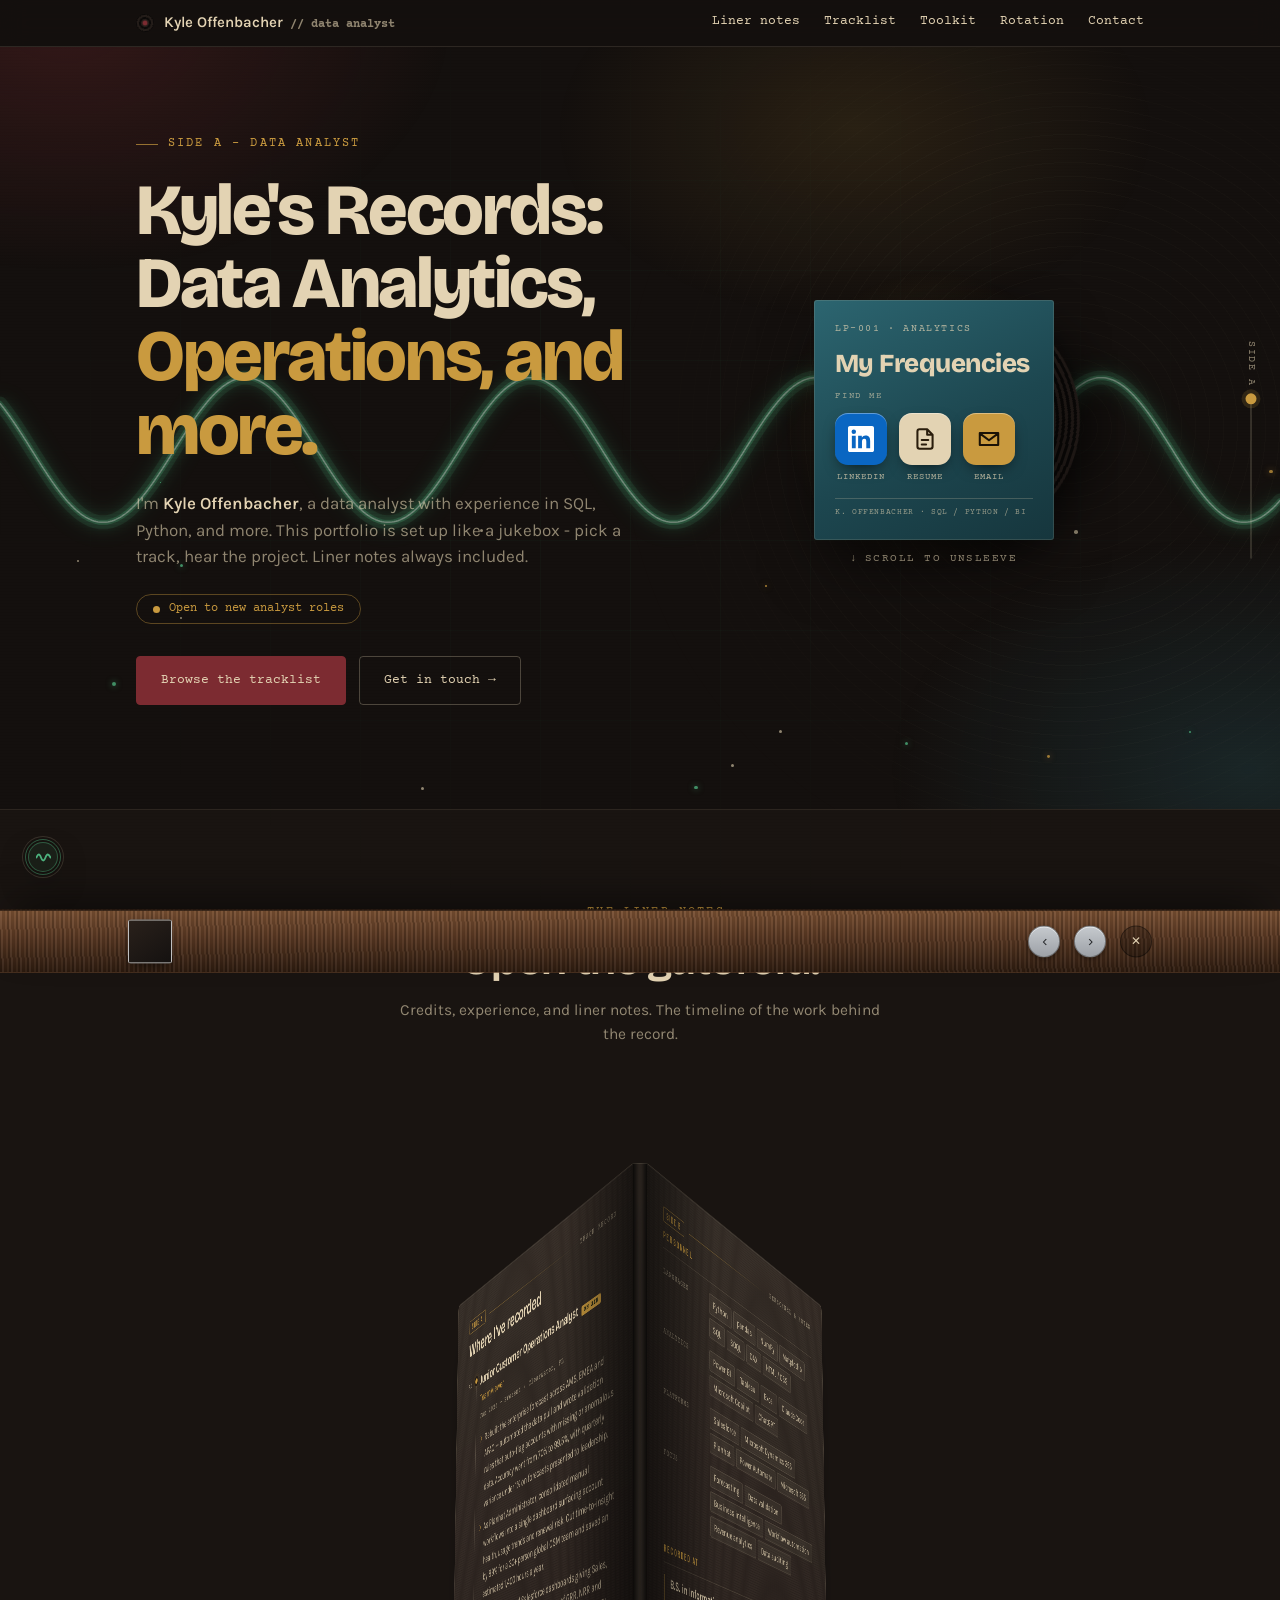
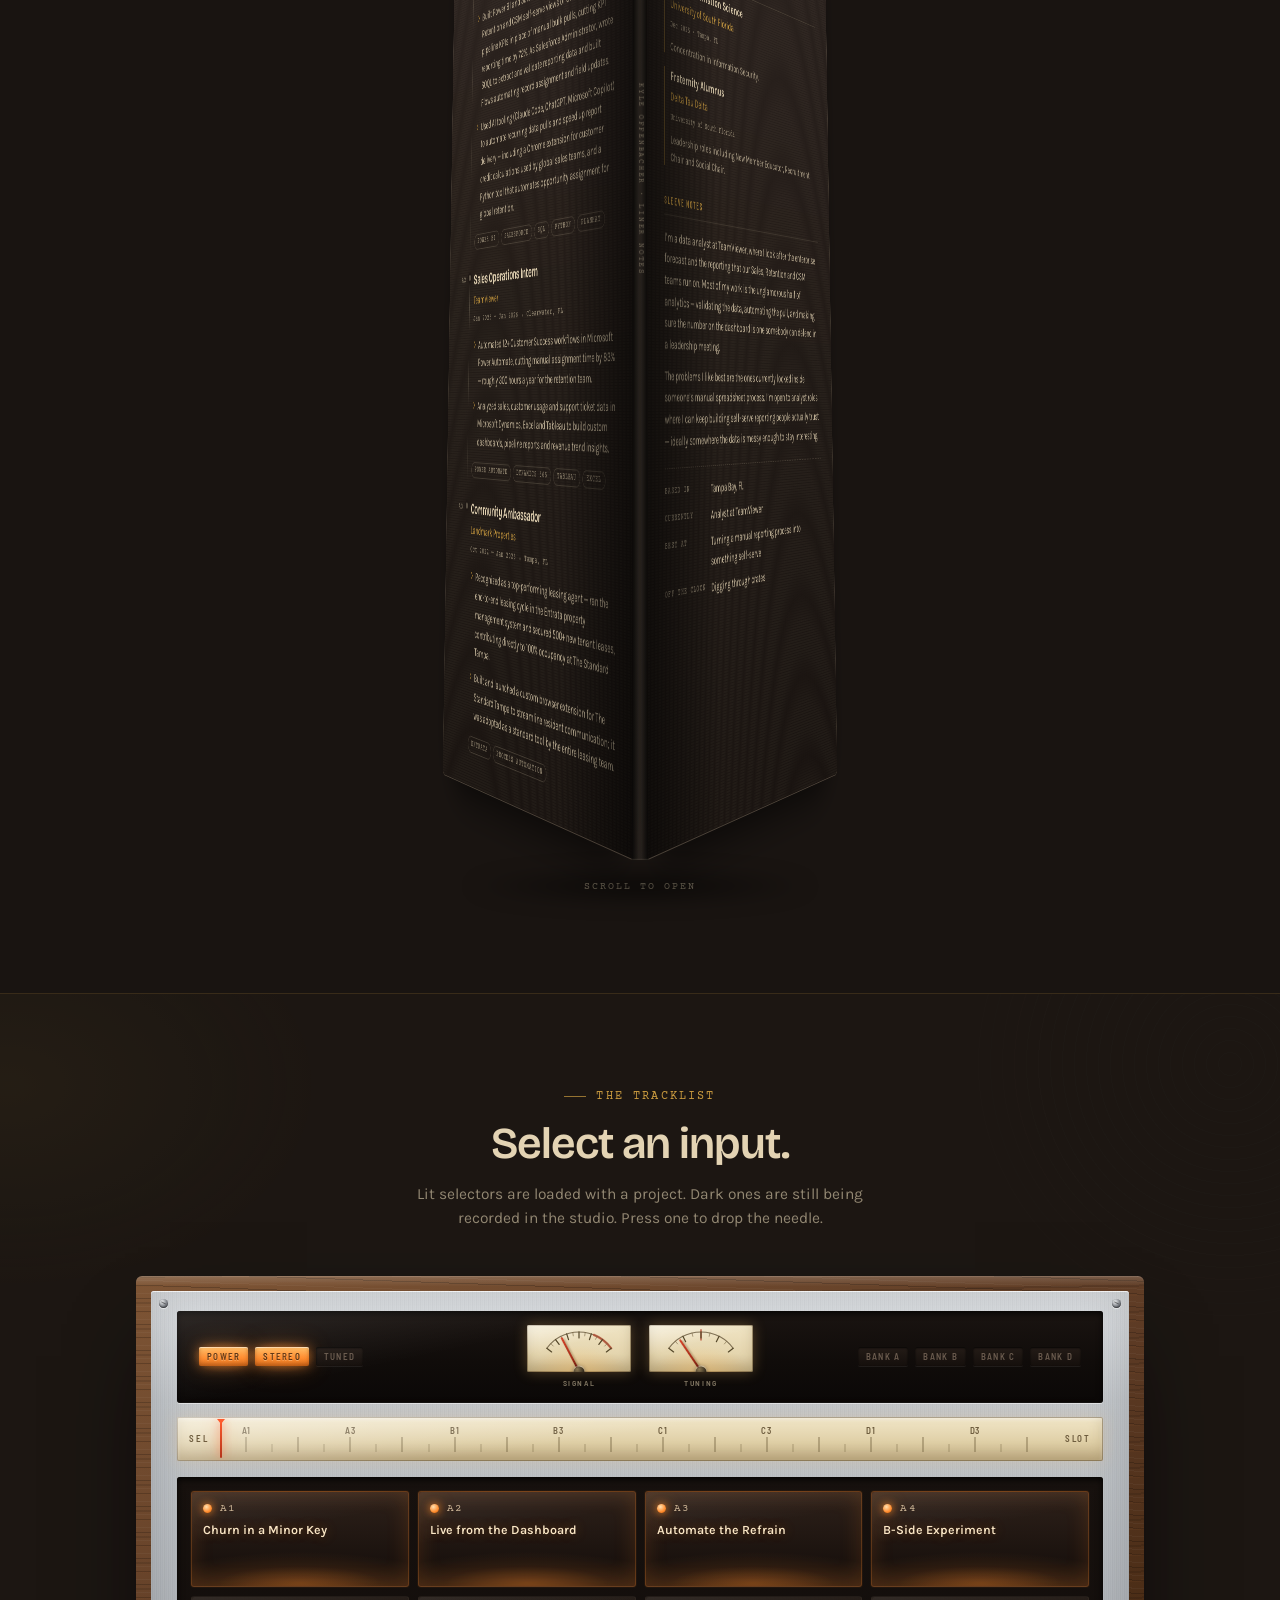
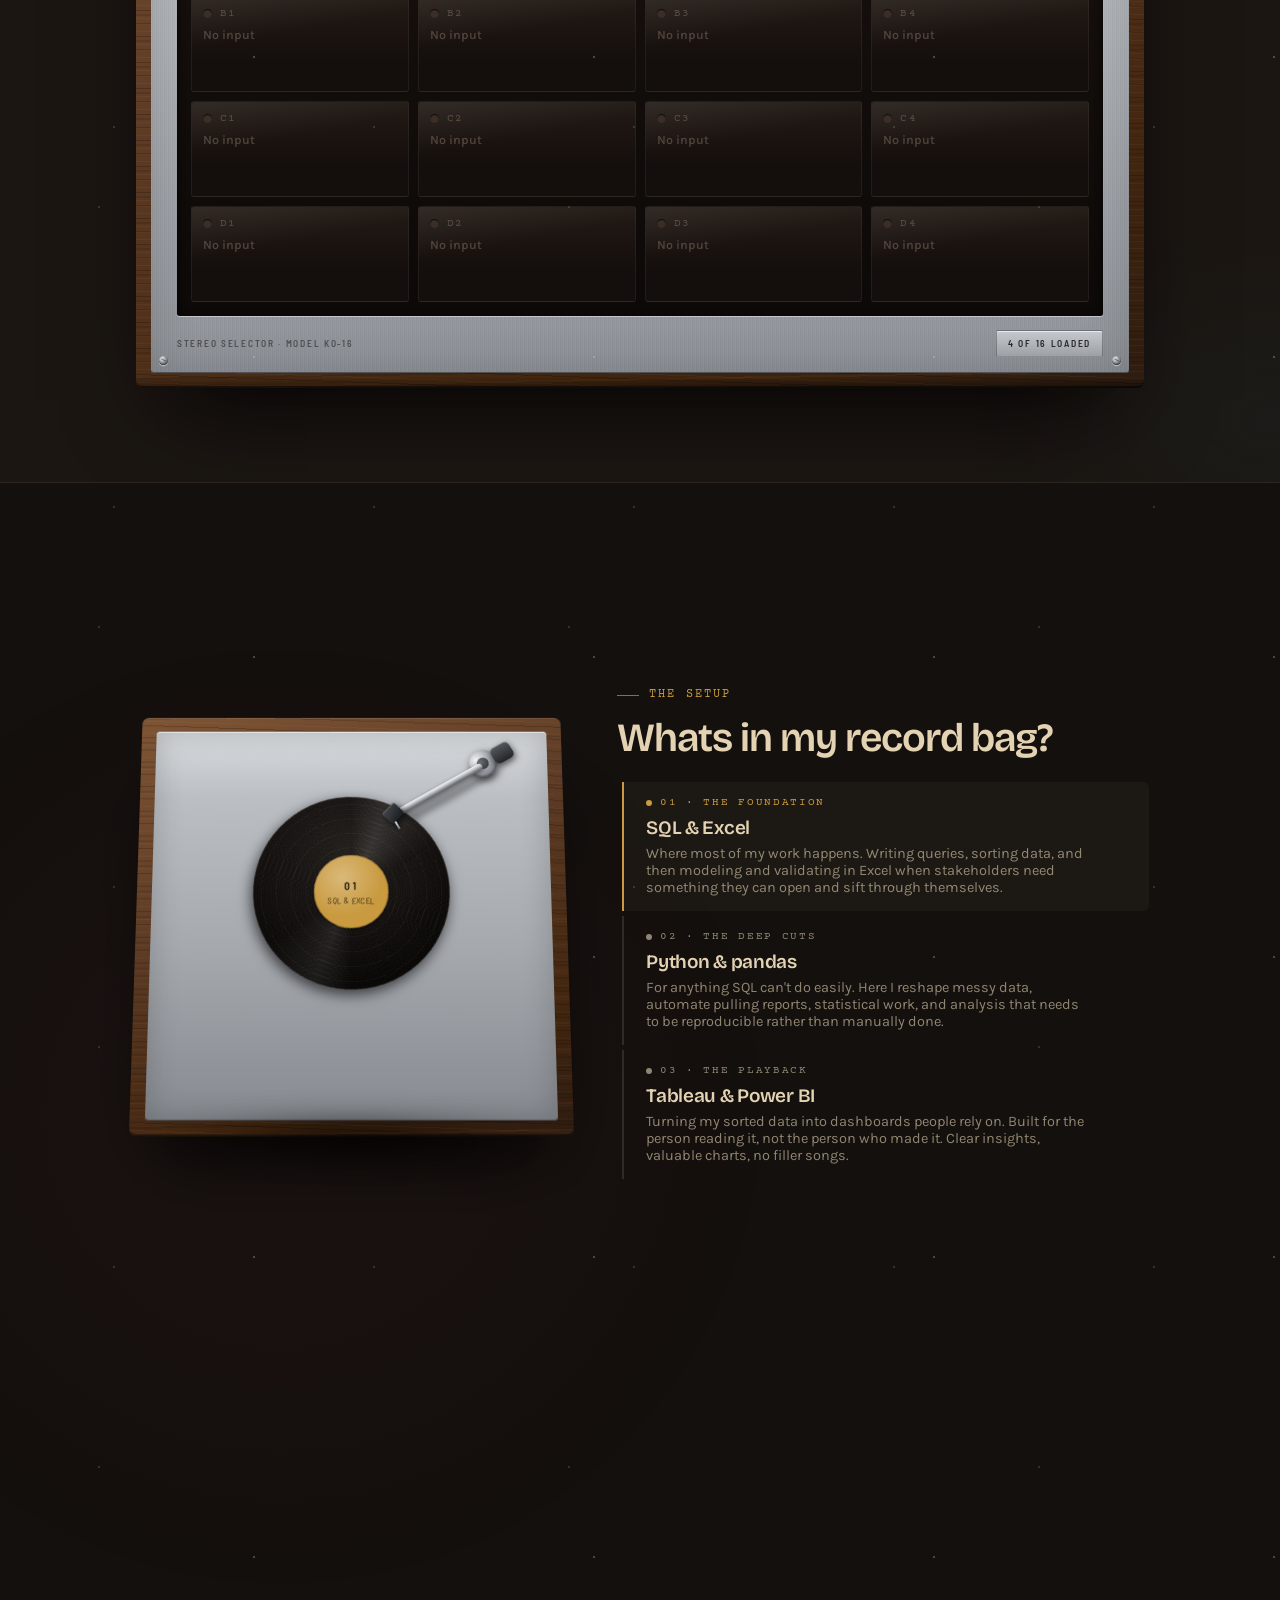
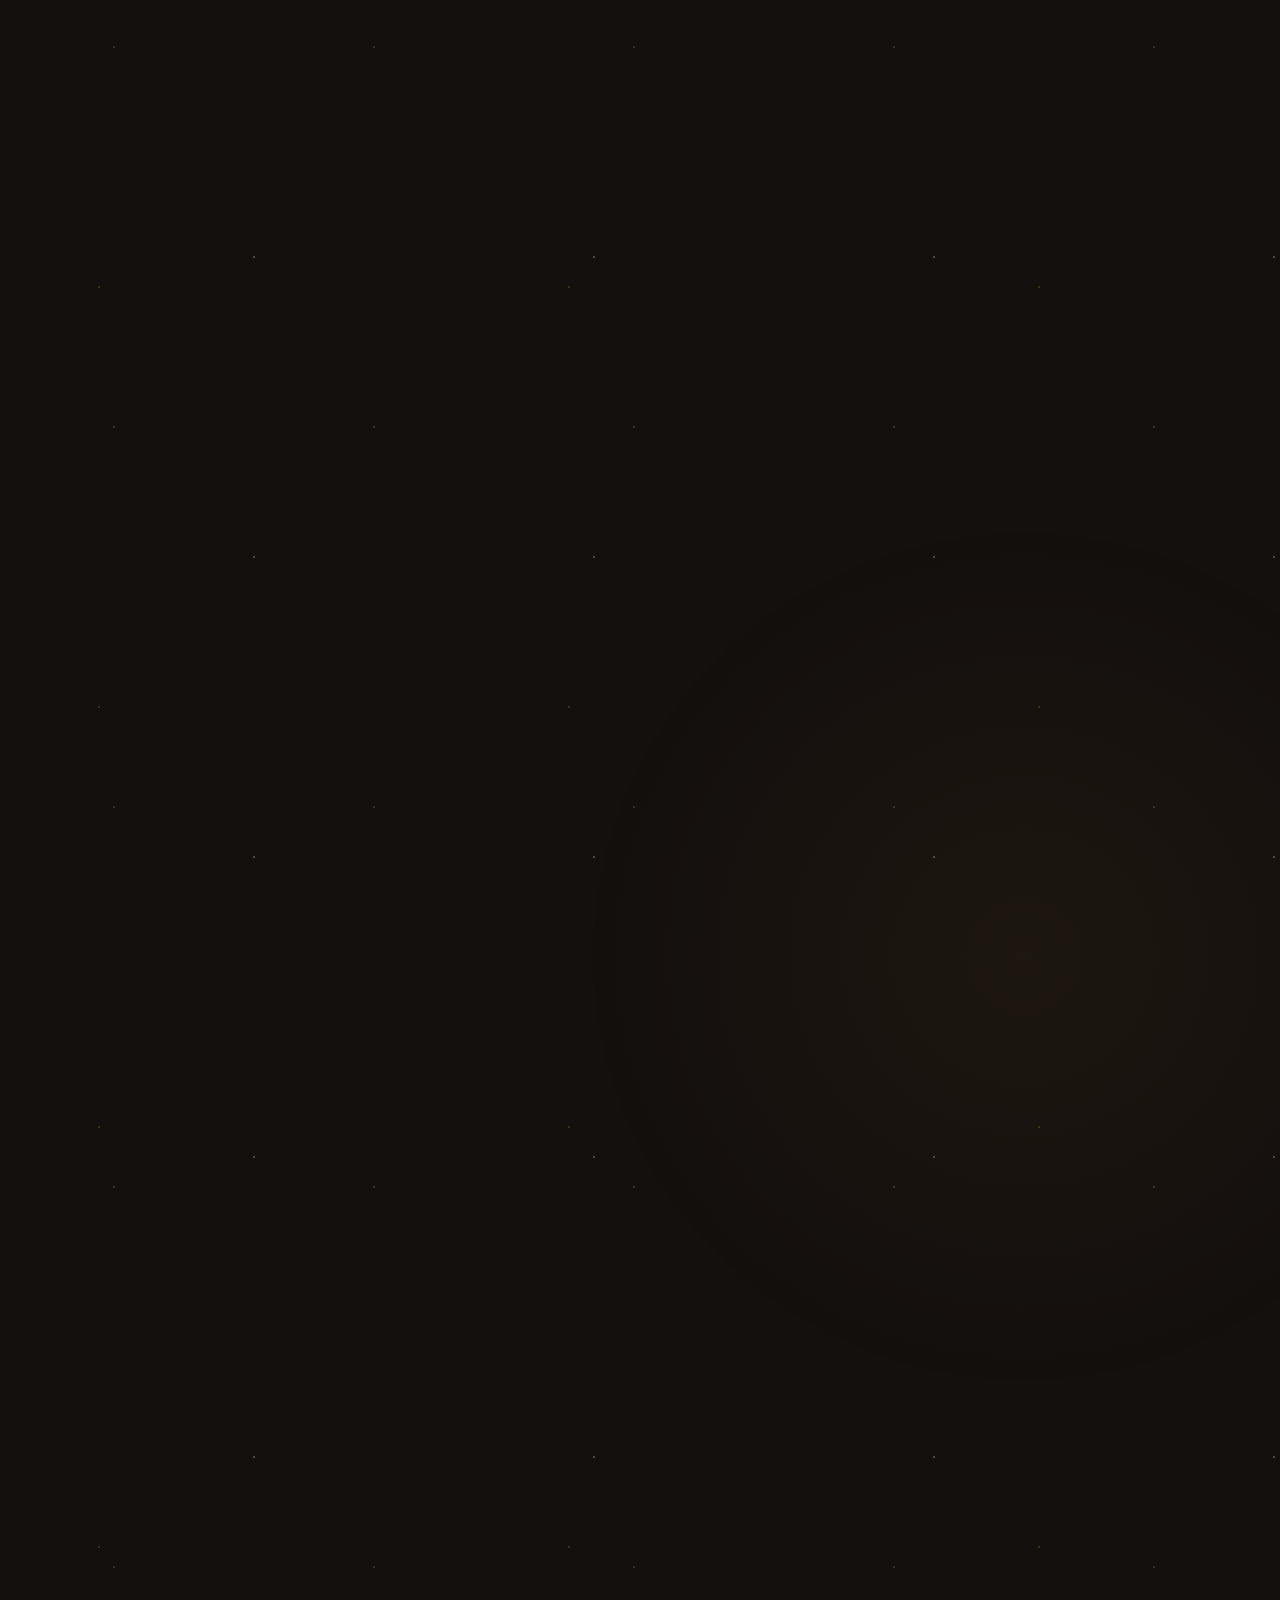
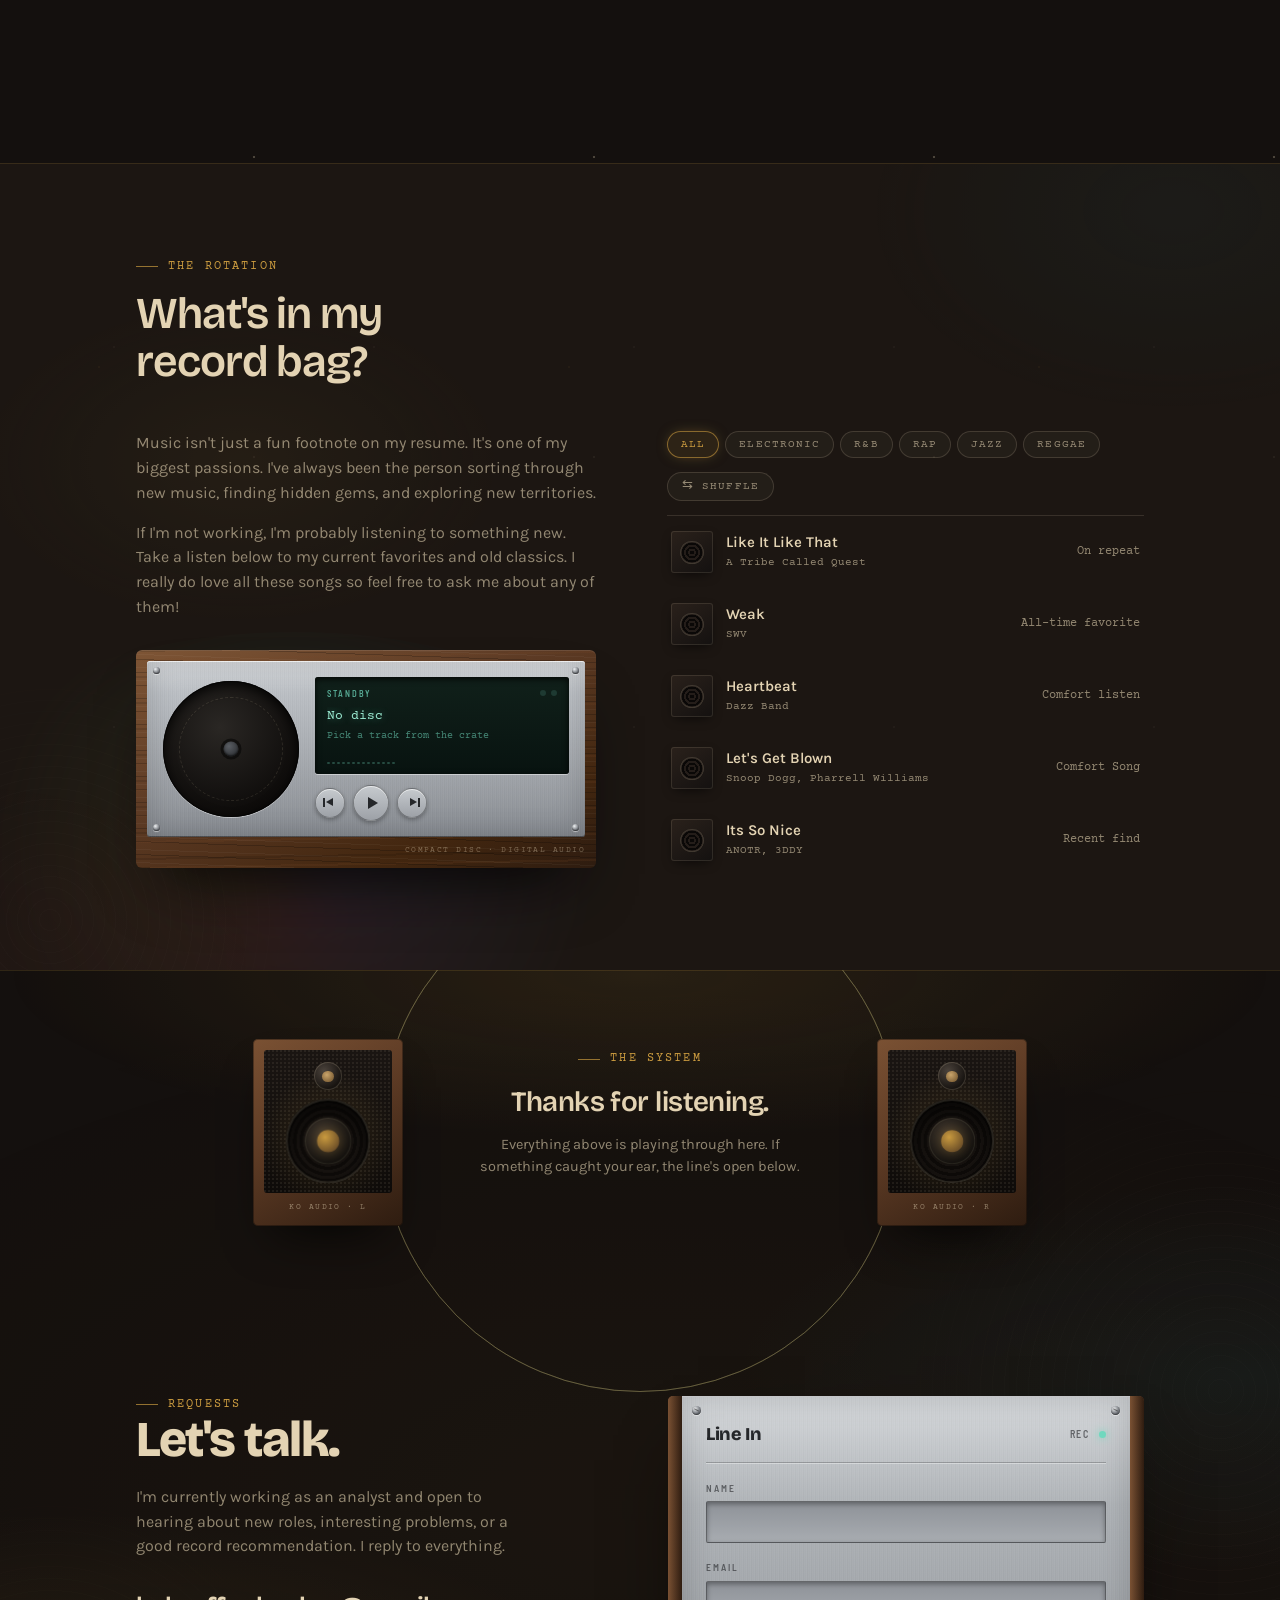
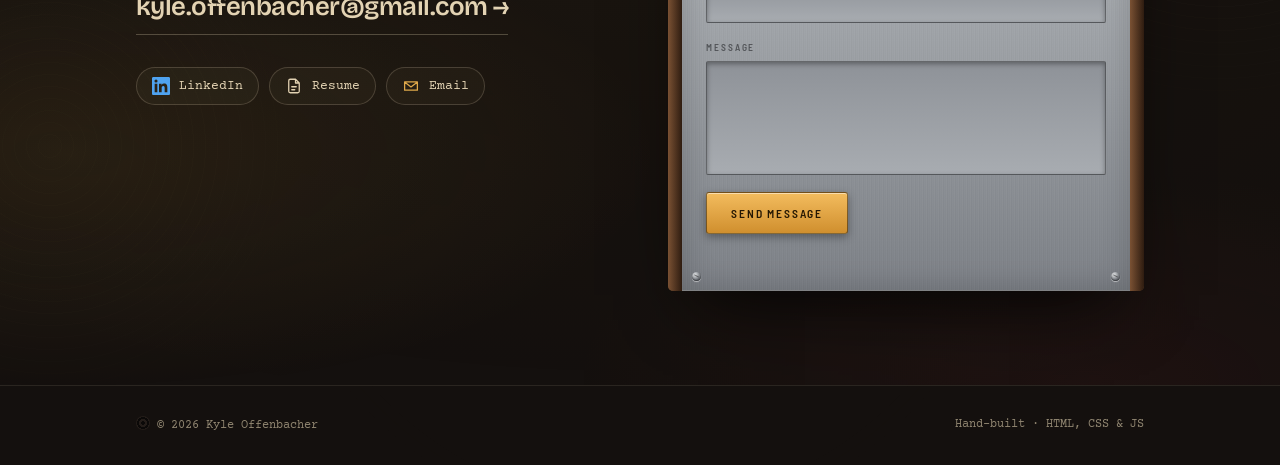
==== commit 6bd8a65e: "Add files via upload" ====
--- a/index.html
+++ b/index.html
@@ -1,667 +1,688 @@
-<!DOCTYPE html>
-<html lang="en">
-<head>
-<meta charset="UTF-8">
-<meta name="viewport" content="width=device-width, initial-scale=1.0">
-<title>Kyle Offenbacher - Data Analyst</title>
-<meta name="description" content="Kyle Offenbacher - Data Analyst. See my projects and work experience!">
-<link rel="icon" type="image/png" href="assets/images/favicon.png">
-<link rel="preconnect" href="https://fonts.googleapis.com">
-<link rel="preconnect" href="https://fonts.gstatic.com" crossorigin>
-<link href="https://fonts.googleapis.com/css2?family=Barlow+Semi+Condensed:wght@400;500;600&family=Bricolage+Grotesque:opsz,wght@12..96,400;12..96,600;12..96,800&family=Courier+Prime:wght@400;700&family=Karla:wght@400;500;600&display=swap" rel="stylesheet">
-
-<!-- Stylesheets load in this order; the cascade depends on it. -->
-<link rel="stylesheet" href="assets/css/01-base.css">
-<link rel="stylesheet" href="assets/css/02-chrome.css">
-<link rel="stylesheet" href="assets/css/03-hero.css">
-<link rel="stylesheet" href="assets/css/04-sections.css">
-<link rel="stylesheet" href="assets/css/05-components.css">
-<link rel="stylesheet" href="assets/css/06-spotify.css">
-<link rel="stylesheet" href="assets/css/07-ambient.css">
-<link rel="stylesheet" href="assets/css/08-liner.css">
-<link rel="stylesheet" href="assets/css/09-receiver.css">
-<link rel="stylesheet" href="assets/css/10-deck.css">
-</head>
-<body>
-
-
-<div id="scopeLayer" aria-hidden="true">
-  <canvas id="scope"></canvas>
-  <div class="grat"></div>
-  <div class="scan"></div>
-</div>
-
-<div class="scope-ctl" id="scopeCtl">
-  <!-- Minimize handle. When the panel is collapsed this button IS the panel —
-       it shrinks down to a single discreet dot, and it inherits the hero-only
-       show/hide behaviour from .scope-ctl, so it never follows you down the page. -->
-  <button class="sc-min" id="scMin" type="button" aria-expanded="true" aria-controls="scBody"
-          aria-label="Hide oscilloscope controls" title="Hide oscilloscope controls">
-    <svg class="sc-min-ico sc-ico-wave" viewBox="0 0 30 20" aria-hidden="true"><path d="M1 10 C4 2,7 2,10 10 S16 18,19 10 S25 2,29 10"/></svg>
-    <svg class="sc-min-ico sc-ico-chev" viewBox="0 0 30 20" aria-hidden="true"><path d="M9 8 L15 14 L21 8"/></svg>
-  </button>
-
-  <div class="sc-body" id="scBody">
-  <div class="sc-group">
-    <div class="sc-chips" id="scChips">
-      <button class="sc-chip on" data-wave="sine" aria-pressed="true" aria-label="Sine wave" title="Sine"><svg viewBox="0 0 30 20" aria-hidden="true"><path d="M1 10 C4 2,7 2,10 10 S16 18,19 10 S25 2,29 10"/></svg></button>
-      <button class="sc-chip" data-wave="square" aria-pressed="false" aria-label="Square wave" title="Square"><svg viewBox="0 0 30 20" aria-hidden="true"><path d="M1 16 V4 H10 V16 H19 V4 H29"/></svg></button>
-      <button class="sc-chip" data-wave="triangle" aria-pressed="false" aria-label="Triangle wave" title="Triangle"><svg viewBox="0 0 30 20" aria-hidden="true"><path d="M1 16 L8 4 L15 16 L22 4 L29 16"/></svg></button>
-      <button class="sc-chip" data-wave="saw" aria-pressed="false" aria-label="Sawtooth wave" title="Sawtooth"><svg viewBox="0 0 30 20" aria-hidden="true"><path d="M1 16 L9 4 L9 16 L17 4 L17 16 L25 4 L25 16 L29 12"/></svg></button>
-      <button class="sc-chip" data-wave="pulse" aria-pressed="false" aria-label="Pulse wave" title="Pulse"><svg viewBox="0 0 30 20" aria-hidden="true"><path d="M1 16 H5 V4 H8 V16 H16 V4 H19 V16 H27 V4 H29"/></svg></button>
-      <button class="sc-chip" data-wave="bounce" aria-pressed="false" aria-label="Rectified wave" title="Rectified"><svg viewBox="0 0 30 20" aria-hidden="true"><path d="M1 16 C3 4,6 4,8 16 C10 4,13 4,15 16 C17 4,20 4,22 16 C24 4,27 4,29 16"/></svg></button>
-      <button class="sc-chip" data-wave="ecg" aria-pressed="false" aria-label="Heartbeat wave" title="Heartbeat"><svg viewBox="0 0 30 20" aria-hidden="true"><path d="M1 12 H7 L9 9 L11 15 L13 3 L15 17 L17 11 L19 12 H23 L25 8 L27 12 H29"/></svg></button>
-      <button class="sc-chip" data-wave="noise" aria-pressed="false" aria-label="Noise wave" title="Noise"><svg viewBox="0 0 30 20" aria-hidden="true"><path d="M1 11 L3 6 L5 14 L7 8 L9 15 L11 5 L13 12 L15 7 L17 16 L19 9 L21 13 L23 4 L25 12 L27 8 L29 11"/></svg></button>
-    </div>
-    <span class="sc-cap">Shape</span>
-  </div>
-  <span class="sc-div"></span>
-  <div class="sc-group">
-    <button class="sc-knob" id="miniFreq" aria-label="Frequency"><span class="ind"></span></button>
-    <span class="sc-cap">Freq</span>
-  </div>
-  <div class="sc-group">
-    <button class="sc-knob" id="miniAmp" aria-label="Amplitude"><span class="ind"></span></button>
-    <span class="sc-cap">Ampl</span>
-  </div>
-  <div class="sc-group">
-    <button class="sc-knob" id="miniWarp" aria-label="Warp"><span class="ind"></span></button>
-    <span class="sc-cap">Warp</span>
-  </div>
-  <div class="sc-group">
-    <button class="sc-knob" id="miniGlow" aria-label="Glow"><span class="ind"></span></button>
-    <span class="sc-cap">Glow</span>
-  </div>
-  <span class="sc-div"></span>
-  <div class="sc-group">
-    <button class="sc-toggle" id="scDual" aria-pressed="false" aria-label="Second trace" title="Second trace">&times;2</button>
-    <span class="sc-cap">Dual</span>
-  </div>
-  </div>
-</div>
-
-<div class="side-rail" aria-hidden="true">
-  <span class="rail-label">SIDE A</span>
-  <div class="rail-track"><span class="rail-head" id="railHead"></span></div>
-</div>
-
-<nav>
-  <div class="wrap">
-    <a href="#top" class="brand"><span class="disc" id="navDisc"></span>Kyle Offenbacher<span class="full liner" style="color:var(--manila-dim);font-size:12px;"> // data analyst</span></a>
-    <div class="nav-links">
-      <a href="#liner">Liner notes</a>
-      <a href="#work">Tracklist</a>
-      <a href="#toolkit">Toolkit</a>
-      <a href="#rotation">Rotation</a>
-      <a href="#contact">Contact</a>
-    </div>
-  </div>
-</nav>
-
-<header class="hero" id="top">
-  <div class="hero-wash" aria-hidden="true"></div>
-  <div class="hero-grooves" aria-hidden="true"></div>
-  <div class="sparkles" id="sparkles" aria-hidden="true"></div>
-
-  <div class="wrap hero-grid">
-    <div>
-      <div class="eyebrow fade-up">Side A - Data Analyst</div>
-      <h1>
-        <span class="ln"><span>Kyle's Records</span></span>
-        <!-- <span class="ln"><span>into decisions</span></span> -->
-        <!-- <span class="ln"><span class="brass">people act on.</span></span> -->
-      </h1>
-      <p class="sub fade-up d1">I'm <strong>Kyle Offenbacher</strong>, a data analyst with experience in SQL, Python, and more. This portfolio is set up like a jukebox - pick a track, hear the project. Liner notes always included.</p>
-      <div class="status fade-up d2"><span class="dot"></span>Open to new analyst roles</div>
-      <div class="hero-cta fade-up d3">
-        <a href="#work" class="btn btn-solid">Browse the tracklist</a>
-        <a href="#contact" class="btn">Get in touch →</a>
-      </div>
-    </div>
-
-    <div class="sleeve-stack" aria-hidden="true">
-      <div class="unsleeve-rig">
-        <div class="rig-tilt" id="rigTilt">
-          <div class="disc-halo"></div>
-          <div class="hero-disc" id="heroDisc">
-            <div class="sheen"></div>
-            <div class="disc-label">Side<br>A</div>
-            <div class="spindle"></div>
-          </div>
-          <div class="hero-sleeve" id="heroSleeve">
-            <div class="label-top">LP-001 · Analytics</div>
-            <div class="sleeve-title">Signal<br>from the<br>Noise</div>
-            <div class="sleeve-foot">K. OFFENBACHER · SQL / PYTHON / BI</div>
-          </div>
-        </div>
-        <div class="unsleeve-hint" id="unsleeveHint"><span class="arrow">↓</span> scroll to unsleeve</div>
-      </div>
-    </div>
-  </div>
-</header>
-
-<!-- THE LINER NOTES
-     A gatefold sleeve. Both pages are folded back on their spine until you
-     scroll into the section, then they open flat; scrolling past folds them
-     shut again. Everything inside is generated from `experience`, `skills`,
-     `education` and `about` in assets/js/02-data.js — edit there, not here. -->
-<section class="liner-section" id="liner">
-  <div class="wrap">
-    <div class="sec-head center reveal">
-      <div class="eyebrow center">The liner notes</div>
-      <h2>Open the gatefold.</h2>
-      <p>Credits, personnel and sleeve notes — the record of the work behind the record.</p>
-    </div>
-
-    <div class="gatefold" id="gatefold">
-      <div class="gf-shadow" aria-hidden="true"></div>
-      <div class="gf-stage">
-        <!-- LEFT PAGE -->
-        <div class="gf-page gf-left">
-          <div class="gf-paper">
-            <div class="gf-page-head">
-              <span class="gf-side">Side A</span>
-              <span class="gf-rule" aria-hidden="true"></span>
-              <span class="gf-kicker">Track record</span>
-            </div>
-            <h3 class="gf-title">Where I&rsquo;ve been recorded</h3>
-            <div class="gf-xp" id="gfExperience"></div>
-          </div>
-        </div>
-
-        <!-- SPINE -->
-        <div class="gf-spine" aria-hidden="true">
-          <span class="gf-spine-text">Kyle Offenbacher &middot; Liner Notes</span>
-        </div>
-
-        <!-- RIGHT PAGE -->
-        <div class="gf-page gf-right">
-          <div class="gf-paper">
-            <div class="gf-page-head">
-              <span class="gf-side">Side B</span>
-              <span class="gf-rule" aria-hidden="true"></span>
-              <span class="gf-kicker">Personnel &amp; notes</span>
-            </div>
-
-            <div class="gf-block">
-              <h4 class="gf-h4">Personnel</h4>
-              <div class="gf-skills" id="gfSkills"></div>
-            </div>
-
-            <div class="gf-block">
-              <h4 class="gf-h4">Recorded at</h4>
-              <div class="gf-edu" id="gfEducation"></div>
-            </div>
-
-            <div class="gf-block">
-              <h4 class="gf-h4">Sleeve notes</h4>
-              <div class="gf-about" id="gfAbout"></div>
-              <dl class="gf-facts" id="gfFacts"></dl>
-            </div>
-          </div>
-        </div>
-      </div>
-      <div class="gf-hint" id="gfHint" aria-hidden="true">scroll to open</div>
-    </div>
-  </div>
-</section>
-
-<!-- THE TRACKLIST — modelled on a Pioneer SX-1250 receiver face.
-     The 16 project slots are the illuminated input selectors; loaded ones
-     glow, empty ones stay dark. The dial pointer and the signal meter track
-     whichever slot you're on, and 06-tracklist.js flickers the lamps at
-     random the way warm gear does. Clicking a lit slot opens the project. -->
-<section class="jukebox-section" id="work">
-  <div class="wrap">
-    <div class="sec-head center reveal">
-      <div class="eyebrow center">The tracklist</div>
-      <h2>Select an input.</h2>
-      <p>Lit selectors are loaded with a project. Dark ones are still being recorded in the studio. Press one to drop the needle.</p>
-    </div>
-
-    <div class="receiver reveal" id="receiver">
-      <div class="rcv-face">
-        <div class="rcv-screws" aria-hidden="true"><i></i><i></i><i></i><i></i></div>
-
-        <!-- ===== upper glass: status lamps, meters, bank lamps ===== -->
-        <div class="rcv-glass">
-          <div class="rcv-lampset rcv-lampset-l" id="rcvStatus">
-            <span class="rcv-lamp is-on" data-lamp="power">Power</span>
-            <span class="rcv-lamp is-on" data-lamp="stereo">Stereo</span>
-            <span class="rcv-lamp" data-lamp="tuned">Tuned</span>
-          </div>
-
-          <div class="rcv-meters">
-            <div class="rcv-meter">
-              <div class="rcv-meter-face">
-                <svg class="rcv-scale" viewBox="0 0 120 54" aria-hidden="true">
-                  <path d="M12 48 A 52 52 0 0 1 108 48" fill="none" stroke="#6E5F42" stroke-width="1.2" opacity=".8"/>
-                  <g stroke="#544729" stroke-width="1.4" stroke-linecap="round">
-                    <line x1="14"  y1="45" x2="18"  y2="39"/>
-                    <line x1="32"  y1="26" x2="35"  y2="31"/>
-                    <line x1="60"  y1="19" x2="60"  y2="26"/>
-                    <line x1="88"  y1="26" x2="85"  y2="31"/>
-                    <line x1="106" y1="45" x2="102" y2="39"/>
-                  </g>
-                  <g stroke="#7A6845" stroke-width="1" opacity=".65" stroke-linecap="round">
-                    <line x1="22" y1="35" x2="24.5" y2="31"/>
-                    <line x1="45" y1="21.5" x2="46.5" y2="26"/>
-                    <line x1="75" y1="21.5" x2="73.5" y2="26"/>
-                    <line x1="98" y1="35" x2="95.5" y2="31"/>
-                  </g>
-                  <path d="M76 22.5 A 52 52 0 0 1 107 46" fill="none" stroke="#B4472F" stroke-width="2" opacity=".55" stroke-linecap="round"/>
-                </svg>
-                <span class="rcv-needle" id="mtrSignal"></span>
-                <span class="rcv-pivot" aria-hidden="true"></span>
-              </div>
-              <span class="rcv-meter-cap">Signal</span>
-            </div>
-            <div class="rcv-meter">
-              <div class="rcv-meter-face">
-                <svg class="rcv-scale" viewBox="0 0 120 54" aria-hidden="true">
-                  <path d="M12 48 A 52 52 0 0 1 108 48" fill="none" stroke="#6E5F42" stroke-width="1.2" opacity=".8"/>
-                  <g stroke="#544729" stroke-width="1.4" stroke-linecap="round">
-                    <line x1="23" y1="34" x2="26" y2="30"/>
-                    <line x1="60" y1="19" x2="60" y2="27"/>
-                    <line x1="97" y1="34" x2="94" y2="30"/>
-                  </g>
-                  <g stroke="#7A6845" stroke-width="1" opacity=".6" stroke-linecap="round">
-                    <line x1="40" y1="24" x2="42" y2="28.5"/>
-                    <line x1="80" y1="24" x2="78" y2="28.5"/>
-                  </g>
-                  <line x1="60" y1="18" x2="60" y2="50" stroke="#B4472F" stroke-width="1.2" opacity=".55"/>
-                </svg>
-                <span class="rcv-needle" id="mtrTuning"></span>
-                <span class="rcv-pivot" aria-hidden="true"></span>
-              </div>
-              <span class="rcv-meter-cap">Tuning</span>
-            </div>
-          </div>
-
-          <div class="rcv-lampset rcv-lampset-r" id="rcvBanks">
-            <span class="rcv-lamp" data-bank="A">Bank A</span>
-            <span class="rcv-lamp" data-bank="B">Bank B</span>
-            <span class="rcv-lamp" data-bank="C">Bank C</span>
-            <span class="rcv-lamp" data-bank="D">Bank D</span>
-          </div>
-        </div>
-
-        <!-- ===== dial scale ===== -->
-        <div class="rcv-dial">
-          <div class="rcv-dial-glass">
-            <span class="rcv-dial-tag rcv-dial-tag-l">SEL</span>
-            <!-- the pointer lives inside the tick track so both are
-                 positioned against the same width; parked on the glass it
-                 would be measuring a different box and sit off its mark -->
-            <div class="rcv-ticks" id="rcvTicks" aria-hidden="true">
-              <span class="rcv-pointer" id="rcvPointer"></span>
-            </div>
-            <span class="rcv-dial-tag rcv-dial-tag-r">SLOT</span>
-          </div>
-        </div>
-
-        <!-- ===== the 16 input selectors ===== -->
-        <div class="rcv-selectors" id="trackGrid"></div>
-
-        <!-- ===== bottom strip ===== -->
-        <div class="rcv-strip">
-          <span class="rcv-model">Stereo Selector &middot; Model KO-16</span>
-          <span class="rcv-readout"><span id="loadedCount">— loaded</span></span>
-        </div>
-      </div>
-    </div>
-  </div>
-</section>
-
-<section class="turntable-section" id="toolkit">
-  <div class="tt-scroll" id="ttScroll">
-    <div class="tt-sticky">
-      <div class="tt-inner">
-        <!-- THE DECK
-             Built as a real object: a perspective scene tilted back so you
-             look down at the plinth, a platter with an actual machined side
-             wall, the record sitting proud of the mat, and a tonearm with a
-             counterweight and headshell that casts a shadow onto the vinyl.
-             The arm still drops on scroll — 08-turntable.js drives it. -->
-        <div class="deck-scene" id="deckScene" aria-hidden="true">
-          <div class="deck-tilt" id="deckTilt">
-            <div class="plinth">
-              <div class="plinth-face"></div>
-              <div class="plinth-top">
-                <!-- the specular pass across the brushed top. It needs its
-                     own clipping box: .plinth-top can't clip without
-                     flattening the 3D scene. -->
-                <span class="plinth-sheen" aria-hidden="true"><i></i></span>
-                <div class="plinth-brand">KO&middot;AUDIO</div>
-
-                <div class="platter-rig">
-                  <span class="platter-shadow"></span>
-                  <span class="platter-wall"></span>
-                  <div class="platter-base">
-                    <span class="platter-strobe" id="platterStrobe"></span>
-                    <span class="platter-mat"></span>
-                  </div>
-
-                  <div class="platter-disc" id="platterDisc">
-                    <span class="disc-grooves"></span>
-                    <span class="disc-sheen"></span>
-                    <div class="platter-label">
-                      <span class="pl-num" id="plNum">01</span>
-                      <span class="pl-txt" id="plTxt">SQL &amp; Excel</span>
-                    </div>
-                  </div>
-
-                  <span class="platter-spindle"></span>
-
-                  <div class="platter-arm" id="platterArm">
-                    <span class="arm-pillar"></span>
-                    <span class="arm-tube"></span>
-                    <span class="arm-weight"></span>
-                    <span class="arm-head"></span>
-                    <span class="arm-stylus"></span>
-                    <span class="arm-cast"></span>
-                  </div>
-                  <span class="arm-rest"></span>
-                </div>
-
-                <div class="deck-controls">
-                  <span class="deck-power"><i></i>ON</span>
-                  <div class="rpm-btns"><span class="rpm-btn on">33⅓</span><span class="rpm-btn">45</span></div>
-                  <div class="pitch">
-                    <span class="pitch-slot"><i class="pitch-knob"></i></span>
-                    <span class="pitch-cap">Pitch</span>
-                  </div>
-                </div>
-
-                <div class="plinth-strip">
-                  <span class="plinth-readout" id="platterRpm">Track 1 of 3</span>
-                </div>
-              </div>
-            </div>
-          </div>
-          <span class="deck-floor"></span>
-        </div>
-
-        <div>
-          <div class="tt-head">
-            <div class="eyebrow">The setup</div>
-            <h2>Whats in my record bag?</h2>
-          </div>
-          <div class="tt-tracks" id="ttTracks">
-            <button class="tt-item is-active" data-accent="#C99A3F" aria-pressed="true">
-              <span class="tt-num"><span class="play-dot"></span>01 · The Foundation</span>
-              <h4>SQL &amp; Excel</h4>
-              <p>Where most of my work happens. Writing queries, sorting data, and then modeling and validating in Excel when stakeholders need something they can open and sift through themselves.</p>
-            </button>
-            <button class="tt-item" data-accent="#2C6570" aria-pressed="false">
-              <span class="tt-num"><span class="play-dot"></span>02 · The Deep Cuts</span>
-              <h4>Python &amp; pandas</h4>
-              <p>For anything SQL can't do easily. Here I reshape messy data, automate pulling reports, statistical work, and analysis that needs to be reproducible rather than manually done.</p>
-            </button>
-            <button class="tt-item" data-accent="#7C2B31" aria-pressed="false">
-              <span class="tt-num"><span class="play-dot"></span>03 · The Playback</span>
-              <h4>Tableau &amp; Power BI</h4>
-              <p>Turning my sorted data into dashboards people rely on. Built for the person reading it, not the person who made it. Clear insights, valuable charts, no filler songs.</p>
-            </button>
-          </div>
-        </div>
-      </div>
-    </div>
-  </div>
-</section>
-
-<section class="rotation-section" id="rotation">
-  <span class="rot-iris" aria-hidden="true"></span>
-  <div class="wrap">
-    <div class="sec-head reveal">
-      <div class="eyebrow">The rotation</div>
-      <h2>What's in my <br>record bag?</h2>
-    </div>
-    <div class="rotation-grid">
-      <div class="reveal">
-        <p>Music isn't just a fun footnote on my resume. It's one of my biggest passions. I've always been the person sorting through new music, finding hidden gems, and exploring new territories.</p>
-        <p>If I'm not working, I'm probably listening to something new. Take a listen below to my current favorites and old classics. I really do love all these songs so feel free to ask me about any of them!</p>
-
-        <!-- THE CD DECK
-             Wired to the crate: picking a track loads the disc, spins it up
-             and puts the cover art on it. 10-spotify.js drives it through
-             cdLoad() / cdStop() / cdEject(). -->
-        <div class="cd-deck" id="cdDeck">
-          <div class="cd-face">
-            <div class="cd-screws" aria-hidden="true"><i></i><i></i><i></i><i></i></div>
-
-            <div class="cd-bay">
-              <div class="cd-well" aria-hidden="true">
-                <span class="cd-well-ring"></span>
-                <span class="cd-well-spindle"></span>
-              </div>
-              <div class="cd-disc" id="cdDisc" aria-hidden="true">
-                <span class="cd-art"><img id="cdArt" alt=""></span>
-                <span class="cd-data"></span>
-                <span class="cd-iris"></span>
-                <span class="cd-gloss"></span>
-                <span class="cd-hole"></span>
-              </div>
-              <span class="cd-laser" aria-hidden="true"></span>
-              <div class="cd-door" aria-hidden="true"><span></span></div>
-            </div>
-
-            <div class="cd-console">
-              <div class="cd-lcd">
-                <div class="cd-lcd-top">
-                  <span class="cd-mode" id="cdMode">Standby</span>
-                  <span class="cd-lamps" aria-hidden="true"><i class="cd-lamp" id="cdLampPlay"></i><i class="cd-lamp cd-lamp-dim"></i></span>
-                </div>
-                <div class="cd-lcd-title" id="cdTitle">No disc</div>
-                <div class="cd-lcd-artist" id="cdArtist">Pick a track from the crate</div>
-                <div class="cd-vu" id="cdVu" aria-hidden="true"></div>
-              </div>
-              <div class="cd-transport">
-                <button type="button" class="cd-btn" id="cdBtnPrev" aria-label="Previous track"><b class="ic-prev"></b></button>
-                <button type="button" class="cd-btn cd-btn-main" id="cdBtnPlay" aria-label="Play">
-                  <b class="ic-play"></b><b class="ic-pause"></b>
-                </button>
-                <button type="button" class="cd-btn" id="cdBtnNext" aria-label="Next track"><b class="ic-next"></b></button>
-              </div>
-            </div>
-          </div>
-          <div class="cd-badge" aria-hidden="true">Compact Disc &middot; Digital Audio</div>
-        </div>
-      </div>
-      <!-- Genre buttons, shuffle, and the rows are all generated from the
-           `crate` array in assets/js/02-data.js -->
-      <div>
-        <div class="crate-head">
-          <div class="crate-genres" id="crateGenres" role="group" aria-label="Filter crate by genre"></div>
-          <button class="crate-shuffle" id="crateShuffle" type="button">
-            <span class="cs-icon" aria-hidden="true">&#8646;</span>
-            <span class="cs-label">Shuffle</span>
-          </button>
-        </div>
-        <div class="crate" id="crate"></div>
-      </div>
-    </div>
-  </div>
-</section>
-
-<!-- THE OUTRO
-     The speakers and the contact form share one background. Everything
-     ambient for both sections lives on .outro-bg below, so the wash, the
-     shaft of light and the record grooves run continuously from the
-     speaker cones down through the form instead of stopping at the seam.
-     Section padding is unchanged — only the backdrop was merged. -->
-<div class="outro">
-  <div class="outro-bg" aria-hidden="true">
-    <span class="ob-wash"></span>
-    <span class="ob-groove ob-groove-a"></span>
-    <span class="ob-groove ob-groove-b"></span>
-    <span class="ob-shaft"></span>
-  </div>
-
-<div class="speakers-band">
-  <div class="wrap">
-    <div class="spk-row reveal">
-      <!-- ripples start at the cones and roll down over the form -->
-      <div class="spk-field" aria-hidden="true"><i></i><i></i><i></i><i></i></div>
-      <div class="speaker" aria-hidden="true">
-        <div class="spk-baffle">
-          <span class="tweeter"></span>
-          <span class="woofer woof"><span class="cone"></span><span class="dustcap"></span></span>
-        </div>
-        <div class="spk-badge">KO Audio · L</div>
-      </div>
-      <div class="spk-mid">
-        <div class="eyebrow center">The system</div>
-        <h3>Thanks for listening.</h3>
-        <p>Everything above is playing through here. If something caught your ear, the line's open below.</p>
-        <div class="spk-waves" id="spkWaves" aria-hidden="true"></div>
-      </div>
-      <div class="speaker" aria-hidden="true">
-        <div class="spk-baffle">
-          <span class="tweeter"></span>
-          <span class="woofer woof"><span class="cone"></span><span class="dustcap"></span></span>
-        </div>
-        <div class="spk-badge">KO Audio · R</div>
-      </div>
-    </div>
-  </div>
-</div>
-
-<section class="contact" id="contact">
-  <div class="wrap contact-grid">
-    <div class="reveal">
-      <div class="eyebrow">Requests</div>
-      <h2>Let's talk.</h2>
-      <p class="lede">I'm currently working as an analyst and open to hearing about new roles, interesting problems, or a good record recommendation. I reply to everything.</p>
-      <a href="mailto:kyle.offenbacher@gmail.com" class="big-link" id="emailLink">kyle.offenbacher@gmail.com →</a>
-      <div class="social-row">
-        <a href="#" target="_blank" rel="noopener">LinkedIn</a>
-        <a href="#" target="_blank" rel="noopener">Resume</a>
-        <a href="#" target="_blank" rel="noopener">Discogs</a>
-      </div>
-    </div>
-
-    <div class="unit reveal">
-      <div class="faceplate">
-        <div class="screws"><i></i><i></i><i></i><i></i></div>
-        <div class="fp-pad">
-          <div class="fp-header">
-            <div class="fp-title">Line In</div>
-            <div class="fp-meta">Rec <span class="led-sm"></span></div>
-          </div>
-          <form id="contactForm" novalidate>
-            <div class="field">
-              <label for="name">Name</label>
-              <input type="text" id="name" name="name" autocomplete="name" required>
-            </div>
-            <div class="field">
-              <label for="email">Email</label>
-              <input type="email" id="email" name="email" autocomplete="email" required>
-            </div>
-            <div class="field">
-              <label for="message">Message</label>
-              <textarea id="message" name="message" rows="5" required></textarea>
-            </div>
-            <input type="text" name="_gotcha" tabindex="-1" autocomplete="off"
-                   style="position:absolute;left:-9999px;opacity:0;height:0;width:0;">
-            <button type="submit" class="btn-plate" id="submitBtn">Send message</button>
-            <div class="form-status" id="formStatus"></div>
-          </form>
-        </div>
-      </div>
-    </div>
-  </div>
-</section>
-</div><!-- /.outro -->
-
-<footer>
-  <div class="wrap">
-    <span><span class="foot-disc"></span>© 2026 Kyle Offenbacher</span>
-    <span>Hand-built · HTML, CSS &amp; JS</span>
-  </div>
-</footer>
-
-<div class="overlay" id="overlay" role="dialog" aria-modal="true" aria-label="Now playing project">
-  <div class="player-card" id="playerCard">
-    <button class="player-close" id="closeModal" aria-label="Close">✕</button>
-    <div class="np-label" id="npLabel"></div>
-    <div class="player-stage">
-      <div class="vinyl-wrap">
-        <div class="tonearm" aria-hidden="true">
-          <svg width="66" height="66" viewBox="0 0 66 66">
-            <circle cx="55" cy="9" r="6.5" fill="#C99A3F"/>
-            <rect x="18" y="6.5" width="37" height="4.5" rx="2.25" fill="#C99A3F"/>
-            <circle cx="18" cy="8.75" r="3.6" fill="#E3D3B3"/>
-          </svg>
-        </div>
-        <div class="vinyl"><div class="vinyl-label" id="vinylLabel">—</div></div>
-      </div>
-      <div class="player-info">
-        <h3 id="playerTitle"></h3>
-        <div class="real-title" id="playerReal"></div>
-        <p class="desc" id="playerDesc"></p>
-        <div class="tag-row" id="playerTags"></div>
-        <div class="player-actions">
-          <button class="btn" id="anotherBtn">← Pick another track</button>
-          <button class="btn btn-solid" id="viewFullBtn">Read the liner notes →</button>
-        </div>
-      </div>
-    </div>
-  </div>
-</div>
-
-<div class="full-overlay" id="fullOverlay">
-  <button class="full-close" id="fullClose" aria-label="Close project">✕</button>
-  <div class="full-inner">
-    <div class="full-code" id="fullCode"></div>
-    <h1 id="fullTitle"></h1>
-    <div class="full-real" id="fullReal"></div>
-    <div class="full-art" id="fullArt"></div>
-    <div class="full-block"><h4>The problem</h4><p id="fullProblem"></p></div>
-    <div class="full-block"><h4>What I did</h4><ul id="fullApproach"></ul></div>
-    <div class="full-block"><h4>The result</h4><p id="fullResult"></p></div>
-    <div class="full-tags" id="fullTags"></div>
-    <div class="full-actions">
-      <a class="btn btn-solid" id="fullLink" href="#" target="_blank" rel="noopener">View the work →</a>
-      <button class="btn" id="fullBack">← Back to the jukebox</button>
-    </div>
-  </div>
-</div>
-<!-- Scripts load in this order; later files use values defined in earlier ones. -->
-<script src="assets/js/01-config.js"></script>
-<script src="assets/js/02-data.js"></script>
-<script src="assets/js/03-utils.js"></script>
-<script src="assets/js/04-ambient.js"></script>
-<script src="assets/js/05-scope.js"></script>
-<script src="assets/js/06-tracklist.js"></script>
-<script src="assets/js/07-contact.js"></script>
-<script src="assets/js/08-turntable.js"></script>
-<script src="assets/js/09-main.js"></script>
-<script src="assets/js/11-liner.js"></script>
-
-<!-- Now playing bar. One Spotify player, controlled from the crate rows. -->
-<div class="np-bar" id="npBar" aria-live="polite">
-  <div class="np-inner">
-    <span class="np-art"><img id="npArt" alt=""></span>
-    <span class="np-meta">
-      <span class="np-title" id="npTitle"></span>
-      <span class="np-artist" id="npArtist"></span>
-    </span>
-    <div class="np-embed" id="npEmbed"></div>
-    <!-- Shown only when Spotify's embed never loads (ad blocker, tracker
-         blocking, or their CDN erroring). Replaces the player with a way
-         out rather than leaving the bar sitting there doing nothing. -->
-    <a class="np-fallback" id="npFallback" target="_blank" rel="noopener" href="https://open.spotify.com/">
-      <span class="npf-msg">Player blocked in this browser</span>
-      <span class="npf-cta">Open in Spotify &#8599;</span>
-    </a>
-    <button class="np-btn" id="npPrev" aria-label="Previous track">&#8249;</button>
-    <button class="np-btn" id="npNext" aria-label="Next track">&#8250;</button>
-    <button class="np-btn np-close" id="npClose" aria-label="Close player">&#10005;</button>
-  </div>
-</div>
-
-<script src="https://open.spotify.com/embed/iframe-api/v1" async></script>
-<script src="assets/js/10-spotify.js"></script>
-</body>
+<!DOCTYPE html>
+<html lang="en">
+<head>
+<meta charset="UTF-8">
+<meta name="viewport" content="width=device-width, initial-scale=1.0">
+<title>Kyle Offenbacher - Data Analyst</title>
+<meta name="description" content="Kyle Offenbacher - Data Analyst. See my projects and work experience!">
+<link rel="icon" type="image/png" href="assets/images/favicon.png">
+<link rel="preconnect" href="https://fonts.googleapis.com">
+<link rel="preconnect" href="https://fonts.gstatic.com" crossorigin>
+<link href="https://fonts.googleapis.com/css2?family=Barlow+Semi+Condensed:wght@400;500;600&family=Bricolage+Grotesque:opsz,wght@12..96,400;12..96,600;12..96,800&family=Courier+Prime:wght@400;700&family=Karla:wght@400;500;600&display=swap" rel="stylesheet">
+
+<!-- Stylesheets load in this order; the cascade depends on it. -->
+<link rel="stylesheet" href="assets/css/01-base.css">
+<link rel="stylesheet" href="assets/css/02-chrome.css">
+<link rel="stylesheet" href="assets/css/03-hero.css">
+<link rel="stylesheet" href="assets/css/04-sections.css">
+<link rel="stylesheet" href="assets/css/05-components.css">
+<link rel="stylesheet" href="assets/css/06-spotify.css">
+<link rel="stylesheet" href="assets/css/07-ambient.css">
+<link rel="stylesheet" href="assets/css/08-liner.css">
+<link rel="stylesheet" href="assets/css/09-receiver.css">
+<link rel="stylesheet" href="assets/css/10-deck.css">
+</head>
+<body>
+
+
+<div id="scopeLayer" aria-hidden="true">
+  <canvas id="scope"></canvas>
+  <div class="grat"></div>
+  <div class="scan"></div>
+</div>
+
+<div class="scope-ctl" id="scopeCtl">
+  <!-- Minimize handle. When the panel is collapsed this button IS the panel —
+       it shrinks down to a single discreet dot, and it inherits the hero-only
+       show/hide behaviour from .scope-ctl, so it never follows you down the page. -->
+  <button class="sc-min" id="scMin" type="button" aria-expanded="true" aria-controls="scBody"
+          aria-label="Hide oscilloscope controls" title="Hide oscilloscope controls">
+    <svg class="sc-min-ico sc-ico-wave" viewBox="0 0 30 20" aria-hidden="true"><path d="M1 10 C4 2,7 2,10 10 S16 18,19 10 S25 2,29 10"/></svg>
+    <svg class="sc-min-ico sc-ico-chev" viewBox="0 0 30 20" aria-hidden="true"><path d="M9 8 L15 14 L21 8"/></svg>
+  </button>
+
+  <div class="sc-body" id="scBody">
+  <div class="sc-group">
+    <div class="sc-chips" id="scChips">
+      <button class="sc-chip on" data-wave="sine" aria-pressed="true" aria-label="Sine wave" title="Sine"><svg viewBox="0 0 30 20" aria-hidden="true"><path d="M1 10 C4 2,7 2,10 10 S16 18,19 10 S25 2,29 10"/></svg></button>
+      <button class="sc-chip" data-wave="square" aria-pressed="false" aria-label="Square wave" title="Square"><svg viewBox="0 0 30 20" aria-hidden="true"><path d="M1 16 V4 H10 V16 H19 V4 H29"/></svg></button>
+      <button class="sc-chip" data-wave="triangle" aria-pressed="false" aria-label="Triangle wave" title="Triangle"><svg viewBox="0 0 30 20" aria-hidden="true"><path d="M1 16 L8 4 L15 16 L22 4 L29 16"/></svg></button>
+      <button class="sc-chip" data-wave="saw" aria-pressed="false" aria-label="Sawtooth wave" title="Sawtooth"><svg viewBox="0 0 30 20" aria-hidden="true"><path d="M1 16 L9 4 L9 16 L17 4 L17 16 L25 4 L25 16 L29 12"/></svg></button>
+      <button class="sc-chip" data-wave="pulse" aria-pressed="false" aria-label="Pulse wave" title="Pulse"><svg viewBox="0 0 30 20" aria-hidden="true"><path d="M1 16 H5 V4 H8 V16 H16 V4 H19 V16 H27 V4 H29"/></svg></button>
+      <button class="sc-chip" data-wave="bounce" aria-pressed="false" aria-label="Rectified wave" title="Rectified"><svg viewBox="0 0 30 20" aria-hidden="true"><path d="M1 16 C3 4,6 4,8 16 C10 4,13 4,15 16 C17 4,20 4,22 16 C24 4,27 4,29 16"/></svg></button>
+      <button class="sc-chip" data-wave="ecg" aria-pressed="false" aria-label="Heartbeat wave" title="Heartbeat"><svg viewBox="0 0 30 20" aria-hidden="true"><path d="M1 12 H7 L9 9 L11 15 L13 3 L15 17 L17 11 L19 12 H23 L25 8 L27 12 H29"/></svg></button>
+      <button class="sc-chip" data-wave="noise" aria-pressed="false" aria-label="Noise wave" title="Noise"><svg viewBox="0 0 30 20" aria-hidden="true"><path d="M1 11 L3 6 L5 14 L7 8 L9 15 L11 5 L13 12 L15 7 L17 16 L19 9 L21 13 L23 4 L25 12 L27 8 L29 11"/></svg></button>
+    </div>
+    <span class="sc-cap">Shape</span>
+  </div>
+  <span class="sc-div"></span>
+  <div class="sc-group">
+    <button class="sc-knob" id="miniFreq" aria-label="Frequency"><span class="ind"></span></button>
+    <span class="sc-cap">Freq</span>
+  </div>
+  <div class="sc-group">
+    <button class="sc-knob" id="miniAmp" aria-label="Amplitude"><span class="ind"></span></button>
+    <span class="sc-cap">Ampl</span>
+  </div>
+  <div class="sc-group">
+    <button class="sc-knob" id="miniWarp" aria-label="Warp"><span class="ind"></span></button>
+    <span class="sc-cap">Warp</span>
+  </div>
+  <div class="sc-group">
+    <button class="sc-knob" id="miniGlow" aria-label="Glow"><span class="ind"></span></button>
+    <span class="sc-cap">Glow</span>
+  </div>
+  <span class="sc-div"></span>
+  <div class="sc-group">
+    <button class="sc-toggle" id="scDual" aria-pressed="false" aria-label="Second trace" title="Second trace">&times;2</button>
+    <span class="sc-cap">Dual</span>
+  </div>
+  </div>
+</div>
+
+<div class="side-rail" aria-hidden="true">
+  <span class="rail-label">SIDE A</span>
+  <div class="rail-track"><span class="rail-head" id="railHead"></span></div>
+</div>
+
+<nav>
+  <div class="wrap">
+    <!-- name and subtitle live in ONE span. As two separate flex items they
+         were each centred independently, and because they are different
+         font sizes their baselines came out 1.6px apart. -->
+    <a href="#top" class="brand"><span class="disc" id="navDisc" aria-hidden="true"></span><span class="brand-text">Kyle Offenbacher<span class="full liner"> // data analyst</span></span></a>
+    <div class="nav-links">
+      <a href="#liner">Liner notes</a>
+      <a href="#work">Tracklist</a>
+      <a href="#toolkit">Toolkit</a>
+      <a href="#rotation">Rotation</a>
+      <a href="#contact">Contact</a>
+    </div>
+  </div>
+</nav>
+
+<header class="hero" id="top">
+  <div class="hero-wash" aria-hidden="true"></div>
+  <div class="hero-grooves" aria-hidden="true"></div>
+  <div class="sparkles" id="sparkles" aria-hidden="true"></div>
+
+  <div class="wrap hero-grid">
+    <div>
+      <div class="eyebrow fade-up">Side A - Data Analyst</div>
+      <h1>
+        <span class="ln"><span>Kyle's Records:</span></span>
+        <span class="ln"><span>Data Analytics,</span></span>
+        <span class="ln"><span class="brass">Operations, and more.</span></span>
+      </h1>
+      <p class="sub fade-up d1">I'm <strong>Kyle Offenbacher</strong>, a data analyst with experience in SQL, Python, and more. This portfolio is set up like a jukebox - pick a track, hear the project. Liner notes always included.</p>
+      <div class="status fade-up d2"><span class="dot"></span>Open to new analyst roles</div>
+      <div class="hero-cta fade-up d3">
+        <a href="#work" class="btn btn-solid">Browse the tracklist</a>
+        <a href="#contact" class="btn">Get in touch →</a>
+      </div>
+    </div>
+
+    <!-- The sleeve is no longer aria-hidden: it carries the LinkedIn /
+         resume / email links now, and hidden interactive content is
+         unreachable for keyboard and screen-reader users. The decorative
+         parts carry aria-hidden individually instead. -->
+    <div class="sleeve-stack">
+      <div class="unsleeve-rig">
+        <div class="rig-tilt" id="rigTilt">
+          <div class="disc-halo" aria-hidden="true"></div>
+          <div class="hero-disc" id="heroDisc" aria-hidden="true">
+            <div class="sheen"></div>
+            <div class="disc-label">Side<br>A</div>
+            <div class="spindle"></div>
+          </div>
+          <div class="hero-sleeve" id="heroSleeve">
+            <div class="label-top" aria-hidden="true">LP-001 · Analytics</div>
+            <div class="sleeve-title">My Frequencies</div>
+            <!-- built from SLEEVE_LINKS / LINKS in assets/js/01-config.js -->
+            <div class="sleeve-links">
+              <span class="sl-cap" aria-hidden="true">Find me</span>
+              <div class="sl-row" id="sleeveLinks"></div>
+            </div>
+            <div class="sleeve-foot" aria-hidden="true">K. OFFENBACHER · SQL / PYTHON / BI</div>
+          </div>
+        </div>
+        <div class="unsleeve-hint" id="unsleeveHint" aria-hidden="true"><span class="arrow">↓</span> scroll to unsleeve</div>
+      </div>
+    </div>
+  </div>
+</header>
+
+<!-- THE LINER NOTES
+     A gatefold sleeve. Both pages are folded back on their spine until you
+     scroll into the section, then they open flat; scrolling past folds them
+     shut again. Everything inside is generated from `experience`, `skills`,
+     `education` and `about` in assets/js/02-data.js — edit there, not here. -->
+<section class="liner-section" id="liner">
+  <div class="wrap">
+    <div class="sec-head center reveal">
+      <div class="eyebrow center">The liner notes</div>
+      <h2>Open the gatefold.</h2>
+      <p>Credits, experience, and liner notes. The timeline of the work behind the record.</p>
+    </div>
+
+    <div class="gatefold" id="gatefold">
+      <div class="gf-shadow" aria-hidden="true"></div>
+      <div class="gf-stage">
+        <!-- LEFT PAGE -->
+        <div class="gf-page gf-left">
+          <div class="gf-paper">
+            <div class="gf-page-head">
+              <span class="gf-side">Side A</span>
+              <span class="gf-rule" aria-hidden="true"></span>
+              <span class="gf-kicker">Track record</span>
+            </div>
+            <h3 class="gf-title">Where I&rsquo;ve recorded</h3>
+            <div class="gf-xp" id="gfExperience"></div>
+          </div>
+        </div>
+
+        <!-- SPINE -->
+        <div class="gf-spine" aria-hidden="true">
+          <span class="gf-spine-text">Kyle Offenbacher &middot; Liner Notes</span>
+        </div>
+
+        <!-- RIGHT PAGE -->
+        <div class="gf-page gf-right">
+          <div class="gf-paper">
+            <div class="gf-page-head">
+              <span class="gf-side">Side B</span>
+              <span class="gf-rule" aria-hidden="true"></span>
+              <span class="gf-kicker">Personnel &amp; notes</span>
+            </div>
+
+            <div class="gf-block">
+              <h4 class="gf-h4">Personnel</h4>
+              <div class="gf-skills" id="gfSkills"></div>
+            </div>
+
+            <div class="gf-block">
+              <h4 class="gf-h4">Recorded at</h4>
+              <div class="gf-edu" id="gfEducation"></div>
+            </div>
+
+            <div class="gf-block">
+              <h4 class="gf-h4">Sleeve notes</h4>
+              <div class="gf-about" id="gfAbout"></div>
+              <dl class="gf-facts" id="gfFacts"></dl>
+            </div>
+          </div>
+        </div>
+      </div>
+      <div class="gf-hint" id="gfHint" aria-hidden="true">scroll to open</div>
+    </div>
+  </div>
+</section>
+
+<!-- THE TRACKLIST — modelled on a Pioneer SX-1250 receiver face.
+     The 16 project slots are the illuminated input selectors; loaded ones
+     glow, empty ones stay dark. The dial pointer and the signal meter track
+     whichever slot you're on, and 06-tracklist.js flickers the lamps at
+     random the way warm gear does. Clicking a lit slot opens the project. -->
+<section class="jukebox-section" id="work">
+  <div class="wrap">
+    <div class="sec-head center reveal">
+      <div class="eyebrow center">The tracklist</div>
+      <h2>Select an input.</h2>
+      <p>Lit selectors are loaded with a project. Dark ones are still being recorded in the studio. Press one to drop the needle.</p>
+    </div>
+
+    <div class="receiver reveal" id="receiver">
+      <div class="rcv-face">
+        <div class="rcv-screws" aria-hidden="true"><i></i><i></i><i></i><i></i></div>
+
+        <!-- ===== upper glass: status lamps, meters, bank lamps ===== -->
+        <div class="rcv-glass">
+          <div class="rcv-lampset rcv-lampset-l" id="rcvStatus">
+            <span class="rcv-lamp is-on" data-lamp="power">Power</span>
+            <span class="rcv-lamp is-on" data-lamp="stereo">Stereo</span>
+            <span class="rcv-lamp" data-lamp="tuned">Tuned</span>
+          </div>
+
+          <div class="rcv-meters">
+            <div class="rcv-meter">
+              <div class="rcv-meter-face">
+                <svg class="rcv-scale" viewBox="0 0 120 54" aria-hidden="true">
+                    <!-- Struck from the needle's pivot at the bottom edge (60, 54), which is
+                         where a real meter's movement sits. The scale, the red zone and the
+                         needle therefore share one centre and the needle tracks the marks. -->
+                    <path d="M 22.79 26.96 A 46 46 0 0 1 97.21 26.96" fill="none" stroke="#6E5F42" stroke-width="1.2" opacity=".85"/>
+                    <path d="M 77.23 11.35 A 46 46 0 0 1 97.21 26.96" fill="none" stroke="#B4472F" stroke-width="2.6" opacity=".72" stroke-linecap="round"/>
+                    <g stroke="#544729" stroke-width="1.4" stroke-linecap="round">
+                      <line x1="28.45" y1="31.08" x2="22.79" y2="26.96"/>
+                      <line x1="37.08" y1="22.45" x2="32.96" y2="16.79"/>
+                      <line x1="47.95" y1="16.91" x2="45.79" y2="10.25"/>
+                      <line x1="60" y1="15" x2="60" y2="8"/>
+                      <line x1="72.05" y1="16.91" x2="74.21" y2="10.25"/>
+                      <line x1="82.92" y1="22.45" x2="87.04" y2="16.79"/>
+                      <line x1="91.55" y1="31.08" x2="97.21" y2="26.96"/>
+                    </g>
+                    <g stroke="#7A6845" stroke-width="1" opacity=".7" stroke-linecap="round">
+                      <line x1="30.3" y1="24.3" x2="27.47" y2="21.47"/>
+                      <line x1="40.93" y1="16.58" x2="39.12" y2="13.01"/>
+                      <line x1="53.43" y1="12.52" x2="52.8" y2="8.57"/>
+                      <line x1="66.57" y1="12.52" x2="67.2" y2="8.57"/>
+                      <line x1="79.07" y1="16.58" x2="80.88" y2="13.01"/>
+                      <line x1="89.7" y1="24.3" x2="92.53" y2="21.47"/>
+                    </g>
+                  </svg>
+                <span class="rcv-needle" id="mtrSignal"></span>
+                <span class="rcv-pivot" aria-hidden="true"></span>
+              </div>
+              <span class="rcv-meter-cap">Signal</span>
+            </div>
+            <div class="rcv-meter">
+              <div class="rcv-meter-face">
+                <svg class="rcv-scale" viewBox="0 0 120 54" aria-hidden="true">
+                    <!-- Centre-zero, same pivot, red mark on dead centre. -->
+                    <path d="M 22.79 26.96 A 46 46 0 0 1 97.21 26.96" fill="none" stroke="#6E5F42" stroke-width="1.2" opacity=".85"/>
+                    <line x1="60" y1="18" x2="60" y2="5" stroke="#B4472F" stroke-width="1.8" opacity=".8"/>
+                    <g stroke="#544729" stroke-width="1.4" stroke-linecap="round">
+                      <line x1="28.45" y1="31.08" x2="22.79" y2="26.96"/>
+                      <line x1="42.29" y1="19.25" x2="39.12" y2="13.01"/>
+                      <line x1="60" y1="15" x2="60" y2="8"/>
+                      <line x1="77.71" y1="19.25" x2="80.88" y2="13.01"/>
+                      <line x1="91.55" y1="31.08" x2="97.21" y2="26.96"/>
+                    </g>
+                    <g stroke="#7A6845" stroke-width="1" opacity=".7" stroke-linecap="round">
+                      <line x1="33" y1="21.83" x2="30.43" y2="18.76"/>
+                      <line x1="50.55" y1="13.08" x2="49.65" y2="9.18"/>
+                      <line x1="69.45" y1="13.08" x2="70.35" y2="9.18"/>
+                      <line x1="87" y1="21.83" x2="89.57" y2="18.76"/>
+                    </g>
+                  </svg>
+                <span class="rcv-needle" id="mtrTuning"></span>
+                <span class="rcv-pivot" aria-hidden="true"></span>
+              </div>
+              <span class="rcv-meter-cap">Tuning</span>
+            </div>
+          </div>
+
+          <div class="rcv-lampset rcv-lampset-r" id="rcvBanks">
+            <span class="rcv-lamp" data-bank="A">Bank A</span>
+            <span class="rcv-lamp" data-bank="B">Bank B</span>
+            <span class="rcv-lamp" data-bank="C">Bank C</span>
+            <span class="rcv-lamp" data-bank="D">Bank D</span>
+          </div>
+        </div>
+
+        <!-- ===== dial scale ===== -->
+        <div class="rcv-dial">
+          <div class="rcv-dial-glass">
+            <span class="rcv-dial-tag rcv-dial-tag-l">SEL</span>
+            <!-- the pointer lives inside the tick track so both are
+                 positioned against the same width; parked on the glass it
+                 would be measuring a different box and sit off its mark -->
+            <div class="rcv-ticks" id="rcvTicks" aria-hidden="true">
+              <span class="rcv-pointer" id="rcvPointer"></span>
+            </div>
+            <span class="rcv-dial-tag rcv-dial-tag-r">SLOT</span>
+          </div>
+        </div>
+
+        <!-- ===== the 16 input selectors ===== -->
+        <div class="rcv-selectors" id="trackGrid"></div>
+
+        <!-- ===== bottom strip ===== -->
+        <div class="rcv-strip">
+          <span class="rcv-model">Stereo Selector &middot; Model KO-16</span>
+          <span class="rcv-readout"><span id="loadedCount">— loaded</span></span>
+        </div>
+      </div>
+    </div>
+  </div>
+</section>
+
+<section class="turntable-section" id="toolkit">
+  <div class="tt-scroll" id="ttScroll">
+    <div class="tt-sticky">
+      <div class="tt-inner">
+        <!-- THE DECK
+             Built as a real object: a perspective scene tilted back so you
+             look down at the plinth, a platter with an actual machined side
+             wall, the record sitting proud of the mat, and a tonearm with a
+             counterweight and headshell that casts a shadow onto the vinyl.
+             The arm still drops on scroll — 08-turntable.js drives it. -->
+        <div class="deck-scene" id="deckScene" aria-hidden="true">
+          <div class="deck-tilt" id="deckTilt">
+            <div class="plinth">
+              <div class="plinth-face"></div>
+              <div class="plinth-top">
+                <!-- the specular pass across the brushed top. It needs its
+                     own clipping box: .plinth-top can't clip without
+                     flattening the 3D scene. -->
+                <span class="plinth-sheen" aria-hidden="true"><i></i></span>
+                <div class="plinth-brand">KO&middot;AUDIO</div>
+
+                <div class="platter-rig">
+                  <span class="platter-shadow"></span>
+                  <span class="platter-wall"></span>
+                  <div class="platter-base">
+                    <span class="platter-strobe" id="platterStrobe"></span>
+                    <span class="platter-mat"></span>
+                  </div>
+
+                  <div class="platter-disc" id="platterDisc">
+                    <span class="disc-grooves"></span>
+                    <span class="disc-sheen"></span>
+                    <div class="platter-label">
+                      <span class="pl-num" id="plNum">01</span>
+                      <span class="pl-txt" id="plTxt">SQL &amp; Excel</span>
+                    </div>
+                  </div>
+
+                  <span class="platter-spindle"></span>
+
+                  <div class="platter-arm" id="platterArm">
+                    <span class="arm-pillar"></span>
+                    <span class="arm-tube"></span>
+                    <span class="arm-weight"></span>
+                    <span class="arm-head"></span>
+                    <span class="arm-stylus"></span>
+                    <span class="arm-cast"></span>
+                  </div>
+                  <span class="arm-rest"></span>
+                </div>
+
+                <div class="deck-controls">
+                  <span class="deck-power"><i></i>ON</span>
+                  <div class="rpm-btns"><span class="rpm-btn on">33⅓</span><span class="rpm-btn">45</span></div>
+                  <div class="pitch">
+                    <span class="pitch-slot"><i class="pitch-knob"></i></span>
+                    <span class="pitch-cap">Pitch</span>
+                  </div>
+                </div>
+
+                <div class="plinth-strip">
+                  <span class="plinth-readout" id="platterRpm">Track 1 of 3</span>
+                </div>
+              </div>
+            </div>
+          </div>
+          <span class="deck-floor"></span>
+        </div>
+
+        <div>
+          <div class="tt-head">
+            <div class="eyebrow">The setup</div>
+            <h2>Whats in my record bag?</h2>
+          </div>
+          <div class="tt-tracks" id="ttTracks">
+            <button class="tt-item is-active" data-accent="#C99A3F" aria-pressed="true">
+              <span class="tt-num"><span class="play-dot"></span>01 · The Foundation</span>
+              <h4>SQL &amp; Excel</h4>
+              <p>Where most of my work happens. Writing queries, sorting data, and then modeling and validating in Excel when stakeholders need something they can open and sift through themselves.</p>
+            </button>
+            <button class="tt-item" data-accent="#2C6570" aria-pressed="false">
+              <span class="tt-num"><span class="play-dot"></span>02 · The Deep Cuts</span>
+              <h4>Python &amp; pandas</h4>
+              <p>For anything SQL can't do easily. Here I reshape messy data, automate pulling reports, statistical work, and analysis that needs to be reproducible rather than manually done.</p>
+            </button>
+            <button class="tt-item" data-accent="#7C2B31" aria-pressed="false">
+              <span class="tt-num"><span class="play-dot"></span>03 · The Playback</span>
+              <h4>Tableau &amp; Power BI</h4>
+              <p>Turning my sorted data into dashboards people rely on. Built for the person reading it, not the person who made it. Clear insights, valuable charts, no filler songs.</p>
+            </button>
+          </div>
+        </div>
+      </div>
+    </div>
+  </div>
+</section>
+
+<section class="rotation-section" id="rotation">
+  <span class="rot-iris" aria-hidden="true"></span>
+  <div class="wrap">
+    <div class="sec-head reveal">
+      <div class="eyebrow">The rotation</div>
+      <h2>What's in my <br>record bag?</h2>
+    </div>
+    <div class="rotation-grid">
+      <div class="reveal">
+        <p>Music isn't just a fun footnote on my resume. It's one of my biggest passions. I've always been the person sorting through new music, finding hidden gems, and exploring new territories.</p>
+        <p>If I'm not working, I'm probably listening to something new. Take a listen below to my current favorites and old classics. I really do love all these songs so feel free to ask me about any of them!</p>
+
+        <!-- THE CD DECK
+             Wired to the crate: picking a track loads the disc, spins it up
+             and puts the cover art on it. 10-spotify.js drives it through
+             cdLoad() / cdStop() / cdEject(). -->
+        <div class="cd-deck" id="cdDeck">
+          <div class="cd-face">
+            <div class="cd-screws" aria-hidden="true"><i></i><i></i><i></i><i></i></div>
+
+            <div class="cd-bay">
+              <div class="cd-well" aria-hidden="true">
+                <span class="cd-well-ring"></span>
+                <span class="cd-well-spindle"></span>
+              </div>
+              <div class="cd-disc" id="cdDisc" aria-hidden="true">
+                <span class="cd-art"><img id="cdArt" alt=""></span>
+                <span class="cd-data"></span>
+                <span class="cd-iris"></span>
+                <span class="cd-gloss"></span>
+                <span class="cd-hole"></span>
+              </div>
+              <span class="cd-laser" aria-hidden="true"></span>
+              <div class="cd-door" aria-hidden="true"><span></span></div>
+            </div>
+
+            <div class="cd-console">
+              <div class="cd-lcd">
+                <div class="cd-lcd-top">
+                  <span class="cd-mode" id="cdMode">Standby</span>
+                  <span class="cd-lamps" aria-hidden="true"><i class="cd-lamp" id="cdLampPlay"></i><i class="cd-lamp cd-lamp-dim"></i></span>
+                </div>
+                <div class="cd-lcd-title" id="cdTitle">No disc</div>
+                <div class="cd-lcd-artist" id="cdArtist">Pick a track from the crate</div>
+                <div class="cd-vu" id="cdVu" aria-hidden="true"></div>
+              </div>
+              <div class="cd-transport">
+                <button type="button" class="cd-btn" id="cdBtnPrev" aria-label="Previous track"><b class="ic-prev"></b></button>
+                <button type="button" class="cd-btn cd-btn-main" id="cdBtnPlay" aria-label="Play">
+                  <b class="ic-play"></b><b class="ic-pause"></b>
+                </button>
+                <button type="button" class="cd-btn" id="cdBtnNext" aria-label="Next track"><b class="ic-next"></b></button>
+              </div>
+            </div>
+          </div>
+          <div class="cd-badge" aria-hidden="true">Compact Disc &middot; Digital Audio</div>
+        </div>
+      </div>
+      <!-- Genre buttons, shuffle, and the rows are all generated from the
+           `crate` array in assets/js/02-data.js -->
+      <div>
+        <div class="crate-head">
+          <div class="crate-genres" id="crateGenres" role="group" aria-label="Filter crate by genre"></div>
+          <button class="crate-shuffle" id="crateShuffle" type="button">
+            <span class="cs-icon" aria-hidden="true">&#8646;</span>
+            <span class="cs-label">Shuffle</span>
+          </button>
+        </div>
+        <div class="crate" id="crate"></div>
+      </div>
+    </div>
+  </div>
+</section>
+
+<!-- THE OUTRO
+     The speakers and the contact form share one background. Everything
+     ambient for both sections lives on .outro-bg below, so the wash, the
+     shaft of light and the record grooves run continuously from the
+     speaker cones down through the form instead of stopping at the seam.
+     Section padding is unchanged — only the backdrop was merged. -->
+<div class="outro">
+  <div class="outro-bg" aria-hidden="true">
+    <span class="ob-wash"></span>
+    <span class="ob-groove ob-groove-a"></span>
+    <span class="ob-groove ob-groove-b"></span>
+    <span class="ob-shaft"></span>
+  </div>
+
+<div class="speakers-band">
+  <div class="wrap">
+    <div class="spk-row reveal">
+      <!-- ripples start at the cones and roll down over the form -->
+      <div class="spk-field" aria-hidden="true"><i></i><i></i><i></i><i></i></div>
+      <div class="speaker" aria-hidden="true">
+        <div class="spk-baffle">
+          <span class="tweeter"></span>
+          <span class="woofer woof"><span class="cone"></span><span class="dustcap"></span></span>
+        </div>
+        <div class="spk-badge">KO Audio · L</div>
+      </div>
+      <div class="spk-mid">
+        <div class="eyebrow center">The system</div>
+        <h3>Thanks for listening.</h3>
+        <p>Everything above is playing through here. If something caught your ear, the line's open below.</p>
+        <div class="spk-waves" id="spkWaves" aria-hidden="true"></div>
+      </div>
+      <div class="speaker" aria-hidden="true">
+        <div class="spk-baffle">
+          <span class="tweeter"></span>
+          <span class="woofer woof"><span class="cone"></span><span class="dustcap"></span></span>
+        </div>
+        <div class="spk-badge">KO Audio · R</div>
+      </div>
+    </div>
+  </div>
+</div>
+
+<section class="contact" id="contact">
+  <div class="wrap contact-grid">
+    <div class="reveal">
+      <div class="eyebrow">Requests</div>
+      <h2>Let's talk.</h2>
+      <p class="lede">I'm currently working as an analyst and open to hearing about new roles, interesting problems, or a good record recommendation. I reply to everything.</p>
+      <a href="mailto:kyle.offenbacher@gmail.com" class="big-link" id="emailLink">kyle.offenbacher@gmail.com →</a>
+      <!-- also built from LINKS in assets/js/01-config.js -->
+      <div class="social-row" id="socialRow"></div>
+    </div>
+
+    <div class="unit reveal">
+      <div class="faceplate">
+        <div class="screws"><i></i><i></i><i></i><i></i></div>
+        <div class="fp-pad">
+          <div class="fp-header">
+            <div class="fp-title">Line In</div>
+            <div class="fp-meta">Rec <span class="led-sm"></span></div>
+          </div>
+          <form id="contactForm" novalidate>
+            <div class="field">
+              <label for="name">Name</label>
+              <input type="text" id="name" name="name" autocomplete="name" required>
+            </div>
+            <div class="field">
+              <label for="email">Email</label>
+              <input type="email" id="email" name="email" autocomplete="email" required>
+            </div>
+            <div class="field">
+              <label for="message">Message</label>
+              <textarea id="message" name="message" rows="5" required></textarea>
+            </div>
+            <input type="text" name="_gotcha" tabindex="-1" autocomplete="off"
+                   style="position:absolute;left:-9999px;opacity:0;height:0;width:0;">
+            <button type="submit" class="btn-plate" id="submitBtn">Send message</button>
+            <div class="form-status" id="formStatus"></div>
+          </form>
+        </div>
+      </div>
+    </div>
+  </div>
+</section>
+</div><!-- /.outro -->
+
+<footer>
+  <div class="wrap">
+    <span><span class="foot-disc"></span>© 2026 Kyle Offenbacher</span>
+    <span>Hand-built · HTML, CSS &amp; JS</span>
+  </div>
+</footer>
+
+<div class="overlay" id="overlay" role="dialog" aria-modal="true" aria-label="Now playing project">
+  <div class="player-card" id="playerCard">
+    <button class="player-close" id="closeModal" aria-label="Close">✕</button>
+    <div class="np-label" id="npLabel"></div>
+    <div class="player-stage">
+      <div class="vinyl-wrap">
+        <div class="tonearm" aria-hidden="true">
+          <svg width="66" height="66" viewBox="0 0 66 66">
+            <circle cx="55" cy="9" r="6.5" fill="#C99A3F"/>
+            <rect x="18" y="6.5" width="37" height="4.5" rx="2.25" fill="#C99A3F"/>
+            <circle cx="18" cy="8.75" r="3.6" fill="#E3D3B3"/>
+          </svg>
+        </div>
+        <div class="vinyl"><div class="vinyl-label" id="vinylLabel">—</div></div>
+      </div>
+      <div class="player-info">
+        <h3 id="playerTitle"></h3>
+        <div class="real-title" id="playerReal"></div>
+        <p class="desc" id="playerDesc"></p>
+        <div class="tag-row" id="playerTags"></div>
+        <div class="player-actions">
+          <button class="btn" id="anotherBtn">← Pick another track</button>
+          <button class="btn btn-solid" id="viewFullBtn">Read the liner notes →</button>
+        </div>
+      </div>
+    </div>
+  </div>
+</div>
+
+<div class="full-overlay" id="fullOverlay">
+  <button class="full-close" id="fullClose" aria-label="Close project">✕</button>
+  <div class="full-inner">
+    <div class="full-code" id="fullCode"></div>
+    <h1 id="fullTitle"></h1>
+    <div class="full-real" id="fullReal"></div>
+    <div class="full-art" id="fullArt"></div>
+    <div class="full-block"><h4>The problem</h4><p id="fullProblem"></p></div>
+    <div class="full-block"><h4>What I did</h4><ul id="fullApproach"></ul></div>
+    <div class="full-block"><h4>The result</h4><p id="fullResult"></p></div>
+    <div class="full-tags" id="fullTags"></div>
+    <div class="full-actions">
+      <a class="btn btn-solid" id="fullLink" href="#" target="_blank" rel="noopener">View the work →</a>
+      <button class="btn" id="fullBack">← Back to the jukebox</button>
+    </div>
+  </div>
+</div>
+<!-- Scripts load in this order; later files use values defined in earlier ones. -->
+<script src="assets/js/01-config.js"></script>
+<script src="assets/js/02-data.js"></script>
+<script src="assets/js/03-utils.js"></script>
+<script src="assets/js/04-ambient.js"></script>
+<script src="assets/js/05-scope.js"></script>
+<script src="assets/js/06-tracklist.js"></script>
+<script src="assets/js/07-contact.js"></script>
+<script src="assets/js/08-turntable.js"></script>
+<script src="assets/js/09-main.js"></script>
+<script src="assets/js/11-liner.js"></script>
+
+<!-- Now playing bar. One Spotify player, controlled from the crate rows. -->
+<div class="np-bar" id="npBar" aria-live="polite">
+  <div class="np-inner">
+    <span class="np-art"><img id="npArt" alt=""></span>
+    <span class="np-meta">
+      <span class="np-title" id="npTitle"></span>
+      <span class="np-artist" id="npArtist"></span>
+    </span>
+    <div class="np-embed" id="npEmbed"></div>
+    <!-- Shown only when Spotify's embed never loads (ad blocker, tracker
+         blocking, or their CDN erroring). Replaces the player with a way
+         out rather than leaving the bar sitting there doing nothing. -->
+    <a class="np-fallback" id="npFallback" target="_blank" rel="noopener" href="https://open.spotify.com/">
+      <span class="npf-msg">Player blocked in this browser</span>
+      <span class="npf-cta">Open in Spotify &#8599;</span>
+    </a>
+    <button class="np-btn" id="npPrev" aria-label="Previous track">&#8249;</button>
+    <button class="np-btn" id="npNext" aria-label="Next track">&#8250;</button>
+    <button class="np-btn np-close" id="npClose" aria-label="Close player">&#10005;</button>
+  </div>
+</div>
+
+<script src="https://open.spotify.com/embed/iframe-api/v1" async></script>
+<script src="assets/js/10-spotify.js"></script>
+</body>
 </html>
--- a/assets/css/02-chrome.css
+++ b/assets/css/02-chrome.css
@@ -1,234 +1,268 @@
-/* Chrome — stacking order, scope controls, nav, side rail */
-
-/* =========================================================
-   LAYERING
-   scope sits at -1, above the html background, below content.
-   Flow containers are explicitly lifted; fixed UI keeps its own
-   stacking and is never given position:relative.
-   ========================================================= */
-#scopeLayer{
-  position:fixed;inset:0;z-index:-1;pointer-events:none;opacity:0;
-}
-#scopeLayer canvas{width:100%;height:100%;display:block;}
-#scopeLayer .grat{
-  position:absolute;inset:0;
-  background:
-    repeating-linear-gradient(90deg,rgba(95,227,160,.05) 0 1px,transparent 1px 90px),
-    repeating-linear-gradient(180deg,rgba(95,227,160,.05) 0 1px,transparent 1px 90px);
-  mask-image:radial-gradient(ellipse at center,#000 25%,transparent 78%);
-  -webkit-mask-image:radial-gradient(ellipse at center,#000 25%,transparent 78%);
-}
-#scopeLayer .scan{
-  position:absolute;inset:0;
-  background:repeating-linear-gradient(180deg,rgba(0,0,0,.14) 0 1px,transparent 1px 3px);
-  opacity:.5;
-}
-nav, .hero, section, .speakers-band, footer{position:relative;z-index:1;}
-
-/* ---- scope control pill (bottom-left, clear of the side rail) ---- */
-.scope-ctl{
-  position:fixed;left:22px;bottom:22px;z-index:70;
-  display:flex;align-items:center;gap:10px;
-  background:rgba(22,17,15,.9);backdrop-filter:blur(12px);
-  border:1px solid rgba(227,211,179,.16);border-radius:12px;
-  padding:10px 14px;
-  box-shadow:0 14px 34px -14px rgba(0,0,0,.85);
-  opacity:0;transform:translateY(12px);pointer-events:none;
-  transition:opacity .45s var(--ease),transform .45s var(--ease),
-             padding .3s var(--ease),border-radius .3s var(--ease),
-             background .3s var(--ease);
-}
-.scope-ctl.show{opacity:1;transform:translateY(0);pointer-events:auto;}
-/* the controls proper — collapsing hides this, not the whole pill */
-.sc-body{display:flex;align-items:center;gap:14px;}
-@media(max-width:700px){
-  .scope-ctl{left:50%;transform:translate(-50%,12px);bottom:14px;gap:8px;padding:8px 11px;}
-  .scope-ctl.show{transform:translate(-50%,0);}
-  .sc-body{gap:10px;}
-}
-.sc-group{display:flex;flex-direction:column;align-items:center;gap:6px;}
-.sc-cap{
-  font-family:'Courier Prime',monospace;font-size:8.5px;letter-spacing:.16em;
-  text-transform:uppercase;color:var(--manila-dim);line-height:1;white-space:nowrap;
-}
-.sc-chips{display:flex;gap:5px;}
-.sc-chip{
-  width:28px;height:24px;display:flex;align-items:center;justify-content:center;
-  background:rgba(227,211,179,.05);border:1px solid rgba(227,211,179,.18);border-radius:5px;
-  color:var(--manila-dim);font-size:13px;line-height:1;padding:0;
-  transition:all .22s var(--ease);
-}
-.sc-chip:hover{border-color:rgba(227,211,179,.45);color:var(--manila);}
-.sc-chip.on{
-  background:var(--phosphor);border-color:var(--phosphor);color:#0B1A10;
-  box-shadow:0 0 10px rgba(95,227,160,.45);
-}
-.sc-knob{
-  width:30px;height:30px;border-radius:50%;position:relative;touch-action:none;padding:0;
-  background:linear-gradient(180deg,#3E362E,#221C18);
-  border:1px solid rgba(227,211,179,.22);cursor:grab;
-  box-shadow:inset 0 1px 2px rgba(255,255,255,.14);
-}
-.sc-knob:active{cursor:grabbing;}
-.sc-knob .ind{
-  position:absolute;top:3px;left:50%;width:2px;height:8px;border-radius:2px;
-  background:var(--phosphor);box-shadow:0 0 6px var(--phosphor);
-  transform-origin:50% 12px;transform:translateX(-50%) rotate(0deg);
-}
-.sc-div{width:1px;align-self:stretch;background:rgba(227,211,179,.14);}
-
-/* =========================================================
-   NAV
-   ========================================================= */
-nav{
-  position:sticky;top:0;z-index:60;background:rgba(20,16,14,.9);
-  backdrop-filter:blur(12px);border-bottom:1px solid rgba(227,211,179,.12);
-  padding:14px 0;
-}
-nav .wrap{display:flex;justify-content:space-between;align-items:center;gap:20px;}
-.brand{display:flex;align-items:center;gap:10px;font-weight:600;font-size:15px;line-height:1;}
-.brand .disc{
-  width:18px;height:18px;border-radius:50%;
-  background:repeating-radial-gradient(circle at center,#0b0908 0 2px,#241d19 2px 4px);
-  position:relative;flex-shrink:0;will-change:transform;
-}
-.brand .disc::after{
-  content:'';position:absolute;top:50%;left:50%;width:5px;height:5px;border-radius:50%;
-  background:var(--oxblood);transform:translate(-50%,-50%);
-}
-.nav-links{display:flex;gap:24px;font-family:'Courier Prime',monospace;font-size:12.5px;line-height:1;}
-.nav-links a{position:relative;padding-bottom:3px;}
-.nav-links a::after{
-  content:'';position:absolute;left:0;bottom:0;width:0;height:1px;background:var(--brass);
-  transition:width .35s var(--ease);
-}
-.nav-links a:hover::after{width:100%;}
-@media(max-width:660px){
-  .nav-links{gap:14px;font-size:11px;}
-  .brand span.full{display:none;}
-}
-
-/* side rail */
-.side-rail{
-  position:fixed;right:22px;top:50%;transform:translateY(-50%);z-index:55;
-  display:flex;flex-direction:column;align-items:center;gap:12px;pointer-events:none;
-}
-@media(max-width:1160px){.side-rail{display:none;}}
-.side-rail .rail-track{width:2px;height:160px;background:rgba(227,211,179,.16);border-radius:2px;position:relative;}
-.side-rail .rail-head{
-  position:absolute;left:50%;top:0;width:11px;height:11px;border-radius:50%;
-  background:var(--brass);transform:translate(-50%,-50%);box-shadow:0 0 0 4px rgba(201,154,63,.16);
-}
-.side-rail .rail-label{
-  font-family:'Courier Prime',monospace;font-size:9.5px;letter-spacing:.18em;
-  color:var(--manila-dim);writing-mode:vertical-rl;
-}
-
-/* --- oscilloscope controls: wider chip row with icon shapes --- */
-.sc-chips{display:flex;gap:5px;flex-wrap:wrap;justify-content:center;max-width:210px;}
-.sc-chip{
-  width:26px;height:22px;padding:0;
-  display:flex;align-items:center;justify-content:center;
-}
-.sc-chip svg{width:15px;height:11px;display:block;}
-.sc-chip svg path,.sc-chip svg polyline{
-  fill:none;stroke:currentColor;stroke-width:1.6;
-  stroke-linecap:round;stroke-linejoin:round;vector-effect:non-scaling-stroke;
-}
-.sc-toggle{
-  min-width:34px;height:22px;padding:0 7px;border-radius:5px;
-  display:flex;align-items:center;justify-content:center;
-  background:rgba(227,211,179,.05);border:1px solid rgba(227,211,179,.18);
-  color:var(--manila-dim);font-family:'Courier Prime',monospace;
-  font-size:9px;letter-spacing:.08em;line-height:1;
-  transition:all .22s var(--ease);
-}
-.sc-toggle:hover{border-color:rgba(227,211,179,.45);color:var(--manila);}
-.sc-toggle.on{
-  background:var(--phosphor);border-color:var(--phosphor);color:#0B1A10;
-  box-shadow:0 0 10px rgba(95,227,160,.45);
-}
-@media(max-width:700px){
-  .sc-chips{max-width:150px;}
-  .scope-ctl{max-width:calc(100vw - 24px);}
-  .sc-body{flex-wrap:wrap;justify-content:center;}
-}
-
-/* =========================================================
-   MINIMIZE HANDLE
-   Collapsed, the pill shrinks to a single 30px dot with a
-   waveform on it. It keeps the .show class, so it still only
-   exists while the hero (and therefore the scope) is on screen.
-   ========================================================= */
-.sc-min{
-  width:26px;height:26px;flex-shrink:0;padding:0;border-radius:50%;
-  display:flex;align-items:center;justify-content:center;position:relative;
-  background:rgba(227,211,179,.05);
-  border:1px solid rgba(227,211,179,.18);
-  color:var(--manila-dim);
-  transition:color .22s var(--ease),border-color .22s var(--ease),
-             background .22s var(--ease),transform .22s var(--ease);
-}
-.sc-min:hover{border-color:rgba(95,227,160,.55);color:var(--phosphor);}
-.sc-min:active{transform:scale(.92);}
-.sc-min-ico{
-  position:absolute;width:15px;height:11px;display:block;
-  transition:opacity .22s var(--ease),transform .22s var(--ease);
-}
-.sc-min-ico path{
-  fill:none;stroke:currentColor;stroke-width:1.8;
-  stroke-linecap:round;stroke-linejoin:round;vector-effect:non-scaling-stroke;
-}
-/* expanded: chevron (click to tuck away) — collapsed: waveform (click to open) */
-.sc-ico-wave{opacity:0;transform:scale(.7);}
-.sc-ico-chev{opacity:1;transform:scale(1);}
-.scope-ctl.is-min .sc-ico-wave{opacity:1;transform:scale(1);}
-.scope-ctl.is-min .sc-ico-chev{opacity:0;transform:scale(.7);}
-
-.scope-ctl.is-min{
-  gap:0;padding:5px;border-radius:50%;
-  background:rgba(22,17,15,.72);
-}
-.scope-ctl.is-min .sc-body{display:none;}
-.scope-ctl.is-min .sc-min{
-  width:30px;height:30px;
-  border-color:rgba(95,227,160,.30);color:rgba(95,227,160,.75);
-  background:rgba(95,227,160,.07);
-}
-.scope-ctl.is-min .sc-min:hover{
-  border-color:rgba(95,227,160,.7);color:var(--phosphor);
-  background:rgba(95,227,160,.14);
-}
-/* a slow phosphor breath so the dot reads as "there's something here" */
-.scope-ctl.is-min .sc-min::after{
-  content:'';position:absolute;inset:-4px;border-radius:50%;
-  border:1px solid rgba(95,227,160,.35);
-  animation:scMinPing 3.6s ease-out infinite;
-}
-@keyframes scMinPing{
-  0%{transform:scale(.85);opacity:0;}
-  25%{opacity:.5;}
-  100%{transform:scale(1.35);opacity:0;}
-}
-@media (prefers-reduced-motion:reduce){
-  .scope-ctl.is-min .sc-min::after{display:none;}
-}
-
-/* Collapsed on a phone, the dot tucks into the bottom-right corner so it
-   sits clear of anything in the middle of the hero. */
-@media(max-width:700px){
-  .scope-ctl.is-min{left:auto;right:14px;transform:translateY(12px);}
-  .scope-ctl.is-min.show{transform:translateY(0);}
-
-  /* Expanded on a phone the controls wrap onto several rows, so the handle
-     comes out of the flow and clips onto the top-right corner of the pill
-     instead of eating a column beside them. */
-  .scope-ctl:not(.is-min){padding-top:14px;}
-  .scope-ctl:not(.is-min) .sc-min{
-    position:absolute;top:-11px;right:-7px;width:24px;height:24px;
-    background:rgba(22,17,15,.97);border-color:rgba(227,211,179,.3);
-    color:var(--manila);
-    box-shadow:0 4px 12px -4px rgba(0,0,0,.8);
-  }
-  .scope-ctl:not(.is-min) .sc-min-ico{width:13px;height:10px;}
+/* Chrome — stacking order, scope controls, nav, side rail */
+
+/* =========================================================
+   LAYERING
+   scope sits at -1, above the html background, below content.
+   Flow containers are explicitly lifted; fixed UI keeps its own
+   stacking and is never given position:relative.
+   ========================================================= */
+#scopeLayer{
+  position:fixed;inset:0;z-index:-1;pointer-events:none;opacity:0;
+}
+#scopeLayer canvas{width:100%;height:100%;display:block;}
+#scopeLayer .grat{
+  position:absolute;inset:0;
+  background:
+    repeating-linear-gradient(90deg,rgba(95,227,160,.05) 0 1px,transparent 1px 90px),
+    repeating-linear-gradient(180deg,rgba(95,227,160,.05) 0 1px,transparent 1px 90px);
+  mask-image:radial-gradient(ellipse at center,#000 25%,transparent 78%);
+  -webkit-mask-image:radial-gradient(ellipse at center,#000 25%,transparent 78%);
+}
+#scopeLayer .scan{
+  position:absolute;inset:0;
+  background:repeating-linear-gradient(180deg,rgba(0,0,0,.14) 0 1px,transparent 1px 3px);
+  opacity:.5;
+}
+body > nav, .hero, section, .speakers-band, footer{position:relative;z-index:1;}
+
+/* ---- scope control pill (bottom-left, clear of the side rail) ---- */
+.scope-ctl{
+  position:fixed;left:22px;bottom:22px;z-index:70;
+  display:flex;align-items:center;gap:10px;
+  background:rgba(22,17,15,.9);backdrop-filter:blur(12px);
+  border:1px solid rgba(227,211,179,.16);border-radius:12px;
+  padding:10px 14px;
+  box-shadow:0 14px 34px -14px rgba(0,0,0,.85);
+  opacity:0;transform:translateY(12px);pointer-events:none;
+  transition:opacity .45s var(--ease),transform .45s var(--ease),
+             padding .3s var(--ease),border-radius .3s var(--ease),
+             background .3s var(--ease);
+}
+.scope-ctl.show{opacity:1;transform:translateY(0);pointer-events:auto;}
+/* the controls proper — collapsing hides this, not the whole pill */
+.sc-body{display:flex;align-items:center;gap:14px;}
+@media(max-width:700px){
+  .scope-ctl{left:50%;transform:translate(-50%,12px);bottom:14px;gap:8px;padding:8px 11px;}
+  .scope-ctl.show{transform:translate(-50%,0);}
+  .sc-body{gap:10px;}
+}
+.sc-group{display:flex;flex-direction:column;align-items:center;gap:6px;}
+.sc-cap{
+  font-family:'Courier Prime',monospace;font-size:8.5px;letter-spacing:.16em;
+  text-transform:uppercase;color:var(--manila-dim);line-height:1;white-space:nowrap;
+}
+.sc-chips{display:flex;gap:5px;}
+.sc-chip{
+  width:28px;height:24px;display:flex;align-items:center;justify-content:center;
+  background:rgba(227,211,179,.05);border:1px solid rgba(227,211,179,.18);border-radius:5px;
+  color:var(--manila-dim);font-size:13px;line-height:1;padding:0;
+  transition:all .22s var(--ease);
+}
+.sc-chip:hover{border-color:rgba(227,211,179,.45);color:var(--manila);}
+.sc-chip.on{
+  background:var(--phosphor);border-color:var(--phosphor);color:#0B1A10;
+  box-shadow:0 0 10px rgba(95,227,160,.45);
+}
+.sc-knob{
+  width:30px;height:30px;border-radius:50%;position:relative;touch-action:none;padding:0;
+  background:linear-gradient(180deg,#3E362E,#221C18);
+  border:1px solid rgba(227,211,179,.22);cursor:grab;
+  box-shadow:inset 0 1px 2px rgba(255,255,255,.14);
+}
+.sc-knob:active{cursor:grabbing;}
+.sc-knob .ind{
+  position:absolute;top:3px;left:50%;width:2px;height:8px;border-radius:2px;
+  background:var(--phosphor);box-shadow:0 0 6px var(--phosphor);
+  transform-origin:50% 12px;transform:translateX(-50%) rotate(0deg);
+}
+.sc-div{width:1px;align-self:stretch;background:rgba(227,211,179,.14);}
+
+/* =========================================================
+   NAV
+   ========================================================= */
+/* Scoped to the page's own header. As a bare `nav` selector this styled
+   every <nav> in the document — including small link groups inside
+   content, which then rendered as a sticky dark bar. */
+body > nav{
+  position:sticky;top:0;z-index:60;background:rgba(20,16,14,.9);
+  backdrop-filter:blur(12px);border-bottom:1px solid rgba(227,211,179,.12);
+  padding:14px 0;
+}
+body > nav .wrap{display:flex;justify-content:space-between;align-items:center;gap:20px;}
+.brand{display:flex;align-items:center;gap:10px;font-weight:600;font-size:15px;line-height:1;}
+/* Name and subtitle sit in one flex item and flow as ordinary inline text,
+   so they share a baseline. As two separate items each was centred on its
+   own box, and since they're different sizes the baselines landed ~1.6px
+   apart — which is exactly what read as "off centre". */
+.brand-text{white-space:nowrap;}
+.brand .full{color:var(--manila-dim);font-size:12px;}
+.brand .disc{
+  width:18px;height:18px;border-radius:50%;
+  background:repeating-radial-gradient(circle at center,#0b0908 0 2px,#241d19 2px 4px);
+  position:relative;flex-shrink:0;will-change:transform;
+}
+.brand .disc::after{
+  content:'';position:absolute;top:50%;left:50%;width:5px;height:5px;border-radius:50%;
+  background:var(--oxblood);transform:translate(-50%,-50%);
+}
+.nav-links{display:flex;gap:24px;font-family:'Courier Prime',monospace;font-size:12.5px;line-height:1;}
+.nav-links a{position:relative;padding-bottom:3px;}
+.nav-links a::after{
+  content:'';position:absolute;left:0;bottom:0;width:0;height:1px;background:var(--brass);
+  transition:width .35s var(--ease);
+}
+.nav-links a:hover::after{width:100%;}
+/* On a phone the links don't fit next to the name — five of them ran off
+   the right edge and Contact was unreachable. Rather than dropping any,
+   the row becomes a scrollable strip: it still sits right-aligned when
+   there's room, and swipes when there isn't. `safe flex-end` is the part
+   that matters — plain flex-end would push the overflow off the start
+   where it can't be scrolled back to. */
+@media(max-width:660px){
+  body > nav .wrap{gap:12px;}
+  .brand{flex-shrink:0;}
+  .brand span.full{display:none;}
+  .nav-links{
+    flex:1;min-width:0;
+    justify-content:safe flex-end;
+    gap:15px;font-size:11px;
+    overflow-x:auto;overflow-y:hidden;
+    -webkit-overflow-scrolling:touch;
+    scrollbar-width:none;-ms-overflow-style:none;
+    /* the left padding matches the fade below, so at rest the first link
+       sits clear of it and only overflowing content gets softened */
+    padding:2px 0 3px 16px;
+    mask-image:linear-gradient(90deg,transparent 0,#000 16px);
+    -webkit-mask-image:linear-gradient(90deg,transparent 0,#000 16px);
+  }
+  .nav-links::-webkit-scrollbar{display:none;}
+  .nav-links a{flex-shrink:0;white-space:nowrap;}
+}
+@media(max-width:400px){
+  .nav-links{gap:13px;font-size:10.5px;}
+}
+
+/* side rail */
+.side-rail{
+  position:fixed;right:22px;top:50%;transform:translateY(-50%);z-index:55;
+  display:flex;flex-direction:column;align-items:center;gap:12px;pointer-events:none;
+}
+@media(max-width:1160px){.side-rail{display:none;}}
+.side-rail .rail-track{width:2px;height:160px;background:rgba(227,211,179,.16);border-radius:2px;position:relative;}
+.side-rail .rail-head{
+  position:absolute;left:50%;top:0;width:11px;height:11px;border-radius:50%;
+  background:var(--brass);transform:translate(-50%,-50%);box-shadow:0 0 0 4px rgba(201,154,63,.16);
+}
+.side-rail .rail-label{
+  font-family:'Courier Prime',monospace;font-size:9.5px;letter-spacing:.18em;
+  color:var(--manila-dim);writing-mode:vertical-rl;
+}
+
+/* --- oscilloscope controls: wider chip row with icon shapes --- */
+.sc-chips{display:flex;gap:5px;flex-wrap:wrap;justify-content:center;max-width:210px;}
+.sc-chip{
+  width:26px;height:22px;padding:0;
+  display:flex;align-items:center;justify-content:center;
+}
+.sc-chip svg{width:15px;height:11px;display:block;}
+.sc-chip svg path,.sc-chip svg polyline{
+  fill:none;stroke:currentColor;stroke-width:1.6;
+  stroke-linecap:round;stroke-linejoin:round;vector-effect:non-scaling-stroke;
+}
+.sc-toggle{
+  min-width:34px;height:22px;padding:0 7px;border-radius:5px;
+  display:flex;align-items:center;justify-content:center;
+  background:rgba(227,211,179,.05);border:1px solid rgba(227,211,179,.18);
+  color:var(--manila-dim);font-family:'Courier Prime',monospace;
+  font-size:9px;letter-spacing:.08em;line-height:1;
+  transition:all .22s var(--ease);
+}
+.sc-toggle:hover{border-color:rgba(227,211,179,.45);color:var(--manila);}
+.sc-toggle.on{
+  background:var(--phosphor);border-color:var(--phosphor);color:#0B1A10;
+  box-shadow:0 0 10px rgba(95,227,160,.45);
+}
+@media(max-width:700px){
+  .sc-chips{max-width:150px;}
+  .scope-ctl{max-width:calc(100vw - 24px);}
+  .sc-body{flex-wrap:wrap;justify-content:center;}
+}
+
+/* =========================================================
+   MINIMIZE HANDLE
+   Collapsed, the pill shrinks to a single 30px dot with a
+   waveform on it. It keeps the .show class, so it still only
+   exists while the hero (and therefore the scope) is on screen.
+   ========================================================= */
+.sc-min{
+  width:26px;height:26px;flex-shrink:0;padding:0;border-radius:50%;
+  display:flex;align-items:center;justify-content:center;position:relative;
+  background:rgba(227,211,179,.05);
+  border:1px solid rgba(227,211,179,.18);
+  color:var(--manila-dim);
+  transition:color .22s var(--ease),border-color .22s var(--ease),
+             background .22s var(--ease),transform .22s var(--ease);
+}
+.sc-min:hover{border-color:rgba(95,227,160,.55);color:var(--phosphor);}
+.sc-min:active{transform:scale(.92);}
+.sc-min-ico{
+  position:absolute;width:15px;height:11px;display:block;
+  transition:opacity .22s var(--ease),transform .22s var(--ease);
+}
+.sc-min-ico path{
+  fill:none;stroke:currentColor;stroke-width:1.8;
+  stroke-linecap:round;stroke-linejoin:round;vector-effect:non-scaling-stroke;
+}
+/* expanded: chevron (click to tuck away) — collapsed: waveform (click to open) */
+.sc-ico-wave{opacity:0;transform:scale(.7);}
+.sc-ico-chev{opacity:1;transform:scale(1);}
+.scope-ctl.is-min .sc-ico-wave{opacity:1;transform:scale(1);}
+.scope-ctl.is-min .sc-ico-chev{opacity:0;transform:scale(.7);}
+
+.scope-ctl.is-min{
+  gap:0;padding:5px;border-radius:50%;
+  background:rgba(22,17,15,.72);
+}
+.scope-ctl.is-min .sc-body{display:none;}
+.scope-ctl.is-min .sc-min{
+  width:30px;height:30px;
+  border-color:rgba(95,227,160,.30);color:rgba(95,227,160,.75);
+  background:rgba(95,227,160,.07);
+}
+.scope-ctl.is-min .sc-min:hover{
+  border-color:rgba(95,227,160,.7);color:var(--phosphor);
+  background:rgba(95,227,160,.14);
+}
+/* a slow phosphor breath so the dot reads as "there's something here" */
+.scope-ctl.is-min .sc-min::after{
+  content:'';position:absolute;inset:-4px;border-radius:50%;
+  border:1px solid rgba(95,227,160,.35);
+  animation:scMinPing 3.6s ease-out infinite;
+}
+@keyframes scMinPing{
+  0%{transform:scale(.85);opacity:0;}
+  25%{opacity:.5;}
+  100%{transform:scale(1.35);opacity:0;}
+}
+@media (prefers-reduced-motion:reduce){
+  .scope-ctl.is-min .sc-min::after{display:none;}
+}
+
+/* Collapsed on a phone, the dot tucks into the bottom-right corner so it
+   sits clear of anything in the middle of the hero. */
+@media(max-width:700px){
+  .scope-ctl.is-min{left:auto;right:14px;transform:translateY(12px);}
+  .scope-ctl.is-min.show{transform:translateY(0);}
+
+  /* Expanded on a phone the controls wrap onto several rows, so the handle
+     comes out of the flow and clips onto the top-right corner of the pill
+     instead of eating a column beside them. */
+  .scope-ctl:not(.is-min){padding-top:14px;}
+  .scope-ctl:not(.is-min) .sc-min{
+    position:absolute;top:-11px;right:-7px;width:24px;height:24px;
+    background:rgba(22,17,15,.97);border-color:rgba(227,211,179,.3);
+    color:var(--manila);
+    box-shadow:0 4px 12px -4px rgba(0,0,0,.8);
+  }
+  .scope-ctl:not(.is-min) .sc-min-ico{width:13px;height:10px;}
 }
--- a/assets/css/03-hero.css
+++ b/assets/css/03-hero.css
@@ -1,165 +1,253 @@
-/* Hero — ambient layers, headline, unsleeve rig */
-
-/* =========================================================
-   HERO
-   ========================================================= */
-.hero{padding:88px 0 104px;overflow:hidden;}
-.hero-wash{
-  position:absolute;inset:-20%;z-index:-1;pointer-events:none;
-  background:
-    radial-gradient(ellipse 620px 400px at 18% 12%, rgba(124,43,49,.30), transparent 62%),
-    radial-gradient(ellipse 580px 380px at 84% 82%, rgba(44,101,112,.26), transparent 62%),
-    radial-gradient(ellipse 500px 320px at 62% 22%, rgba(201,154,63,.12), transparent 60%);
-  animation:washDrift 28s ease-in-out infinite alternate;
-}
-@keyframes washDrift{
-  0%{transform:translate(0,0) scale(1);}
-  50%{transform:translate(-2.5%,2%) scale(1.06);}
-  100%{transform:translate(2%,-1.5%) scale(1.03);}
-}
-.hero-grooves{
-  position:absolute;z-index:-1;pointer-events:none;
-  width:980px;height:980px;right:-280px;top:50%;margin-top:-490px;
-  border-radius:50%;opacity:.24;
-  background:repeating-radial-gradient(circle at center,transparent 0 13px,rgba(227,211,179,.085) 13px 14px);
-  mask-image:radial-gradient(circle at center,#000 40%,transparent 72%);
-  -webkit-mask-image:radial-gradient(circle at center,#000 40%,transparent 72%);
-  animation:grooveSpin 120s linear infinite;
-}
-@keyframes grooveSpin{to{transform:rotate(360deg);}}
-.sparkles{position:absolute;inset:0;z-index:0;pointer-events:none;overflow:hidden;}
-.sparkles i{
-  position:absolute;display:block;border-radius:50%;
-  background:rgba(227,211,179,.6);animation:float linear infinite;
-}
-.sparkles i.gold{background:rgba(201,154,63,.75);box-shadow:0 0 6px rgba(201,154,63,.6);}
-.sparkles i.mint{background:rgba(95,227,160,.6);box-shadow:0 0 6px rgba(95,227,160,.5);}
-@keyframes float{
-  0%{transform:translateY(0) translateX(0) scale(1);opacity:0;}
-  10%{opacity:.65;}
-  50%{transform:translateY(-70px) translateX(14px) scale(1.25);}
-  90%{opacity:.4;}
-  100%{transform:translateY(-150px) translateX(26px) scale(.9);opacity:0;}
-}
-.sparkles b{
-  position:absolute;display:block;width:9px;height:9px;opacity:0;
-  background:
-    linear-gradient(to right, transparent 45%, rgba(227,211,179,.85) 50%, transparent 55%),
-    linear-gradient(to bottom, transparent 45%, rgba(227,211,179,.85) 50%, transparent 55%);
-  animation:twinkle ease-in-out infinite;
-}
-@keyframes twinkle{
-  0%,100%{opacity:0;transform:scale(.4) rotate(0deg);}
-  50%{opacity:.9;transform:scale(1) rotate(90deg);}
-}
-
-.hero-grid{
-  position:relative;z-index:2;display:grid;
-  grid-template-columns:1.12fr .88fr;gap:52px;align-items:center;
-}
-@media(max-width:900px){.hero-grid{grid-template-columns:1fr;gap:54px;}}
-.hero h1{
-  font-family:'Bricolage Grotesque',sans-serif;font-weight:800;
-  font-size:clamp(40px,6.4vw,72px);line-height:1.02;letter-spacing:-0.033em;margin-top:20px;
-}
-.hero h1 .brass{color:var(--brass);}
-.hero h1 .ln{display:block;overflow:hidden;}
-.hero h1 .ln > span{display:block;transform:translateY(105%);animation:lineUp .85s var(--ease) forwards;}
-.hero h1 .ln:nth-child(1) > span{animation-delay:.08s;}
-.hero h1 .ln:nth-child(2) > span{animation-delay:.18s;}
-.hero h1 .ln:nth-child(3) > span{animation-delay:.28s;}
-@keyframes lineUp{to{transform:translateY(0);}}
-.fade-up{opacity:0;animation:fadeUp .8s var(--ease) forwards;}
-.fade-up.d1{animation-delay:.45s;}.fade-up.d2{animation-delay:.58s;}.fade-up.d3{animation-delay:.7s;}
-@keyframes fadeUp{from{opacity:0;transform:translateY(16px);}to{opacity:1;transform:translateY(0);}}
-.hero .sub{margin-top:23px;max-width:490px;font-size:17px;color:var(--manila-dim);}
-.hero .sub strong{color:var(--manila);font-weight:600;}
-.status{
-  display:inline-flex;align-items:center;gap:9px;margin-top:25px;padding:8px 16px;
-  border:1px solid rgba(201,154,63,.4);border-radius:100px;
-  font-family:'Courier Prime',monospace;font-size:12px;color:var(--brass);
-}
-.status .dot{width:7px;height:7px;border-radius:50%;background:var(--brass);animation:pulse 2.2s ease-out infinite;}
-@keyframes pulse{
-  0%{box-shadow:0 0 0 0 rgba(201,154,63,.55);}
-  70%{box-shadow:0 0 0 9px rgba(201,154,63,0);}
-  100%{box-shadow:0 0 0 0 rgba(201,154,63,0);}
-}
-.hero-cta{display:flex;gap:13px;flex-wrap:wrap;margin-top:32px;}
-
-.btn{
-  font-family:'Courier Prime',monospace;font-size:13px;padding:13px 24px;border-radius:4px;
-  border:1px solid rgba(227,211,179,.28);background:transparent;color:var(--manila);
-  display:inline-flex;align-items:center;gap:9px;
-  transition:transform .25s var(--ease),background .25s var(--ease),border-color .25s var(--ease),opacity .2s;
-}
-.btn:hover{transform:translateY(-2px);border-color:var(--manila);}
-.btn-solid{background:var(--oxblood);border-color:var(--oxblood);}
-.btn-solid:hover{background:#8f3339;}
-.btn:disabled{opacity:.45;cursor:not-allowed;transform:none;}
-
-/* unsleeve rig */
-.sleeve-stack{position:relative;height:320px;display:flex;align-items:center;justify-content:center;perspective:1100px;}
-.unsleeve-rig{position:relative;width:240px;height:240px;animation:rigBob 7s ease-in-out infinite;}
-@keyframes rigBob{0%,100%{transform:translateY(0);}50%{transform:translateY(-9px);}}
-.rig-tilt{position:relative;width:100%;height:100%;transform-style:preserve-3d;will-change:transform;}
-.disc-halo{
-  position:absolute;top:50%;left:50%;width:320px;height:320px;border-radius:50%;
-  transform:translate(-50%,-50%);z-index:0;pointer-events:none;
-  background:radial-gradient(circle at center,rgba(201,154,63,.20),transparent 66%);
-  animation:haloPulse 5s ease-in-out infinite;
-}
-@keyframes haloPulse{
-  0%,100%{opacity:.6;transform:translate(-50%,-50%) scale(1);}
-  50%{opacity:1;transform:translate(-50%,-50%) scale(1.08);}
-}
-.hero-disc{
-  position:absolute;top:0;left:0;width:240px;height:240px;border-radius:50%;
-  background:repeating-radial-gradient(circle at center,#0a0807 0 3px,#211a17 3px 6px);
-  box-shadow:0 24px 60px -18px rgba(0,0,0,.85);will-change:transform;z-index:1;
-}
-.hero-disc .sheen{position:absolute;inset:0;border-radius:50%;overflow:hidden;pointer-events:none;}
-.hero-disc .sheen::before{
-  content:'';position:absolute;top:-60%;left:-70%;width:60%;height:220%;
-  background:linear-gradient(90deg,transparent,rgba(227,211,179,.14),transparent);
-  transform:rotate(18deg);animation:sheenSweep 6.5s ease-in-out infinite;
-}
-@keyframes sheenSweep{0%{left:-70%;}55%{left:130%;}100%{left:130%;}}
-.hero-disc .disc-label{
-  position:absolute;top:50%;left:50%;width:76px;height:76px;border-radius:50%;
-  transform:translate(-50%,-50%);background:var(--oxblood);z-index:2;
-  box-shadow:inset 0 0 0 1px rgba(227,211,179,.25);
-  display:flex;align-items:center;justify-content:center;
-  font-family:'Courier Prime',monospace;font-size:9px;letter-spacing:.14em;
-  color:rgba(227,211,179,.85);text-align:center;line-height:1.4;text-transform:uppercase;
-}
-.hero-disc .spindle{
-  position:absolute;top:50%;left:50%;width:8px;height:8px;border-radius:50%;
-  transform:translate(-50%,-50%);background:var(--wax);z-index:3;
-}
-.hero-sleeve{
-  position:absolute;top:0;left:0;width:240px;height:240px;z-index:2;border-radius:3px;
-  background:linear-gradient(152deg,#2C6570 0%,#1D4750 55%,#16363D 100%);
-  box-shadow:0 30px 70px -20px rgba(0,0,0,.85),inset 0 0 0 1px rgba(227,211,179,.14);
-  padding:21px;display:flex;flex-direction:column;justify-content:space-between;will-change:transform;
-}
-.hero-sleeve .label-top{
-  font-family:'Courier Prime',monospace;font-size:10px;letter-spacing:.16em;
-  text-transform:uppercase;color:rgba(227,211,179,.75);
-}
-.hero-sleeve .sleeve-title{
-  font-family:'Bricolage Grotesque',sans-serif;font-weight:800;font-size:26px;
-  line-height:1.05;letter-spacing:-0.02em;color:var(--manila);
-}
-.hero-sleeve .sleeve-foot{
-  font-family:'Courier Prime',monospace;font-size:9.5px;letter-spacing:.1em;
-  color:rgba(227,211,179,.6);border-top:1px solid rgba(227,211,179,.22);padding-top:8px;
-}
-.unsleeve-hint{
-  position:absolute;bottom:-28px;left:50%;transform:translateX(-50%);
-  font-family:'Courier Prime',monospace;font-size:10.5px;letter-spacing:.14em;
-  text-transform:uppercase;color:var(--manila-dim);white-space:nowrap;z-index:4;
-  display:flex;align-items:center;gap:7px;
-}
-.unsleeve-hint .arrow{animation:hintBob 1.5s ease-in-out infinite;display:inline-block;}
-@keyframes hintBob{0%,100%{transform:translateY(0);}50%{transform:translateY(4px);}}
+/* Hero — ambient layers, headline, unsleeve rig */
+
+/* =========================================================
+   HERO
+   ========================================================= */
+.hero{padding:88px 0 104px;overflow:hidden;}
+.hero-wash{
+  position:absolute;inset:-20%;z-index:-1;pointer-events:none;
+  background:
+    radial-gradient(ellipse 620px 400px at 18% 12%, rgba(124,43,49,.30), transparent 62%),
+    radial-gradient(ellipse 580px 380px at 84% 82%, rgba(44,101,112,.26), transparent 62%),
+    radial-gradient(ellipse 500px 320px at 62% 22%, rgba(201,154,63,.12), transparent 60%);
+  animation:washDrift 28s ease-in-out infinite alternate;
+}
+@keyframes washDrift{
+  0%{transform:translate(0,0) scale(1);}
+  50%{transform:translate(-2.5%,2%) scale(1.06);}
+  100%{transform:translate(2%,-1.5%) scale(1.03);}
+}
+.hero-grooves{
+  position:absolute;z-index:-1;pointer-events:none;
+  width:980px;height:980px;right:-280px;top:50%;margin-top:-490px;
+  border-radius:50%;opacity:.24;
+  background:repeating-radial-gradient(circle at center,transparent 0 13px,rgba(227,211,179,.085) 13px 14px);
+  mask-image:radial-gradient(circle at center,#000 40%,transparent 72%);
+  -webkit-mask-image:radial-gradient(circle at center,#000 40%,transparent 72%);
+  animation:grooveSpin 120s linear infinite;
+}
+@keyframes grooveSpin{to{transform:rotate(360deg);}}
+.sparkles{position:absolute;inset:0;z-index:0;pointer-events:none;overflow:hidden;}
+.sparkles i{
+  position:absolute;display:block;border-radius:50%;
+  background:rgba(227,211,179,.6);animation:float linear infinite;
+}
+.sparkles i.gold{background:rgba(201,154,63,.75);box-shadow:0 0 6px rgba(201,154,63,.6);}
+.sparkles i.mint{background:rgba(95,227,160,.6);box-shadow:0 0 6px rgba(95,227,160,.5);}
+@keyframes float{
+  0%{transform:translateY(0) translateX(0) scale(1);opacity:0;}
+  10%{opacity:.65;}
+  50%{transform:translateY(-70px) translateX(14px) scale(1.25);}
+  90%{opacity:.4;}
+  100%{transform:translateY(-150px) translateX(26px) scale(.9);opacity:0;}
+}
+.sparkles b{
+  position:absolute;display:block;width:9px;height:9px;opacity:0;
+  background:
+    linear-gradient(to right, transparent 45%, rgba(227,211,179,.85) 50%, transparent 55%),
+    linear-gradient(to bottom, transparent 45%, rgba(227,211,179,.85) 50%, transparent 55%);
+  animation:twinkle ease-in-out infinite;
+}
+@keyframes twinkle{
+  0%,100%{opacity:0;transform:scale(.4) rotate(0deg);}
+  50%{opacity:.9;transform:scale(1) rotate(90deg);}
+}
+
+.hero-grid{
+  position:relative;z-index:2;display:grid;
+  grid-template-columns:1.12fr .88fr;gap:52px;align-items:center;
+}
+@media(max-width:900px){.hero-grid{grid-template-columns:1fr;gap:54px;}}
+.hero h1{
+  font-family:'Bricolage Grotesque',sans-serif;font-weight:800;
+  font-size:clamp(40px,6.4vw,72px);line-height:1.02;letter-spacing:-0.033em;margin-top:20px;
+}
+.hero h1 .brass{color:var(--brass);}
+.hero h1 .ln{display:block;overflow:hidden;}
+.hero h1 .ln > span{display:block;transform:translateY(105%);animation:lineUp .85s var(--ease) forwards;}
+.hero h1 .ln:nth-child(1) > span{animation-delay:.08s;}
+.hero h1 .ln:nth-child(2) > span{animation-delay:.18s;}
+.hero h1 .ln:nth-child(3) > span{animation-delay:.28s;}
+@keyframes lineUp{to{transform:translateY(0);}}
+.fade-up{opacity:0;animation:fadeUp .8s var(--ease) forwards;}
+.fade-up.d1{animation-delay:.45s;}.fade-up.d2{animation-delay:.58s;}.fade-up.d3{animation-delay:.7s;}
+@keyframes fadeUp{from{opacity:0;transform:translateY(16px);}to{opacity:1;transform:translateY(0);}}
+.hero .sub{margin-top:23px;max-width:490px;font-size:17px;color:var(--manila-dim);}
+.hero .sub strong{color:var(--manila);font-weight:600;}
+.status{
+  display:inline-flex;align-items:center;gap:9px;margin-top:25px;
+  padding:8px 16px;
+  border:1px solid rgba(201,154,63,.4);border-radius:100px;
+  font-family:'Courier Prime',monospace;font-size:12px;line-height:1;color:var(--brass);
+}
+.status .dot{width:7px;height:7px;border-radius:50%;background:var(--brass);animation:pulse 2.2s ease-out infinite;}
+@keyframes pulse{
+  0%{box-shadow:0 0 0 0 rgba(201,154,63,.55);}
+  70%{box-shadow:0 0 0 9px rgba(201,154,63,0);}
+  100%{box-shadow:0 0 0 0 rgba(201,154,63,0);}
+}
+.hero-cta{display:flex;gap:13px;flex-wrap:wrap;margin-top:32px;}
+
+.btn{
+  font-family:'Courier Prime',monospace;font-size:13px;padding:13px 24px;border-radius:4px;
+  border:1px solid rgba(227,211,179,.28);background:transparent;color:var(--manila);
+  display:inline-flex;align-items:center;gap:9px;
+  transition:transform .25s var(--ease),background .25s var(--ease),border-color .25s var(--ease),opacity .2s;
+}
+.btn:hover{transform:translateY(-2px);border-color:var(--manila);}
+.btn-solid{background:var(--oxblood);border-color:var(--oxblood);}
+.btn-solid:hover{background:#8f3339;}
+.btn:disabled{opacity:.45;cursor:not-allowed;transform:none;}
+
+/* unsleeve rig */
+.sleeve-stack{position:relative;height:320px;display:flex;align-items:center;justify-content:center;perspective:1100px;}
+.unsleeve-rig{position:relative;width:240px;height:240px;animation:rigBob 7s ease-in-out infinite;}
+@keyframes rigBob{0%,100%{transform:translateY(0);}50%{transform:translateY(-9px);}}
+.rig-tilt{position:relative;width:100%;height:100%;transform-style:preserve-3d;will-change:transform;}
+.disc-halo{
+  position:absolute;top:50%;left:50%;width:320px;height:320px;border-radius:50%;
+  transform:translate(-50%,-50%);z-index:0;pointer-events:none;
+  background:radial-gradient(circle at center,rgba(201,154,63,.20),transparent 66%);
+  animation:haloPulse 5s ease-in-out infinite;
+}
+@keyframes haloPulse{
+  0%,100%{opacity:.6;transform:translate(-50%,-50%) scale(1);}
+  50%{opacity:1;transform:translate(-50%,-50%) scale(1.08);}
+}
+.hero-disc{
+  position:absolute;top:0;left:0;width:240px;height:240px;border-radius:50%;
+  background:repeating-radial-gradient(circle at center,#0a0807 0 3px,#211a17 3px 6px);
+  box-shadow:0 24px 60px -18px rgba(0,0,0,.85);will-change:transform;z-index:1;
+}
+.hero-disc .sheen{position:absolute;inset:0;border-radius:50%;overflow:hidden;pointer-events:none;}
+.hero-disc .sheen::before{
+  content:'';position:absolute;top:-60%;left:-70%;width:60%;height:220%;
+  background:linear-gradient(90deg,transparent,rgba(227,211,179,.14),transparent);
+  transform:rotate(18deg);animation:sheenSweep 6.5s ease-in-out infinite;
+}
+@keyframes sheenSweep{0%{left:-70%;}55%{left:130%;}100%{left:130%;}}
+.hero-disc .disc-label{
+  position:absolute;top:50%;left:50%;width:76px;height:76px;border-radius:50%;
+  transform:translate(-50%,-50%);background:var(--oxblood);z-index:2;
+  box-shadow:inset 0 0 0 1px rgba(227,211,179,.25);
+  display:flex;align-items:center;justify-content:center;
+  font-family:'Courier Prime',monospace;font-size:9px;letter-spacing:.14em;
+  color:rgba(227,211,179,.85);text-align:center;line-height:1.4;text-transform:uppercase;
+}
+.hero-disc .spindle{
+  position:absolute;top:50%;left:50%;width:8px;height:8px;border-radius:50%;
+  transform:translate(-50%,-50%);background:var(--wax);z-index:3;
+}
+.hero-sleeve{
+  position:absolute;top:0;left:0;width:240px;height:240px;z-index:2;border-radius:3px;
+  background:linear-gradient(152deg,#2C6570 0%,#1D4750 55%,#16363D 100%);
+  box-shadow:0 30px 70px -20px rgba(0,0,0,.85),inset 0 0 0 1px rgba(227,211,179,.14);
+  padding:21px;display:flex;flex-direction:column;justify-content:space-between;will-change:transform;
+}
+.hero-sleeve .label-top{
+  font-family:'Courier Prime',monospace;font-size:10px;letter-spacing:.16em;
+  text-transform:uppercase;color:rgba(227,211,179,.75);
+}
+.hero-sleeve .sleeve-title{
+  font-family:'Bricolage Grotesque',sans-serif;font-weight:800;font-size:26px;
+  line-height:1.05;letter-spacing:-0.02em;color:var(--manila);
+}
+/* Sized to clear the 198px of usable sleeve width on one line — the link
+   row above it took the slack that used to let this wrap harmlessly. */
+.hero-sleeve .sleeve-foot{
+  font-family:'Courier Prime',monospace;font-size:8px;letter-spacing:.08em;
+  color:rgba(227,211,179,.6);border-top:1px solid rgba(227,211,179,.22);padding-top:8px;
+  white-space:nowrap;
+}
+.unsleeve-hint{
+  position:absolute;bottom:-28px;left:50%;transform:translateX(-50%);
+  font-family:'Courier Prime',monospace;font-size:10.5px;letter-spacing:.14em;
+  text-transform:uppercase;color:var(--manila-dim);white-space:nowrap;z-index:4;
+  display:flex;align-items:center;gap:7px;
+}
+.unsleeve-hint .arrow{animation:hintBob 1.5s ease-in-out infinite;display:inline-block;}
+@keyframes hintBob{0%,100%{transform:translateY(0);}50%{transform:translateY(4px);}}
+
+/* ===== LINKS ON THE SLEEVE =====
+   The record cover carries the LinkedIn / resume / email links, so the
+   first thing on the page that says "here's where to find me" is the
+   thing people are already looking at. This is the main call to action
+   for anyone arriving from a LinkedIn profile, so the tiles are large,
+   carry their real brand colour, and are labelled — an unlabelled icon
+   still asks the visitor to decode it.
+
+   Built by 03-utils.js from SLEEVE_LINKS in 01-config.js; each button
+   gets a data-key that picks its colours below. */
+.sleeve-links{display:flex;flex-direction:column;gap:9px;}
+.sl-cap{
+  font-family:'Courier Prime',monospace;font-size:9px;letter-spacing:.2em;
+  text-transform:uppercase;color:rgba(227,211,179,.6);
+}
+.sl-row{display:flex;gap:12px;}
+
+/* --- per-service colours --- */
+.sl-btn[data-key="linkedin"]{--brand:#0A66C2;--ink:#FFFFFF;}
+.sl-btn[data-key="github"]  {--brand:#E9EDF0;--ink:#1B1F23;}
+.sl-btn[data-key="resume"]  {--brand:#E3D3B3;--ink:#2A1D0C;}  /* paper */
+.sl-btn[data-key="email"]   {--brand:#C99A3F;--ink:#1A1206;}
+.sl-btn[data-key="discogs"] {--brand:#E8E8E8;--ink:#141414;}
+
+.sl-btn{
+  display:flex;flex-direction:column;align-items:center;gap:6px;
+  text-decoration:none;flex:0 0 auto;
+}
+.sl-tile{
+  width:52px;height:52px;border-radius:13px;
+  display:flex;align-items:center;justify-content:center;
+  background:var(--brand,#E3D3B3);
+  color:var(--ink,#1A1206);
+  box-shadow:
+    inset 0 1px 0 rgba(255,255,255,.35),
+    0 6px 16px -6px rgba(0,0,0,.75);
+  transition:transform .22s var(--ease),box-shadow .25s var(--ease),
+             filter .25s var(--ease);
+}
+.sl-tile svg{
+  width:26px;height:26px;display:block;
+  fill:none;stroke:currentColor;stroke-width:1.9;
+  stroke-linecap:round;stroke-linejoin:round;
+}
+.sl-label{
+  font-family:'Courier Prime',monospace;font-size:8.5px;letter-spacing:.13em;
+  text-transform:uppercase;color:rgba(227,211,179,.72);
+  transition:color .25s var(--ease);
+}
+.sl-btn:hover .sl-tile,
+.sl-btn:focus-visible .sl-tile{
+  transform:translateY(-3px) scale(1.04);
+  filter:brightness(1.08);
+  box-shadow:
+    inset 0 1px 0 rgba(255,255,255,.45),
+    0 12px 24px -8px rgba(0,0,0,.85),
+    0 0 20px -2px var(--brand,#E3D3B3);
+}
+.sl-btn:hover .sl-label,
+.sl-btn:focus-visible .sl-label{color:var(--manila);}
+.sl-btn:focus-visible{outline:none;}
+.sl-btn:focus-visible .sl-tile{outline:2px solid var(--manila);outline-offset:3px;}
+.sl-btn:active .sl-tile{transform:translateY(-1px) scale(1);}
+
+/* The rig bobs and tilts continuously. That's fine to look at and awful
+   to click, so both settle while the pointer is over it. */
+.unsleeve-rig:hover{animation-play-state:paused;}
+.unsleeve-rig:focus-within{animation-play-state:paused;}
+.sleeve-stack:hover .rig-tilt,
+.sleeve-stack:focus-within .rig-tilt{transform:none !important;transition:transform .35s var(--ease);}
+
+@media(max-width:980px){
+  .sl-tile{width:46px;height:46px;border-radius:12px;}
+  .sl-tile svg{width:23px;height:23px;}
+  .sl-row{gap:10px;}
+}
+@media (prefers-reduced-motion:reduce){
+  .sl-btn:hover .sl-tile,.sl-btn:focus-visible .sl-tile{transform:none;}
+}
+
+/* Brand logos are filled paths, not strokes. */
+.sl-tile svg.ico-solid{stroke:none;}
+.sl-tile svg.ico-solid path{fill:currentColor;stroke:none;}
--- a/assets/css/04-sections.css
+++ b/assets/css/04-sections.css
@@ -1,271 +1,168 @@
-/* Sections — rhythm, tracklist, metal+wood chassis, turntable, crate */
-
-/* =========================================================
-   SECTIONS
-   ========================================================= */
-section{padding:94px 0;}
-.sec-head{margin-bottom:46px;}
-.sec-head h2{
-  font-family:'Bricolage Grotesque',sans-serif;font-weight:600;
-  font-size:clamp(28px,4.2vw,44px);line-height:1.08;margin-top:14px;letter-spacing:-0.025em;
-}
-.sec-head p{max-width:490px;color:var(--manila-dim);margin-top:14px;font-size:15.5px;}
-.sec-head.center{text-align:center;}
-.sec-head.center p{margin-left:auto;margin-right:auto;}
-.reveal{opacity:0;transform:translateY(26px);transition:opacity .8s var(--ease),transform .8s var(--ease);}
-.reveal.is-visible{opacity:1;transform:translateY(0);}
-
-/* ===== TRACKLIST ===== */
-.jukebox-section{
-  background:rgba(30,24,21,.8);
-  border-top:1px solid rgba(227,211,179,.09);border-bottom:1px solid rgba(227,211,179,.09);
-}
-.panel{
-  background:linear-gradient(180deg,#241C17,#191310);
-  border:1px solid rgba(227,211,179,.1);border-radius:10px;padding:26px;
-  box-shadow:0 40px 80px -34px rgba(0,0,0,.8);
-}
-.panel-top{
-  display:flex;justify-content:space-between;align-items:center;padding-bottom:18px;
-  margin-bottom:22px;border-bottom:1px solid rgba(227,211,179,.12);
-  font-family:'Courier Prime',monospace;font-size:11px;letter-spacing:.14em;
-  text-transform:uppercase;color:var(--manila-dim);flex-wrap:wrap;gap:10px;
-}
-.pt-lamps{display:flex;gap:6px;align-items:center;}
-.pt-lamps i{
-  width:6px;height:6px;border-radius:50%;background:var(--brass);display:block;
-  animation:blink 2.4s ease-in-out infinite;
-}
-.pt-lamps i:nth-child(2){background:var(--teal);animation-delay:.3s;}
-.pt-lamps i:nth-child(3){background:var(--oxblood);animation-delay:.6s;}
-@keyframes blink{0%,100%{opacity:1;}50%{opacity:.3;}}
-
-.grid{display:grid;grid-template-columns:repeat(4,1fr);gap:12px;}
-@media(max-width:700px){.grid{grid-template-columns:repeat(2,1fr);}}
-.track-btn{
-  position:relative;text-align:left;background:linear-gradient(180deg,#2A211B,#1C1512);
-  border:1px solid rgba(227,211,179,.1);border-radius:6px;padding:14px 13px 18px;
-  color:var(--manila);min-height:108px;display:flex;flex-direction:column;gap:9px;
-  opacity:0;transform:translateY(18px);overflow:hidden;
-  transition:opacity .55s var(--ease),transform .2s var(--ease),box-shadow .3s var(--ease),border-color .3s var(--ease);
-}
-.grid.is-visible .track-btn{opacity:1;transform:translateY(0);}
-.grid.is-visible .track-btn:disabled{opacity:.3;}
-.tb-top{display:flex;align-items:center;gap:7px;}
-.tb-led{
-  width:6px;height:6px;border-radius:50%;background:var(--accent,var(--brass));
-  box-shadow:0 0 7px var(--accent,var(--brass));flex-shrink:0;
-}
-.track-btn:disabled .tb-led{background:#4A403A;box-shadow:none;}
-.track-btn .code{font-family:'Courier Prime',monospace;font-size:11px;letter-spacing:.1em;color:var(--accent,var(--brass));}
-.track-btn .title{font-size:13px;font-weight:600;line-height:1.3;}
-.track-btn::after{
-  content:'';position:absolute;left:13px;right:13px;bottom:11px;height:2px;border-radius:2px;
-  background:var(--accent,var(--brass));opacity:.5;
-}
-.tb-shine{
-  position:absolute;top:0;bottom:0;left:-60%;width:45%;pointer-events:none;
-  background:linear-gradient(90deg,transparent,rgba(227,211,179,.10),transparent);
-  transition:left .55s var(--ease);
-}
-.track-btn:not(:disabled):hover .tb-shine{left:120%;}
-.track-btn:not(:disabled):hover{
-  transform:translateY(-3px);border-color:var(--accent,var(--brass));
-  box-shadow:0 14px 30px -14px var(--accent,var(--brass));
-}
-.track-btn:not(:disabled):active{transform:translateY(1px) scale(.985);}
-.track-btn:disabled{cursor:default;}
-.track-btn:disabled .title{color:var(--manila-dim);}
-
-/* =========================================================
-   METAL + WOOD CHASSIS (turntable + contact)
-   ========================================================= */
-.unit{
-  position:relative;border-radius:5px;background:var(--walnut);
-  background-image:var(--grain);padding:0 14px;
-  box-shadow:0 34px 70px -30px rgba(0,0,0,.9),0 2px 0 rgba(255,255,255,.05) inset;
-}
-.unit::before,.unit::after{
-  content:'';position:absolute;top:0;bottom:0;width:14px;z-index:1;
-  background:linear-gradient(90deg,var(--walnut-hi),var(--walnut-lo));
-  background-blend-mode:multiply;
-}
-.unit::before{left:0;border-radius:5px 0 0 5px;}
-.unit::after{right:0;border-radius:0 5px 5px 0;}
-.faceplate{
-  position:relative;z-index:2;
-  background:linear-gradient(180deg,var(--alu-hi) 0%,var(--alu) 22%,var(--alu-lo) 100%);
-  border-top:1px solid rgba(255,255,255,.55);border-bottom:1px solid rgba(0,0,0,.4);
-  box-shadow:inset 0 0 30px rgba(0,0,0,.18);color:var(--engrave);overflow:hidden;
-}
-.faceplate::after{
-  content:'';position:absolute;inset:0;pointer-events:none;background:var(--brushed);opacity:.5;
-}
-.fp-pad{position:relative;z-index:2;padding:24px;}
-.screws{position:absolute;inset:0;pointer-events:none;z-index:3;}
-.screws i{
-  position:absolute;width:9px;height:9px;border-radius:50%;
-  background:radial-gradient(circle at 34% 30%,#E8EAEC,#6E7278 60%,#4A4D52);
-  box-shadow:0 1px 1px rgba(255,255,255,.5),inset 0 -1px 1px rgba(0,0,0,.4);
-}
-.screws i::after{
-  content:'';position:absolute;top:50%;left:22%;right:22%;height:1px;
-  background:rgba(0,0,0,.45);transform:translateY(-50%) rotate(28deg);
-}
-.screws i:nth-child(1){top:9px;left:10px;}
-.screws i:nth-child(2){top:9px;right:10px;}
-.screws i:nth-child(3){bottom:9px;left:10px;}
-.screws i:nth-child(4){bottom:9px;right:10px;}
-.fp-header{
-  display:flex;justify-content:space-between;align-items:center;gap:16px;flex-wrap:wrap;
-  padding-bottom:13px;margin-bottom:18px;
-  border-bottom:1px solid rgba(0,0,0,.22);box-shadow:0 1px 0 rgba(255,255,255,.35);
-}
-.fp-title{
-  font-family:'Bricolage Grotesque',sans-serif;font-weight:800;font-size:18px;
-  letter-spacing:-0.02em;color:var(--engrave);
-}
-.fp-meta{
-  font-family:'Barlow Semi Condensed',sans-serif;text-transform:uppercase;
-  letter-spacing:.18em;font-size:10px;font-weight:600;color:var(--engrave-dim);
-  display:flex;align-items:center;gap:9px;
-}
-.led-sm{
-  width:7px;height:7px;border-radius:50%;background:#6FD8BE;
-  box-shadow:0 0 8px #6FD8BE;display:inline-block;
-  animation:ledBreathe 3.4s ease-in-out infinite;
-}
-@keyframes ledBreathe{0%,100%{opacity:.7;}50%{opacity:1;}}
-
-/* ===== TURNTABLE ===== */
-.turntable-section{padding:0;}
-.tt-scroll{position:relative;}
-.tt-sticky{position:sticky;top:0;height:100vh;display:flex;align-items:center;}
-.tt-inner{
-  max-width:1060px;margin:0 auto;padding:0 26px;width:100%;
-  display:grid;grid-template-columns:.9fr 1.1fr;gap:50px;align-items:center;
-}
-@media(max-width:900px){
-  .tt-inner{grid-template-columns:1fr;gap:38px;}
-  .tt-sticky{height:auto;position:relative;top:auto;padding:82px 0;}
-}
-.plinth{
-  position:relative;border-radius:6px;padding:18px;
-  background:var(--walnut);background-image:var(--grain);
-  box-shadow:0 34px 70px -28px rgba(0,0,0,.9);
-}
-.plinth-top{
-  position:relative;border-radius:4px;padding:22px;
-  background:linear-gradient(180deg,var(--alu-hi),var(--alu) 25%,var(--alu-lo));
-  box-shadow:inset 0 0 26px rgba(0,0,0,.18);overflow:hidden;
-}
-.plinth-top::after{content:'';position:absolute;inset:0;background:var(--brushed);opacity:.5;pointer-events:none;}
-.platter-rig{position:relative;width:100%;max-width:250px;margin:0 auto;aspect-ratio:1;z-index:2;}
-.platter-base{
-  position:absolute;inset:0;border-radius:50%;
-  background:linear-gradient(145deg,#9EA2A8,#5E6268);
-  box-shadow:inset 0 0 0 1px rgba(255,255,255,.35),0 8px 18px rgba(0,0,0,.4);
-}
-.platter-disc{
-  position:absolute;inset:5%;border-radius:50%;
-  background:repeating-radial-gradient(circle at center,#0a0807 0 3px,#1E1815 3px 6px);
-  will-change:transform;box-shadow:0 4px 12px rgba(0,0,0,.5);
-}
-.platter-label{
-  position:absolute;top:50%;left:50%;width:36%;height:36%;border-radius:50%;
-  transform:translate(-50%,-50%);background:var(--tt-accent,var(--brass));
-  display:flex;flex-direction:column;align-items:center;justify-content:center;gap:2px;
-  color:#1A1206;text-align:center;padding:6px;transition:background .5s var(--ease);
-  font-family:'Barlow Semi Condensed',sans-serif;text-transform:uppercase;
-}
-.platter-label .pl-num{font-size:11px;letter-spacing:.18em;font-weight:600;}
-.platter-label .pl-txt{font-size:8.5px;line-height:1.2;opacity:.8;letter-spacing:.06em;}
-.platter-spindle{
-  position:absolute;top:50%;left:50%;width:9px;height:9px;border-radius:50%;
-  transform:translate(-50%,-50%);background:#C9CDD1;z-index:4;box-shadow:0 0 3px rgba(0,0,0,.6);
-}
-.platter-arm{
-  position:absolute;top:-4%;right:-8%;width:48%;height:48%;
-  transform-origin:86% 14%;will-change:transform;z-index:5;transition:transform .5s var(--ease);
-}
-.platter-arm.no-tween{transition:none;}
-.plinth-strip{display:flex;justify-content:space-between;align-items:center;margin-top:16px;position:relative;z-index:2;gap:10px;flex-wrap:wrap;}
-.rpm-btns{display:flex;gap:7px;}
-.rpm-btn{
-  font-family:'Barlow Semi Condensed',sans-serif;font-size:9.5px;font-weight:600;
-  letter-spacing:.12em;padding:6px 10px;border-radius:2px;color:var(--engrave-dim);
-  background:linear-gradient(180deg,#C6CACE,#9DA1A7);border:1px solid rgba(0,0,0,.3);
-  box-shadow:0 1px 0 rgba(255,255,255,.6) inset;
-}
-.rpm-btn.on{color:#1A1206;background:linear-gradient(180deg,#F3BC5E,#D08F2E);}
-.plinth-readout{
-  font-family:'Barlow Semi Condensed',sans-serif;text-transform:uppercase;
-  letter-spacing:.18em;font-size:9.5px;font-weight:600;color:var(--engrave-dim);
-}
-
-.tt-head{margin-bottom:22px;}
-.tt-head h2{
-  font-family:'Bricolage Grotesque',sans-serif;font-weight:600;
-  font-size:clamp(26px,3.8vw,40px);line-height:1.08;margin-top:12px;letter-spacing:-0.025em;
-}
-.tt-tracks{display:flex;flex-direction:column;gap:5px;}
-.tt-item{
-  display:block;width:100%;text-align:left;background:transparent;border:none;
-  border-left:2px solid rgba(227,211,179,.14);color:inherit;
-  padding:15px 8px 15px 22px;opacity:.4;border-radius:0 6px 6px 0;
-  transition:border-color .45s var(--ease),opacity .45s var(--ease),
-             transform .45s var(--ease),background .3s var(--ease);
-}
-.tt-item:hover{opacity:.72;background:rgba(227,211,179,.03);}
-.tt-item.is-active{
-  opacity:1;border-color:var(--tt-accent,var(--brass));transform:translateX(5px);
-  background:rgba(227,211,179,.04);
-}
-.tt-item .tt-num{
-  font-family:'Courier Prime',monospace;font-size:10.5px;letter-spacing:.16em;
-  color:var(--manila-dim);margin-bottom:7px;display:flex;align-items:center;gap:8px;
-  text-transform:uppercase;
-}
-.tt-item.is-active .tt-num{color:var(--tt-accent,var(--brass));}
-.play-dot{width:6px;height:6px;border-radius:50%;background:currentColor;opacity:0;transition:opacity .35s var(--ease);}
-.tt-item.is-active .play-dot{opacity:1;animation:pulse 2s ease-out infinite;}
-.tt-item h4{
-  font-family:'Bricolage Grotesque',sans-serif;font-weight:600;font-size:19px;
-  letter-spacing:-0.015em;margin-bottom:6px;
-}
-.tt-item p{font-size:14.5px;color:var(--manila-dim);max-width:440px;}
-@media(max-width:900px){
-  .tt-item{opacity:.6;}
-  .tt-item p{max-height:0;overflow:hidden;opacity:0;
-    transition:max-height .5s var(--ease),opacity .4s var(--ease),margin .4s var(--ease);}
-  .tt-item.is-active{opacity:1;}
-  .tt-item.is-active p{max-height:320px;opacity:1;margin-top:2px;}
-}
-
-/* ===== CRATE ===== */
-.rotation-section{
-  background:rgba(30,24,21,.8);
-  border-top:1px solid rgba(227,211,179,.09);
-}
-.rotation-grid{display:grid;grid-template-columns:1fr 1fr;gap:54px;align-items:start;}
-@media(max-width:820px){.rotation-grid{grid-template-columns:1fr;gap:40px;}}
-.rotation-grid > div > p{color:var(--manila-dim);font-size:16px;margin-bottom:15px;max-width:460px;}
-.crate{display:flex;flex-direction:column;border-top:1px solid rgba(227,211,179,.14);perspective:900px;}
-.crate-row{
-  display:flex;justify-content:space-between;align-items:center;gap:16px;
-  padding:15px 4px;border-bottom:1px solid rgba(227,211,179,.14);
-  opacity:0;transform:rotateX(-46deg) translateY(18px);transform-origin:top center;
-  transition:opacity .6s var(--ease),transform .6s var(--ease),padding-left .3s var(--ease);
-}
-.crate.is-visible .crate-row{opacity:1;transform:rotateX(0) translateY(0);}
-.crate.is-visible .crate-row:nth-child(1){transition-delay:.05s;}
-.crate.is-visible .crate-row:nth-child(2){transition-delay:.14s;}
-.crate.is-visible .crate-row:nth-child(3){transition-delay:.23s;}
-.crate.is-visible .crate-row:nth-child(4){transition-delay:.32s;}
-.crate.is-visible .crate-row:nth-child(5){transition-delay:.41s;}
-.crate-row:hover{padding-left:14px;}
-.crate-row .cr-name{font-weight:600;font-size:15px;}
-.crate-row .cr-note{
-  font-family:'Courier Prime',monospace;font-size:11.5px;color:var(--manila-dim);
-  text-align:right;flex-shrink:0;
-}
+/* Sections — rhythm, tracklist, metal+wood chassis, turntable, crate */
+
+/* =========================================================
+   SECTIONS
+   ========================================================= */
+section{padding:94px 0;}
+.sec-head{margin-bottom:46px;}
+.sec-head h2{
+  font-family:'Bricolage Grotesque',sans-serif;font-weight:600;
+  font-size:clamp(28px,4.2vw,44px);line-height:1.08;margin-top:14px;letter-spacing:-0.025em;
+}
+.sec-head p{max-width:490px;color:var(--manila-dim);margin-top:14px;font-size:15.5px;}
+.sec-head.center{text-align:center;}
+.sec-head.center p{margin-left:auto;margin-right:auto;}
+.reveal{opacity:0;transform:translateY(26px);transition:opacity .8s var(--ease),transform .8s var(--ease);}
+.reveal.is-visible{opacity:1;transform:translateY(0);}
+
+/* ===== TRACKLIST =====
+   The panel itself now lives in 09-receiver.css — the old .panel /
+   .track-btn grid was replaced by the receiver face. Only the section
+   shell stays here. */
+.jukebox-section{
+  background:rgba(30,24,21,.8);
+  border-top:1px solid rgba(227,211,179,.09);border-bottom:1px solid rgba(227,211,179,.09);
+}
+
+/* =========================================================
+   METAL + WOOD CHASSIS (turntable + contact)
+   ========================================================= */
+.unit{
+  position:relative;border-radius:5px;background:var(--walnut);
+  background-image:var(--grain);padding:0 14px;
+  box-shadow:0 34px 70px -30px rgba(0,0,0,.9),0 2px 0 rgba(255,255,255,.05) inset;
+}
+.unit::before,.unit::after{
+  content:'';position:absolute;top:0;bottom:0;width:14px;z-index:1;
+  background:linear-gradient(90deg,var(--walnut-hi),var(--walnut-lo));
+  background-blend-mode:multiply;
+}
+.unit::before{left:0;border-radius:5px 0 0 5px;}
+.unit::after{right:0;border-radius:0 5px 5px 0;}
+.faceplate{
+  position:relative;z-index:2;
+  background:linear-gradient(180deg,var(--alu-hi) 0%,var(--alu) 22%,var(--alu-lo) 100%);
+  border-top:1px solid rgba(255,255,255,.55);border-bottom:1px solid rgba(0,0,0,.4);
+  box-shadow:inset 0 0 30px rgba(0,0,0,.18);color:var(--engrave);overflow:hidden;
+}
+.faceplate::after{
+  content:'';position:absolute;inset:0;pointer-events:none;background:var(--brushed);opacity:.5;
+}
+.fp-pad{position:relative;z-index:2;padding:24px;}
+.screws{position:absolute;inset:0;pointer-events:none;z-index:3;}
+.screws i{
+  position:absolute;width:9px;height:9px;border-radius:50%;
+  background:radial-gradient(circle at 34% 30%,#E8EAEC,#6E7278 60%,#4A4D52);
+  box-shadow:0 1px 1px rgba(255,255,255,.5),inset 0 -1px 1px rgba(0,0,0,.4);
+}
+.screws i::after{
+  content:'';position:absolute;top:50%;left:22%;right:22%;height:1px;
+  background:rgba(0,0,0,.45);transform:translateY(-50%) rotate(28deg);
+}
+.screws i:nth-child(1){top:9px;left:10px;}
+.screws i:nth-child(2){top:9px;right:10px;}
+.screws i:nth-child(3){bottom:9px;left:10px;}
+.screws i:nth-child(4){bottom:9px;right:10px;}
+.fp-header{
+  display:flex;justify-content:space-between;align-items:center;gap:16px;flex-wrap:wrap;
+  padding-bottom:13px;margin-bottom:18px;
+  border-bottom:1px solid rgba(0,0,0,.22);box-shadow:0 1px 0 rgba(255,255,255,.35);
+}
+.fp-title{
+  font-family:'Bricolage Grotesque',sans-serif;font-weight:800;font-size:18px;
+  letter-spacing:-0.02em;color:var(--engrave);
+}
+.fp-meta{
+  font-family:'Barlow Semi Condensed',sans-serif;text-transform:uppercase;
+  letter-spacing:.18em;font-size:10px;font-weight:600;color:var(--engrave-dim);
+  display:flex;align-items:center;gap:9px;
+}
+.led-sm{
+  width:7px;height:7px;border-radius:50%;background:#6FD8BE;
+  box-shadow:0 0 8px #6FD8BE;display:inline-block;
+  animation:ledBreathe 3.4s ease-in-out infinite;
+}
+@keyframes ledBreathe{0%,100%{opacity:.7;}50%{opacity:1;}}
+
+/* ===== TURNTABLE =====
+   The deck itself (plinth, platter, tonearm, controls) is in
+   10-deck.css. What stays here is the section scaffolding and the
+   track list beside it. */
+.turntable-section{padding:0;}
+.tt-scroll{position:relative;}
+.tt-sticky{position:sticky;top:0;height:100vh;display:flex;align-items:center;}
+.tt-inner{
+  max-width:1060px;margin:0 auto;padding:0 26px;width:100%;
+  display:grid;grid-template-columns:.9fr 1.1fr;gap:50px;align-items:center;
+}
+@media(max-width:900px){
+  .tt-inner{grid-template-columns:1fr;gap:38px;}
+  .tt-sticky{height:auto;position:relative;top:auto;padding:82px 0;}
+}
+
+.tt-head{margin-bottom:22px;}
+.tt-head h2{
+  font-family:'Bricolage Grotesque',sans-serif;font-weight:600;
+  font-size:clamp(26px,3.8vw,40px);line-height:1.08;margin-top:12px;letter-spacing:-0.025em;
+}
+.tt-tracks{display:flex;flex-direction:column;gap:5px;}
+.tt-item{
+  display:block;width:100%;text-align:left;background:transparent;border:none;
+  border-left:2px solid rgba(227,211,179,.14);color:inherit;
+  padding:15px 8px 15px 22px;opacity:.4;border-radius:0 6px 6px 0;
+  transition:border-color .45s var(--ease),opacity .45s var(--ease),
+             transform .45s var(--ease),background .3s var(--ease);
+}
+.tt-item:hover{opacity:.72;background:rgba(227,211,179,.03);}
+.tt-item.is-active{
+  opacity:1;border-color:var(--tt-accent,var(--brass));transform:translateX(5px);
+  background:rgba(227,211,179,.04);
+}
+.tt-item .tt-num{
+  font-family:'Courier Prime',monospace;font-size:10.5px;letter-spacing:.16em;
+  color:var(--manila-dim);margin-bottom:7px;display:flex;align-items:center;gap:8px;
+  text-transform:uppercase;
+}
+.tt-item.is-active .tt-num{color:var(--tt-accent,var(--brass));}
+.play-dot{width:6px;height:6px;border-radius:50%;background:currentColor;opacity:0;transition:opacity .35s var(--ease);}
+.tt-item.is-active .play-dot{opacity:1;animation:pulse 2s ease-out infinite;}
+.tt-item h4{
+  font-family:'Bricolage Grotesque',sans-serif;font-weight:600;font-size:19px;
+  letter-spacing:-0.015em;margin-bottom:6px;
+}
+.tt-item p{font-size:14.5px;color:var(--manila-dim);max-width:440px;}
+@media(max-width:900px){
+  .tt-item{opacity:.6;}
+  .tt-item p{max-height:0;overflow:hidden;opacity:0;
+    transition:max-height .5s var(--ease),opacity .4s var(--ease),margin .4s var(--ease);}
+  .tt-item.is-active{opacity:1;}
+  .tt-item.is-active p{max-height:320px;opacity:1;margin-top:2px;}
+}
+
+/* ===== CRATE ===== */
+.rotation-section{
+  background:rgba(30,24,21,.8);
+  border-top:1px solid rgba(227,211,179,.09);
+}
+.rotation-grid{display:grid;grid-template-columns:1fr 1fr;gap:54px;align-items:start;}
+@media(max-width:820px){.rotation-grid{grid-template-columns:1fr;gap:40px;}}
+.rotation-grid > div > p{color:var(--manila-dim);font-size:16px;margin-bottom:15px;max-width:460px;}
+.crate{display:flex;flex-direction:column;border-top:1px solid rgba(227,211,179,.14);perspective:900px;}
+.crate-row{
+  display:flex;justify-content:space-between;align-items:center;gap:16px;
+  padding:15px 4px;border-bottom:1px solid rgba(227,211,179,.14);
+  opacity:0;transform:rotateX(-46deg) translateY(18px);transform-origin:top center;
+  transition:opacity .6s var(--ease),transform .6s var(--ease),padding-left .3s var(--ease);
+}
+.crate.is-visible .crate-row{opacity:1;transform:rotateX(0) translateY(0);}
+.crate.is-visible .crate-row:nth-child(1){transition-delay:.05s;}
+.crate.is-visible .crate-row:nth-child(2){transition-delay:.14s;}
+.crate.is-visible .crate-row:nth-child(3){transition-delay:.23s;}
+.crate.is-visible .crate-row:nth-child(4){transition-delay:.32s;}
+.crate.is-visible .crate-row:nth-child(5){transition-delay:.41s;}
+.crate-row:hover{padding-left:14px;}
+.crate-row .cr-name{font-weight:600;font-size:15px;}
+.crate-row .cr-note{
+  font-family:'Courier Prime',monospace;font-size:11.5px;color:var(--manila-dim);
+  text-align:right;flex-shrink:0;
+}
--- a/assets/css/05-components.css
+++ b/assets/css/05-components.css
@@ -1,260 +1,299 @@
-/* Components — speakers, modals, contact form, footer */
-
-/* ===== SPEAKERS ===== */
-/* No overflow:hidden here on purpose. The ripples that leave the cones are
-   meant to carry on down over the contact form, and .outro (07-ambient.css)
-   is the single clipper for both sections now. Padding is unchanged. */
-.speakers-band{padding:68px 0 76px;border-top:1px solid rgba(227,211,179,.09);}
-.spk-row{display:flex;align-items:center;justify-content:center;gap:clamp(18px,6vw,72px);}
-.spk-mid{text-align:center;max-width:330px;}
-.spk-mid .eyebrow{justify-content:center;}
-.spk-mid h3{
-  font-family:'Bricolage Grotesque',sans-serif;font-weight:600;font-size:clamp(20px,3vw,28px);
-  letter-spacing:-0.02em;margin-top:12px;
-}
-.spk-mid p{color:var(--manila-dim);font-size:14.5px;margin-top:10px;}
-.spk-waves{display:flex;align-items:center;justify-content:center;gap:4px;height:20px;margin-top:16px;}
-.spk-waves i{
-  width:3px;border-radius:2px;background:var(--brass);display:block;
-  animation:spkBar ease-in-out infinite alternate;opacity:.75;
-}
-@keyframes spkBar{from{height:4px;}to{height:18px;}}
-.speaker{
-  width:clamp(92px,15vw,150px);flex-shrink:0;
-  background:linear-gradient(150deg,var(--walnut-hi),var(--walnut) 45%,var(--walnut-lo));
-  border-radius:5px;padding:11px;
-  box-shadow:0 26px 50px -22px rgba(0,0,0,.85),inset 0 0 0 1px rgba(0,0,0,.35);
-}
-.spk-baffle{
-  background:linear-gradient(180deg,#1A1512,#0E0B09);
-  border-radius:3px;padding:12px 10px;display:flex;flex-direction:column;
-  align-items:center;gap:11px;position:relative;overflow:hidden;
-}
-.spk-baffle::before{
-  content:'';position:absolute;inset:0;pointer-events:none;opacity:.5;
-  background:radial-gradient(circle at 1px 1px, rgba(227,211,179,.16) 1px, transparent 1.4px);
-  background-size:4px 4px;
-}
-.tweeter{
-  width:26%;aspect-ratio:1;border-radius:50%;position:relative;z-index:2;
-  background:radial-gradient(circle at 36% 32%,#4A423B,#171310 70%);
-  box-shadow:inset 0 0 0 1px rgba(227,211,179,.18);
-}
-.tweeter::after{
-  content:'';position:absolute;inset:30%;border-radius:50%;
-  background:radial-gradient(circle at 40% 35%,#C9A46B,#6B4E28);
-}
-.woofer{
-  width:74%;aspect-ratio:1;border-radius:50%;position:relative;z-index:2;
-  background:
-    radial-gradient(circle at center,#1C1714 0 26%,transparent 26%),
-    repeating-radial-gradient(circle at center,#0E0B09 0 3px,#171310 3px 6px);
-  box-shadow:inset 0 0 0 2px rgba(227,211,179,.14),inset 0 8px 18px rgba(0,0,0,.8);
-  will-change:transform;
-}
-.woofer .cone{
-  position:absolute;inset:22%;border-radius:50%;
-  background:radial-gradient(circle at 38% 32%,#3A322B,#12100E 75%);
-  box-shadow:inset 0 0 0 1px rgba(227,211,179,.1);
-}
-.woofer .dustcap{
-  position:absolute;top:50%;left:50%;width:26%;height:26%;border-radius:50%;
-  transform:translate(-50%,-50%);
-  background:radial-gradient(circle at 36% 32%,var(--brass),#6B4E28 78%);
-  box-shadow:0 0 12px rgba(201,154,63,.35);
-}
-.spk-badge{
-  margin-top:9px;text-align:center;
-  font-family:'Courier Prime',monospace;font-size:8px;letter-spacing:.18em;
-  text-transform:uppercase;color:rgba(227,211,179,.5);
-}
-@media(max-width:700px){
-  .spk-row{gap:12px;}
-  .speaker{width:74px;padding:6px;}
-  .spk-baffle{padding:8px 5px;gap:6px;}
-  .spk-badge{font-size:6.5px;letter-spacing:.1em;}
-}
-
-/* ===== MODALS ===== */
-.overlay{
-  position:fixed;inset:0;background:rgba(10,8,7,.86);backdrop-filter:blur(7px);
-  display:flex;align-items:center;justify-content:center;padding:24px;z-index:200;
-  opacity:0;pointer-events:none;transition:opacity .3s var(--ease);
-}
-.overlay.is-open{opacity:1;pointer-events:auto;}
-.player-card{
-  width:100%;max-width:580px;background:linear-gradient(180deg,#241C17,#171210);
-  border:1px solid rgba(227,211,179,.14);border-radius:10px;padding:34px;position:relative;
-  transform:translateY(22px) scale(.97);opacity:0;
-  transition:transform .4s var(--ease),opacity .4s var(--ease);
-}
-.overlay.is-open .player-card{transform:translateY(0) scale(1);opacity:1;}
-.player-close{
-  position:absolute;top:16px;right:16px;width:30px;height:30px;border-radius:50%;
-  background:rgba(227,211,179,.08);border:none;color:var(--manila);font-size:14px;
-  display:flex;align-items:center;justify-content:center;transition:background .2s var(--ease);
-}
-.player-close:hover{background:rgba(227,211,179,.18);}
-.np-label{
-  font-family:'Courier Prime',monospace;font-size:11px;letter-spacing:.16em;
-  text-transform:uppercase;color:var(--accent,var(--brass));margin-bottom:20px;min-height:15px;
-}
-.player-stage{display:flex;gap:26px;align-items:flex-start;}
-@media(max-width:520px){.player-stage{flex-direction:column;align-items:center;text-align:center;}}
-.vinyl-wrap{position:relative;width:132px;height:132px;flex-shrink:0;}
-.vinyl{
-  width:132px;height:132px;border-radius:50%;
-  background:repeating-radial-gradient(circle at center,#0a0807 0 3px,#211a17 3px 6px);
-  box-shadow:0 12px 30px -12px rgba(0,0,0,.85);position:relative;
-  transform:translateX(-64px) rotate(-20deg);opacity:0;
-}
-.vinyl-label{
-  position:absolute;top:50%;left:50%;width:48px;height:48px;border-radius:50%;
-  transform:translate(-50%,-50%);background:var(--accent,var(--brass));
-  display:flex;align-items:center;justify-content:center;
-  font-family:'Courier Prime',monospace;font-size:11px;font-weight:700;color:#14100E;
-}
-.tonearm{position:absolute;top:-12px;right:-10px;width:66px;height:66px;transform-origin:86% 14%;transform:rotate(-34deg);opacity:0;}
-.player-card.is-loading .vinyl{animation:vinylIn .55s var(--ease) forwards;}
-.player-card.is-loading .vinyl-label{animation:spinLabel 1s linear infinite .55s;}
-.player-card.is-loading .tonearm{animation:armIn .45s var(--ease) forwards .6s;}
-@keyframes vinylIn{to{transform:translateX(0) rotate(0);opacity:1;}}
-@keyframes spinLabel{to{transform:translate(-50%,-50%) rotate(360deg);}}
-@keyframes armIn{to{transform:rotate(-7deg);opacity:1;}}
-.player-card.is-ready .vinyl{transform:translateX(0) rotate(0);opacity:1;}
-.player-card.is-ready .vinyl-label{animation:spinLabel 3.4s linear infinite;}
-.player-card.is-ready .tonearm{transform:rotate(-7deg);opacity:1;}
-.player-info{flex:1;min-width:0;}
-.player-info h3{
-  font-family:'Bricolage Grotesque',sans-serif;font-weight:600;font-size:21px;line-height:1.2;
-  margin-bottom:6px;letter-spacing:-0.02em;opacity:0;transition:opacity .3s var(--ease);
-}
-.player-info .real-title{
-  font-family:'Courier Prime',monospace;font-size:11.5px;color:var(--manila-dim);
-  margin-bottom:12px;opacity:0;transition:opacity .3s var(--ease) .03s;
-}
-.player-info .desc{font-size:14.5px;color:var(--manila-dim);margin-bottom:16px;opacity:0;transition:opacity .3s var(--ease) .06s;}
-.tag-row{display:flex;gap:7px;flex-wrap:wrap;margin-bottom:20px;opacity:0;transition:opacity .3s var(--ease) .1s;}
-.tag-row span{
-  font-family:'Courier Prime',monospace;font-size:10.5px;padding:4px 10px;border-radius:3px;
-  background:rgba(227,211,179,.09);color:var(--manila-dim);
-}
-.player-actions{display:flex;gap:11px;flex-wrap:wrap;opacity:0;transition:opacity .3s var(--ease) .14s;}
-.player-card.is-ready .player-info h3,
-.player-card.is-ready .player-info .real-title,
-.player-card.is-ready .player-info .desc,
-.player-card.is-ready .tag-row,
-.player-card.is-ready .player-actions{opacity:1;}
-
-.full-overlay{
-  position:fixed;inset:0;background:var(--wax);z-index:300;overflow-y:auto;
-  opacity:0;pointer-events:none;transition:opacity .4s var(--ease);
-}
-.full-overlay.is-open{opacity:1;pointer-events:auto;}
-.full-close{
-  position:fixed;top:20px;right:26px;width:38px;height:38px;border-radius:50%;
-  background:rgba(227,211,179,.08);border:1px solid rgba(227,211,179,.16);
-  color:var(--manila);font-size:16px;display:flex;align-items:center;justify-content:center;z-index:310;
-}
-.full-inner{max-width:740px;margin:0 auto;padding:86px 26px 96px;}
-.full-code{
-  font-family:'Courier Prime',monospace;font-size:12px;letter-spacing:.18em;
-  text-transform:uppercase;color:var(--accent,var(--brass));margin-bottom:14px;
-}
-.full-inner h1{
-  font-family:'Bricolage Grotesque',sans-serif;font-weight:800;
-  font-size:clamp(28px,5vw,46px);line-height:1.08;letter-spacing:-0.03em;margin-bottom:8px;
-}
-.full-real{font-family:'Courier Prime',monospace;font-size:13.5px;color:var(--manila-dim);margin-bottom:28px;}
-.full-art{
-  width:100%;height:220px;border-radius:6px;margin-bottom:34px;
-  background:linear-gradient(140deg,var(--accent,var(--brass)) 0%,transparent 72%),
-             linear-gradient(180deg,#241C17,#171210);
-  opacity:.9;
-}
-.full-block{margin-bottom:30px;}
-.full-block h4{
-  font-family:'Courier Prime',monospace;font-size:11px;letter-spacing:.16em;
-  text-transform:uppercase;color:var(--brass);margin-bottom:10px;
-}
-.full-block p{font-size:16px;color:var(--manila-dim);line-height:1.75;}
-.full-block ul{list-style:none;display:flex;flex-direction:column;gap:9px;}
-.full-block li{font-size:15.5px;color:var(--manila-dim);padding-left:20px;position:relative;}
-.full-block li::before{
-  content:'';position:absolute;left:0;top:10px;width:7px;height:7px;border-radius:50%;
-  background:var(--accent,var(--brass));
-}
-.full-tags{display:flex;gap:9px;flex-wrap:wrap;margin-bottom:34px;}
-.full-tags span{
-  font-family:'Courier Prime',monospace;font-size:11.5px;padding:6px 13px;border-radius:3px;
-  background:rgba(227,211,179,.08);border:1px solid rgba(227,211,179,.12);
-}
-.full-actions{display:flex;gap:13px;flex-wrap:wrap;}
-
-/* ===== CONTACT (metal + wood) ===== */
-.contact-grid{display:grid;grid-template-columns:1fr 1fr;gap:56px;align-items:start;}
-@media(max-width:860px){.contact-grid{grid-template-columns:1fr;gap:44px;}}
-.contact h2{
-  font-family:'Bricolage Grotesque',sans-serif;font-weight:800;
-  font-size:clamp(32px,4.6vw,50px);line-height:1.05;letter-spacing:-0.03em;margin-bottom:18px;
-}
-.contact .lede{color:var(--manila-dim);max-width:400px;margin-bottom:28px;}
-.big-link{
-  font-family:'Bricolage Grotesque',sans-serif;font-weight:600;font-size:clamp(19px,2.6vw,26px);
-  display:inline-flex;align-items:center;gap:12px;border-bottom:1px solid rgba(227,211,179,.28);
-  padding-bottom:7px;transition:gap .3s var(--ease),border-color .3s var(--ease);
-  letter-spacing:-0.02em;word-break:break-all;
-}
-.big-link:hover{gap:20px;border-color:var(--brass);}
-.social-row{display:flex;gap:22px;margin-top:32px;font-family:'Courier Prime',monospace;font-size:13px;}
-.social-row a{position:relative;padding-bottom:2px;}
-.social-row a::after{
-  content:'';position:absolute;left:0;bottom:0;width:0;height:1px;background:var(--brass);
-  transition:width .3s var(--ease);
-}
-.social-row a:hover::after{width:100%;}
-form{display:flex;flex-direction:column;gap:17px;position:relative;z-index:2;}
-.field{display:flex;flex-direction:column;gap:6px;}
-.field label{
-  font-family:'Barlow Semi Condensed',sans-serif;text-transform:uppercase;
-  letter-spacing:.2em;font-size:9.5px;font-weight:600;color:var(--engrave-dim);
-}
-.field input,.field textarea{
-  background:linear-gradient(180deg,#8E9298,#A8ACB1);border:1px solid rgba(0,0,0,.4);
-  border-radius:2px;padding:11px 12px;font-family:'Karla',sans-serif;font-size:15px;
-  color:#16181A;outline:none;resize:none;box-shadow:inset 0 2px 5px rgba(0,0,0,.35);
-  transition:box-shadow .3s var(--ease);
-}
-.field input::placeholder,.field textarea::placeholder{color:rgba(22,24,26,.45);}
-.field input:focus,.field textarea:focus{
-  box-shadow:inset 0 2px 5px rgba(0,0,0,.35),0 0 0 2px rgba(201,154,63,.6);
-}
-.btn-plate{
-  font-family:'Barlow Semi Condensed',sans-serif;text-transform:uppercase;
-  letter-spacing:.16em;font-size:11.5px;font-weight:600;padding:13px 24px;border-radius:3px;
-  background:linear-gradient(180deg,#F3BC5E,#D08F2E);color:#241703;
-  border:1px solid rgba(0,0,0,.45);align-self:flex-start;
-  box-shadow:0 1px 0 rgba(255,255,255,.5) inset,0 3px 8px rgba(0,0,0,.35);
-  transition:transform .12s var(--ease),opacity .2s var(--ease);
-}
-.btn-plate:hover{transform:translateY(-1px);}
-.btn-plate:active{transform:translateY(2px);box-shadow:0 1px 4px rgba(0,0,0,.5) inset;}
-.btn-plate:disabled{opacity:.55;cursor:not-allowed;transform:none;}
-.form-status{
-  font-family:'Barlow Semi Condensed',sans-serif;text-transform:uppercase;
-  letter-spacing:.14em;font-size:10px;font-weight:600;min-height:15px;
-  color:var(--engrave-dim);display:flex;align-items:center;gap:7px;
-}
-.form-status.ok{color:#1E6B45;}
-.form-status.err{color:#8E2B23;}
-.form-status .fs-dot{width:6px;height:6px;border-radius:50%;background:currentColor;flex-shrink:0;}
-
-footer{border-top:1px solid rgba(227,211,179,.11);padding:30px 0;font-family:'Courier Prime',monospace;font-size:11.5px;color:var(--manila-dim);}
-footer .wrap{display:flex;justify-content:space-between;flex-wrap:wrap;gap:12px;align-items:center;}
-.foot-disc{
-  width:14px;height:14px;border-radius:50%;display:inline-block;vertical-align:-2px;margin-right:7px;
-  background:repeating-radial-gradient(circle at center,#0b0908 0 2px,#241d19 2px 4px);
-  animation:grooveSpin 4s linear infinite;
-}
-
-:focus-visible{outline:2px solid var(--brass);outline-offset:3px;}+/* Components — speakers, modals, contact form, footer */
+
+/* ===== SPEAKERS ===== */
+/* No overflow:hidden here on purpose. The ripples that leave the cones are
+   meant to carry on down over the contact form, and .outro (07-ambient.css)
+   is the single clipper for both sections now. Padding is unchanged. */
+.speakers-band{padding:68px 0 76px;border-top:1px solid rgba(227,211,179,.09);}
+.spk-row{display:flex;align-items:center;justify-content:center;gap:clamp(18px,6vw,72px);}
+.spk-mid{text-align:center;max-width:330px;}
+.spk-mid .eyebrow{justify-content:center;}
+.spk-mid h3{
+  font-family:'Bricolage Grotesque',sans-serif;font-weight:600;font-size:clamp(20px,3vw,28px);
+  letter-spacing:-0.02em;margin-top:12px;
+}
+.spk-mid p{color:var(--manila-dim);font-size:14.5px;margin-top:10px;}
+.spk-waves{display:flex;align-items:center;justify-content:center;gap:4px;height:20px;margin-top:16px;}
+.spk-waves i{
+  width:3px;border-radius:2px;background:var(--brass);display:block;
+  animation:spkBar ease-in-out infinite alternate;opacity:.75;
+}
+@keyframes spkBar{from{height:4px;}to{height:18px;}}
+.speaker{
+  width:clamp(92px,15vw,150px);flex-shrink:0;
+  background:linear-gradient(150deg,var(--walnut-hi),var(--walnut) 45%,var(--walnut-lo));
+  border-radius:5px;padding:11px;
+  box-shadow:0 26px 50px -22px rgba(0,0,0,.85),inset 0 0 0 1px rgba(0,0,0,.35);
+}
+.spk-baffle{
+  background:linear-gradient(180deg,#1A1512,#0E0B09);
+  border-radius:3px;padding:12px 10px;display:flex;flex-direction:column;
+  align-items:center;gap:11px;position:relative;overflow:hidden;
+}
+.spk-baffle::before{
+  content:'';position:absolute;inset:0;pointer-events:none;opacity:.5;
+  background:radial-gradient(circle at 1px 1px, rgba(227,211,179,.16) 1px, transparent 1.4px);
+  background-size:4px 4px;
+}
+.tweeter{
+  width:26%;aspect-ratio:1;border-radius:50%;position:relative;z-index:2;
+  background:radial-gradient(circle at 36% 32%,#4A423B,#171310 70%);
+  box-shadow:inset 0 0 0 1px rgba(227,211,179,.18);
+}
+.tweeter::after{
+  content:'';position:absolute;inset:30%;border-radius:50%;
+  background:radial-gradient(circle at 40% 35%,#C9A46B,#6B4E28);
+}
+.woofer{
+  width:74%;aspect-ratio:1;border-radius:50%;position:relative;z-index:2;
+  background:
+    radial-gradient(circle at center,#1C1714 0 26%,transparent 26%),
+    repeating-radial-gradient(circle at center,#0E0B09 0 3px,#171310 3px 6px);
+  box-shadow:inset 0 0 0 2px rgba(227,211,179,.14),inset 0 8px 18px rgba(0,0,0,.8);
+  will-change:transform;
+}
+.woofer .cone{
+  position:absolute;inset:22%;border-radius:50%;
+  background:radial-gradient(circle at 38% 32%,#3A322B,#12100E 75%);
+  box-shadow:inset 0 0 0 1px rgba(227,211,179,.1);
+}
+.woofer .dustcap{
+  position:absolute;top:50%;left:50%;width:26%;height:26%;border-radius:50%;
+  transform:translate(-50%,-50%);
+  background:radial-gradient(circle at 36% 32%,var(--brass),#6B4E28 78%);
+  box-shadow:0 0 12px rgba(201,154,63,.35);
+}
+.spk-badge{
+  margin-top:9px;text-align:center;
+  font-family:'Courier Prime',monospace;font-size:8px;letter-spacing:.18em;
+  text-transform:uppercase;color:rgba(227,211,179,.5);
+}
+@media(max-width:700px){
+  .spk-row{gap:12px;}
+  .speaker{width:74px;padding:6px;}
+  .spk-baffle{padding:8px 5px;gap:6px;}
+  .spk-badge{font-size:6.5px;letter-spacing:.1em;}
+}
+
+/* ===== MODALS ===== */
+.overlay{
+  position:fixed;inset:0;background:rgba(10,8,7,.86);backdrop-filter:blur(7px);
+  display:flex;align-items:center;justify-content:center;padding:24px;z-index:200;
+  opacity:0;pointer-events:none;transition:opacity .3s var(--ease);
+}
+.overlay.is-open{opacity:1;pointer-events:auto;}
+.player-card{
+  width:100%;max-width:580px;background:linear-gradient(180deg,#241C17,#171210);
+  border:1px solid rgba(227,211,179,.14);border-radius:10px;padding:34px;position:relative;
+  transform:translateY(22px) scale(.97);opacity:0;
+  transition:transform .4s var(--ease),opacity .4s var(--ease);
+}
+.overlay.is-open .player-card{transform:translateY(0) scale(1);opacity:1;}
+.player-close{
+  position:absolute;top:16px;right:16px;width:30px;height:30px;border-radius:50%;
+  background:rgba(227,211,179,.08);border:none;color:var(--manila);font-size:14px;
+  display:flex;align-items:center;justify-content:center;transition:background .2s var(--ease);
+}
+.player-close:hover{background:rgba(227,211,179,.18);}
+.np-label{
+  font-family:'Courier Prime',monospace;font-size:11px;letter-spacing:.16em;
+  text-transform:uppercase;color:var(--accent,var(--brass));margin-bottom:20px;min-height:15px;
+}
+.player-stage{display:flex;gap:26px;align-items:flex-start;}
+@media(max-width:520px){.player-stage{flex-direction:column;align-items:center;text-align:center;}}
+.vinyl-wrap{position:relative;width:132px;height:132px;flex-shrink:0;}
+.vinyl{
+  width:132px;height:132px;border-radius:50%;
+  background:repeating-radial-gradient(circle at center,#0a0807 0 3px,#211a17 3px 6px);
+  box-shadow:0 12px 30px -12px rgba(0,0,0,.85);position:relative;
+  transform:translateX(-64px) rotate(-20deg);opacity:0;
+}
+.vinyl-label{
+  position:absolute;top:50%;left:50%;width:48px;height:48px;border-radius:50%;
+  transform:translate(-50%,-50%);background:var(--accent,var(--brass));
+  display:flex;align-items:center;justify-content:center;
+  font-family:'Courier Prime',monospace;font-size:11px;font-weight:700;color:#14100E;
+}
+.tonearm{position:absolute;top:-12px;right:-10px;width:66px;height:66px;transform-origin:86% 14%;transform:rotate(-34deg);opacity:0;}
+.player-card.is-loading .vinyl{animation:vinylIn .55s var(--ease) forwards;}
+.player-card.is-loading .vinyl-label{animation:spinLabel 1s linear infinite .55s;}
+.player-card.is-loading .tonearm{animation:armIn .45s var(--ease) forwards .6s;}
+@keyframes vinylIn{to{transform:translateX(0) rotate(0);opacity:1;}}
+@keyframes spinLabel{to{transform:translate(-50%,-50%) rotate(360deg);}}
+@keyframes armIn{to{transform:rotate(-7deg);opacity:1;}}
+.player-card.is-ready .vinyl{transform:translateX(0) rotate(0);opacity:1;}
+.player-card.is-ready .vinyl-label{animation:spinLabel 3.4s linear infinite;}
+.player-card.is-ready .tonearm{transform:rotate(-7deg);opacity:1;}
+.player-info{flex:1;min-width:0;}
+.player-info h3{
+  font-family:'Bricolage Grotesque',sans-serif;font-weight:600;font-size:21px;line-height:1.2;
+  margin-bottom:6px;letter-spacing:-0.02em;opacity:0;transition:opacity .3s var(--ease);
+}
+.player-info .real-title{
+  font-family:'Courier Prime',monospace;font-size:11.5px;color:var(--manila-dim);
+  margin-bottom:12px;opacity:0;transition:opacity .3s var(--ease) .03s;
+}
+.player-info .desc{font-size:14.5px;color:var(--manila-dim);margin-bottom:16px;opacity:0;transition:opacity .3s var(--ease) .06s;}
+.tag-row{display:flex;gap:7px;flex-wrap:wrap;margin-bottom:20px;opacity:0;transition:opacity .3s var(--ease) .1s;}
+.tag-row span{
+  font-family:'Courier Prime',monospace;font-size:10.5px;padding:4px 10px;border-radius:3px;
+  background:rgba(227,211,179,.09);color:var(--manila-dim);
+}
+.player-actions{display:flex;gap:11px;flex-wrap:wrap;opacity:0;transition:opacity .3s var(--ease) .14s;}
+.player-card.is-ready .player-info h3,
+.player-card.is-ready .player-info .real-title,
+.player-card.is-ready .player-info .desc,
+.player-card.is-ready .tag-row,
+.player-card.is-ready .player-actions{opacity:1;}
+
+.full-overlay{
+  position:fixed;inset:0;background:var(--wax);z-index:300;overflow-y:auto;
+  opacity:0;pointer-events:none;transition:opacity .4s var(--ease);
+}
+.full-overlay.is-open{opacity:1;pointer-events:auto;}
+.full-close{
+  position:fixed;top:20px;right:26px;width:38px;height:38px;border-radius:50%;
+  background:rgba(227,211,179,.08);border:1px solid rgba(227,211,179,.16);
+  color:var(--manila);font-size:16px;display:flex;align-items:center;justify-content:center;z-index:310;
+}
+.full-inner{max-width:740px;margin:0 auto;padding:86px 26px 96px;}
+.full-code{
+  font-family:'Courier Prime',monospace;font-size:12px;letter-spacing:.18em;
+  text-transform:uppercase;color:var(--accent,var(--brass));margin-bottom:14px;
+}
+.full-inner h1{
+  font-family:'Bricolage Grotesque',sans-serif;font-weight:800;
+  font-size:clamp(28px,5vw,46px);line-height:1.08;letter-spacing:-0.03em;margin-bottom:8px;
+}
+.full-real{font-family:'Courier Prime',monospace;font-size:13.5px;color:var(--manila-dim);margin-bottom:28px;}
+.full-art{
+  width:100%;height:220px;border-radius:6px;margin-bottom:34px;
+  background:linear-gradient(140deg,var(--accent,var(--brass)) 0%,transparent 72%),
+             linear-gradient(180deg,#241C17,#171210);
+  opacity:.9;
+}
+.full-block{margin-bottom:30px;}
+.full-block h4{
+  font-family:'Courier Prime',monospace;font-size:11px;letter-spacing:.16em;
+  text-transform:uppercase;color:var(--brass);margin-bottom:10px;
+}
+.full-block p{font-size:16px;color:var(--manila-dim);line-height:1.75;}
+.full-block ul{list-style:none;display:flex;flex-direction:column;gap:9px;}
+.full-block li{font-size:15.5px;color:var(--manila-dim);padding-left:20px;position:relative;}
+.full-block li::before{
+  content:'';position:absolute;left:0;top:10px;width:7px;height:7px;border-radius:50%;
+  background:var(--accent,var(--brass));
+}
+.full-tags{display:flex;gap:9px;flex-wrap:wrap;margin-bottom:34px;}
+.full-tags span{
+  font-family:'Courier Prime',monospace;font-size:11.5px;padding:6px 13px;border-radius:3px;
+  background:rgba(227,211,179,.08);border:1px solid rgba(227,211,179,.12);
+}
+.full-actions{display:flex;gap:13px;flex-wrap:wrap;}
+
+/* ===== CONTACT (metal + wood) ===== */
+.contact-grid{display:grid;grid-template-columns:1fr 1fr;gap:56px;align-items:start;}
+@media(max-width:860px){.contact-grid{grid-template-columns:1fr;gap:44px;}}
+.contact h2{
+  font-family:'Bricolage Grotesque',sans-serif;font-weight:800;
+  font-size:clamp(32px,4.6vw,50px);line-height:1.05;letter-spacing:-0.03em;margin-bottom:18px;
+}
+.contact .lede{color:var(--manila-dim);max-width:400px;margin-bottom:28px;}
+.big-link{
+  font-family:'Bricolage Grotesque',sans-serif;font-weight:600;font-size:clamp(19px,2.6vw,26px);
+  display:inline-flex;align-items:center;gap:12px;border-bottom:1px solid rgba(227,211,179,.28);
+  padding-bottom:7px;transition:gap .3s var(--ease),border-color .3s var(--ease);
+  letter-spacing:-0.02em;word-break:break-all;
+}
+.big-link:hover{gap:20px;border-color:var(--brass);}
+/* Icons as well as words — the row was three identical pieces of text and
+   people skimming for a resume link slid straight past it. Generated by
+   03-utils.js from LINKS in 01-config.js. */
+.social-row{
+  display:flex;gap:10px;margin-top:32px;flex-wrap:wrap;
+  font-family:'Courier Prime',monospace;font-size:13px;
+}
+.soc-link{
+  display:inline-flex;align-items:center;gap:9px;
+  padding:9px 15px;border-radius:100px;line-height:1;
+  border:1px solid rgba(227,211,179,.2);
+  background:rgba(227,211,179,.035);
+  color:var(--manila);
+  transition:transform .2s var(--ease),background .25s var(--ease),
+             border-color .25s var(--ease),color .25s var(--ease),
+             box-shadow .25s var(--ease);
+}
+/* Brand colour on the glyph, neutral pill. These are lighter than the
+   true brand values because they sit on a near-black background — real
+   LinkedIn blue (#0A66C2) goes muddy down here. */
+.soc-link[data-key="linkedin"]{--brand:#4FA3F0;}
+.soc-link[data-key="github"]  {--brand:#E9EDF0;}
+.soc-link[data-key="resume"]  {--brand:#E3D3B3;}
+.soc-link[data-key="email"]   {--brand:#E0A94A;}
+.soc-link[data-key="discogs"] {--brand:#E8E8E8;}
+.soc-link svg{
+  width:18px;height:18px;display:block;flex-shrink:0;
+  color:var(--brand,var(--manila));
+  fill:none;stroke:currentColor;stroke-width:1.7;
+  stroke-linecap:round;stroke-linejoin:round;
+  transition:color .25s var(--ease);
+}
+.soc-link:hover,.soc-link:focus-visible{
+  transform:translateY(-2px);
+  color:var(--brass);border-color:rgba(201,154,63,.65);
+  background:rgba(201,154,63,.10);
+  box-shadow:0 8px 20px -10px rgba(201,154,63,.7);
+  outline:none;
+}
+.soc-link:active{transform:translateY(0);}
+@media (prefers-reduced-motion:reduce){
+  .soc-link:hover,.soc-link:focus-visible{transform:none;}
+}
+form{display:flex;flex-direction:column;gap:17px;position:relative;z-index:2;}
+.field{display:flex;flex-direction:column;gap:6px;}
+.field label{
+  font-family:'Barlow Semi Condensed',sans-serif;text-transform:uppercase;
+  letter-spacing:.2em;font-size:9.5px;font-weight:600;color:var(--engrave-dim);
+}
+.field input,.field textarea{
+  background:linear-gradient(180deg,#8E9298,#A8ACB1);border:1px solid rgba(0,0,0,.4);
+  border-radius:2px;padding:11px 12px;font-family:'Karla',sans-serif;font-size:15px;
+  color:#16181A;outline:none;resize:none;box-shadow:inset 0 2px 5px rgba(0,0,0,.35);
+  transition:box-shadow .3s var(--ease);
+}
+.field input::placeholder,.field textarea::placeholder{color:rgba(22,24,26,.45);}
+.field input:focus,.field textarea:focus{
+  box-shadow:inset 0 2px 5px rgba(0,0,0,.35),0 0 0 2px rgba(201,154,63,.6);
+}
+.btn-plate{
+  font-family:'Barlow Semi Condensed',sans-serif;text-transform:uppercase;
+  letter-spacing:.16em;font-size:11.5px;font-weight:600;padding:13px 24px;border-radius:3px;
+  background:linear-gradient(180deg,#F3BC5E,#D08F2E);color:#241703;
+  border:1px solid rgba(0,0,0,.45);align-self:flex-start;
+  box-shadow:0 1px 0 rgba(255,255,255,.5) inset,0 3px 8px rgba(0,0,0,.35);
+  transition:transform .12s var(--ease),opacity .2s var(--ease);
+}
+.btn-plate:hover{transform:translateY(-1px);}
+.btn-plate:active{transform:translateY(2px);box-shadow:0 1px 4px rgba(0,0,0,.5) inset;}
+.btn-plate:disabled{opacity:.55;cursor:not-allowed;transform:none;}
+.form-status{
+  font-family:'Barlow Semi Condensed',sans-serif;text-transform:uppercase;
+  letter-spacing:.14em;font-size:10px;font-weight:600;min-height:15px;
+  color:var(--engrave-dim);display:flex;align-items:center;gap:7px;
+}
+.form-status.ok{color:#1E6B45;}
+.form-status.err{color:#8E2B23;}
+.form-status .fs-dot{width:6px;height:6px;border-radius:50%;background:currentColor;flex-shrink:0;}
+
+footer{border-top:1px solid rgba(227,211,179,.11);padding:30px 0;font-family:'Courier Prime',monospace;font-size:11.5px;color:var(--manila-dim);}
+footer .wrap{display:flex;justify-content:space-between;flex-wrap:wrap;gap:12px;align-items:center;}
+.foot-disc{
+  width:14px;height:14px;border-radius:50%;display:inline-block;vertical-align:-2px;margin-right:7px;
+  background:repeating-radial-gradient(circle at center,#0b0908 0 2px,#241d19 2px 4px);
+  animation:grooveSpin 4s linear infinite;
+}
+
+:focus-visible{outline:2px solid var(--brass);outline-offset:3px;}
+/* Brand logos are filled paths, not strokes. */
+.soc-link svg.ico-solid{stroke:none;}
+.soc-link svg.ico-solid path{fill:currentColor;stroke:none;}
--- a/assets/css/07-ambient.css
+++ b/assets/css/07-ambient.css
@@ -168,17 +168,8 @@
   100%{transform:scale(4.4);opacity:0;}
 }
 
-/* ===== PANELS =====
-   The tracklist panel is a large flat box; a very slow sheen keeps it
-   from reading as dead space. */
-.panel{position:relative;overflow:hidden;}
-.panel::before{
-  content:'';position:absolute;top:-60%;bottom:-60%;left:-40%;width:28%;
-  pointer-events:none;z-index:0;
-  background:linear-gradient(90deg,transparent,rgba(227,211,179,.045),transparent);
-  animation:ambSheen 17s ease-in-out infinite;
-}
-.panel > *{position:relative;z-index:1;}
+/* The old flat .panel and its sheen are gone — the tracklist is a
+   receiver face now and carries its own specular pass (09-receiver.css). */
 
 /* ===== KEYFRAMES ===== */
 @keyframes ambDriftA{
@@ -213,8 +204,7 @@
    durations; this also parks the layers at a sensible resting state.) */
 @media (prefers-reduced-motion:reduce){
   .jukebox-section::after,
-  .rotation-section::after,
-  .panel::before{display:none;}
+  .rotation-section::after{display:none;}
 }
 
 /* =========================================================
@@ -263,14 +253,16 @@
    Both of these already clip their contents, so the highlight stays
    on the faceplate. .faceplate and .plinth-top use ::after for the
    brushed texture, so the sheen goes on ::before. */
-.plinth-top::before,
 .faceplate::before{
   content:'';position:absolute;top:-60%;bottom:-60%;left:-45%;width:26%;
   z-index:1;pointer-events:none;
   background:linear-gradient(90deg,transparent,rgba(255,255,255,.13),transparent);
   animation:ambSheen 21s ease-in-out infinite;
 }
-.plinth-top::before{animation-duration:26s;animation-delay:3s;}
+/* The turntable's sheen is NOT here. .plinth-top can't use overflow:hidden
+   — clipping would flatten the 3D scene — so an unclipped pseudo-element on
+   it escapes across the whole page. It lives on its own clipping child
+   instead; see .plinth-sheen in 10-deck.css. */
 
 /* ---- a breath of light inside the speaker cabinets ---- */
 .spk-baffle::after{
@@ -302,6 +294,5 @@
   .ob-groove,
   .ob-shaft,
   footer::before,
-  .plinth-top::before,
   .faceplate::before{display:none;}
 }
--- a/assets/css/09-receiver.css
+++ b/assets/css/09-receiver.css
@@ -167,20 +167,26 @@
     linear-gradient(165deg,rgba(255,255,255,.5) 0%,transparent 42%);
 }
 .rcv-scale{position:absolute;inset:0;width:100%;height:100%;}
+/* The movement sits on the bottom edge of the face, which is both how a
+   real meter is built and what lets the scale be a wide flat arc rather
+   than a small dome. 81.5% of 54 = 44 units, so the tip stops 2 short of
+   the 46-unit scale radius. The SVG scale in index.html is struck from
+   this same point — if you change one, change the other. */
 .rcv-needle{
-  position:absolute;left:50%;bottom:11%;
-  width:2px;height:70%;border-radius:1px;
-  background:linear-gradient(180deg,#D4442A 0%,#A32E19 55%,#5E1C0E 100%);
+  position:absolute;left:50%;bottom:0;
+  width:2px;height:81.5%;border-radius:1px;
+  background:linear-gradient(180deg,#D4442A 0%,#A32E19 62%,#5E1C0E 100%);
   transform-origin:50% 100%;
   transform:translateX(-50%) rotate(-34deg);
   transition:transform .75s cubic-bezier(.16,1.3,.35,1);
   filter:drop-shadow(1px 2px 1px rgba(90,60,20,.45));
 }
+/* the boss the needle turns on, half-clipped by the face edge */
 .rcv-pivot{
-  position:absolute;left:50%;bottom:11%;width:8px;height:8px;border-radius:50%;
+  position:absolute;left:50%;bottom:0;width:11px;height:11px;border-radius:50%;
   transform:translate(-50%,50%);
-  background:radial-gradient(circle at 34% 30%,#8A7752,#241D12);
-  box-shadow:0 1px 1px rgba(255,255,255,.45),0 0 3px rgba(0,0,0,.4);
+  background:radial-gradient(circle at 34% 26%,#8A7752,#241D12 72%);
+  box-shadow:0 -1px 1px rgba(255,255,255,.4),0 0 4px rgba(0,0,0,.45);
 }
 .rcv-meter-cap{
   font-family:'Barlow Semi Condensed',sans-serif;font-weight:600;
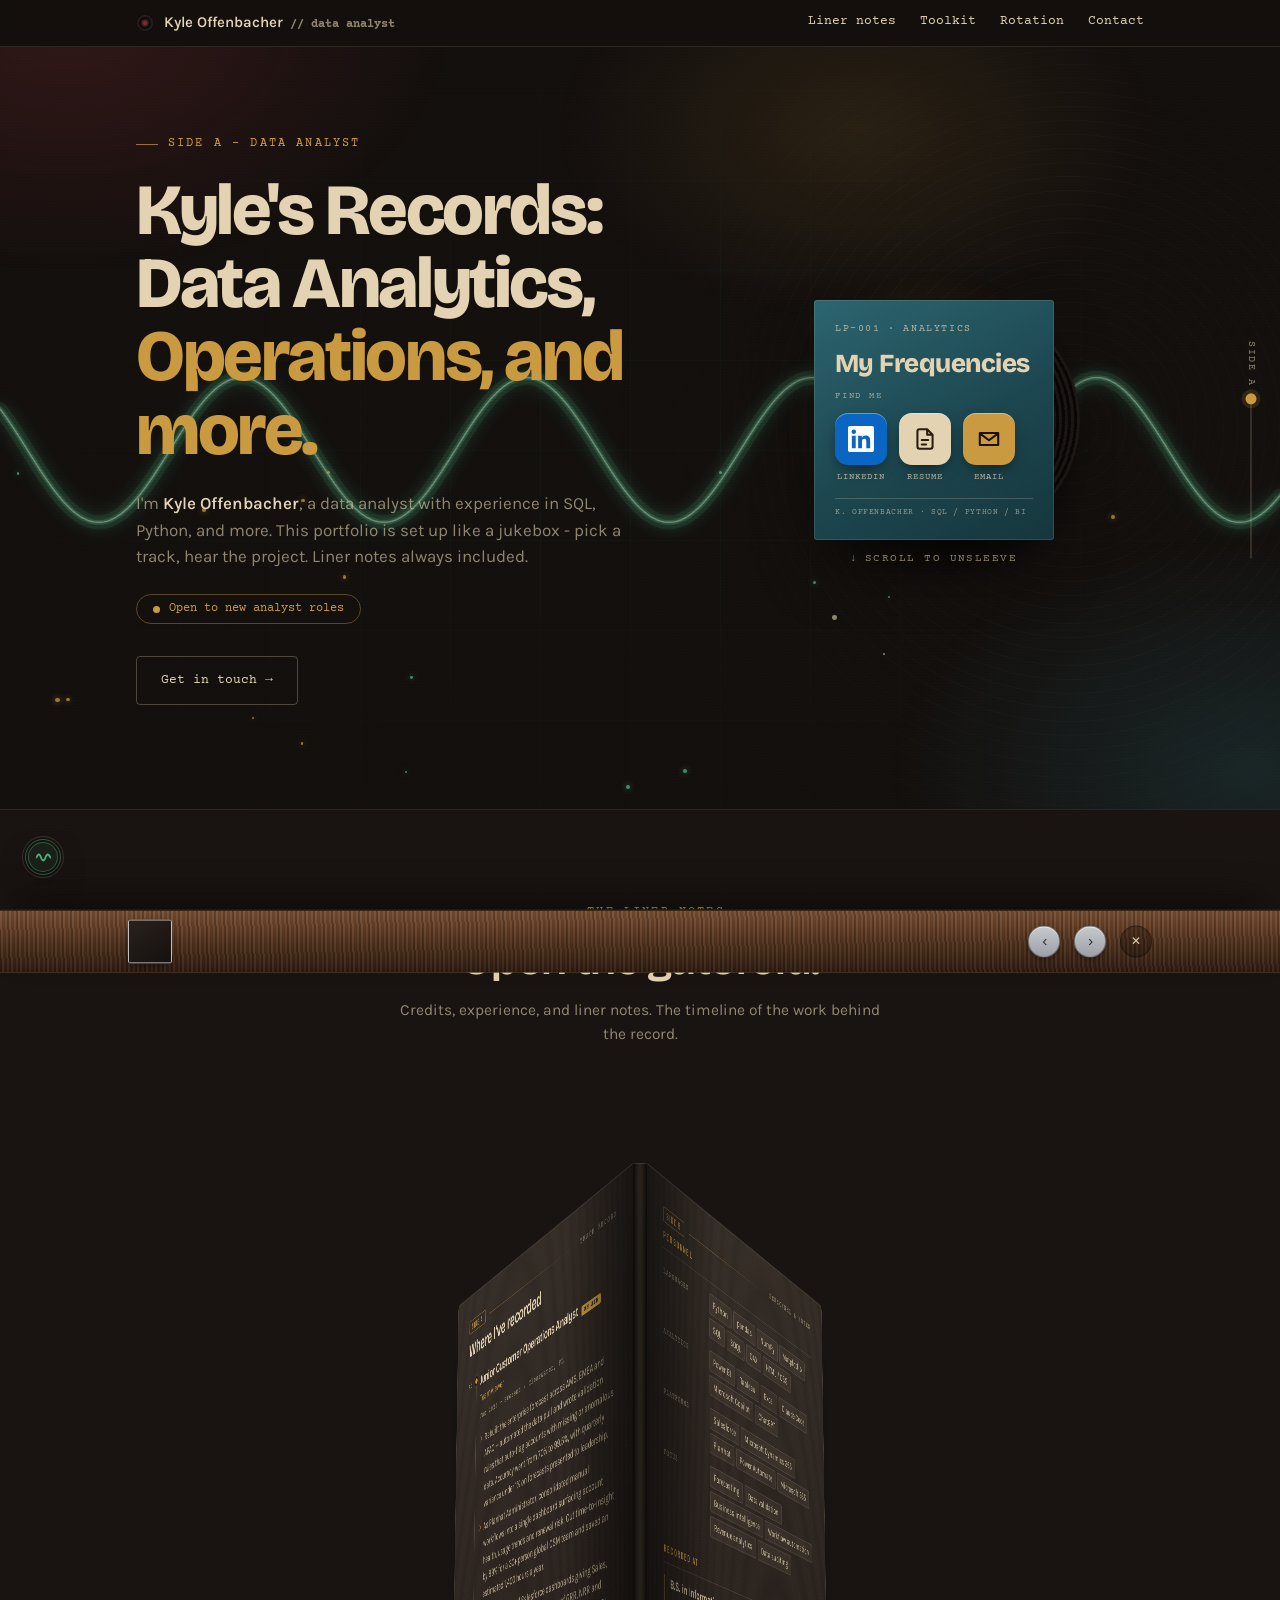
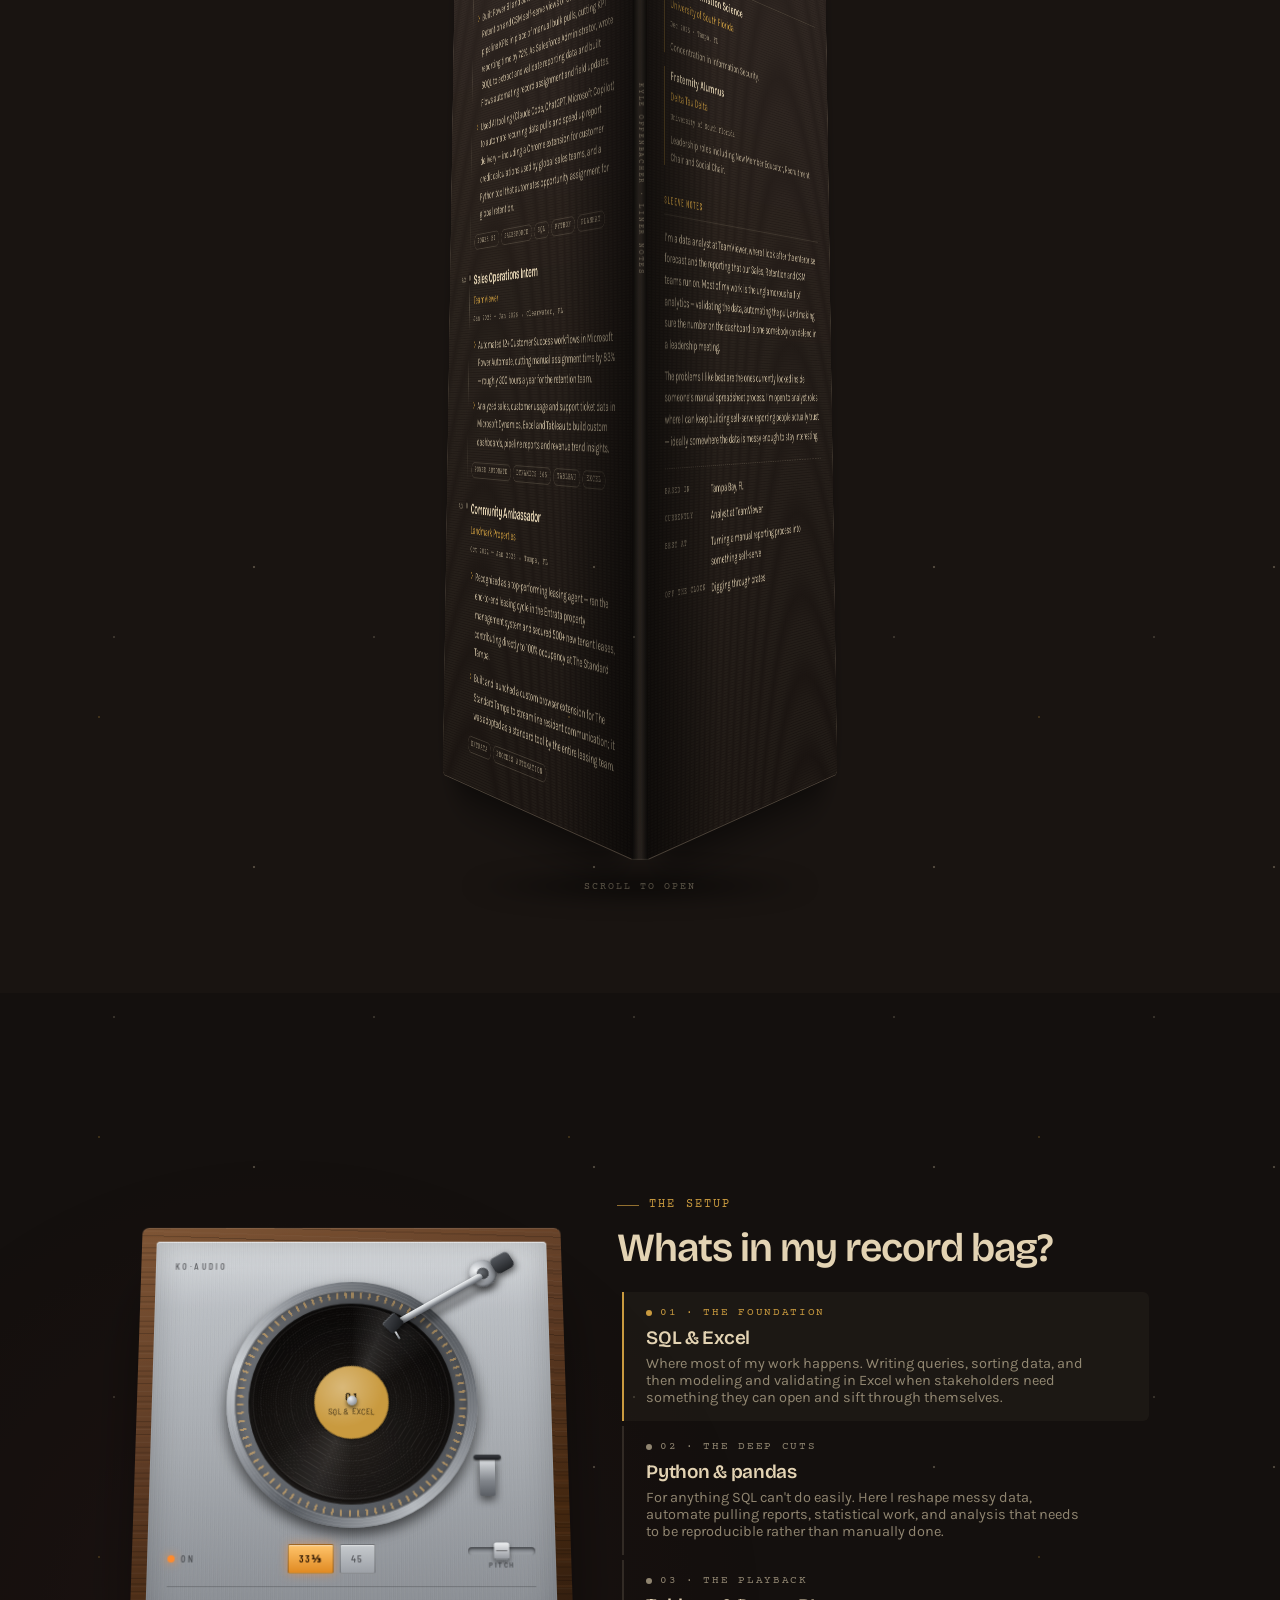
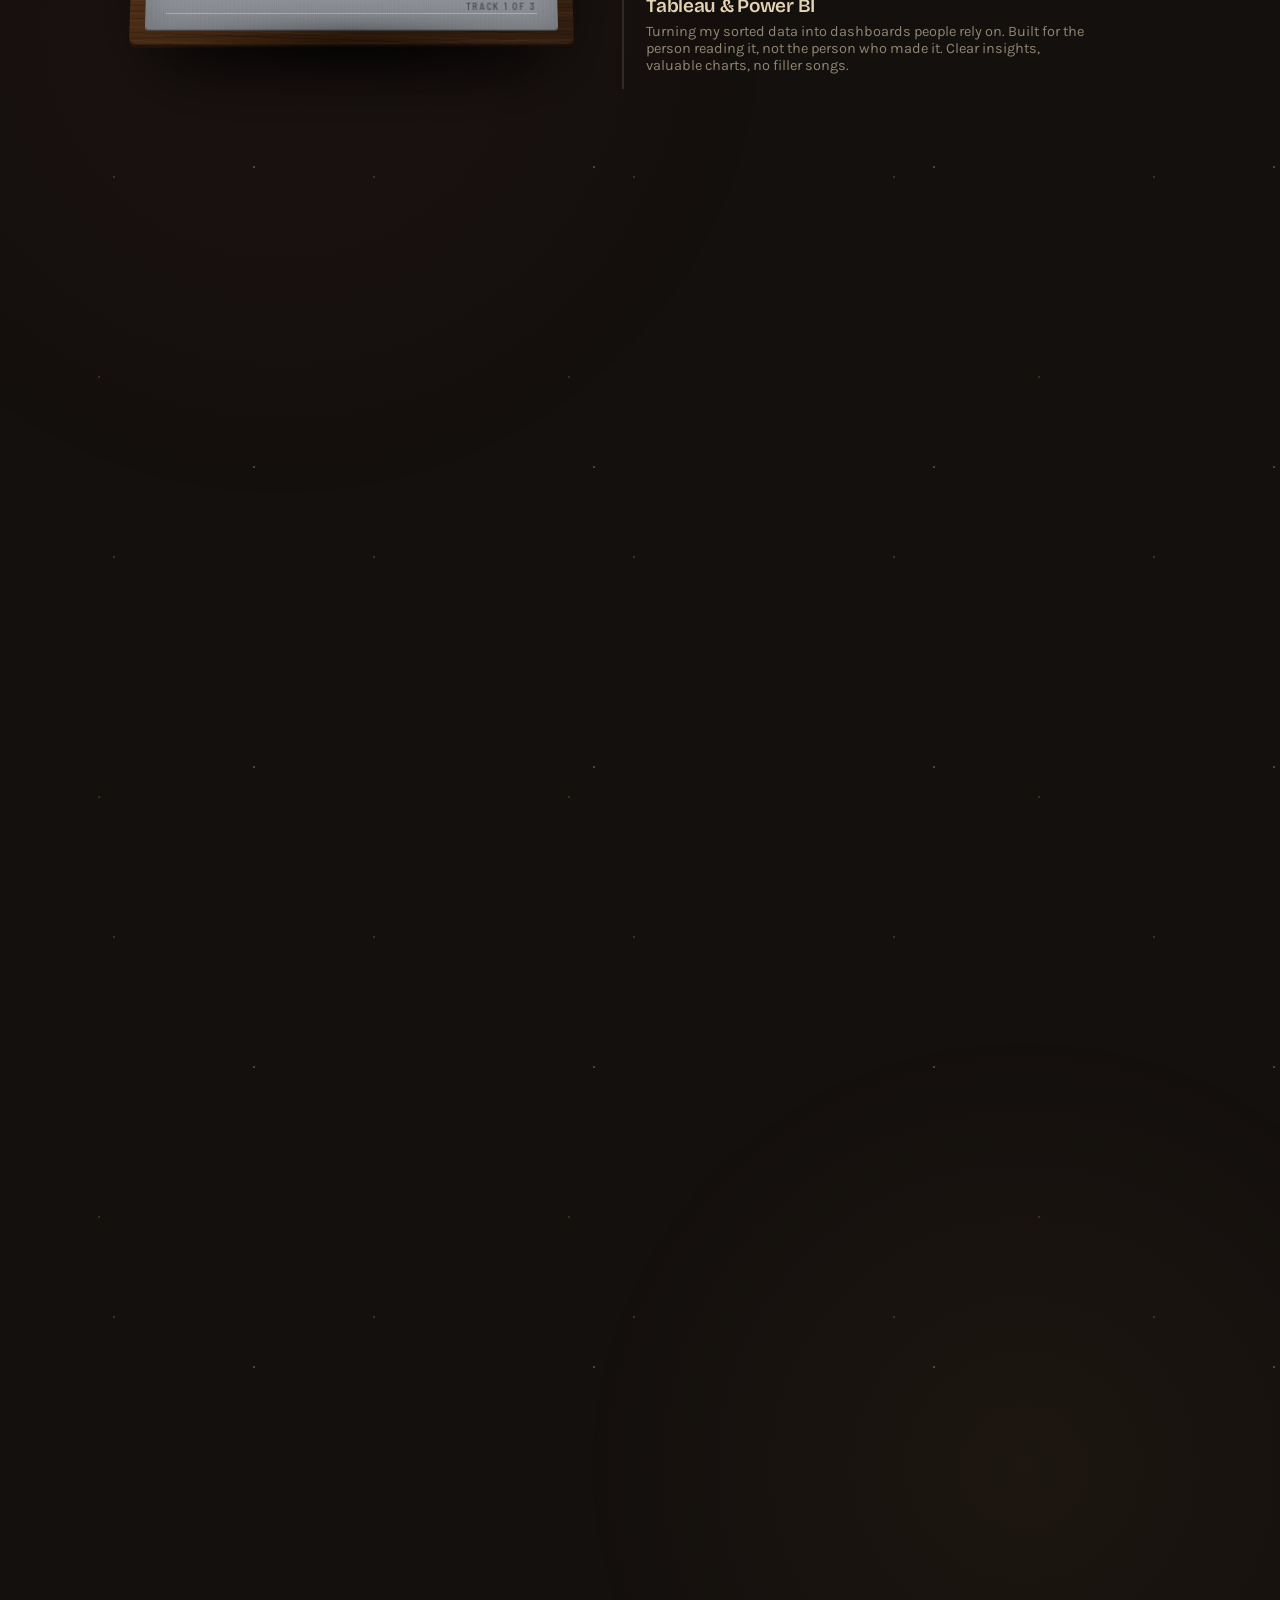
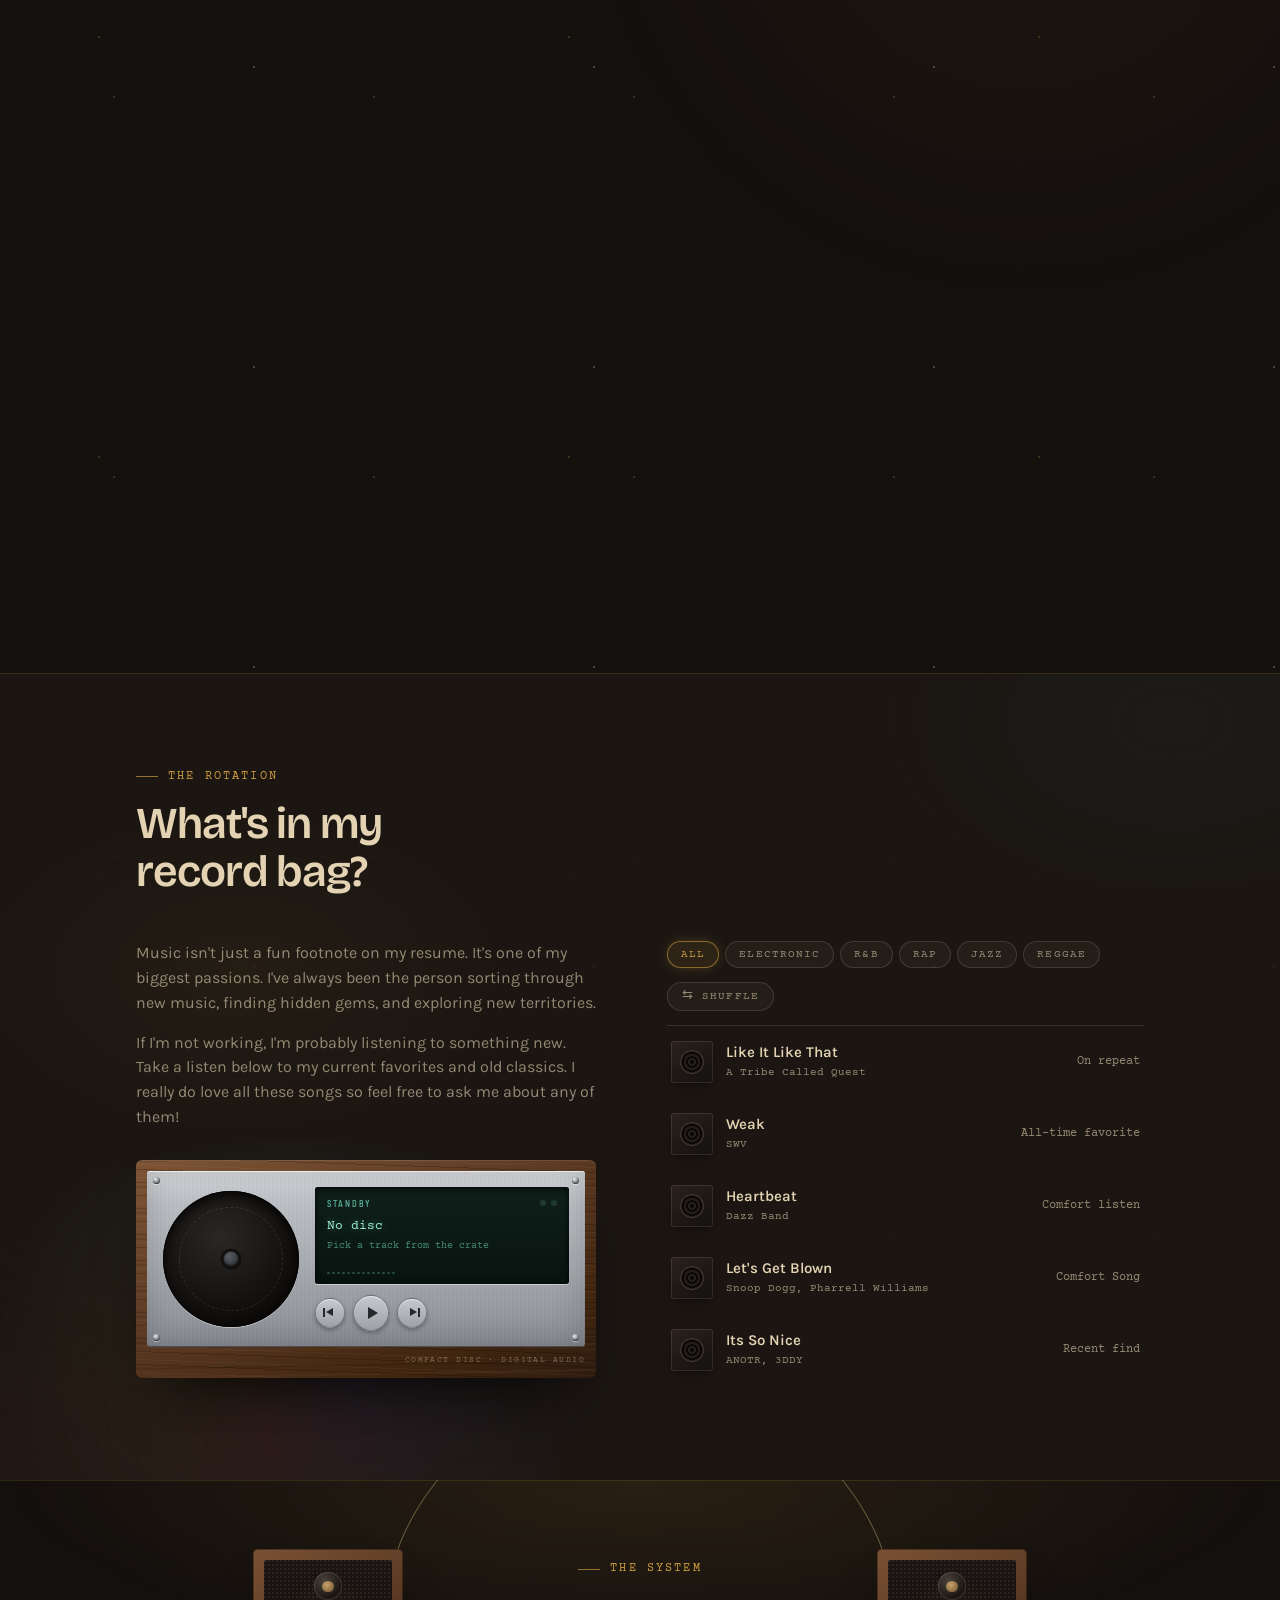
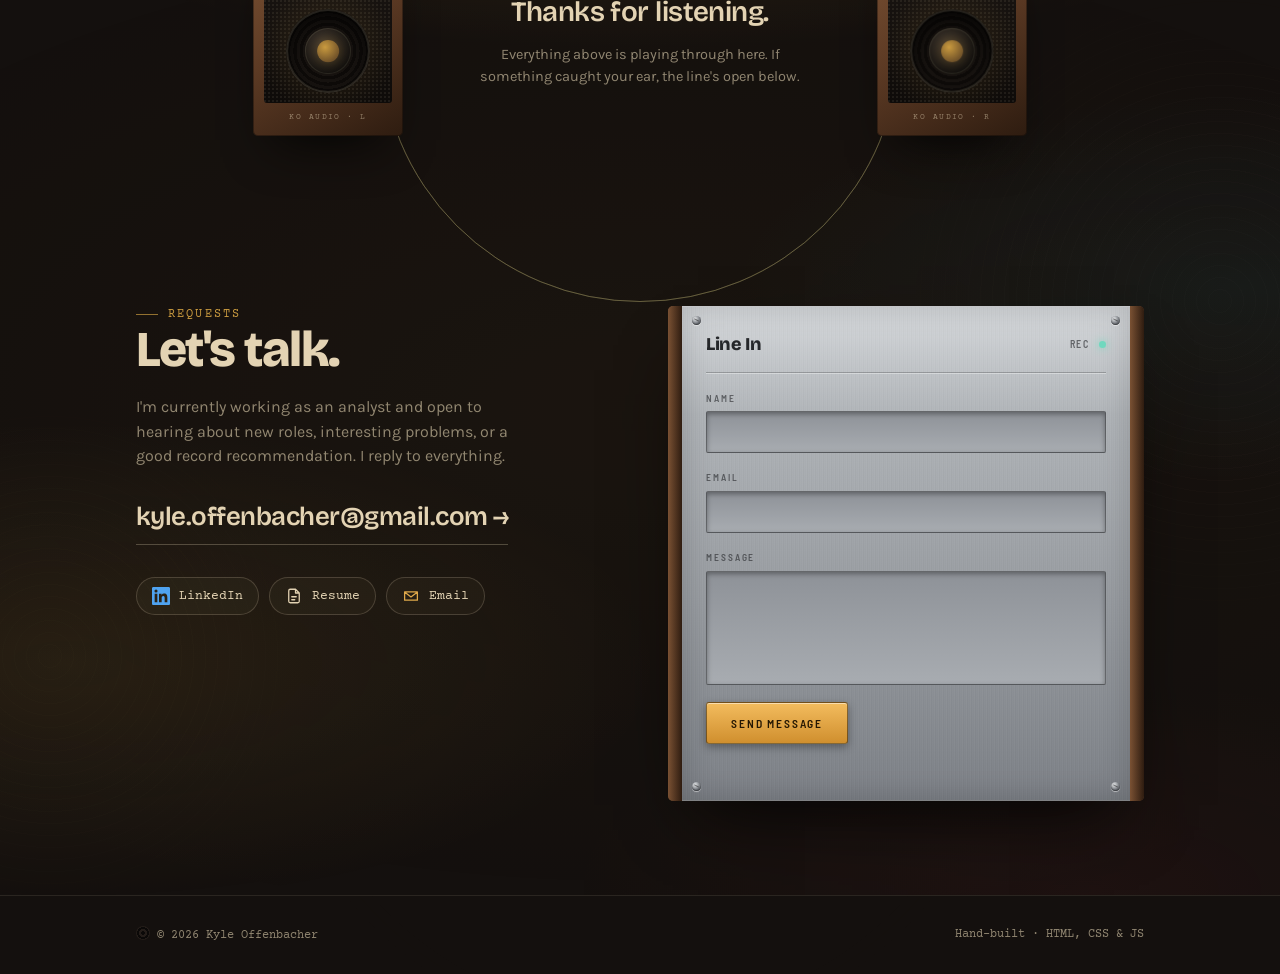
==== commit d5ed614d: "Add files via upload" ====
--- a/index.html
+++ b/index.html
@@ -21,6 +21,17 @@
 <link rel="stylesheet" href="assets/css/08-liner.css">
 <link rel="stylesheet" href="assets/css/09-receiver.css">
 <link rel="stylesheet" href="assets/css/10-deck.css">
+
+<!-- Config is loaded here, not with the other scripts at the end of the
+     body, so SHOW_PROJECTS can be applied before the first paint. Left
+     until the end it would set the class after the browser had already
+     drawn the tracklist, and you'd see it flash in and vanish. -->
+<script src="assets/js/01-config.js"></script>
+<script>
+  if(typeof SHOW_PROJECTS !== 'undefined' && !SHOW_PROJECTS){
+    document.documentElement.classList.add('no-projects');
+  }
+</script>
 </head>
 <body>
 
@@ -93,7 +104,7 @@
     <a href="#top" class="brand"><span class="disc" id="navDisc" aria-hidden="true"></span><span class="brand-text">Kyle Offenbacher<span class="full liner"> // data analyst</span></span></a>
     <div class="nav-links">
       <a href="#liner">Liner notes</a>
-      <a href="#work">Tracklist</a>
+      <a href="#work" data-needs-projects>Tracklist</a>
       <a href="#toolkit">Toolkit</a>
       <a href="#rotation">Rotation</a>
       <a href="#contact">Contact</a>
@@ -117,7 +128,7 @@
       <p class="sub fade-up d1">I'm <strong>Kyle Offenbacher</strong>, a data analyst with experience in SQL, Python, and more. This portfolio is set up like a jukebox - pick a track, hear the project. Liner notes always included.</p>
       <div class="status fade-up d2"><span class="dot"></span>Open to new analyst roles</div>
       <div class="hero-cta fade-up d3">
-        <a href="#work" class="btn btn-solid">Browse the tracklist</a>
+        <a href="#work" class="btn btn-solid" data-needs-projects>Browse the tracklist</a>
         <a href="#contact" class="btn">Get in touch →</a>
       </div>
     </div>
@@ -223,7 +234,7 @@
      glow, empty ones stay dark. The dial pointer and the signal meter track
      whichever slot you're on, and 06-tracklist.js flickers the lamps at
      random the way warm gear does. Clicking a lit slot opens the project. -->
-<section class="jukebox-section" id="work">
+<section class="jukebox-section" id="work" data-needs-projects>
   <div class="wrap">
     <div class="sec-head center reveal">
       <div class="eyebrow center">The tracklist</div>
@@ -649,7 +660,6 @@
   </div>
 </div>
 <!-- Scripts load in this order; later files use values defined in earlier ones. -->
-<script src="assets/js/01-config.js"></script>
 <script src="assets/js/02-data.js"></script>
 <script src="assets/js/03-utils.js"></script>
 <script src="assets/js/04-ambient.js"></script>
--- a/assets/css/01-base.css
+++ b/assets/css/01-base.css
@@ -1,55 +1,69 @@
-/* Base — custom properties, reset, typography, shared utilities */
-
-:root{
-  --wax:#14100E;
-  --wax-soft:#1E1815;
-  --manila:#E3D3B3;
-  --manila-dim:rgba(227,211,179,0.6);
-  --oxblood:#7C2B31;
-  --brass:#C99A3F;
-  --teal:#2C6570;
-  --phosphor:#5FE3A0;
-
-  --alu:#B0B4B8;
-  --alu-hi:#D6D9DC;
-  --alu-lo:#7C8086;
-  --engrave:#25272A;
-  --engrave-dim:rgba(37,39,42,0.62);
-  --walnut:#5C3A24;
-  --walnut-lo:#2E1C10;
-  --walnut-hi:#7A5133;
-
-  --ease:cubic-bezier(.22,1,.36,1);
-  --brushed:repeating-linear-gradient(90deg,
-    rgba(255,255,255,.05) 0 1px, rgba(0,0,0,.045) 1px 2px,
-    rgba(255,255,255,.02) 2px 3px, rgba(0,0,0,.02) 3px 4px);
-  --grain:repeating-linear-gradient(88deg,
-    rgba(0,0,0,.20) 0 2px, rgba(255,255,255,.05) 2px 4px,
-    rgba(0,0,0,.10) 4px 7px, rgba(255,255,255,.03) 7px 9px);
-}
-
-*{margin:0;padding:0;box-sizing:border-box;}
-html{scroll-behavior:smooth;background:var(--wax);}
-body{
-  background:transparent;color:var(--manila);
-  font-family:'Karla',sans-serif;line-height:1.55;
-  -webkit-font-smoothing:antialiased;overflow-x:hidden;
-}
-@media (prefers-reduced-motion:reduce){
-  html{scroll-behavior:auto;}
-  *{animation-duration:.01ms !important;animation-iteration-count:1 !important;transition-duration:.01ms !important;}
-}
-a{color:inherit;text-decoration:none;}
-button{font-family:inherit;cursor:pointer;}
-.wrap{max-width:1060px;margin:0 auto;padding:0 26px;}
-.liner{font-family:'Courier Prime',monospace;}
-.plate{
-  font-family:'Barlow Semi Condensed',sans-serif;
-  text-transform:uppercase;letter-spacing:.2em;font-weight:600;
-}
-.eyebrow{
-  font-family:'Courier Prime',monospace;font-size:12px;letter-spacing:.18em;
-  text-transform:uppercase;color:var(--brass);display:flex;align-items:center;gap:10px;
-}
-.eyebrow::before{content:'';width:22px;height:1px;background:var(--brass);opacity:.7;}
-.eyebrow.center{justify-content:center;}
+/* Base — custom properties, reset, typography, shared utilities */
+
+:root{
+  --wax:#14100E;
+  --wax-soft:#1E1815;
+  --manila:#E3D3B3;
+  --manila-dim:rgba(227,211,179,0.6);
+  --oxblood:#7C2B31;
+  --brass:#C99A3F;
+  --teal:#2C6570;
+  --phosphor:#5FE3A0;
+
+  --alu:#B0B4B8;
+  --alu-hi:#D6D9DC;
+  --alu-lo:#7C8086;
+  --engrave:#25272A;
+  --engrave-dim:rgba(37,39,42,0.62);
+  --walnut:#5C3A24;
+  --walnut-lo:#2E1C10;
+  --walnut-hi:#7A5133;
+
+  --ease:cubic-bezier(.22,1,.36,1);
+  --brushed:repeating-linear-gradient(90deg,
+    rgba(255,255,255,.05) 0 1px, rgba(0,0,0,.045) 1px 2px,
+    rgba(255,255,255,.02) 2px 3px, rgba(0,0,0,.02) 3px 4px);
+  --grain:repeating-linear-gradient(88deg,
+    rgba(0,0,0,.20) 0 2px, rgba(255,255,255,.05) 2px 4px,
+    rgba(0,0,0,.10) 4px 7px, rgba(255,255,255,.03) 7px 9px);
+}
+
+*{margin:0;padding:0;box-sizing:border-box;}
+html{scroll-behavior:smooth;background:var(--wax);}
+body{
+  background:transparent;color:var(--manila);
+  font-family:'Karla',sans-serif;line-height:1.55;
+  -webkit-font-smoothing:antialiased;overflow-x:hidden;
+}
+@media (prefers-reduced-motion:reduce){
+  html{scroll-behavior:auto;}
+  *{animation-duration:.01ms !important;animation-iteration-count:1 !important;transition-duration:.01ms !important;}
+}
+a{color:inherit;text-decoration:none;}
+button{font-family:inherit;cursor:pointer;}
+.wrap{max-width:1060px;margin:0 auto;padding:0 26px;}
+.liner{font-family:'Courier Prime',monospace;}
+.plate{
+  font-family:'Barlow Semi Condensed',sans-serif;
+  text-transform:uppercase;letter-spacing:.2em;font-weight:600;
+}
+.eyebrow{
+  font-family:'Courier Prime',monospace;font-size:12px;letter-spacing:.18em;
+  text-transform:uppercase;color:var(--brass);display:flex;align-items:center;gap:10px;
+}
+.eyebrow::before{content:'';width:22px;height:1px;background:var(--brass);opacity:.7;}
+.eyebrow.center{justify-content:center;}
+
+/* =========================================================
+   FEATURE FLAG — SHOW_PROJECTS (assets/js/01-config.js)
+
+   The inline script in <head> puts .no-projects on <html> when the flag
+   is false. One rule then hides the tracklist section and everything
+   that links to it, so no nav item or button is left pointing at a
+   section that isn't on the page.
+
+   display:none also takes these out of the tab order and the
+   accessibility tree, so a hidden tracklist is genuinely gone rather
+   than just invisible.
+   ========================================================= */
+.no-projects [data-needs-projects]{display:none !important;}
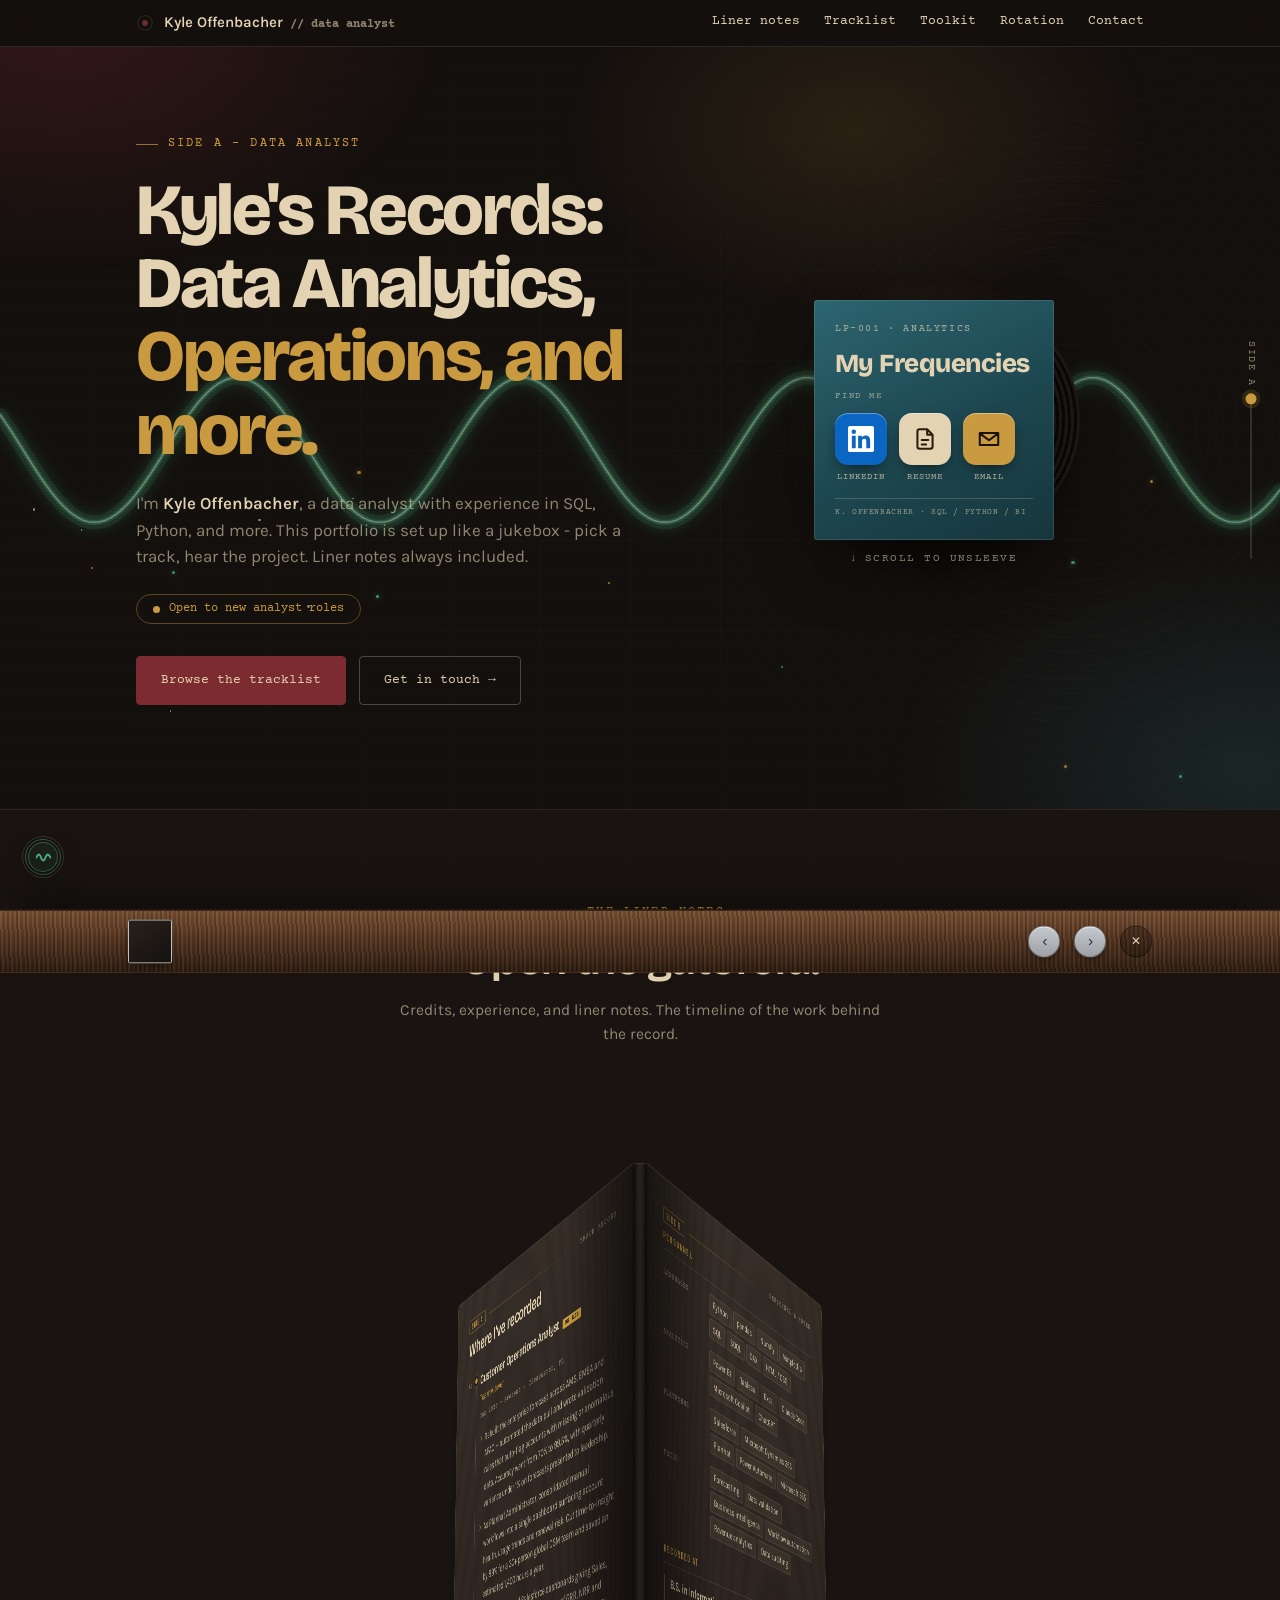
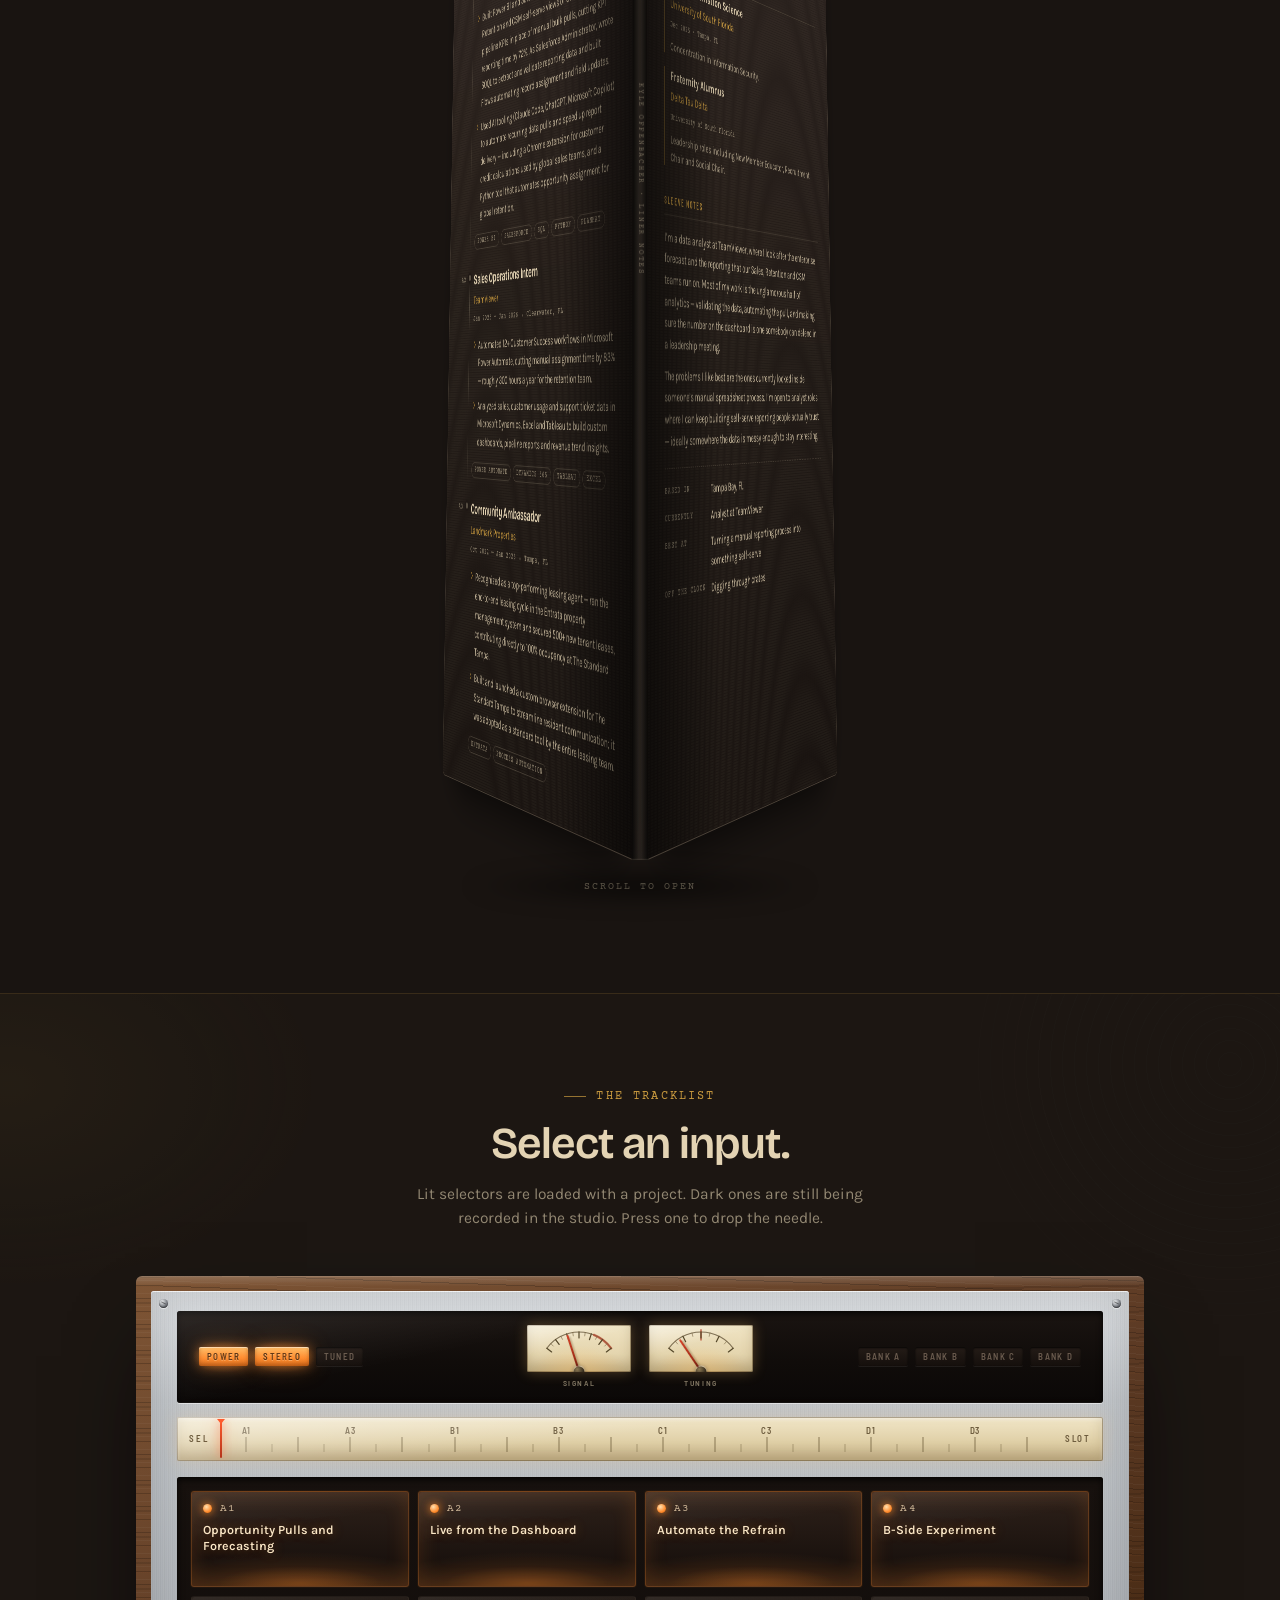
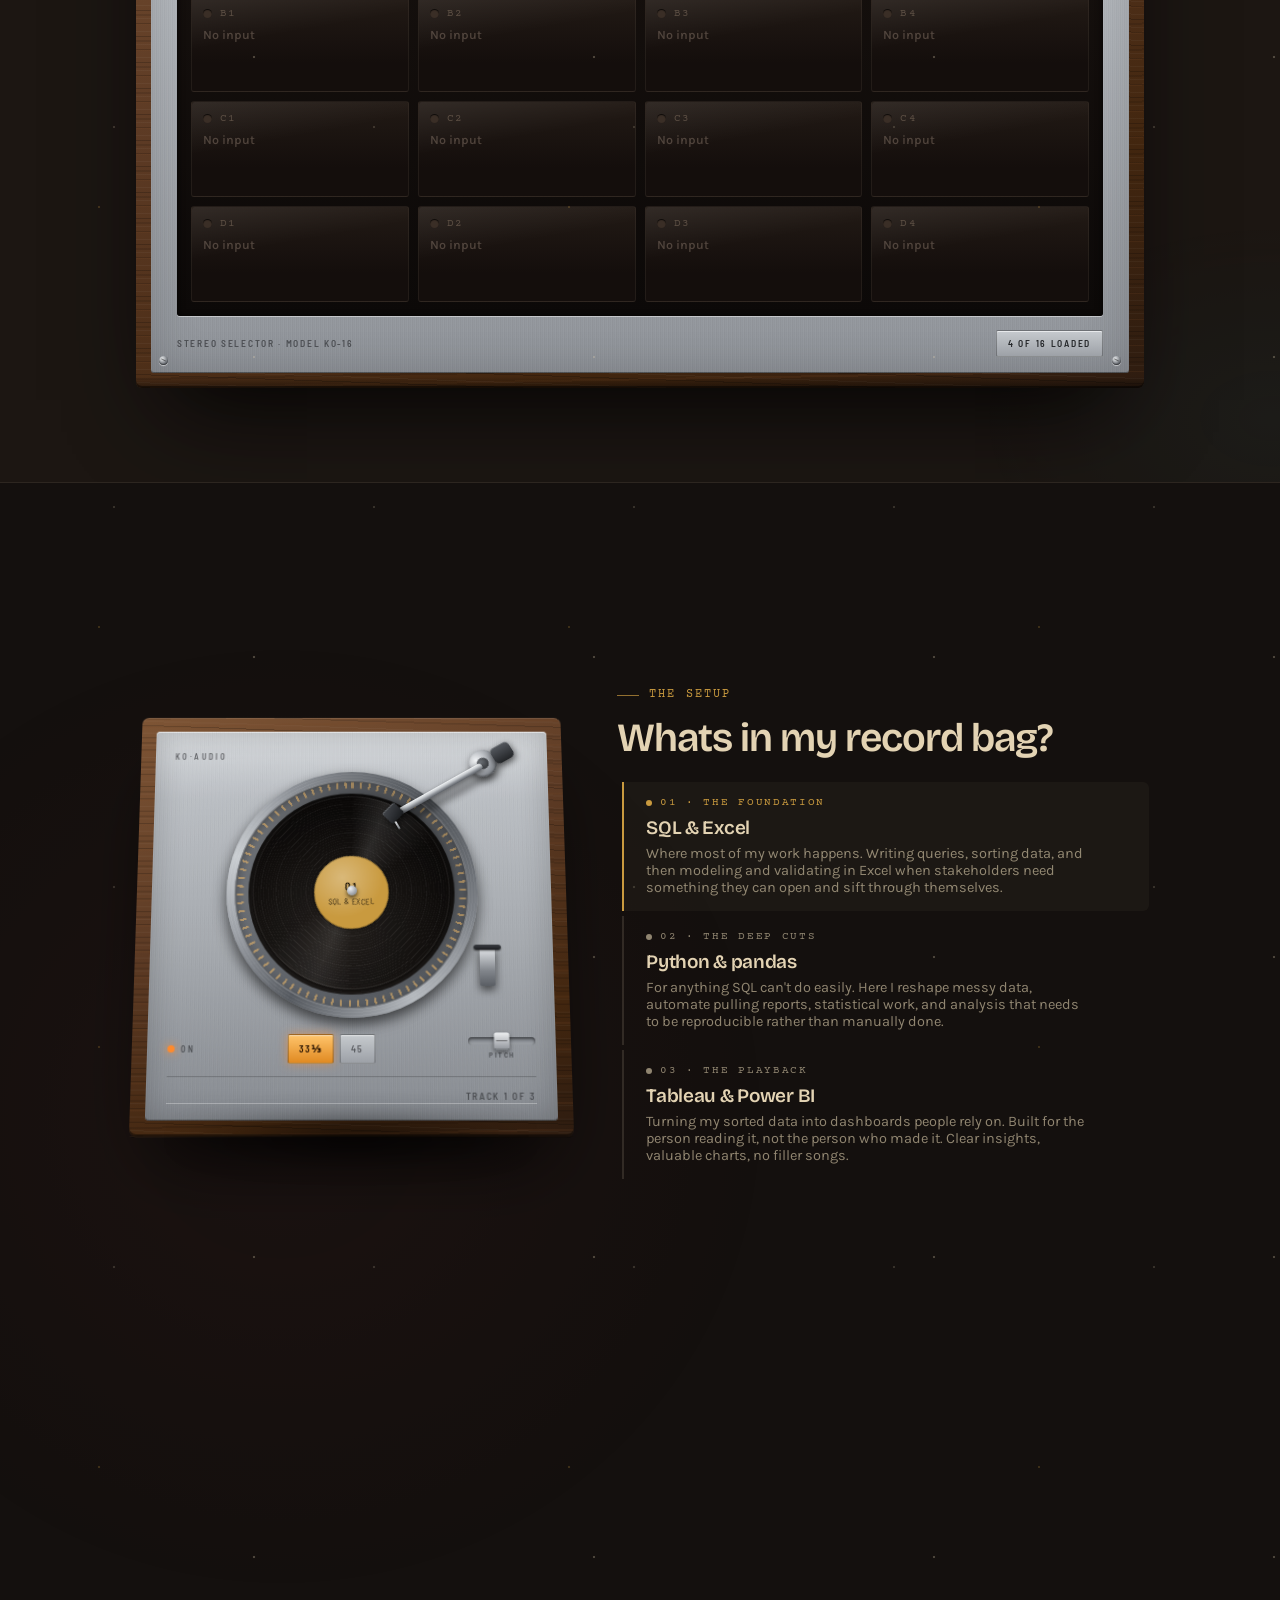
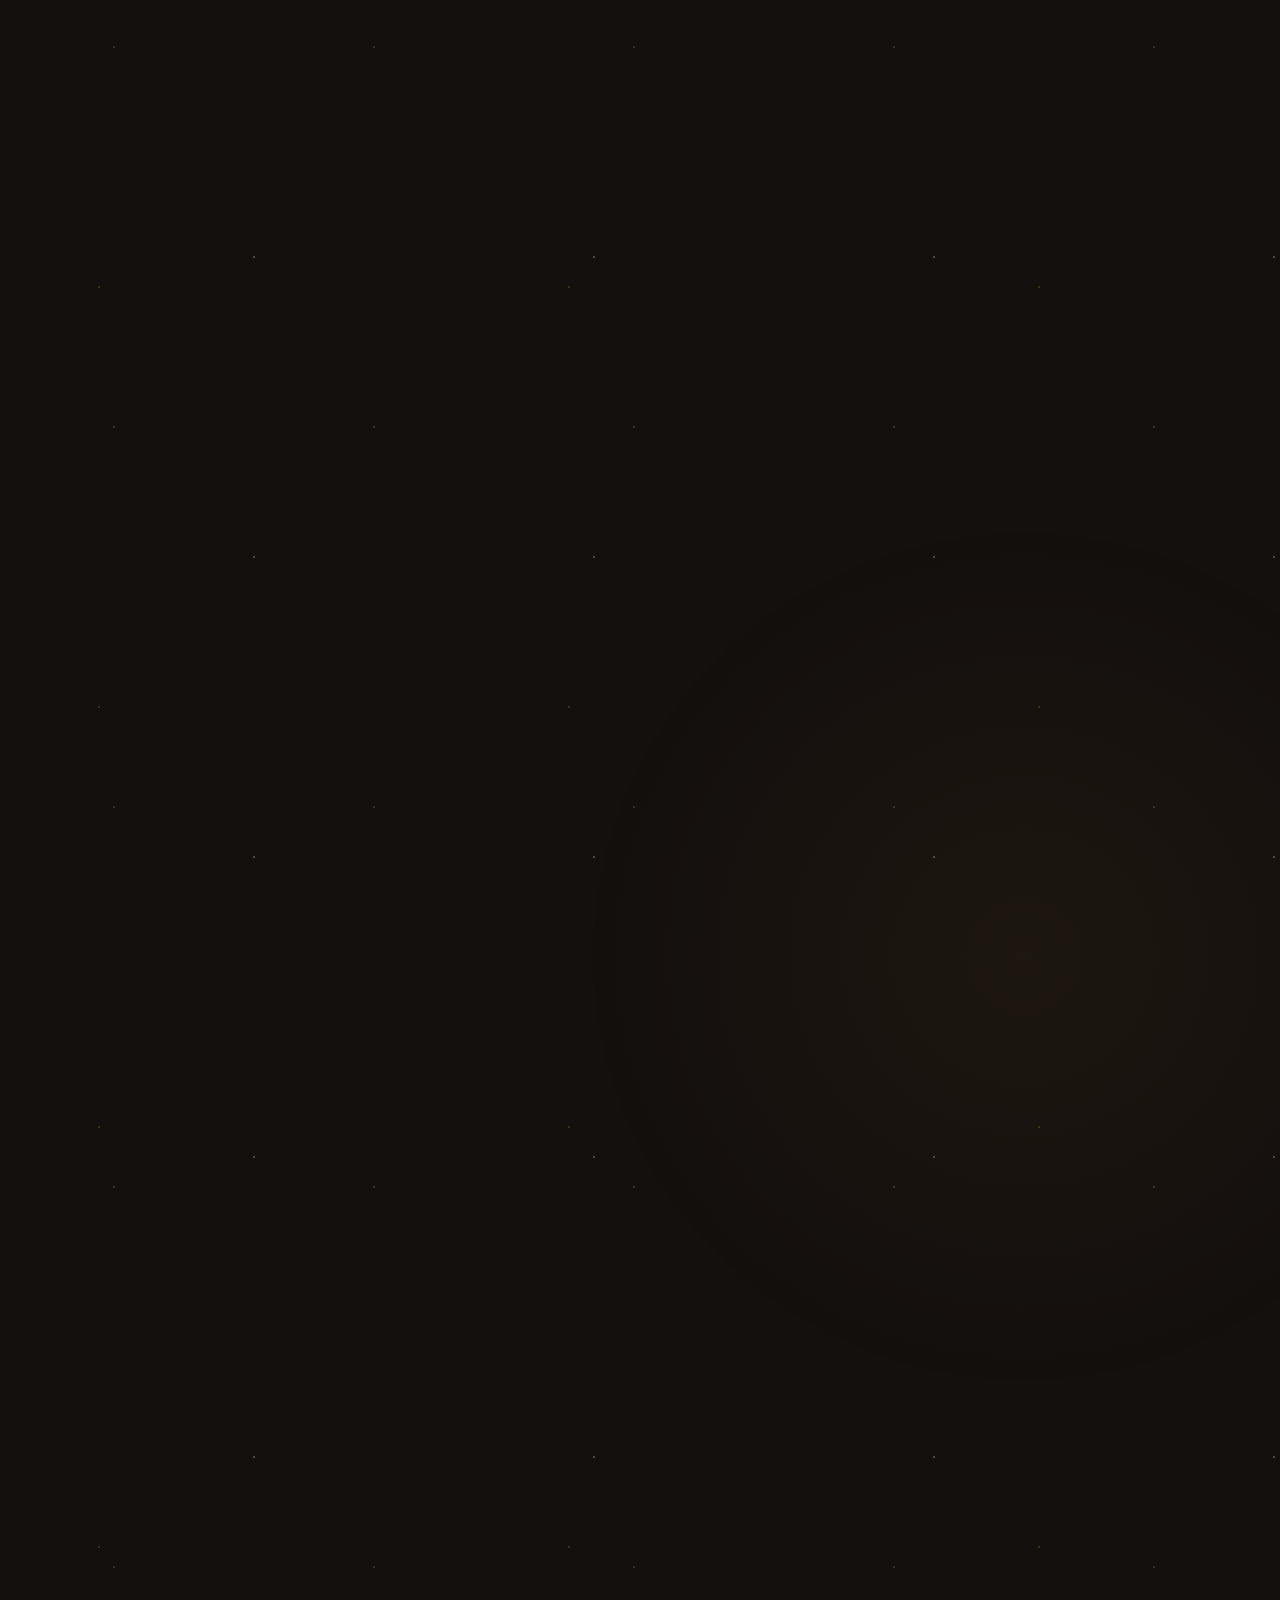
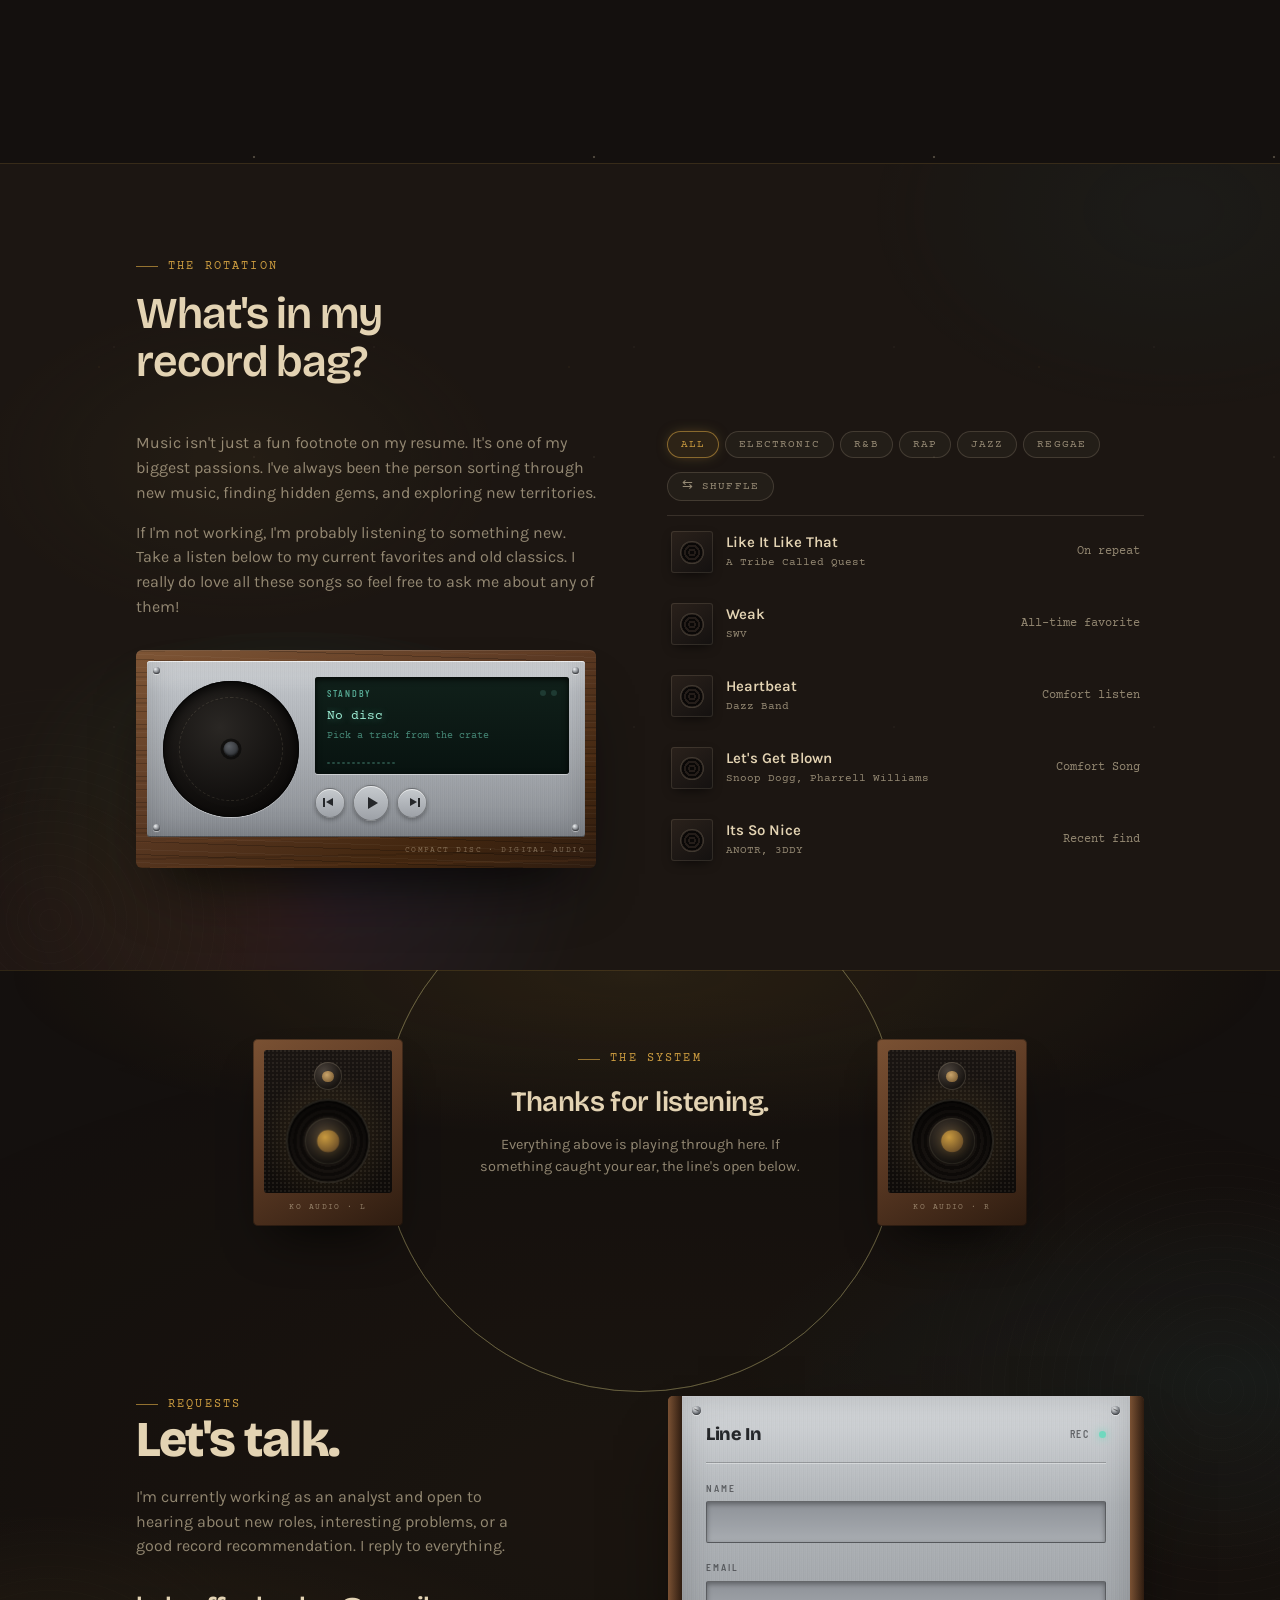
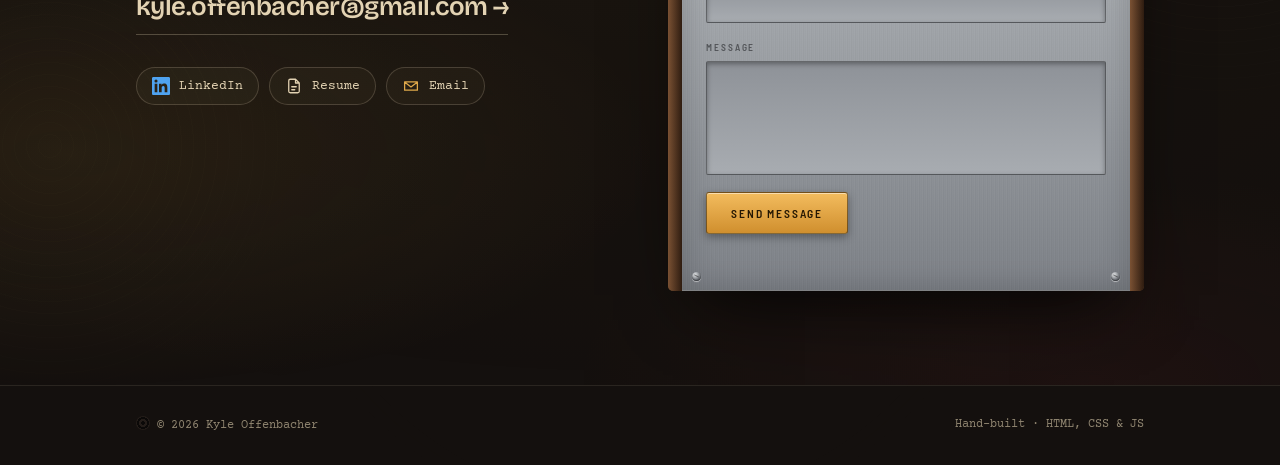
==== commit 9cb50575: "Add files via upload" ====
--- a/index.html
+++ b/index.html
@@ -613,35 +613,6 @@
   </div>
 </footer>
 
-<div class="overlay" id="overlay" role="dialog" aria-modal="true" aria-label="Now playing project">
-  <div class="player-card" id="playerCard">
-    <button class="player-close" id="closeModal" aria-label="Close">✕</button>
-    <div class="np-label" id="npLabel"></div>
-    <div class="player-stage">
-      <div class="vinyl-wrap">
-        <div class="tonearm" aria-hidden="true">
-          <svg width="66" height="66" viewBox="0 0 66 66">
-            <circle cx="55" cy="9" r="6.5" fill="#C99A3F"/>
-            <rect x="18" y="6.5" width="37" height="4.5" rx="2.25" fill="#C99A3F"/>
-            <circle cx="18" cy="8.75" r="3.6" fill="#E3D3B3"/>
-          </svg>
-        </div>
-        <div class="vinyl"><div class="vinyl-label" id="vinylLabel">—</div></div>
-      </div>
-      <div class="player-info">
-        <h3 id="playerTitle"></h3>
-        <div class="real-title" id="playerReal"></div>
-        <p class="desc" id="playerDesc"></p>
-        <div class="tag-row" id="playerTags"></div>
-        <div class="player-actions">
-          <button class="btn" id="anotherBtn">← Pick another track</button>
-          <button class="btn btn-solid" id="viewFullBtn">Read the liner notes →</button>
-        </div>
-      </div>
-    </div>
-  </div>
-</div>
-
 <div class="full-overlay" id="fullOverlay">
   <button class="full-close" id="fullClose" aria-label="Close project">✕</button>
   <div class="full-inner">
@@ -654,8 +625,7 @@
     <div class="full-block"><h4>The result</h4><p id="fullResult"></p></div>
     <div class="full-tags" id="fullTags"></div>
     <div class="full-actions">
-      <a class="btn btn-solid" id="fullLink" href="#" target="_blank" rel="noopener">View the work →</a>
-      <button class="btn" id="fullBack">← Back to the jukebox</button>
+      <button class="btn btn-solid" id="fullBack">← Back to the jukebox</button>
     </div>
   </div>
 </div>
--- a/assets/css/05-components.css
+++ b/assets/css/05-components.css
@@ -76,76 +76,9 @@
 }
 
 /* ===== MODALS ===== */
-.overlay{
-  position:fixed;inset:0;background:rgba(10,8,7,.86);backdrop-filter:blur(7px);
-  display:flex;align-items:center;justify-content:center;padding:24px;z-index:200;
-  opacity:0;pointer-events:none;transition:opacity .3s var(--ease);
-}
-.overlay.is-open{opacity:1;pointer-events:auto;}
-.player-card{
-  width:100%;max-width:580px;background:linear-gradient(180deg,#241C17,#171210);
-  border:1px solid rgba(227,211,179,.14);border-radius:10px;padding:34px;position:relative;
-  transform:translateY(22px) scale(.97);opacity:0;
-  transition:transform .4s var(--ease),opacity .4s var(--ease);
-}
-.overlay.is-open .player-card{transform:translateY(0) scale(1);opacity:1;}
-.player-close{
-  position:absolute;top:16px;right:16px;width:30px;height:30px;border-radius:50%;
-  background:rgba(227,211,179,.08);border:none;color:var(--manila);font-size:14px;
-  display:flex;align-items:center;justify-content:center;transition:background .2s var(--ease);
-}
-.player-close:hover{background:rgba(227,211,179,.18);}
-.np-label{
-  font-family:'Courier Prime',monospace;font-size:11px;letter-spacing:.16em;
-  text-transform:uppercase;color:var(--accent,var(--brass));margin-bottom:20px;min-height:15px;
-}
-.player-stage{display:flex;gap:26px;align-items:flex-start;}
-@media(max-width:520px){.player-stage{flex-direction:column;align-items:center;text-align:center;}}
-.vinyl-wrap{position:relative;width:132px;height:132px;flex-shrink:0;}
-.vinyl{
-  width:132px;height:132px;border-radius:50%;
-  background:repeating-radial-gradient(circle at center,#0a0807 0 3px,#211a17 3px 6px);
-  box-shadow:0 12px 30px -12px rgba(0,0,0,.85);position:relative;
-  transform:translateX(-64px) rotate(-20deg);opacity:0;
-}
-.vinyl-label{
-  position:absolute;top:50%;left:50%;width:48px;height:48px;border-radius:50%;
-  transform:translate(-50%,-50%);background:var(--accent,var(--brass));
-  display:flex;align-items:center;justify-content:center;
-  font-family:'Courier Prime',monospace;font-size:11px;font-weight:700;color:#14100E;
-}
-.tonearm{position:absolute;top:-12px;right:-10px;width:66px;height:66px;transform-origin:86% 14%;transform:rotate(-34deg);opacity:0;}
-.player-card.is-loading .vinyl{animation:vinylIn .55s var(--ease) forwards;}
-.player-card.is-loading .vinyl-label{animation:spinLabel 1s linear infinite .55s;}
-.player-card.is-loading .tonearm{animation:armIn .45s var(--ease) forwards .6s;}
-@keyframes vinylIn{to{transform:translateX(0) rotate(0);opacity:1;}}
-@keyframes spinLabel{to{transform:translate(-50%,-50%) rotate(360deg);}}
-@keyframes armIn{to{transform:rotate(-7deg);opacity:1;}}
-.player-card.is-ready .vinyl{transform:translateX(0) rotate(0);opacity:1;}
-.player-card.is-ready .vinyl-label{animation:spinLabel 3.4s linear infinite;}
-.player-card.is-ready .tonearm{transform:rotate(-7deg);opacity:1;}
-.player-info{flex:1;min-width:0;}
-.player-info h3{
-  font-family:'Bricolage Grotesque',sans-serif;font-weight:600;font-size:21px;line-height:1.2;
-  margin-bottom:6px;letter-spacing:-0.02em;opacity:0;transition:opacity .3s var(--ease);
-}
-.player-info .real-title{
-  font-family:'Courier Prime',monospace;font-size:11.5px;color:var(--manila-dim);
-  margin-bottom:12px;opacity:0;transition:opacity .3s var(--ease) .03s;
-}
-.player-info .desc{font-size:14.5px;color:var(--manila-dim);margin-bottom:16px;opacity:0;transition:opacity .3s var(--ease) .06s;}
-.tag-row{display:flex;gap:7px;flex-wrap:wrap;margin-bottom:20px;opacity:0;transition:opacity .3s var(--ease) .1s;}
-.tag-row span{
-  font-family:'Courier Prime',monospace;font-size:10.5px;padding:4px 10px;border-radius:3px;
-  background:rgba(227,211,179,.09);color:var(--manila-dim);
-}
-.player-actions{display:flex;gap:11px;flex-wrap:wrap;opacity:0;transition:opacity .3s var(--ease) .14s;}
-.player-card.is-ready .player-info h3,
-.player-card.is-ready .player-info .real-title,
-.player-card.is-ready .player-info .desc,
-.player-card.is-ready .tag-row,
-.player-card.is-ready .player-actions{opacity:1;}
-
+/* The "now playing" card that used to sit between a selector press and the
+   project itself is gone — selectors open the project directly, so its
+   styles went with its markup. .full-overlay below is the project view. */
 .full-overlay{
   position:fixed;inset:0;background:var(--wax);z-index:300;overflow-y:auto;
   opacity:0;pointer-events:none;transition:opacity .4s var(--ease);
@@ -172,6 +105,23 @@
              linear-gradient(180deg,#241C17,#171210);
   opacity:.9;
 }
+/* When a project has image:'...' set in 02-data.js the banner becomes the
+   picture instead. The ratio is fixed so a tall screenshot can't push the
+   write-up off screen; the image is cropped to fit rather than squashed. */
+.full-art.has-img{
+  height:auto;aspect-ratio:16/9;max-height:min(52vh,440px);
+  background-size:cover;background-position:center top;background-repeat:no-repeat;
+  background-color:#171210;
+  opacity:1;
+  border:1px solid rgba(227,211,179,.14);
+  box-shadow:0 18px 44px rgba(0,0,0,.45);
+  margin-bottom:14px;
+}
+.full-cap{
+  font-family:'Courier Prime',monospace;font-size:11.5px;line-height:1.6;
+  color:var(--manila-dim);opacity:.72;margin:-4px 0 32px;
+}
+.full-cap[hidden]{display:none;}
 .full-block{margin-bottom:30px;}
 .full-block h4{
   font-family:'Courier Prime',monospace;font-size:11px;letter-spacing:.16em;
